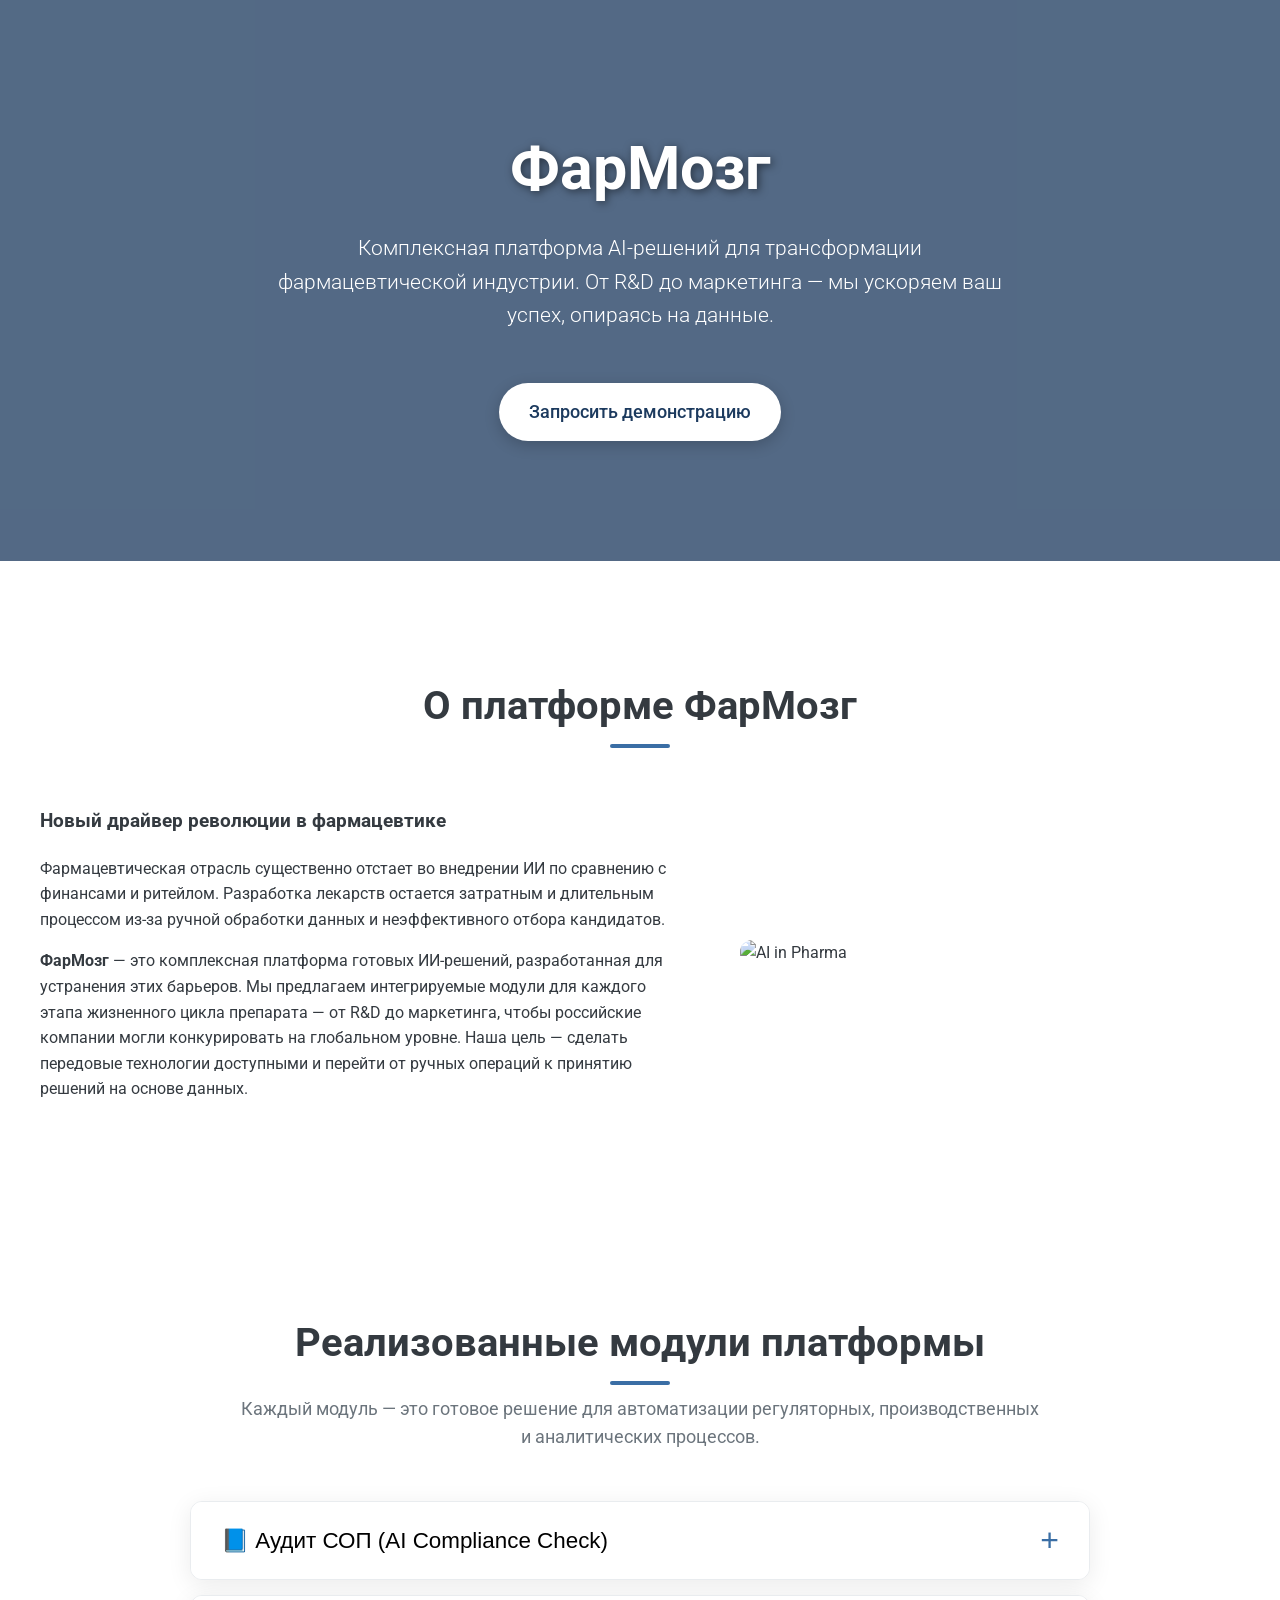
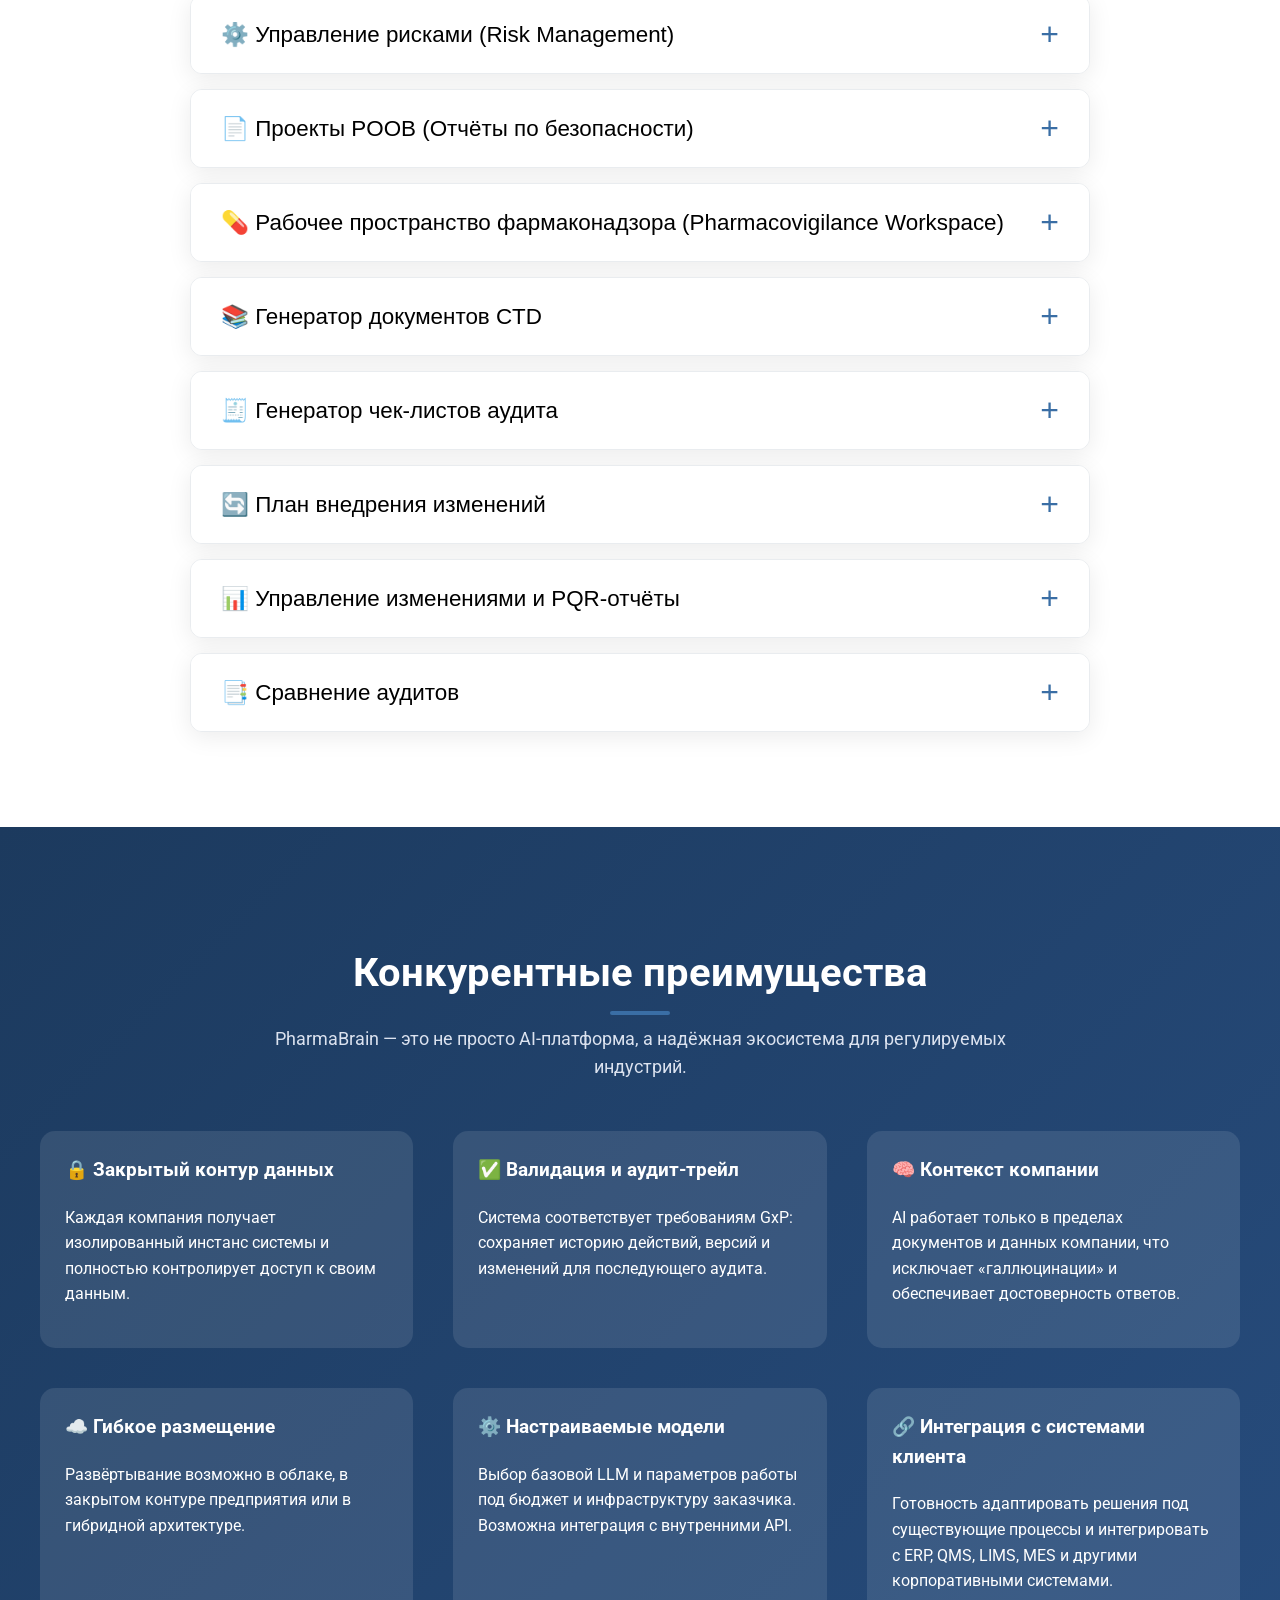
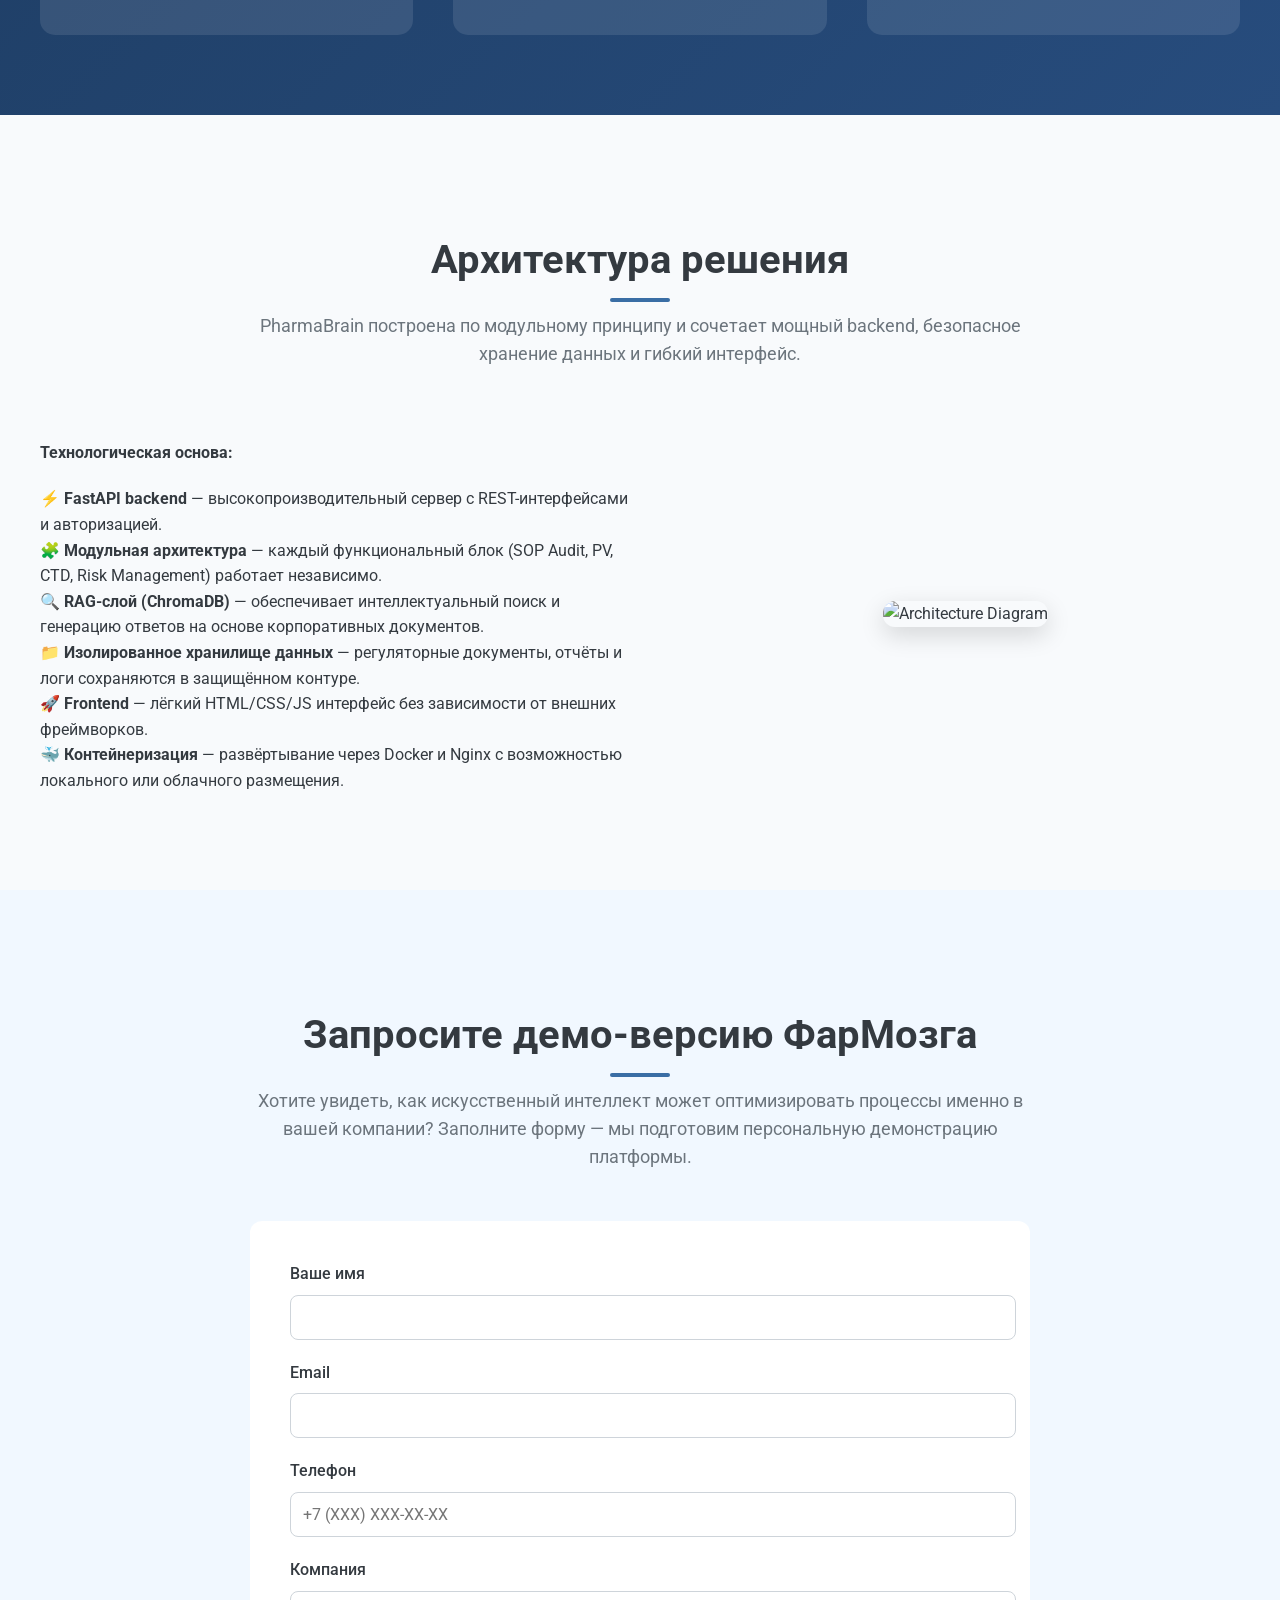
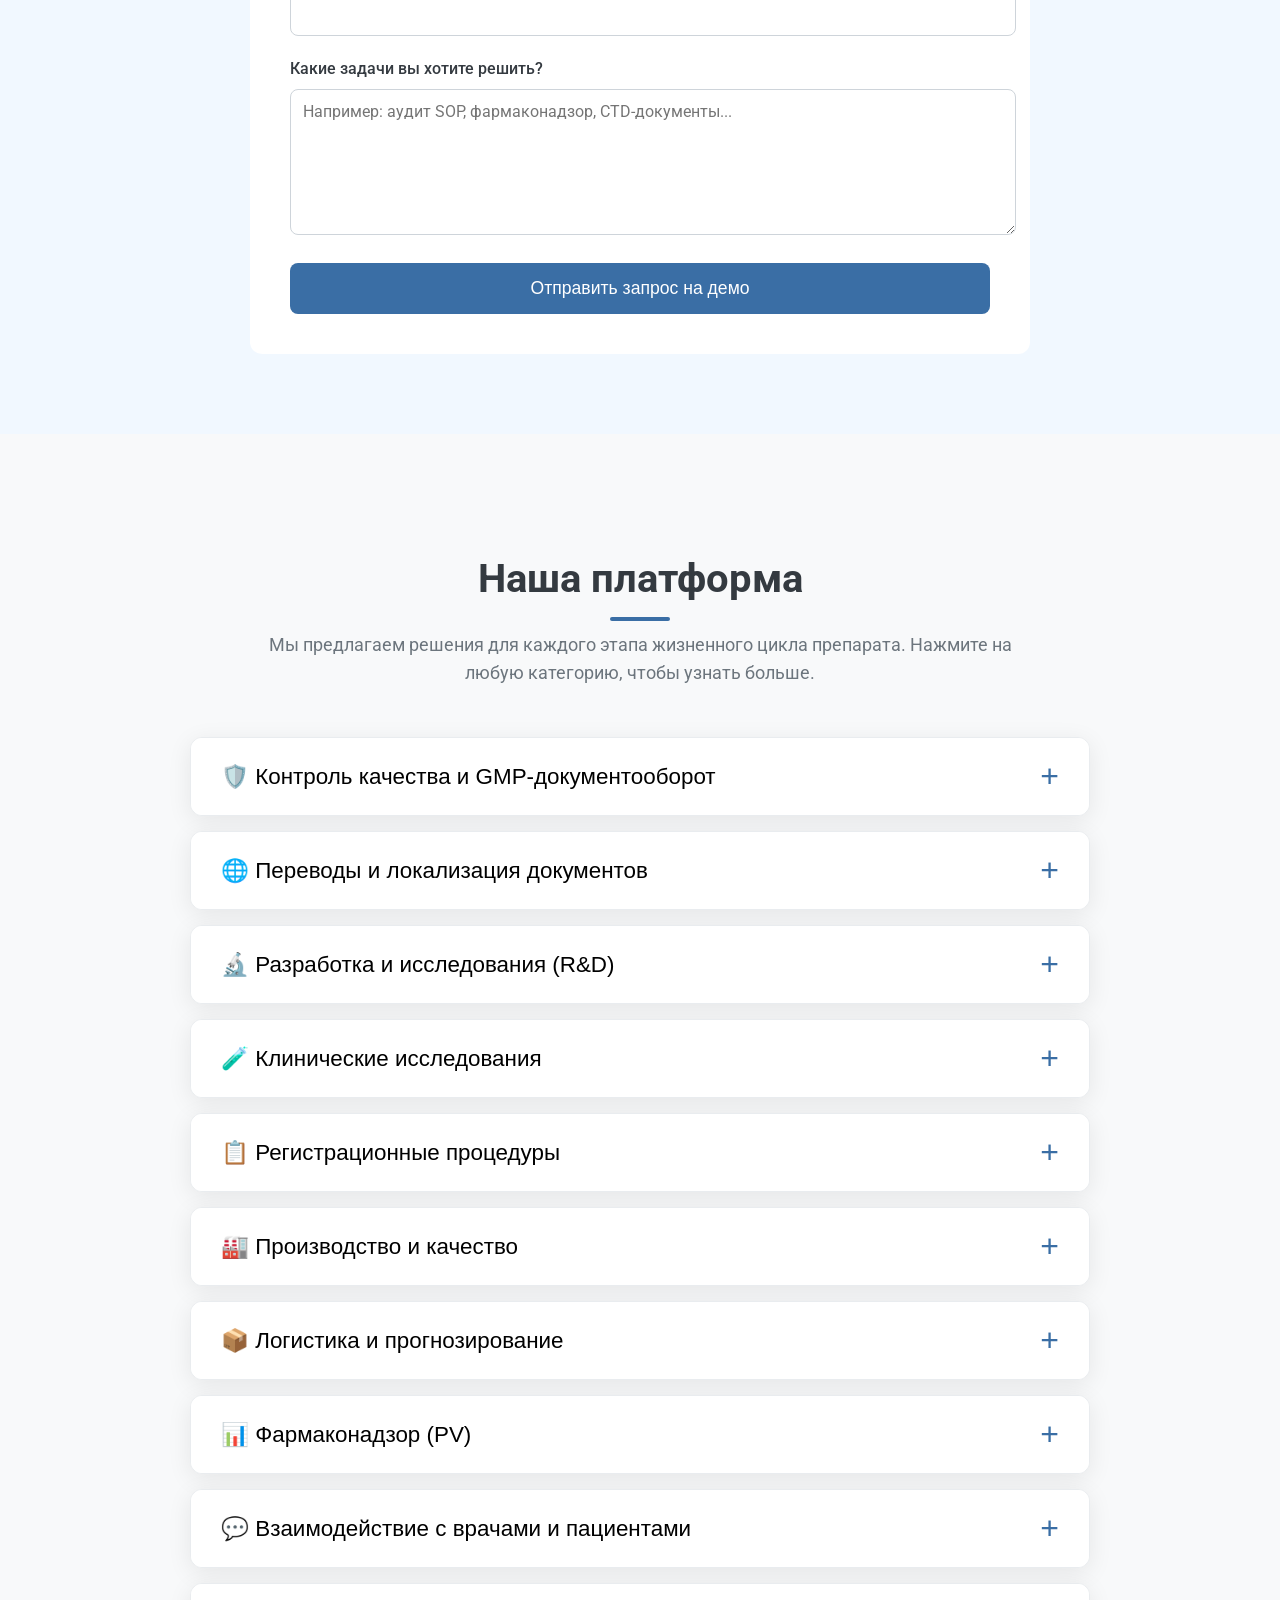
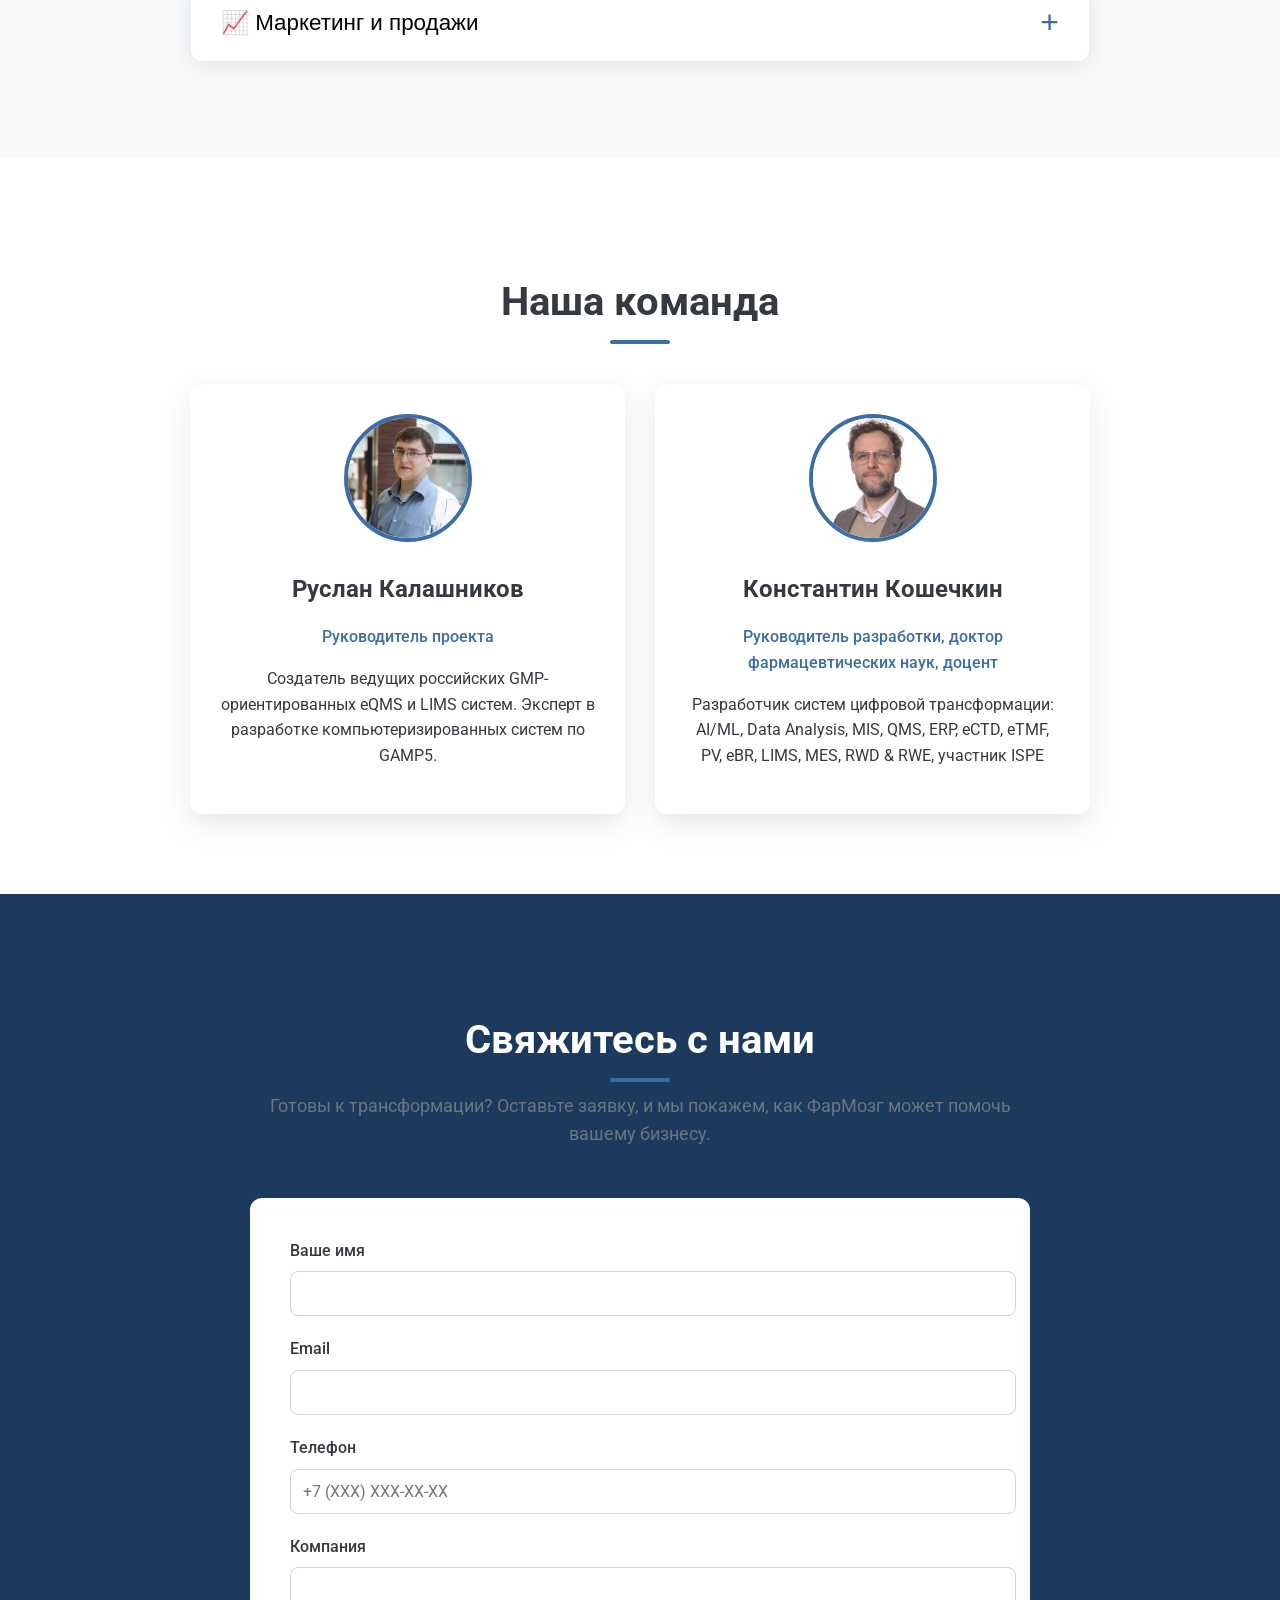
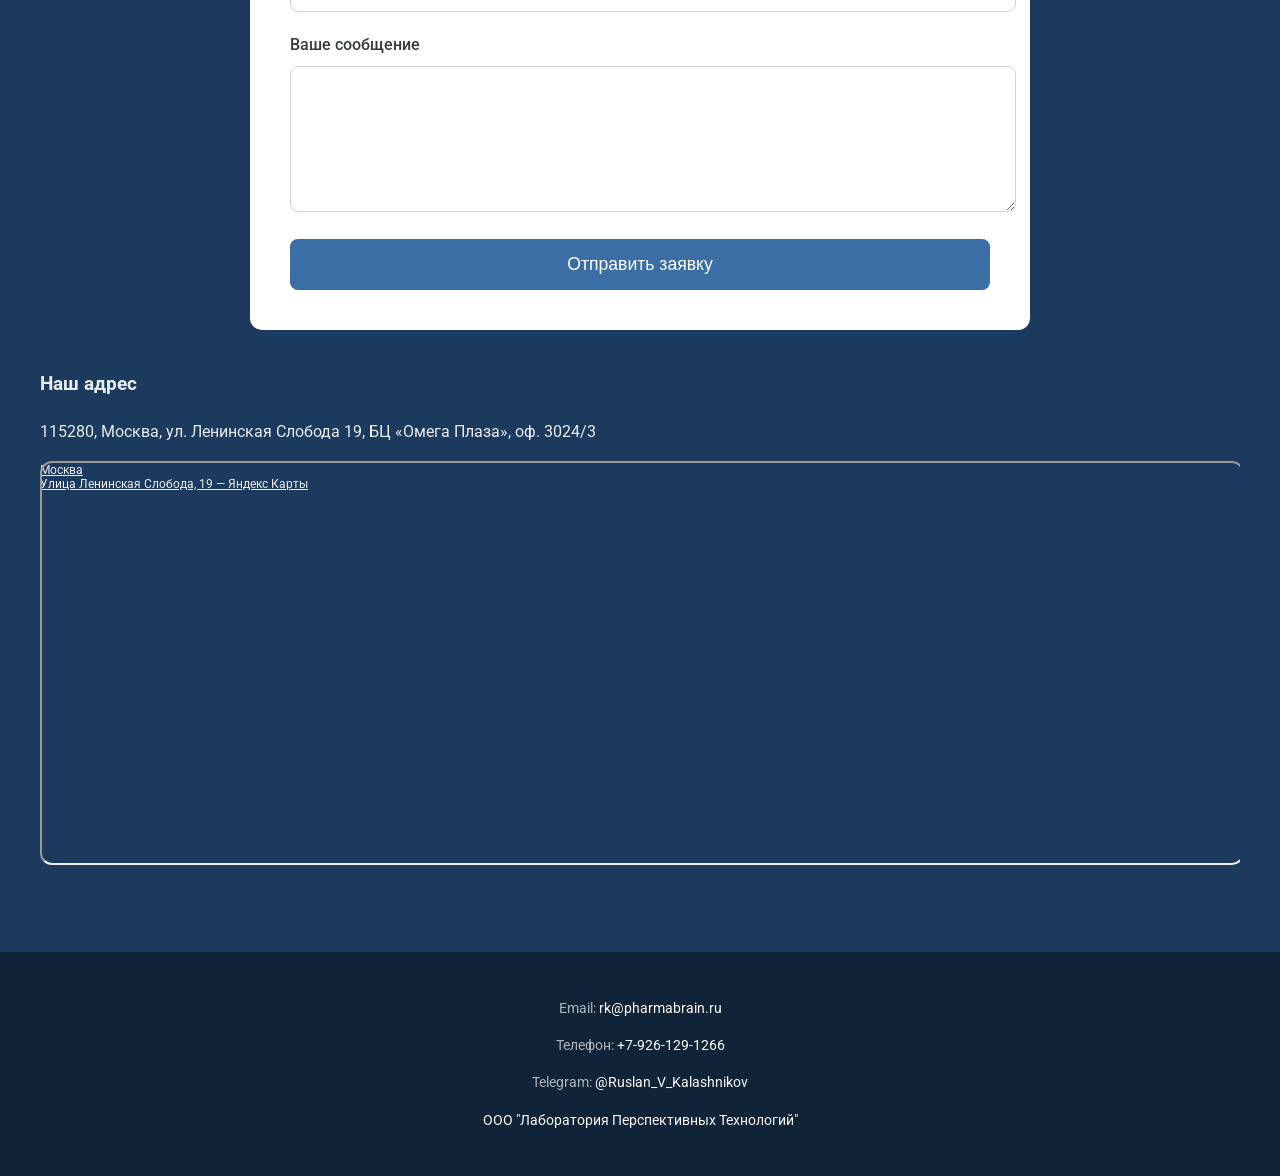
==== index.html @ 7c8906a0 "feedback form fix" ====
<!DOCTYPE html>
<html lang="ru">
<head>
    <meta charset="UTF-8" />
    <meta name="viewport" content="width=device-width, initial-scale=1.0"/>
    <title>ФарМозг — AI-решения для фармацевтической индустрии</title>
    <style>
        @import url('https://fonts.googleapis.com/css2?family=Roboto:wght@300;400;500;700&display=swap');

        :root {
            --primary-color: #1c3a5e;
            --secondary-color: #3a6ea5;
            --light-bg: #f8f9fa;
            --dark-text: #343a40;
            --light-text: #6c757d;
        }

        body {
            font-family: 'Roboto', sans-serif;
            margin: 0;
            padding: 0;
            background-color: var(--light-bg);
            color: var(--dark-text);
            line-height: 1.6;
        }

        .container {
            max-width: 1200px;
            margin: 0 auto;
            padding: 0 20px;
        }

        /* Header & Parallax Hero Section */
        .hero {
            position: relative;
            color: white;
            padding: 120px 20px;
            text-align: center;
            background-image: url('https://randomtrees.com/blog/wp-content/uploads/2023/12/Ai-in-pharma--1600x900.jpg');
            background-attachment: fixed;
            background-position: center;
            background-repeat: no-repeat;
            background-size: cover;
            z-index: 1;
        }
        
        .hero::before {
            content: '';
            position: absolute;
            top: 0;
            left: 0;
            right: 0;
            bottom: 0;
            background: rgba(28, 58, 94, 0.75); /* Dark blue overlay */
            z-index: -1;
        }

        .hero h1 {
            margin: 0;
            font-size: 3.8rem;
            font-weight: 700;
            text-shadow: 2px 2px 8px rgba(0,0,0,0.5);
        }

        .hero p {
            font-size: 1.3rem;
            margin-top: 15px;
            max-width: 750px;
            margin-left: auto;
            margin-right: auto;
            font-weight: 300;
        }

        .cta-button {
            display: inline-block;
            margin-top: 30px;
            padding: 15px 30px;
            background-color: #ffffff;
            color: var(--primary-color);
            border-radius: 50px;
            text-decoration: none;
            font-size: 1.1rem;
            font-weight: 500;
            transition: all 0.3s ease;
            box-shadow: 0 4px 15px rgba(0,0,0,0.2);
        }

        .cta-button:hover {
            background-color: #f1f1f1;
            transform: translateY(-3px);
            box-shadow: 0 6px 20px rgba(0,0,0,0.25);
        }

        /* Section Styles */
        .section {
            padding: 80px 0;
            text-align: center;
        }
        
        .section-light {
            background-color: #ffffff;
        }

        .section h2 {
            font-size: 2.5rem;
            margin-bottom: 50px;
            font-weight: 700;
            position: relative;
            display: inline-block;
        }
        
        .section h2::after {
            content: '';
            position: absolute;
            bottom: -10px;
            left: 50%;
            transform: translateX(-50%);
            width: 60px;
            height: 4px;
            background-color: var(--secondary-color);
            border-radius: 2px;
        }
        
        .section p.subtitle {
            font-size: 1.1rem;
            color: var(--light-text);
            max-width: 800px;
            margin: -30px auto 50px;
        }

        /* About Section */
        .about-content {
            display: flex;
            align-items: center;
            gap: 50px;
            text-align: left;
        }
        .about-text {
            flex: 1;
        }
        .about-image {
            flex: 1;
            max-width: 500px;
        }
        .about-image img {
            width: 100%;
            border-radius: 12px;
        }

        /* Accordion Styles */
        .accordion-container {
            max-width: 900px;
            margin: 0 auto;
            text-align: left;
        }

        .accordion-item {
            background: white;
            border-radius: 12px;
            margin-bottom: 15px;
            box-shadow: 0 5px 25px rgba(0,0,0,0.08);
            overflow: hidden;
            border: 1px solid #e9ecef;
        }
        
        .accordion-button {
            background: white;
            border: none;
            width: 100%;
            text-align: left;
            padding: 20px 30px;
            font-size: 1.4rem;
            font-weight: 500;
            cursor: pointer;
            display: flex;
            justify-content: space-between;
            align-items: center;
            transition: background-color 0.3s;
        }
        
        .accordion-button:hover, .accordion-button.active {
            background-color: #f1f8ff;
        }
        
        .accordion-button::after {
            content: '+';
            font-size: 2rem;
            color: var(--secondary-color);
            transition: transform 0.3s ease;
        }
        
        .accordion-button.active::after {
            transform: rotate(45deg);
        }

        .accordion-content {
            max-height: 0;
            overflow: hidden;
            transition: max-height 0.4s ease-out, padding 0.4s ease-out;
            padding: 0 30px;
        }
        
        .content-inner {
            padding-bottom: 30px;
            border-top: 1px solid #e9ecef;
        }
        
        .content-inner h4 {
            font-size: 1.2rem;
            color: var(--primary-color);
            margin-top: 1.5em;
            margin-bottom: 0.5em;
            border-left: 3px solid var(--secondary-color);
            padding-left: 10px;
        }
        
        .content-inner ul {
            list-style-type: none;
            padding-left: 15px;
        }
        
        .content-inner li {
            position: relative;
            padding-left: 25px;
            margin-bottom: 8px;
        }
        
        .content-inner li::before {
            content: '✓';
            position: absolute;
            left: 0;
            color: #28a745;
            font-weight: bold;
        }

        /* Team Section */
        .team-card {
            max-width: 400px;
            margin: 0 auto;
            background: white;
            padding: 30px;
            border-radius: 12px;
            box-shadow: 0 10px 30px rgba(0,0,0,0.1);
        }
        .team-card img {
            width: 120px;
            height: 120px;
            border-radius: 50%;
            object-fit: cover;
            margin-bottom: 20px;
            border: 4px solid var(--secondary-color);
        }
        .team-card h3 {
            margin: 0 0 5px;
            font-size: 1.5rem;
        }
        .team-card .title {
            color: var(--secondary-color);
            font-weight: 500;
            margin-bottom: 15px;
        }

        /* Contact Section */
        #contact {
            background-color: var(--primary-color);
            color: #e9ecef;
        }
        #contact h2 {
            color: white;
        }
        .contact-form {
            max-width: 700px;
            margin: 0 auto;
            background: #ffffff;
            padding: 40px;
            border-radius: 12px;
            text-align: left;
            color: var(--dark-text);
        }
        .form-group {
            margin-bottom: 20px;
        }
        .form-group label {
            display: block;
            margin-bottom: 8px;
            font-weight: 500;
        }
        .form-group input, .form-group textarea {
            width: 100%;
            padding: 12px;
            border-radius: 8px;
            border: 1px solid #ced4da;
            font-family: 'Roboto', sans-serif;
            font-size: 1rem;
        }
        .form-group textarea {
            resize: vertical;
            min-height: 120px;
        }
        .submit-button {
            width: 100%;
            padding: 15px;
            background-color: var(--secondary-color);
            color: white;
            border: none;
            border-radius: 8px;
            font-size: 1.1rem;
            font-weight: 500;
            cursor: pointer;
            transition: background-color 0.3s;
        }
        .submit-button:hover {
            background-color: var(--primary-color);
        }
        .form-message {
            padding: 15px;
            margin-bottom: 20px;
            border-radius: 8px;
            text-align: center;
            font-weight: 500;
        }
        .form-message.success {
            background-color: #d4edda;
            color: #155724;
            border: 1px solid #c3e6cb;
        }
        .form-message.error {
            background-color: #f8d7da;
            color: #721c24;
            border: 1px solid #f5c6cb;
        }

        /* Footer */
        footer {
            text-align: center;
            padding: 30px 20px;
            background-color: #112337;
            color: #adb5bd;
            font-size: 0.9rem;
        }
        footer a {
            color: #f8f9fa;
            text-decoration: none;
        }
        footer a:hover {
            text-decoration: underline;
        }
        .team-grid {
            display: grid;
            grid-template-columns: repeat(auto-fit, minmax(300px, 1fr));
            gap: 30px;
            max-width: 900px;
            margin: 0 auto;
        }
        @media (max-width: 768px) {
        /* Styles for tablets and mobile devices */
        .hero {
            background-attachment: scroll; /* Disable parallax on mobile for better performance */
            padding: 80px 20px;
        }
    
        .hero h1 {
            font-size: 2.5rem; /* Reduce font size for smaller screens */
        }
    
        .hero p {
            font-size: 1.1rem;
        }
    
        .section {
            padding: 50px 0; /* Reduce section padding */
        }
    
        .section h2 {
            font-size: 2rem; /* Reduce heading size */
        }
    
        .about-content {
            flex-direction: column; /* Stack the text and image vertically */
            gap: 30px;
        }
    
        .about-image {
            max-width: 100%; /* Make image full-width on mobile */
        }
    
        .accordion-button {
            font-size: 1.2rem; /* Reduce accordion button font size */
            padding: 15px 20px;
        }
    
        .accordion-content {
            padding: 0 20px;
        }
    
        .content-inner {
            padding-bottom: 20px;
        }
    
        .team-grid {
            grid-template-columns: 1fr; /* Display team cards in a single column */
        }
    }
    
    @media (max-width: 480px) {
        /* Further adjustments for smaller phones */
        body {
            font-size: 16px;
        }
    
        .hero h1 {
            font-size: 2rem;
        }
        
        .cta-button {
            font-size: 1rem;
            padding: 12px 24px;
        }
    }
    </style>
    <link rel="icon" href="https://pharmabrain.ru/PharmAI/static/logo.png" type="image/png">
</head>
<body>

<header class="hero">
    <div class="container">
        <h1>ФарМозг</h1>
        <p>Комплексная платформа AI-решений для трансформации фармацевтической индустрии. От R&D до маркетинга — мы ускоряем ваш успех, опираясь на данные.</p>
        <a href="#contact" class="cta-button">Запросить демонстрацию</a>
    </div>
</header>

<main>

    <section id="about" class="section section-light">
        <div class="container">
            <h2>О платформе ФарМозг</h2>
            <div class="about-content">
                <div class="about-text">
                    <h3>Новый драйвер революции в фармацевтике</h3>
                    <p>Фармацевтическая отрасль существенно отстает во внедрении ИИ по сравнению с финансами и ритейлом. Разработка лекарств остается затратным и длительным процессом из-за ручной обработки данных и неэффективного отбора кандидатов.</p>
                    <p><strong>ФарМозг</strong> — это комплексная платформа готовых ИИ-решений, разработанная для устранения этих барьеров. Мы предлагаем интегрируемые модули для каждого этапа жизненного цикла препарата — от R&D до маркетинга, чтобы российские компании могли конкурировать на глобальном уровне. Наша цель — сделать передовые технологии доступными и перейти от ручных операций к принятию решений на основе данных.</p>
                </div>
                <div class="about-image">
                    <img src="https://img.freepik.com/free-photo/glowing-blue-sphere-held-by-human-hand-in-blurry-field-generative-ai_188544-12457.jpg" alt="AI in Pharma">
                </div>
            </div>
        </div>
    </section>

    <section id="modules" class="section section-light">
      <div class="container">
        <h2>Реализованные модули платформы</h2>
        <p class="subtitle">Каждый модуль — это готовое решение для автоматизации регуляторных, производственных и аналитических процессов.</p>
    
        <div class="accordion-container">
    
          <div class="accordion-item">
            <button class="accordion-button">📘 Аудит СОП (AI Compliance Check)</button>
            <div class="accordion-content">
              <div class="content-inner">
                <p><strong>Назначение:</strong> интеллектуальный аудит процедур (SOP) на соответствие GMP или ISO. Модуль объединяет анализ регуляторных документов, загрузку доказательств и уточняющие вопросы аудитора.</p>
                <h4>Основные возможности:</h4>
                <ul>
                  <li>Анализ вопросов с расшифровкой аббревиатур и определением юрисдикции.</li>
                  <li>Поиск контекста по векторным embeddings и формирование ответов с цитированием документов.</li>
                  <li>Работа с комбинированными запросами (вопрос + загруженный отчёт).</li>
                </ul>
                <p><strong>Применение:</strong> подготовка к инспекциям, внутренние аудиты, верификация изменений SOP.</p>
              </div>
            </div>
          </div>
    
          <div class="accordion-item">
            <button class="accordion-button">⚙️ Управление рисками (Risk Management)</button>
            <div class="accordion-content">
              <div class="content-inner">
                <p><strong>Назначение:</strong> модуль для проведения FMEA и других сессий оценки рисков с AI-рекомендациями и экспортом отчётов.</p>
                <h4>Основные возможности:</h4>
                <ul>
                  <li>Создание и ведение реестров рисков с оценками S, P, D и автоматическим расчётом RPN.</li>
                  <li>Генерация новых рисков и предложений по минимизации с помощью LLM.</li>
                  <li>Совместная работа и анализ истории изменений.</li>
                </ul>
                <p><strong>Применение:</strong> производственные и технологические риски, аудит CAPA, контроль изменений.</p>
              </div>
            </div>
          </div>
    
          <div class="accordion-item">
            <button class="accordion-button">📄 Проекты POOB (Отчёты по безопасности)</button>
            <div class="accordion-content">
              <div class="content-inner">
                <p><strong>Назначение:</strong> автоматизация подготовки PSUR и других периодических отчётов по безопасности.</p>
                <h4>Основные возможности:</h4>
                <ul>
                  <li>Хранение метаданных проекта и документов разных периодов.</li>
                  <li>AI-генерация разделов отчёта на основе загруженных материалов.</li>
                  <li>Экспорт в DOCX или PDF с проверкой полноты данных.</li>
                </ul>
                <p><strong>Применение:</strong> фармаконадзор, аналитика сигналов безопасности, подготовка PSUR/DSUR.</p>
              </div>
            </div>
          </div>
    
          <div class="accordion-item">
            <button class="accordion-button">💊 Рабочее пространство фармаконадзора (Pharmacovigilance Workspace)</button>
            <div class="accordion-content">
              <div class="content-inner">
                <p><strong>Назначение:</strong> централизованная работа с PV-документами, шаблонными анализами и поисковыми запросами.</p>
                <ul>
                  <li>Классификация загруженных файлов (ICSR, PSUR, RMP, SOP и др.).</li>
                  <li>Шаблоны для извлечения новых сигналов и анализа серьёзных НЯ.</li>
                  <li>Агрегация статистики и ведение архива доказательств.</li>
                </ul>
                <p><strong>Применение:</strong> автоматизация PV-аналитики и формирование регуляторных отчётов.</p>
              </div>
            </div>
          </div>
    
          <div class="accordion-item">
            <button class="accordion-button">📚 Генератор документов CTD</button>
            <div class="accordion-content">
              <div class="content-inner">
                <p><strong>Назначение:</strong> ускоренное создание отдельных документов CTD (например, модуля 2.5 или 2.7) с поддержкой AI-валидации.</p>
                <ul>
                  <li>Генерация структуры и разделов с сохранением истории версий.</li>
                  <li>Проверка полноты и согласованности текста.</li>
                  <li>Экспорт DOCX/ZIP и повторное использование наработок.</li>
                </ul>
                <p><strong>Применение:</strong> регистрационные досье, ответы на запросы регуляторов.</p>
              </div>
            </div>
          </div>
    
          <div class="accordion-item">
            <button class="accordion-button">🧾 Генератор чек-листов аудита</button>
            <div class="accordion-content">
              <div class="content-inner">
                <p><strong>Назначение:</strong> автоматическое формирование контрольных списков аудита на основе стандартов GMP/ISO и особенностей площадки.</p>
                <ul>
                  <li>Выбор глубины проверки — базовая, детальная, риск-ориентированная.</li>
                  <li>Группировка пунктов по направлениям (QMS, оборудование, отклонения).</li>
                </ul>
                <p><strong>Применение:</strong> внутренние и внешние аудиты, квалификация поставщиков.</p>
              </div>
            </div>
          </div>
    
          <div class="accordion-item">
            <button class="accordion-button">🔄 План внедрения изменений</button>
            <div class="accordion-content">
              <div class="content-inner">
                <p><strong>Назначение:</strong> генерация детализированных планов внедрения утверждённых изменений (формы 02/04).</p>
                <ul>
                  <li>Формирование структуры задач, сроков и ответственных.</li>
                  <li>Интерактивное редактирование и экспорт в DOCX/PDF.</li>
                  <li>AI-ответы на вопросы по плану и контексту изменений.</li>
                </ul>
                <p><strong>Применение:</strong> CAPA-планы, проекты tech-transfer, регуляторные изменения.</p>
              </div>
            </div>
          </div>
    
          <div class="accordion-item">
            <button class="accordion-button">📊 Управление изменениями и PQR-отчёты</button>
            <div class="accordion-content">
              <div class="content-inner">
                <p><strong>Назначение:</strong> управление проектами PQR и контроль изменений с генерацией разделов отчёта на основе аналитики.</p>
                <ul>
                  <li>Автоматический сбор и индексирование доказательств (CAPA, отклонения, тренды).</li>
                  <li>AI-создание текстов разделов и анализ KPI.</li>
                  <li>Экспорт итогового отчёта в DOCX или PDF.</li>
                </ul>
                <p><strong>Применение:</strong> ежегодные обзоры качества продукции, аудит изменений.</p>
              </div>
            </div>
          </div>
    
          <div class="accordion-item">
            <button class="accordion-button">📑 Сравнение аудитов</button>
            <div class="accordion-content">
              <div class="content-inner">
                <p><strong>Назначение:</strong> модуль для сравнения двух отчётов аудита и выделения улучшений, регрессий и неизменных областей.</p>
                <ul>
                  <li>Поддержка форматов PDF, DOCX, TXT.</li>
                  <li>Автоматический анализ отличий и формирование краткого отчёта.</li>
                </ul>
                <p><strong>Применение:</strong> оценка эффективности CAPA и подготовка к последующим проверкам.</p>
              </div>
            </div>
          </div>
    
        </div>
      </div>
    </section>

    <!-- Конкурентные преимущества -->
    <section id="advantages" class="section" style="background: linear-gradient(135deg, #1c3a5e 0%, #274c7d 100%); color: #fff; text-align: center;">
      <div class="container">
        <h2 style="color: #fff;">Конкурентные преимущества</h2>
        <p class="subtitle" style="color: #dbe2ef;">PharmaBrain — это не просто AI-платформа, а надёжная экосистема для регулируемых индустрий.</p>
    
        <div style="display: grid; grid-template-columns: repeat(auto-fit, minmax(280px, 1fr)); gap: 40px; margin-top: 50px; text-align: left;">
          
          <div style="background: rgba(255,255,255,0.1); padding: 25px; border-radius: 15px;">
            <h3 style="margin-top:0;">🔒 Закрытый контур данных</h3>
            <p>Каждая компания получает изолированный инстанс системы и полностью контролирует доступ к своим данным.</p>
          </div>
    
          <div style="background: rgba(255,255,255,0.1); padding: 25px; border-radius: 15px;">
            <h3 style="margin-top:0;">✅ Валидация и аудит-трейл</h3>
            <p>Система соответствует требованиям GxP: сохраняет историю действий, версий и изменений для последующего аудита.</p>
          </div>
    
          <div style="background: rgba(255,255,255,0.1); padding: 25px; border-radius: 15px;">
            <h3 style="margin-top:0;">🧠 Контекст компании</h3>
            <p>AI работает только в пределах документов и данных компании, что исключает «галлюцинации» и обеспечивает достоверность ответов.</p>
          </div>
    
          <div style="background: rgba(255,255,255,0.1); padding: 25px; border-radius: 15px;">
            <h3 style="margin-top:0;">☁️ Гибкое размещение</h3>
            <p>Развёртывание возможно в облаке, в закрытом контуре предприятия или в гибридной архитектуре.</p>
          </div>
    
          <div style="background: rgba(255,255,255,0.1); padding: 25px; border-radius: 15px;">
            <h3 style="margin-top:0;">⚙️ Настраиваемые модели</h3>
            <p>Выбор базовой LLM и параметров работы под бюджет и инфраструктуру заказчика. Возможна интеграция с внутренними API.</p>
          </div>
    
          <div style="background: rgba(255,255,255,0.1); padding: 25px; border-radius: 15px;">
            <h3 style="margin-top:0;">🔗 Интеграция с системами клиента</h3>
            <p>Готовность адаптировать решения под существующие процессы и интегрировать с ERP, QMS, LIMS, MES и другими корпоративными системами.</p>
          </div>
        </div>
      </div>
    </section>
    
    <!-- Архитектура решения -->
    <section id="architecture" class="section section-light" style="background-color:#f8fafc;">
      <div class="container">
        <h2>Архитектура решения</h2>
        <p class="subtitle">PharmaBrain построена по модульному принципу и сочетает мощный backend, безопасное хранение данных и гибкий интерфейс.</p>
    
        <div style="display:flex; flex-wrap:wrap; align-items:center; justify-content:center; gap:50px; margin-top:40px;">
          
          <div style="flex:1 1 450px; text-align:left;">
            <h4>Технологическая основа:</h4>
            <ul style="list-style:none; padding-left:0;">
              <li>⚡ <strong>FastAPI backend</strong> — высокопроизводительный сервер с REST-интерфейсами и авторизацией.</li>
              <li>🧩 <strong>Модульная архитектура</strong> — каждый функциональный блок (SOP Audit, PV, CTD, Risk Management) работает независимо.</li>
              <li>🔍 <strong>RAG-слой (ChromaDB)</strong> — обеспечивает интеллектуальный поиск и генерацию ответов на основе корпоративных документов.</li>
              <li>📁 <strong>Изолированное хранилище данных</strong> — регуляторные документы, отчёты и логи сохраняются в защищённом контуре.</li>
              <li>🚀 <strong>Frontend</strong> — лёгкий HTML/CSS/JS интерфейс без зависимости от внешних фреймворков.</li>
              <li>🐳 <strong>Контейнеризация</strong> — развёртывание через Docker и Nginx с возможностью локального или облачного размещения.</li>
            </ul>
          </div>
    
          <div style="flex:1 1 400px; text-align:center;">
            <img src="https://cdn-icons-png.flaticon.com/512/9401/9401924.png" alt="Architecture Diagram" style="max-width:100%; border-radius:12px; box-shadow:0 8px 25px rgba(0,0,0,0.15);">
          </div>
    
        </div>
      </div>
    </section>


    
    <section id="demo" class="section" style="background-color:#f1f8ff;">
      <div class="container">
        <h2>Запросите демо-версию ФарМозга</h2>
        <p class="subtitle">Хотите увидеть, как искусственный интеллект может оптимизировать процессы именно в вашей компании?  
        Заполните форму — мы подготовим персональную демонстрацию платформы.</p>
    
        <div class="contact-form" style="max-width:700px; margin:0 auto;">
          <form id="demoForm">
            <div class="form-group">
              <label for="demo-name">Ваше имя</label>
              <input type="text" id="demo-name" name="name" required>
            </div>
            <div class="form-group">
              <label for="demo-email">Email</label>
              <input type="email" id="demo-email" name="email" required>
            </div>
            <div class="form-group">
              <label for="demo-phone">Телефон</label>
              <input type="tel" id="demo-phone" name="phone" placeholder="+7 (XXX) XXX-XX-XX" required>
            </div>
            <div class="form-group">
              <label for="demo-company">Компания</label>
              <input type="text" id="demo-company" name="company">
            </div>
            <div class="form-group">
              <label for="demo-interest">Какие задачи вы хотите решить?</label>
              <textarea id="demo-interest" name="interest" placeholder="Например: аудит SOP, фармаконадзор, CTD-документы..." required></textarea>
            </div>
            <button type="submit" class="submit-button" style="width:100%;">Отправить запрос на демо</button>
          </form>
        </div>
      </div>
    </section>
    
    <section id="solutions" class="section">
        <div class="container">
            <h2>Наша платформа</h2>
            <p class="subtitle">Мы предлагаем решения для каждого этапа жизненного цикла препарата. Нажмите на любую категорию, чтобы узнать больше.</p>
            <div class="accordion-container">
                
                <div class="accordion-item">
                    <button class="accordion-button">🛡️ Контроль качества и GMP-документооборот</button>
                    <div class="accordion-content">
                        <div class="content-inner">
                            <p><strong>Суть проблемы:</strong> Анализ документов QMS, выявление несоответствий между процедурами, бизнес-процессами и регуляторными требованиями.</p>
                            <h4>Эффекты:</h4>
                            <ul>
                                <li>Снижение риска регуляторных несоответствий на 70-80%.</li>
                                <li>Ускорение адаптации к изменениям законодательства в 2-3 раза.</li>
                                <li>Сокращение времени на мониторинг регуляторной среды на 90%.</li>
                                <li>Снижение затрат на консалтинг по регуляторным вопросам на 30-50%.</li>
                            </ul>
                            <h4>Решение PharmaBrain:</h4>
                            <ul>
                                <li>Глубокий AI-анализ всех документов Системы управления качеством (SOP, регламенты, инструкции).</li>
                                <li>Автоматическое выявление несоответствий с требованиями ЕАЭС, Минздрава, ICH, GMP.</li>
                                <li>Формирование рекомендаций по обновлению внутренних процедур для обеспечения полного соответствия.</li>
                            </ul>
                        </div>
                    </div>
                </div>

                <div class="accordion-item">
                    <button class="accordion-button">🌐 Переводы и локализация документов</button>
                    <div class="accordion-content">
                        <div class="content-inner">
                            <p><strong>Суть проблемы:</strong> Необходимость точного и согласованного перевода инструкций, протоколов, научных публикаций и маркетинговых материалов с верификацией медицинской терминологии.</p>
                            <h4>Эффекты:</h4>
                            <ul>
                                <li>Сокращение времени подготовки протокола на 60–70% (с 3 месяцев до 3–4 недель).</li>
                                <li>Снижение количества замечаний от регуляторов на 30–40%.</li>
                                <li>Повышение согласованности между документами до 90%.</li>
                                <li>Ускорение начала КИ на 1–2 месяца.</li>
                            </ul>
                            <h4>Функциональные возможности:</h4>
                            <ul>
                                <li>Перевод и выравнивание текстов на нескольких языках (RU-EN–DE–FR–CN) с помощью LLM, обученных на медицинских текстах.</li>
                                <li>Интеграция с терминологическими базами для обеспечения единообразия терминологии.</li>
                                <li>Инструменты NLP для автоматической проверки качества перевода и упрощения работы редакторов.</li>
                            </ul>
                        </div>
                    </div>
                </div>
                
                <div class="accordion-item">
                    <button class="accordion-button">🔬 Разработка и исследования (R&D)</button>
                    <div class="accordion-content">
                        <div class="content-inner">
                            <p>Системы для идентификации новых мишеней, оптимизации структуры соединений и отбора кандидатов.</p>
                            <h4>Эффекты:</h4>
                            <ul>
                                <li>Сокращение времени на preclinical target ID на 30–50%.</li>
                                <li>Увеличение вероятности успеха в клинической фазе на 15–20%.</li>
                                <li>Экономия до $10–40 млн за счёт отказа от неэффективных мишеней и кандидатов.</li>
                                <li>Снижение доли неудач на стадии IND/Phase I на 25–35%.</li>
                            </ul>
                            <h4>Функциональные возможности:</h4>
                            <ul>
                                <li>Анализ "омиксных" данных (геномика, протеомика) и построение молекулярных сетей.</li>
                                <li>Построение QSAR-моделей для прогноза активности, токсичности и ADMET-профиля.</li>
                                <li>Многоцелевая оптимизация кандидатов по эффективности, безопасности и стоимости.</li>
                            </ul>
                        </div>
                    </div>
                </div>

                <div class="accordion-item">
                    <button class="accordion-button">🧪 Клинические исследования</button>
                    <div class="accordion-content">
                        <div class="content-inner">
                             <p>Комплекс решений для адаптивного дизайна КИ, автоматизации разработки протоколов и ускорения набора пациентов.</p>
                            <h4>Эффекты:</h4>
                            <ul>
                                <li>Сокращение продолжительности исследований до 30–40%.</li>
                                <li>Снижение затрат на КИ на 15–25%.</li>
                                <li>Сокращение времени подготовки протокола с 3 месяцев до 3–4 недель (на 60-70%).</li>
                                <li>Ускорение набора пациентов на 40–60%.</li>
                            </ul>
                            <h4>Функциональные возможности:</h4>
                            <ul>
                                <li>Генерация байесовских адаптивных дизайнов и симуляция миллионов сценариев.</li>
                                <li>Автоматическая генерация протоколов на основе шаблонов с верификацией по ICH, GCP.</li>
                                <li>Извлечение релевантных данных из неструктурированных ЭМК с помощью NLP для поиска пациентов.</li>
                                <li>Анализ радиологических и гистологических изображений для прогнозирования исходов.</li>
                            </ul>
                        </div>
                    </div>
                </div>

                <div class="accordion-item">
                    <button class="accordion-button">📋 Регистрационные процедуры</button>
                    <div class="accordion-content">
                        <div class="content-inner">
                            <p>AI-системы для автоматизации подготовки регистрационного досье и управления соответствием регуляторным требованиям.</p>
                            <h4>Эффекты:</h4>
                            <ul>
                                <li>Сокращение времени подготовки модулей 2–3 на 50–70%.</li>
                                <li>Ускорение подачи в регуляторные органы на срок до 3 месяцев.</li>
                                <li>Снижение затрат на ручной мониторинг регуляторных изменений до 70%.</li>
                                <li>Повышение скорости реакции на регуляторные изменения в 3–5 раз.</li>
                            </ul>
                            <h4>Функциональные возможности:</h4>
                            <ul>
                                <li>Автоматическая генерация модулей CTD/eCTD с использованием NLP и генеративных моделей.</li>
                                <li>Семантический поиск и извлечение данных из неструктурированных отчетов.</li>
                                <li>Мониторинг глобальных изменений в требованиях FDA, EMA, MHRA и др. с автоматической оценкой влияния.</li>
                            </ul>
                        </div>
                    </div>
                </div>
                
                 <div class="accordion-item">
                    <button class="accordion-button">🏭 Производство и качество</button>
                    <div class="accordion-content">
                        <div class="content-inner">
                             <p>Инструменты для PAT-контроля, предиктивного обслуживания оборудования и автоматизации визуального контроля качества.</p>
                            <h4>Эффекты:</h4>
                            <ul>
                                <li>Снижение незапланированных простоев оборудования на 30–50%.</li>
                                <li>Снижение вероятности отклонений (OOS) на 30–60%.</li>
                                <li>Повышение точности выявления дефектов до >99.5% с помощью компьютерного зрения.</li>
                                <li>Сокращение времени на аудит GMP-документации до 60%.</li>
                            </ul>
                            <h4>Функциональные возможности:</h4>
                            <ul>
                                <li>Мониторинг критических параметров качества (CPP) в реальном времени.</li>
                                <li>Прогнозирование вероятности отказа оборудования (Remaining Useful Life) с помощью ML-моделей.</li>
                                <li>Автоматическое выявление дефектов упаковки, таблеток и маркировки на производственной линии.</li>
                            </ul>
                        </div>
                    </div>
                </div>

                <div class="accordion-item">
                    <button class="accordion-button">📦 Логистика и прогнозирование</button>
                    <div class="accordion-content">
                        <div class="content-inner">
                             <p>Системы для прогнозирования спроса, управления запасами и оптимизации рисков в цепочке поставок, включая холодовую цепь.</p>
                            <h4>Эффекты:</h4>
                            <ul>
                                <li>Повышение точности прогнозов спроса до >90%.</li>
                                <li>Снижение избыточных запасов на 20–40% и риска дефицита на 50-70%.</li>
                                <li>Снижение рисков сбоев поставок на 40–60%.</li>
                                <li>Уменьшение потерь продукции в холодовой цепи до 90%.</li>
                            </ul>
                            <h4>Функциональные возможности:</h4>
                            <ul>
                                <li>Прогнозирование спроса с учетом сезонности, эпидемиологических данных и рыночных трендов.</li>
                                <li>AI-анализ поставщиков, логистики и внешних рисков (погода, геополитика).</li>
                                <li>Мониторинг температуры в реальном времени с IoT-датчиков и прогнозирование отклонений.</li>
                            </ul>
                        </div>
                    </div>
                </div>

                <div class="accordion-item">
                    <button class="accordion-button">📊 Фармаконадзор (PV)</button>
                    <div class="accordion-content">
                        <div class="content-inner">
                            <p><strong>Суть проблемы:</strong> Ручная обработка сообщений о нежелательных реакциях, компиляция отчетов PSUR/DSUR и отслеживание сигналов безопасности.</p>
                            <h4>Решение ФарМозг:</h4>
                            <p>AI-система анализирует тексты регуляторных документов и гайдлайнов со всего мира, автоматически выявляя изменения и новые сигналы безопасности для своевременного обновления процедур.</p>
                            <h4>Функциональные возможности:</h4>
                            <ul>
                                <li>Автоматическое извлечение информации о нежелательных явлениях (НЯ) из неструктурированных текстов.</li>
                                <li>Обнаружение необычных паттернов и частоты НЯ для выявления новых сигналов безопасности.</li>
                                <li>Автоматизированная генерация входных данных для отчетов PSUR/DSUR.</li>
                            </ul>
                        </div>
                    </div>
                </div>

                <div class="accordion-item">
                    <button class="accordion-button">💬 Взаимодействие с врачами и пациентами</button>
                    <div class="accordion-content">
                        <div class="content-inner">
                            <p><strong>Суть проблемы:</strong> Обработка стандартных вопросов через колл-центры, подготовка ответов на медицинские запросы и анализ обратной связи без автоматизации.</p>
                            <h4>Решение ФарМозг:</h4>
                            <p>Система использует передовые методы NLP для взаимодействия через защищенные каналы, что становится основой для автоматизации коммуникаций.</p>
                            <h4>Функциональные возможности:</h4>
                            <ul>
                                <li>Виртуальные ассистенты и чат-боты на основе LLM для ответов на запросы из одобренной базы знаний.</li>
                                <li>NLP для автоматической категоризации и анализа тональности обратной связи от пациентов и врачей.</li>
                                <li>Структурированное хранилище медицинской информации для быстрых и точных ответов.</li>
                            </ul>
                        </div>
                    </div>
                </div>
                
                <div class="accordion-item">
                    <button class="accordion-button">📈 Маркетинг и продажи</button>
                    <div class="accordion-content">
                        <div class="content-inner">
                             <p>Инструменты для персонализации взаимодействия с клиентами, анализа рынка и оптимизации ценообразования.</p>
                            <h4>Эффекты:</h4>
                            <ul>
                                <li>Снижение нагрузки на колл-центры на 40–65% с помощью чат-ботов.</li>
                                <li>Повышение ROI коммерческих кампаний на 35–60%.</li>
                                <li>Рост выручки за счёт AI-оптимизации цен на 5–15%.</li>
                                <li>Ускорение анализа конкурентов на 70–90%.</li>
                            </ul>
                            <h4>Функциональные возможности:</h4>
                            <ul>
                                <li>AI-чат-боты для 24/7 взаимодействия с пациентами и врачами.</li>
                                <li>Персонализация контента и email-кампаний на основе поведения пользователя.</li>
                                <li>AI-сегментация клиентов (врачи, клиники, аптеки) для таргетинга.</li>
                                <li>Моделирование ценовых сценариев с прогнозом влияния на выручку и маржу.</li>
                            </ul>
                        </div>
                    </div>
                </div>
            </div>
        </div>
    </section>

<section id="team" class="section section-light">
    <div class="container">
        <h2>Наша команда</h2>
        <div class="team-grid">
            <div class="team-card">
                <img src="1517584992362.jpeg" alt="Фото Руслана Калашникова">
                <h3>Руслан Калашников</h3>
                <p class="title">Руководитель проекта</p>
                <p class="description">Создатель ведущих российских GMP-ориентированных eQMS и LIMS систем. Эксперт в разработке компьютеризированных систем по GAMP5.</p>
            </div>
            <div class="team-card">
                <img src="1743798159307.jpeg" alt="Фото Константина Кошечкина">
                <h3>Константин Кошечкин</h3>
                <p class="title">Руководитель разработки, доктор фармацевтических наук, доцент</p>
                <p class="description">Разработчик систем цифровой трансформации: AI/ML, Data Analysis, MIS, QMS, ERP, eCTD, eTMF, PV, eBR, LIMS, MES, RWD & RWE, участник ISPE</p>
            </div>

        </div>
    </div>
</section>

    <section id="contact" class="section">
        <div class="container">
            <h2>Свяжитесь с нами</h2>
            <p class="subtitle">Готовы к трансформации? Оставьте заявку, и мы покажем, как ФарМозг может помочь вашему бизнесу.</p>
            <div class="contact-form">
                <form id="contactForm">
                <div class="form-group">
                    <label for="name">Ваше имя</label>
                    <input type="text" id="name" name="name" required>
                </div>
                <div class="form-group">
                    <label for="email">Email</label>
                    <input type="email" id="email" name="email" required>
                </div>
                <div class="form-group">
                    <label for="phone">Телефон</label>
                    <input type="tel" id="phone" name="phone" placeholder="+7 (XXX) XXX-XX-XX" required>
                </div>
                <div class="form-group">
                    <label for="company">Компания</label>
                    <input type="text" id="company" name="company">
                </div>
                <div class="form-group">
                    <label for="message">Ваше сообщение</label>
                    <textarea id="message" name="interest" required></textarea>
                </div>
                <button type="submit" class="submit-button">Отправить заявку</button>
                </form>
            </div>
            <div style="margin-top:40px; text-align:left;">
            <h3>Наш адрес</h3>
            <p>115280, Москва, ул. Ленинская Слобода 19, БЦ «Омега Плаза», оф. 3024/3</p>
            <div style="position:relative;overflow:hidden;">
                <a href="https://yandex.com/maps/213/moscow/?utm_medium=mapframe&utm_source=maps" style="color:#eee;font-size:12px;position:absolute;top:0px;">Москва</a>
                <a href="https://yandex.com/maps/213/moscow/house/ulitsa_leninskaya_sloboda_19/Z04YcAJiQUcFQFtvfXtxeX9jZw==/?indoorLevel=1&ll=37.652823%2C55.708303&utm_medium=mapframe&utm_source=maps&z=17.21" style="color:#eee;font-size:12px;position:absolute;top:14px;">Улица Ленинская Слобода, 19 — Яндекс Карты</a>
                <iframe src="https://yandex.com/map-widget/v1/?indoorLevel=1&ll=37.652823%2C55.708303&mode=whatshere&whatshere%5Bpoint%5D=37.653653%2C55.708803&whatshere%5Bzoom%5D=17&z=17.21" width="100%" height="400" frameborder="1" allowfullscreen="true" style="position:relative; border-radius:12px;"></iframe>
            </div>
            </div>
        </div>
    </section>
</main>

<footer>
    <div class="container">
    <p>Email: <a href="mailto:rk@pharmabrain.ru">rk@pharmabrain.ru</a></p>
    <p>Телефон: <a href="tel:+79261291266">+7-926-129-1266</a></p>
    <p>Telegram: <a href="https://t.me/Ruslan_V_Kalashnikov" target="_blank">@Ruslan_V_Kalashnikov</a></p>
    <p><a href="https://lpt.digital/" target="_blank">ООО "Лаборатория Перспективных Технологий"</a></p>
    </div>
</footer>

<script>
    document.addEventListener('DOMContentLoaded', function () {
        const accordionButtons = document.querySelectorAll('.accordion-button');

        accordionButtons.forEach(button => {
            button.addEventListener('click', () => {
                const content = button.nextElementSibling;
                
                button.classList.toggle('active');

                if (button.classList.contains('active')) {
                    content.style.maxHeight = content.scrollHeight + 'px';
                    content.style.padding = '0 30px'; 
                } else {
                    content.style.maxHeight = null;
                }
            });
        });

        // Обработчик формы демо
        document.getElementById('demoForm').addEventListener('submit', async (e) => {
            e.preventDefault();
            const formData = new FormData(e.target);
            const response = await fetch('https://pharmabrain.ru/PharmAI/api/contact', {
                method: 'POST',
                headers: { 'Content-Type': 'application/json' },
                body: JSON.stringify({
                    name: formData.get('name'),
                    email: formData.get('email'),
                    phone: formData.get('phone'),
                    company: formData.get('company') || null,
                    interest: formData.get('interest')
                })
            });
            const result = await response.json();
            alert(result.success ? result.message : result.error);
        });

        // Обработчик контактной формы
        document.getElementById('contactForm').addEventListener('submit', async (e) => {
            e.preventDefault();
            const formData = new FormData(e.target);
            const response = await fetch('https://pharmabrain.ru/PharmAI/api/contact', {
                method: 'POST',
                headers: { 'Content-Type': 'application/json' },
                body: JSON.stringify({
                    name: formData.get('name'),
                    email: formData.get('email'),
                    phone: formData.get('phone'),
                    company: formData.get('company') || null,
                    interest: formData.get('interest')
                })
            });
            const result = await response.json();
            alert(result.success ? result.message : result.error);
        });
    });
</script>

</body>
</html>
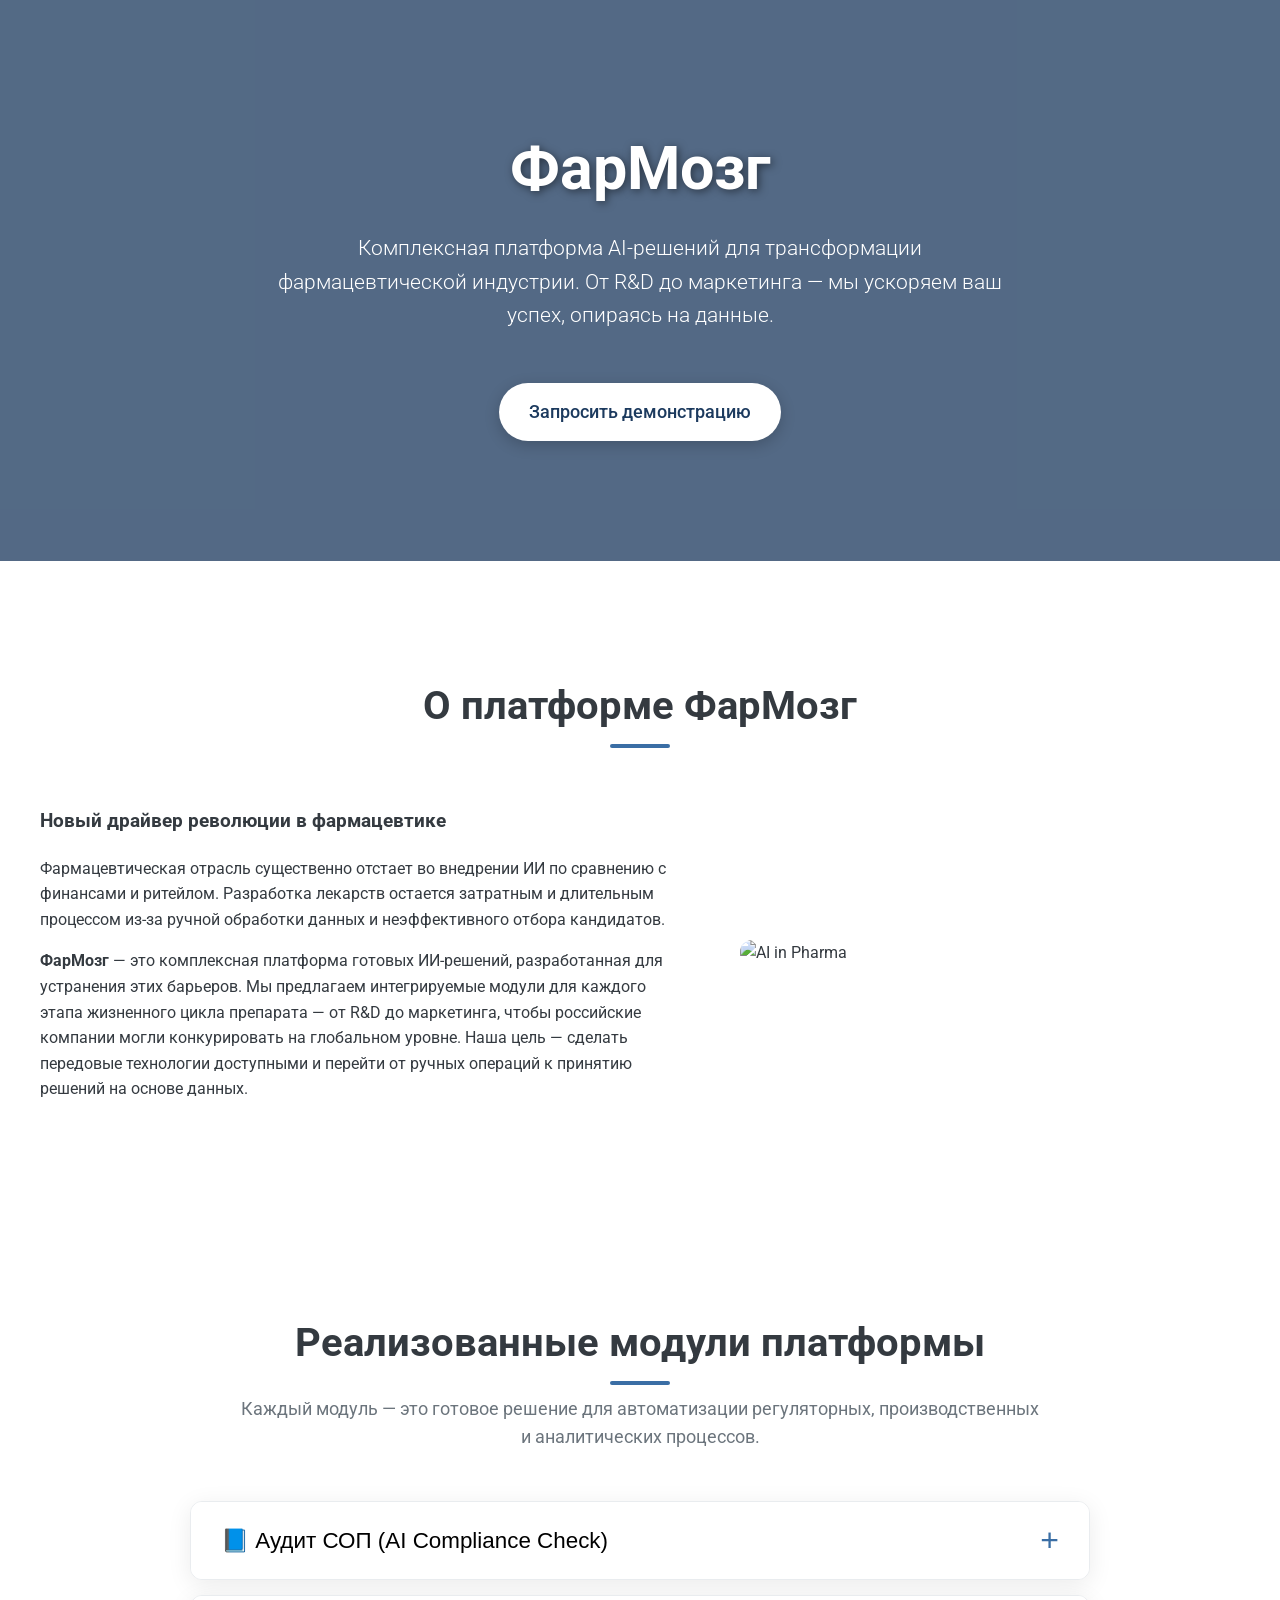
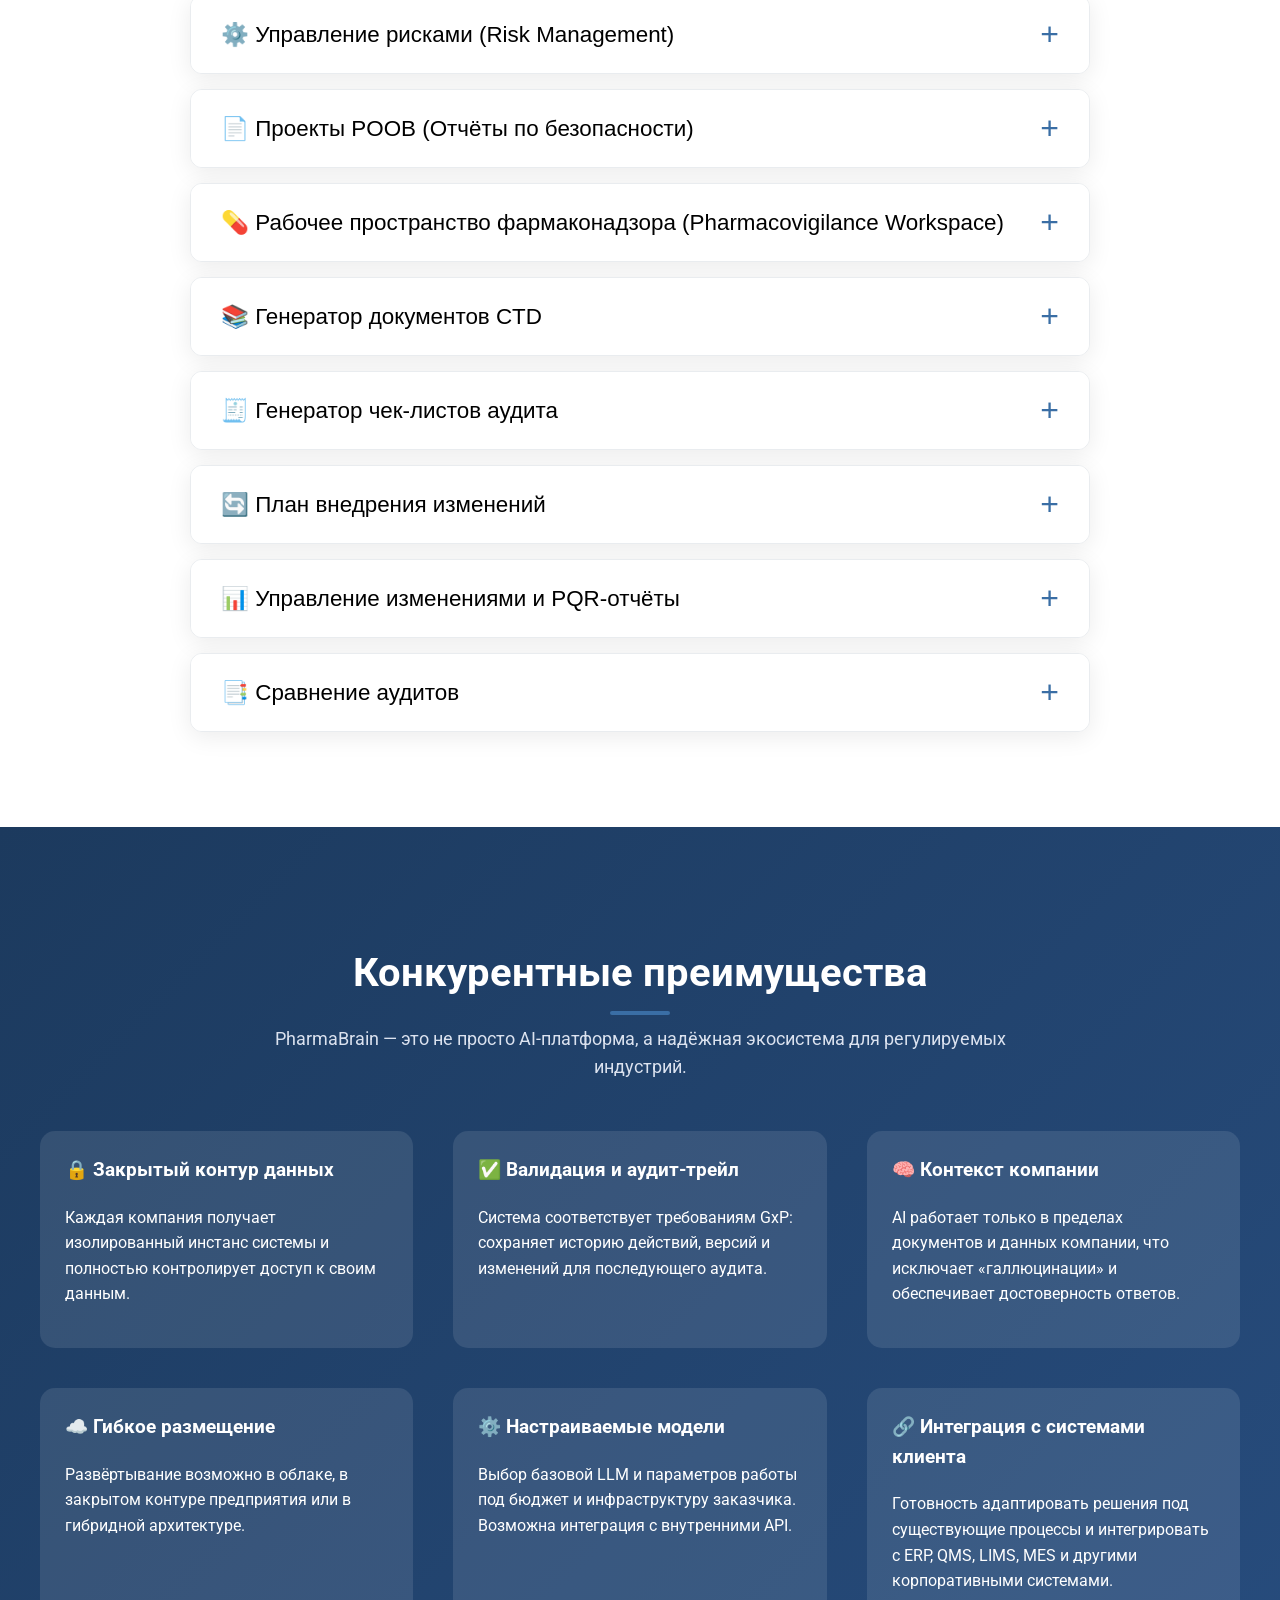
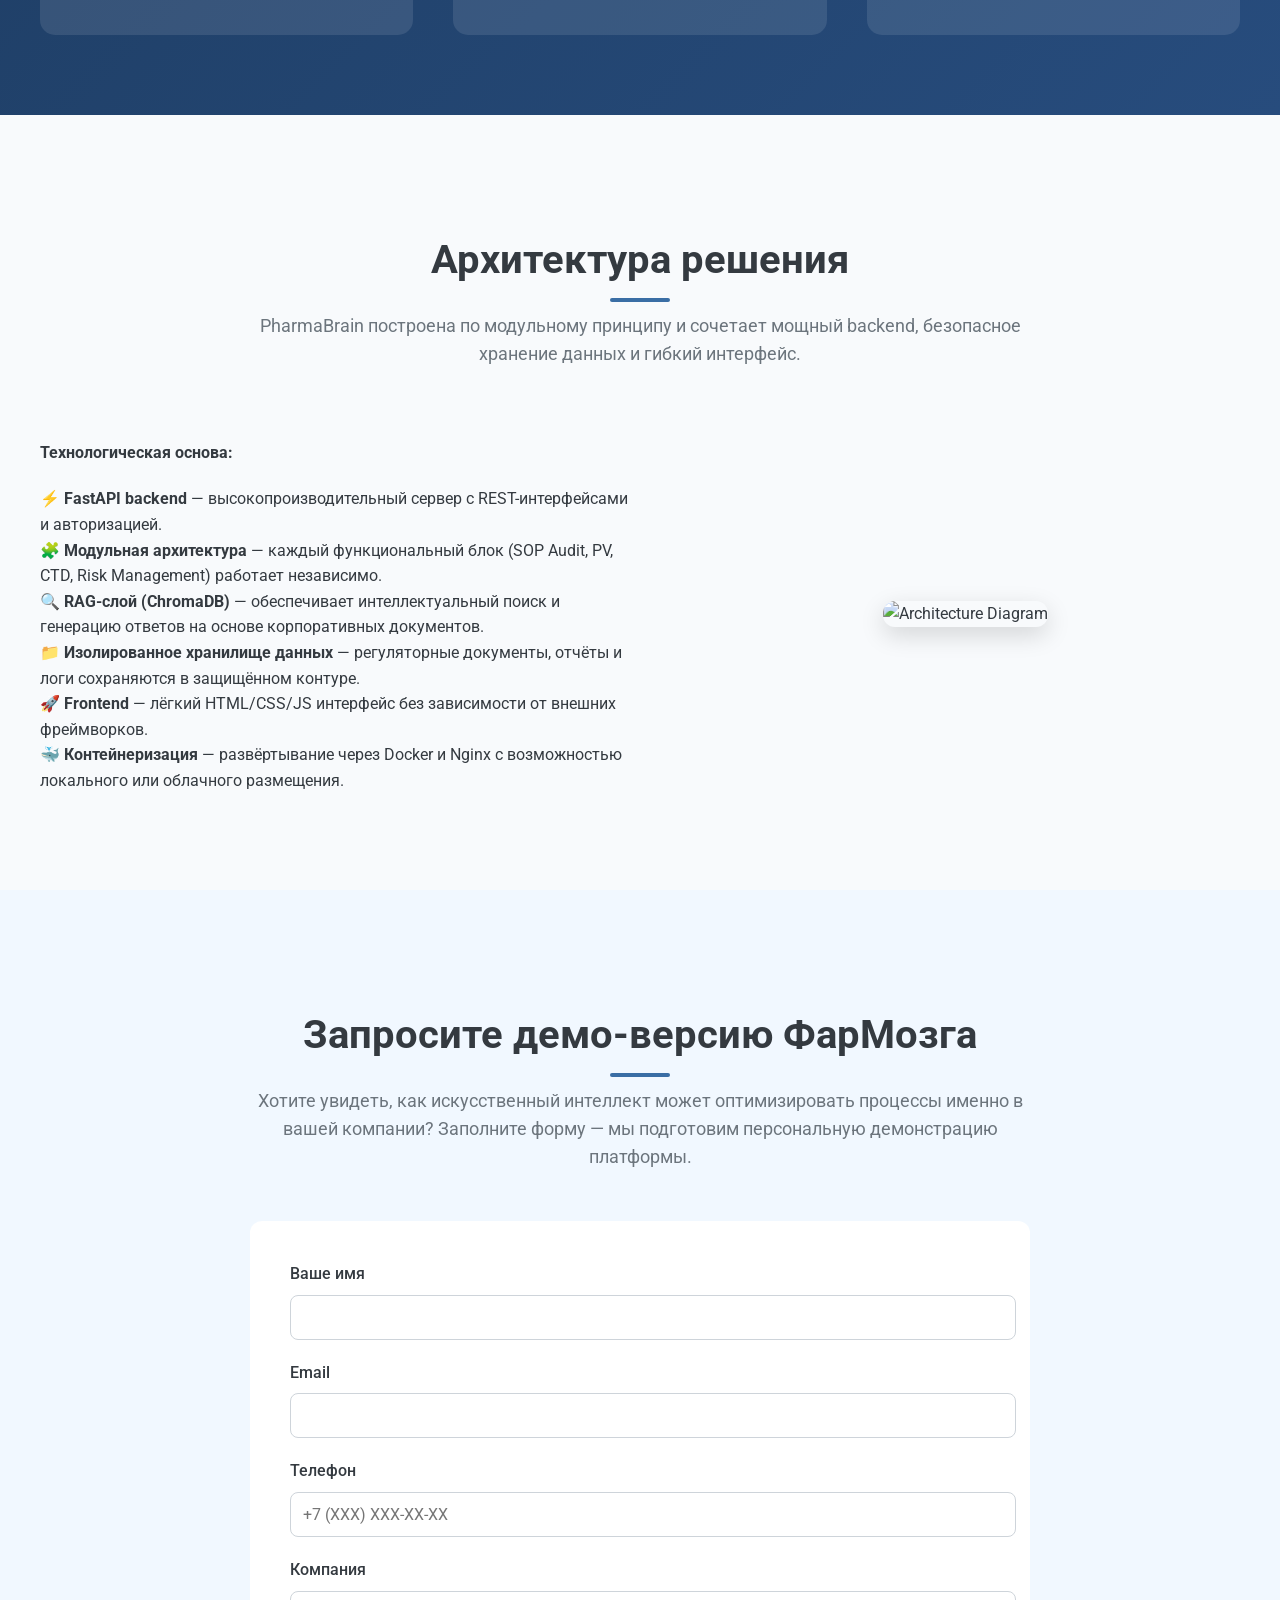
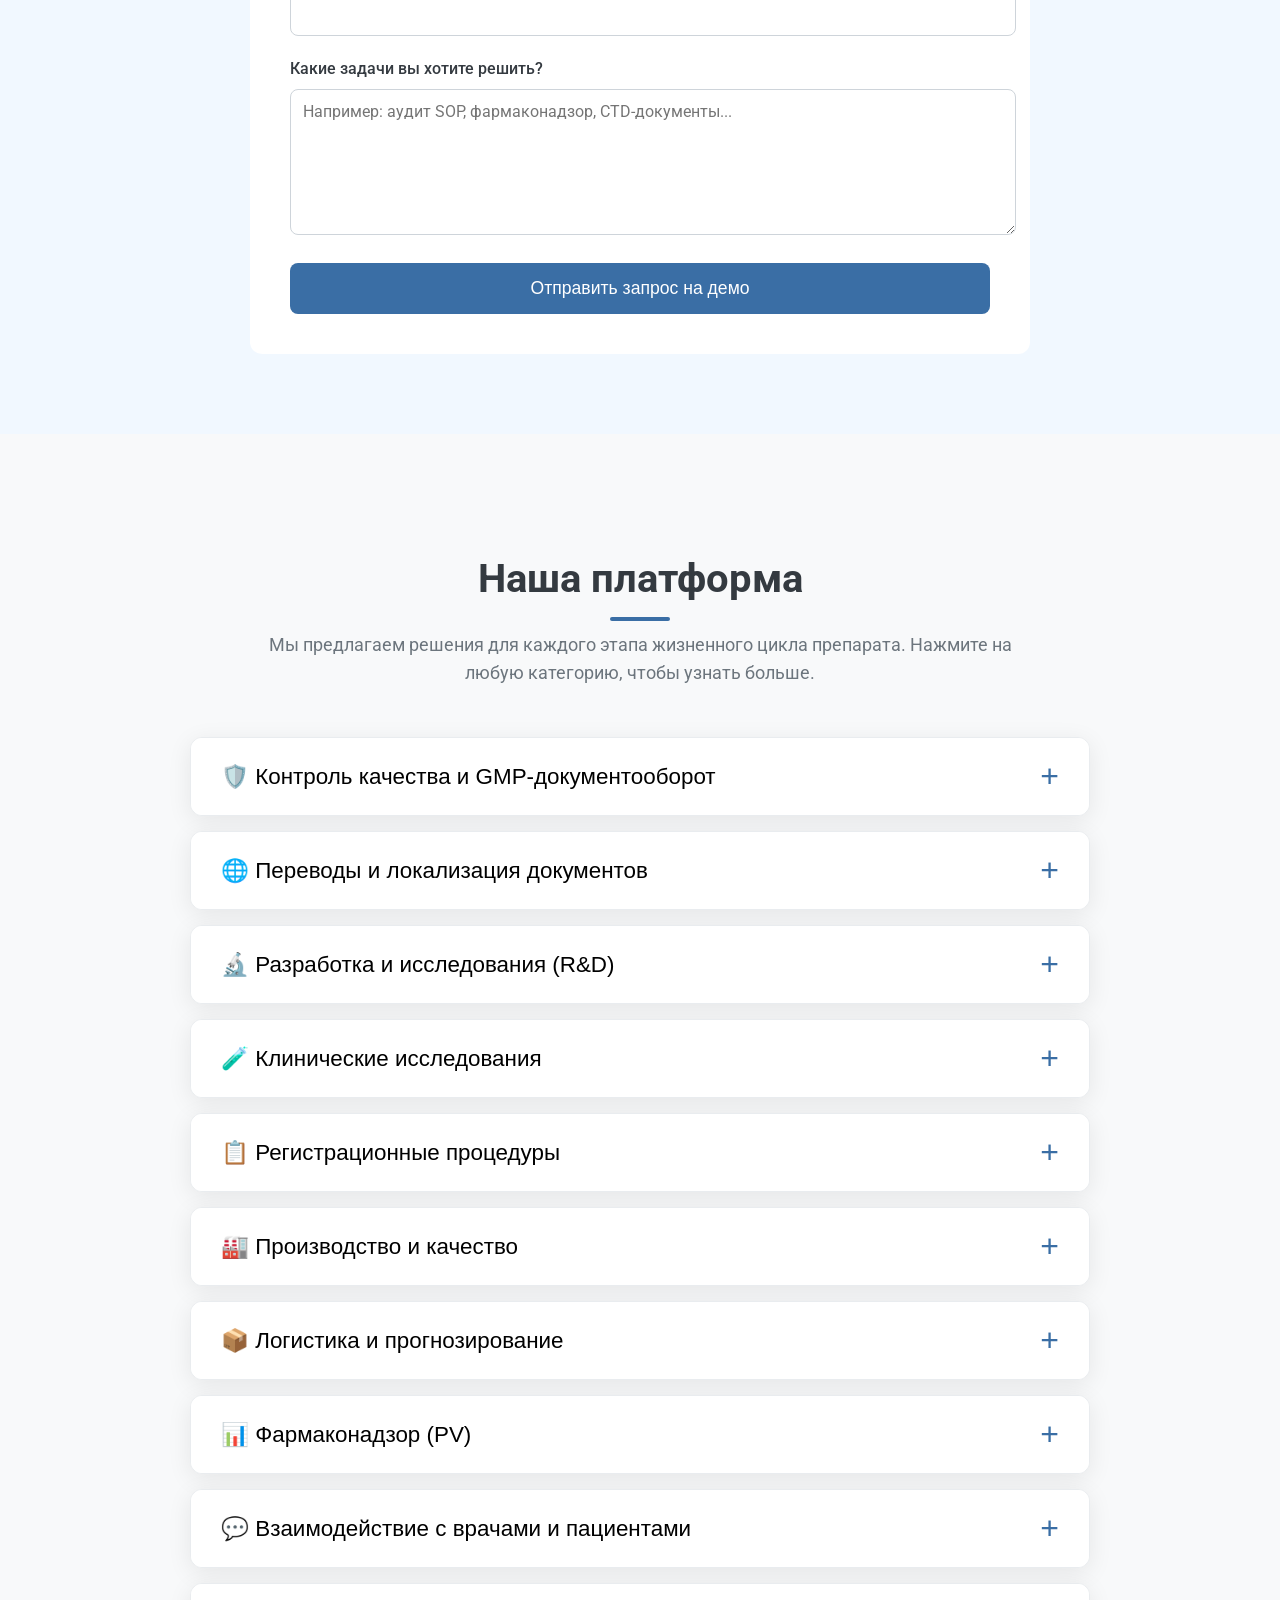
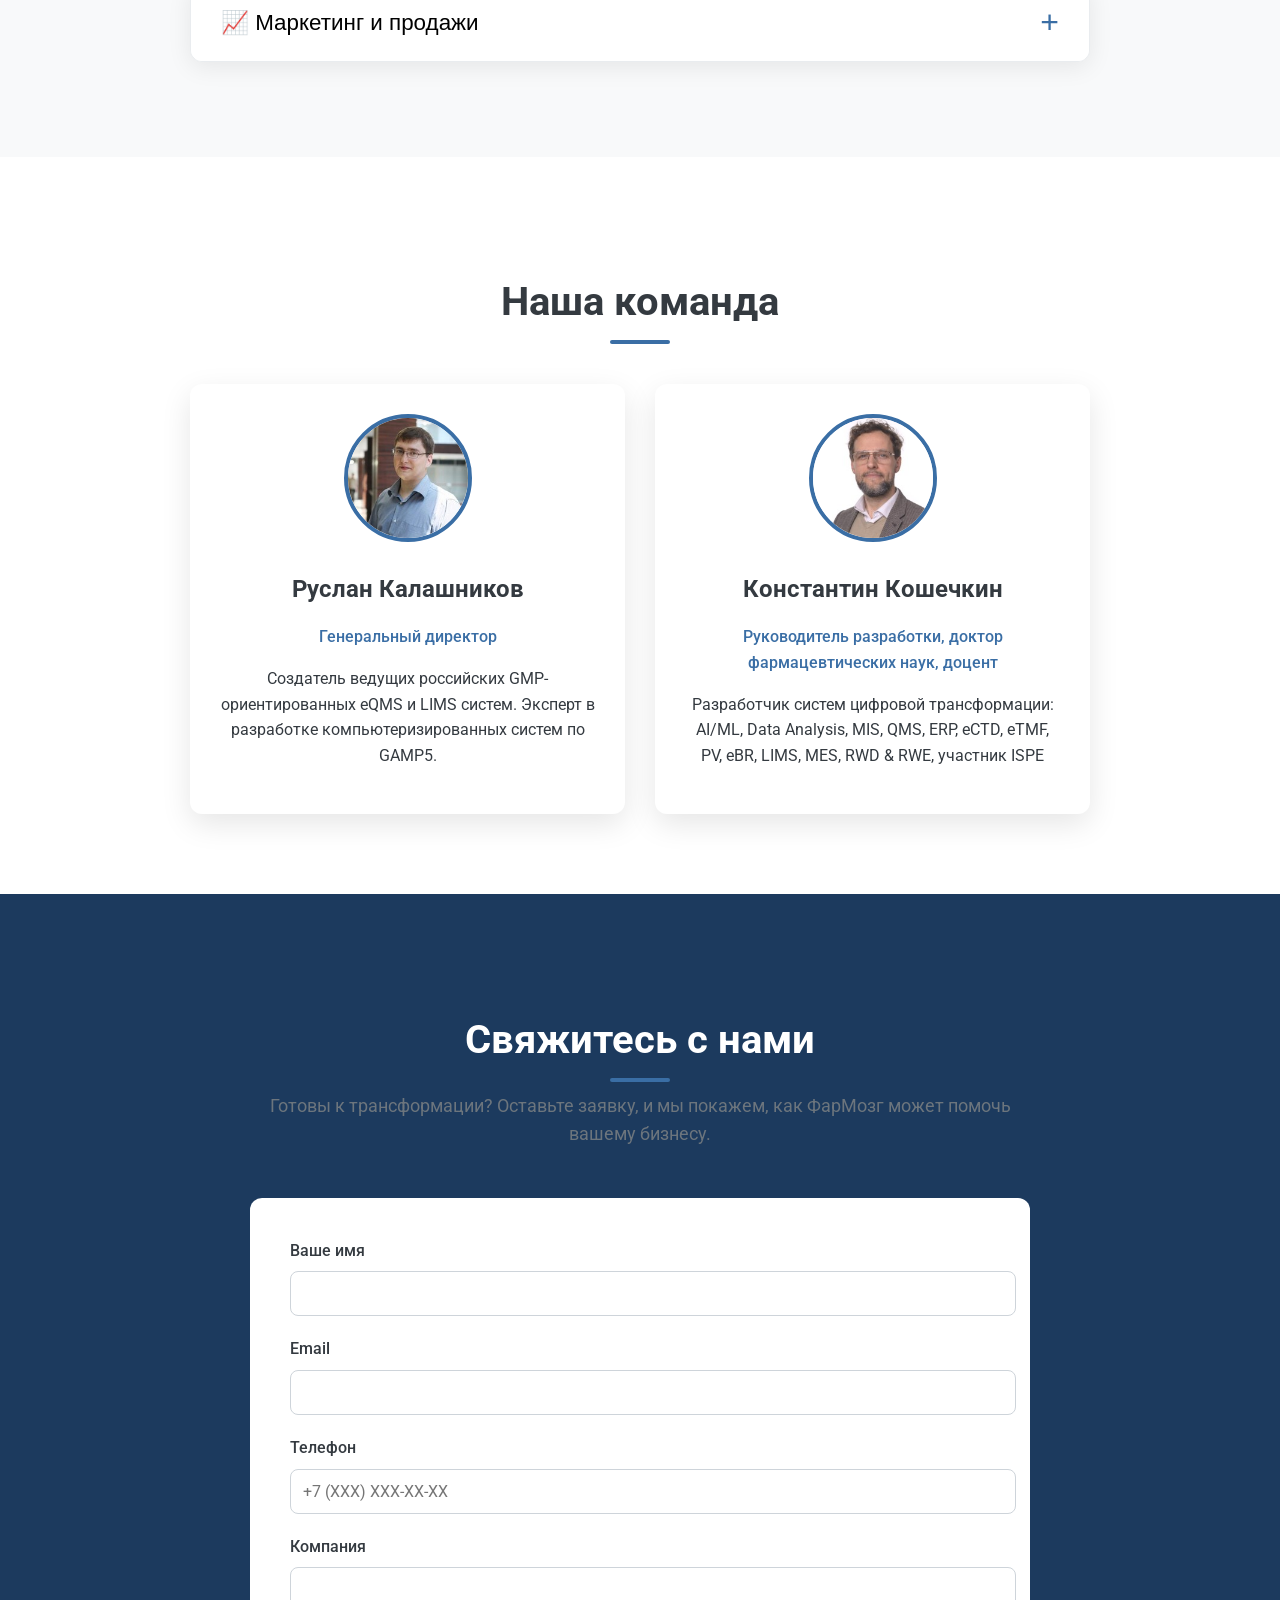
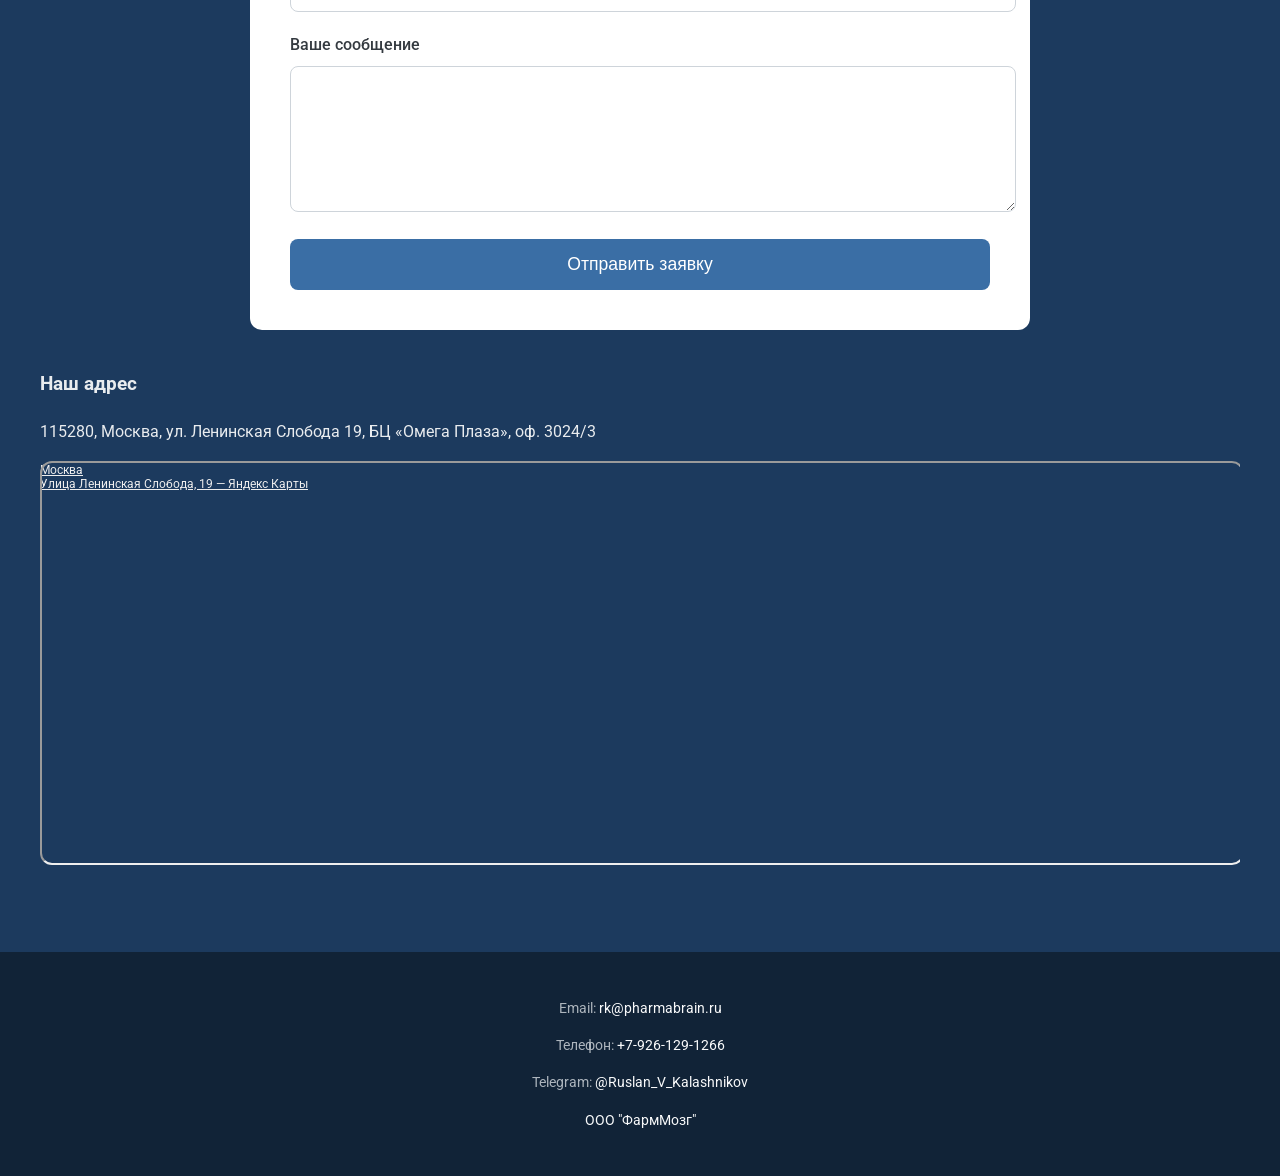
==== commit 30de9960: "company name update" ====
--- a/index.html
+++ b/index.html
@@ -928,7 +928,7 @@
             <div class="team-card">
                 <img src="1517584992362.jpeg" alt="Фото Руслана Калашникова">
                 <h3>Руслан Калашников</h3>
-                <p class="title">Руководитель проекта</p>
+                <p class="title">Генеральный директор</p>
                 <p class="description">Создатель ведущих российских GMP-ориентированных eQMS и LIMS систем. Эксперт в разработке компьютеризированных систем по GAMP5.</p>
             </div>
             <div class="team-card">
@@ -989,7 +989,7 @@
     <p>Email: <a href="mailto:rk@pharmabrain.ru">rk@pharmabrain.ru</a></p>
     <p>Телефон: <a href="tel:+79261291266">+7-926-129-1266</a></p>
     <p>Telegram: <a href="https://t.me/Ruslan_V_Kalashnikov" target="_blank">@Ruslan_V_Kalashnikov</a></p>
-    <p><a href="https://lpt.digital/" target="_blank">ООО "Лаборатория Перспективных Технологий"</a></p>
+    <p><a href="https://lpt.digital/" target="_blank">ООО "ФармМозг"</a></p>
     </div>
 </footer>
 
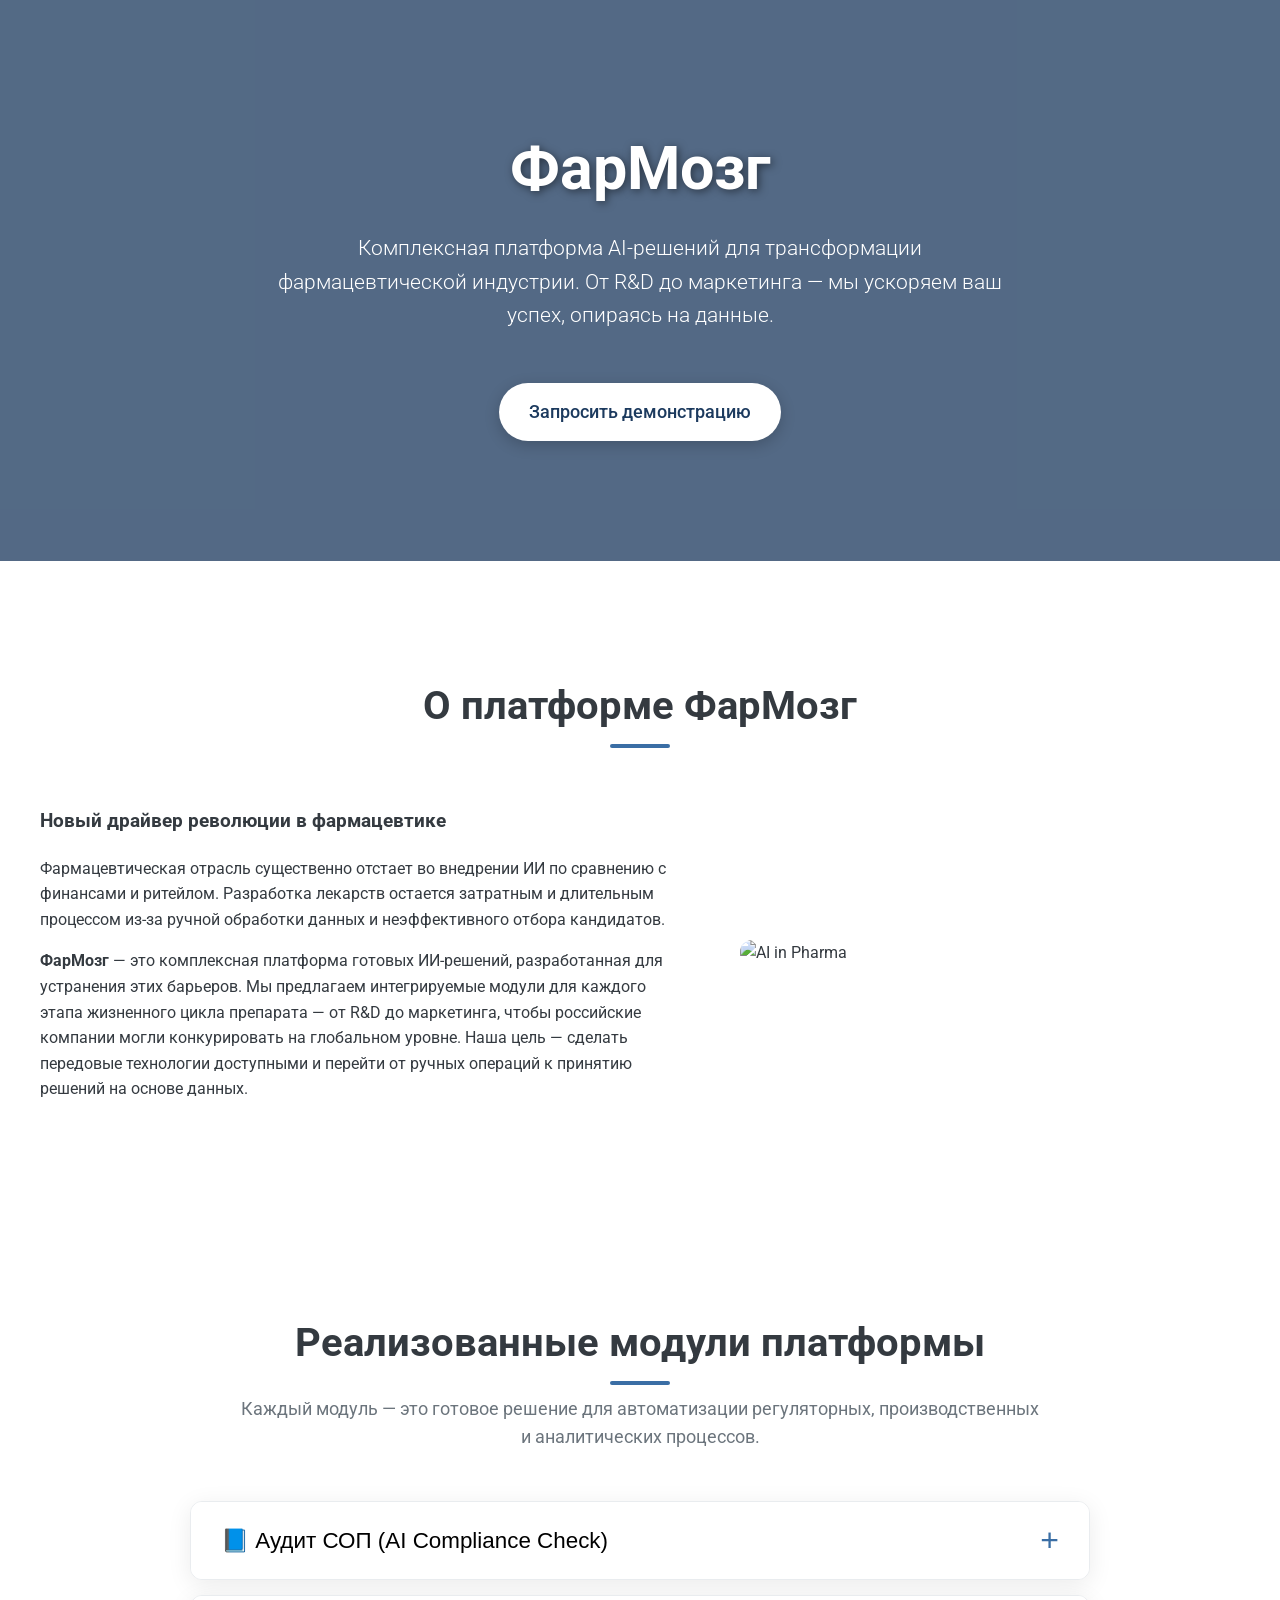
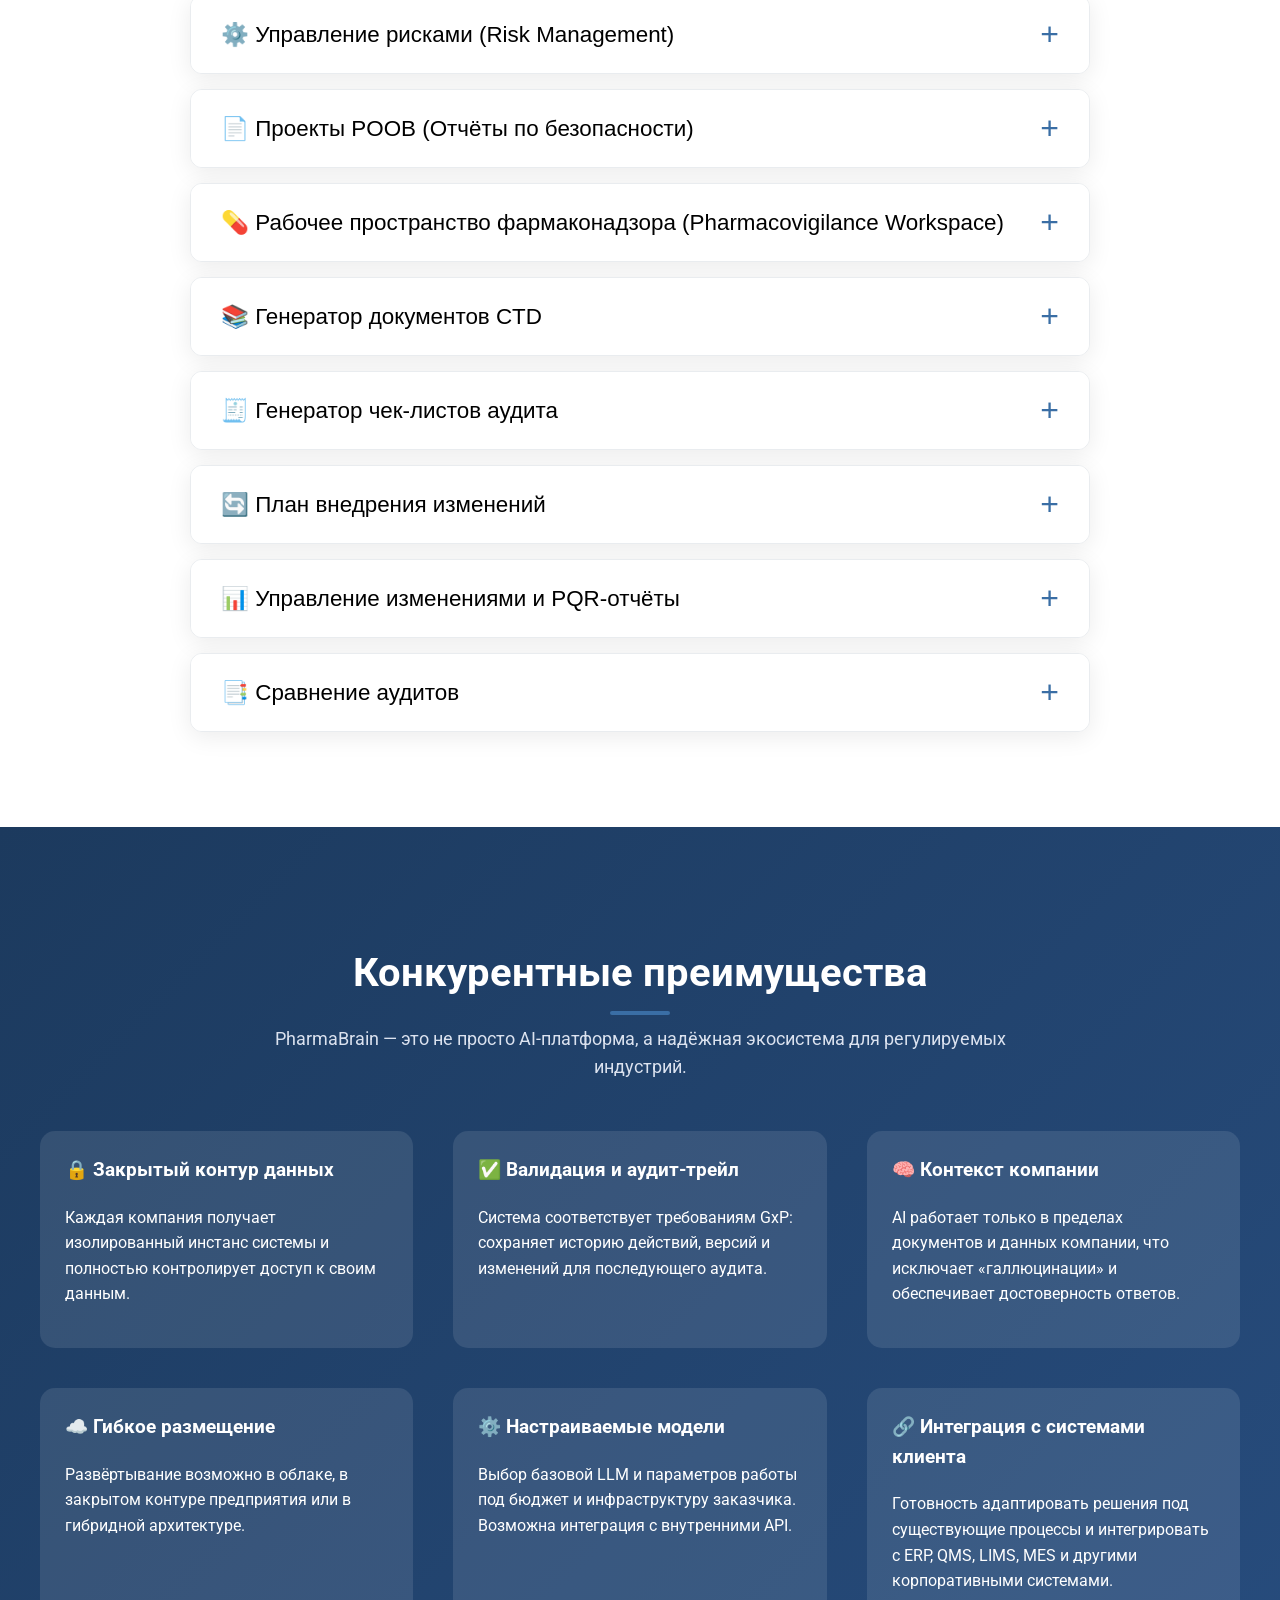
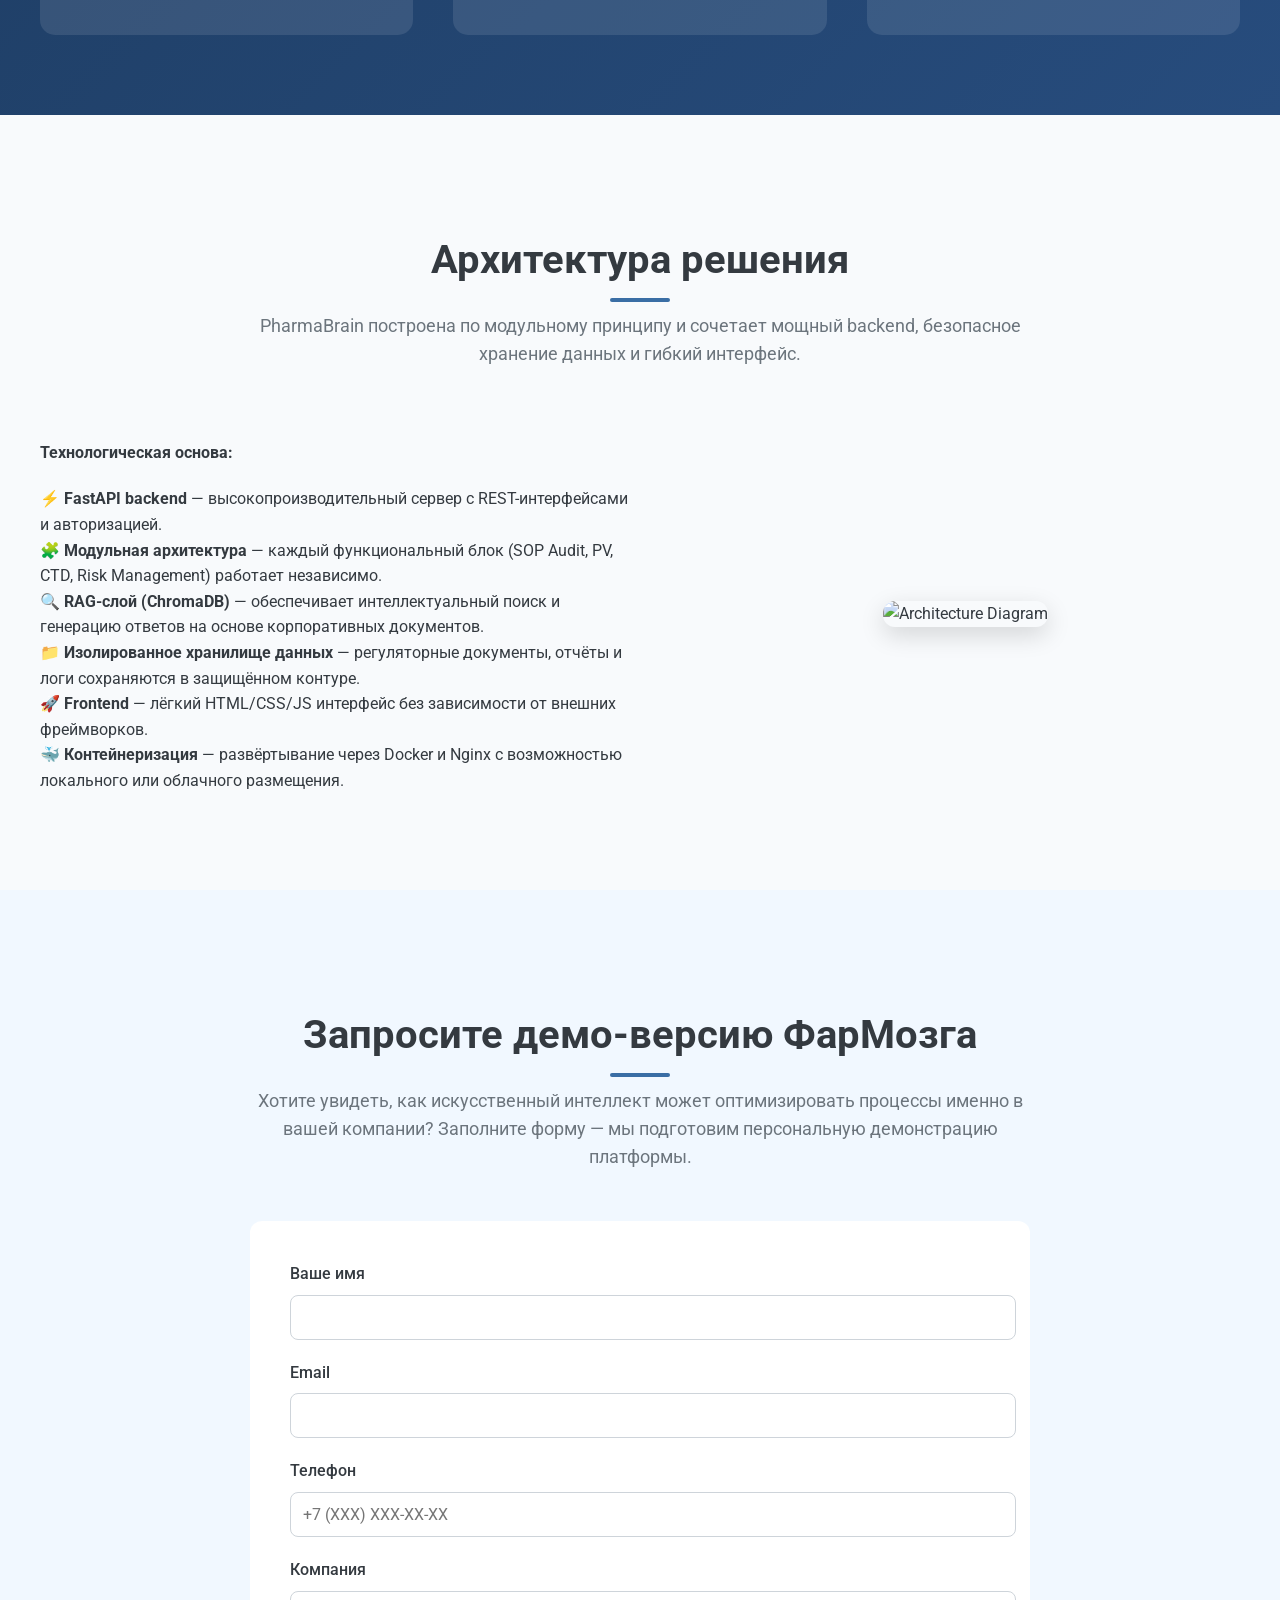
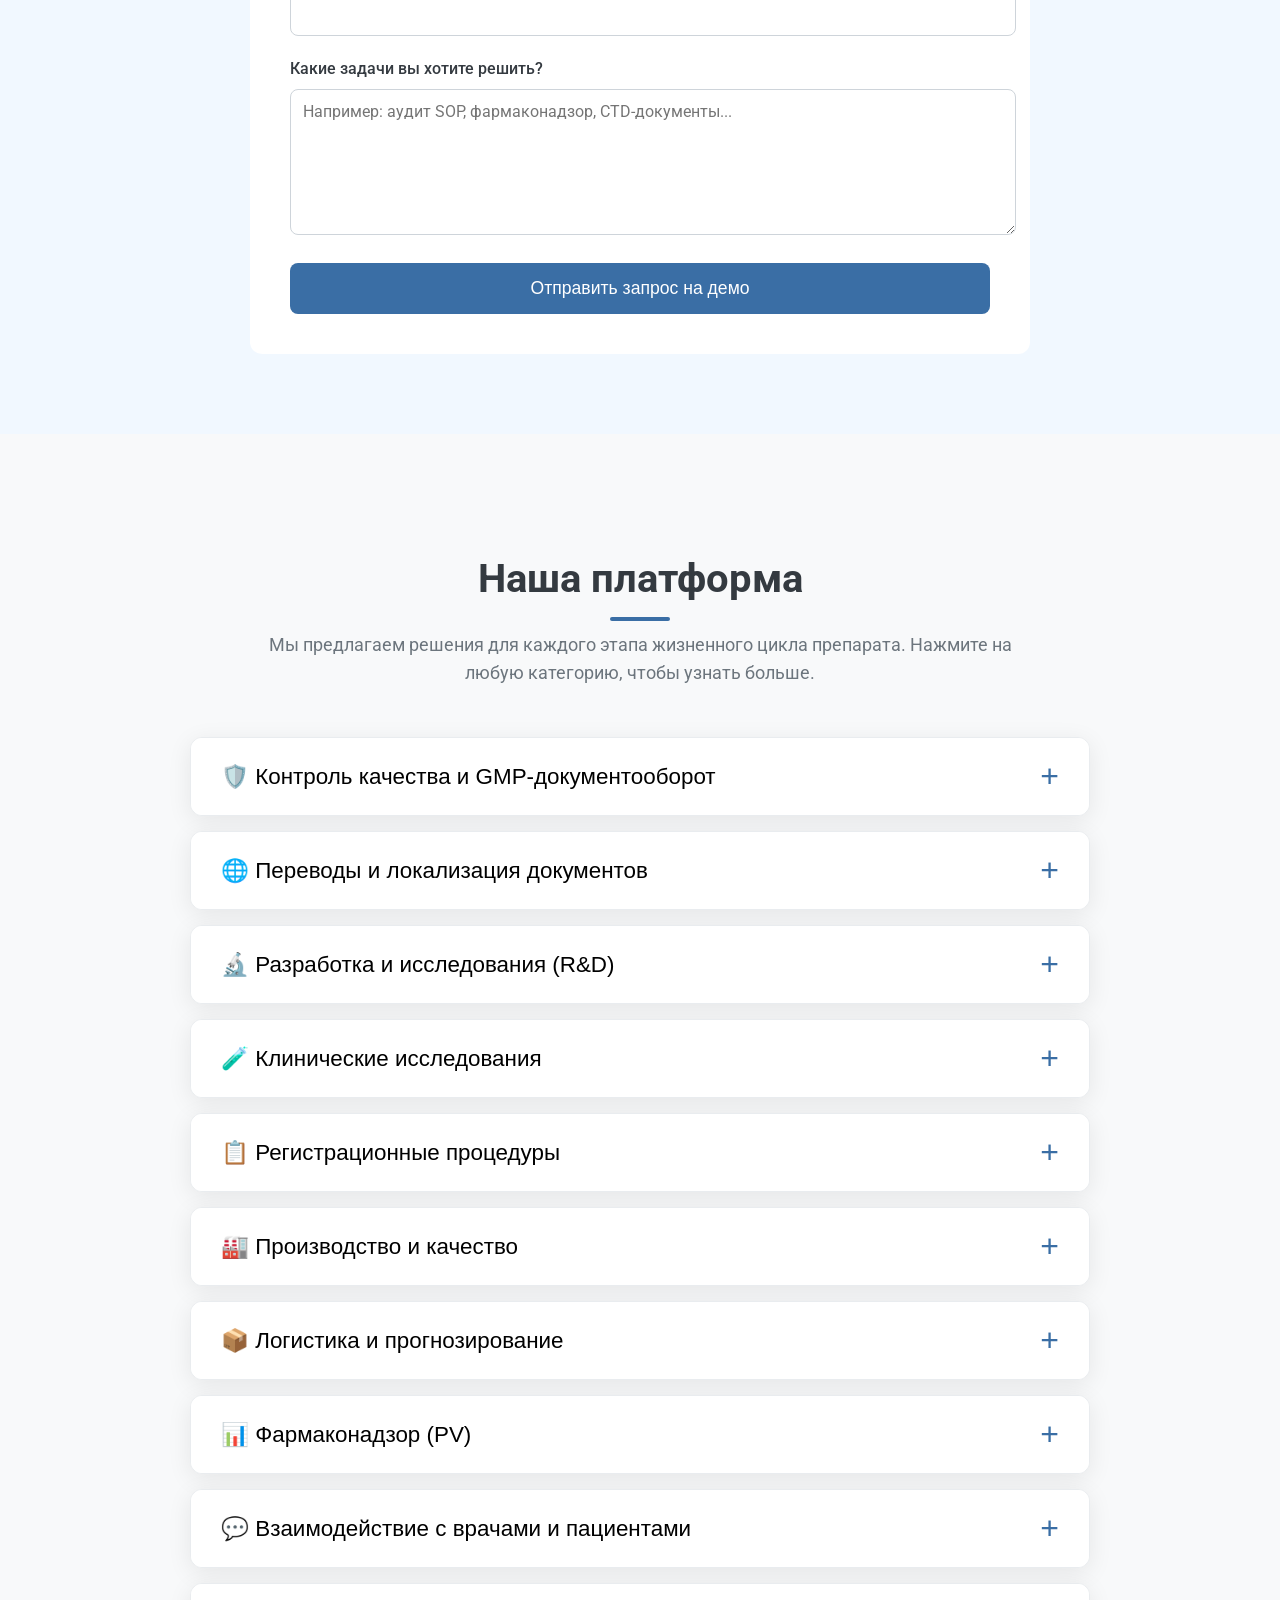
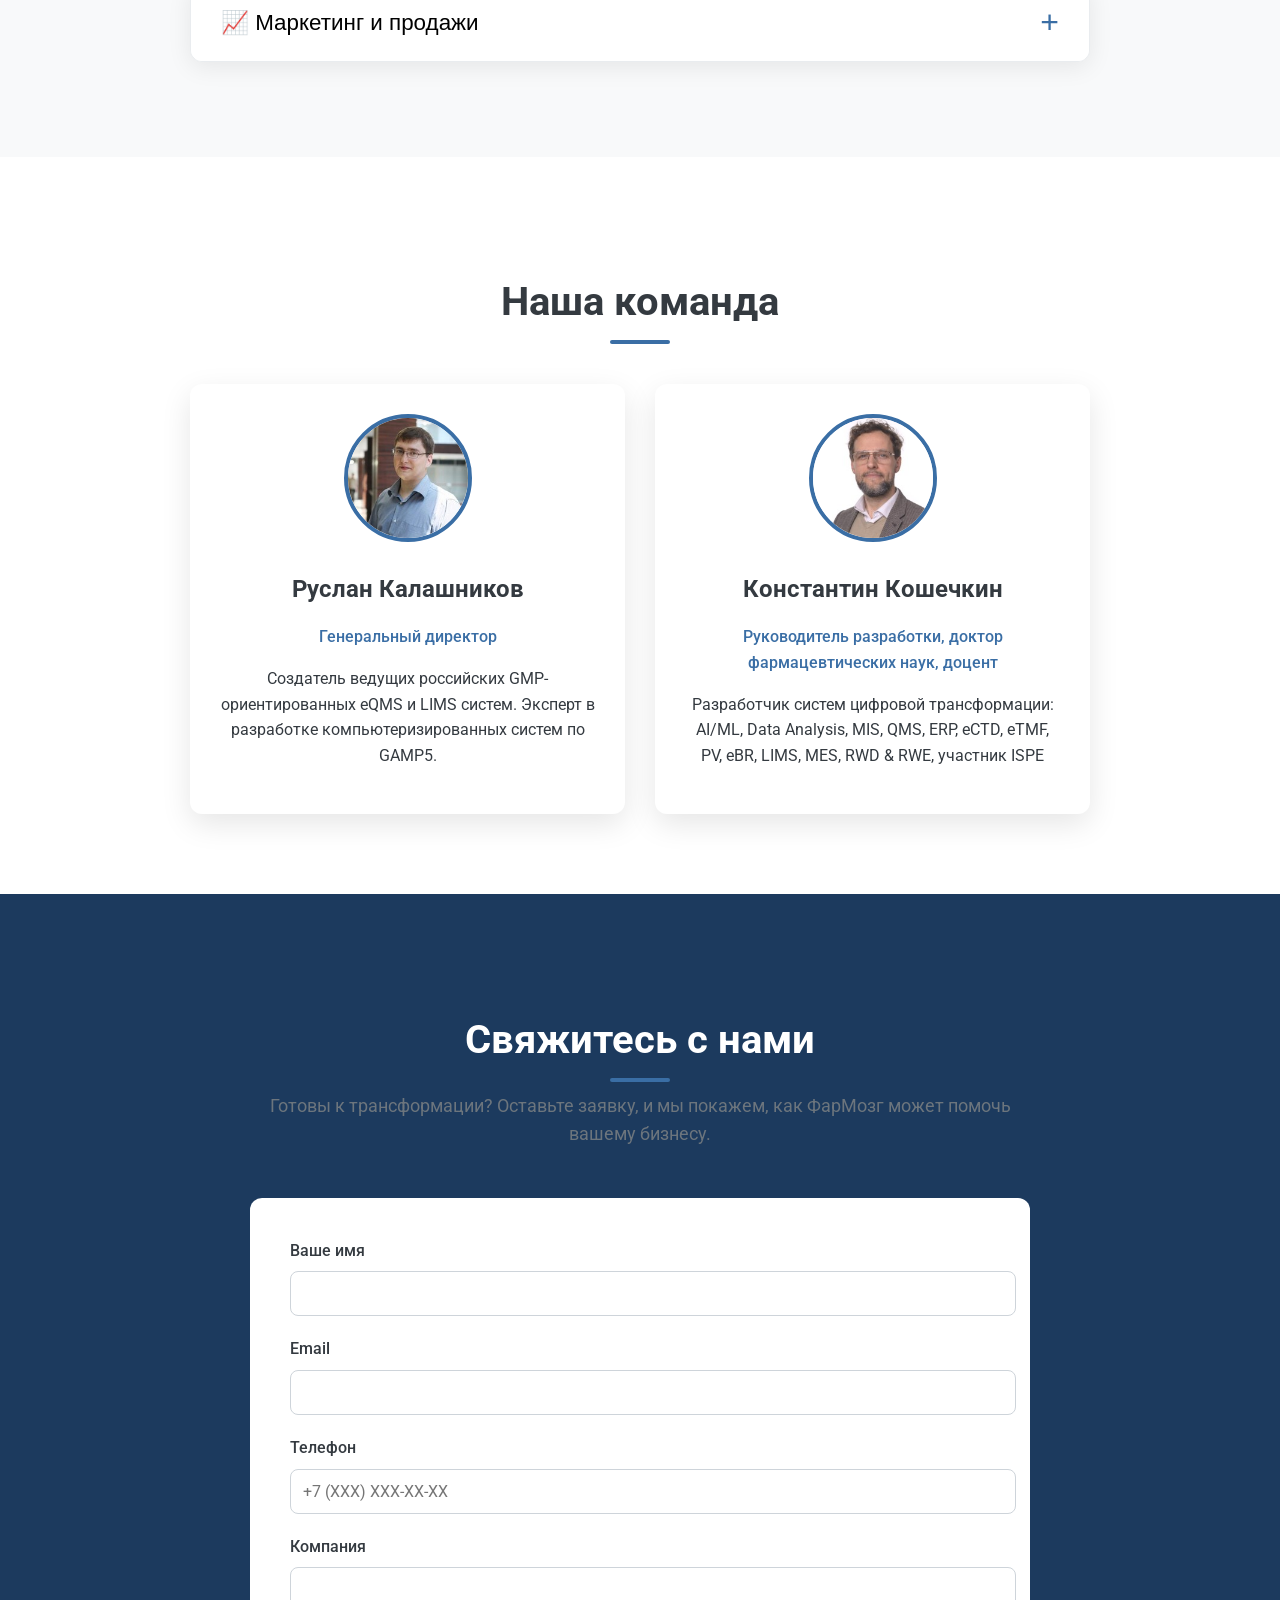
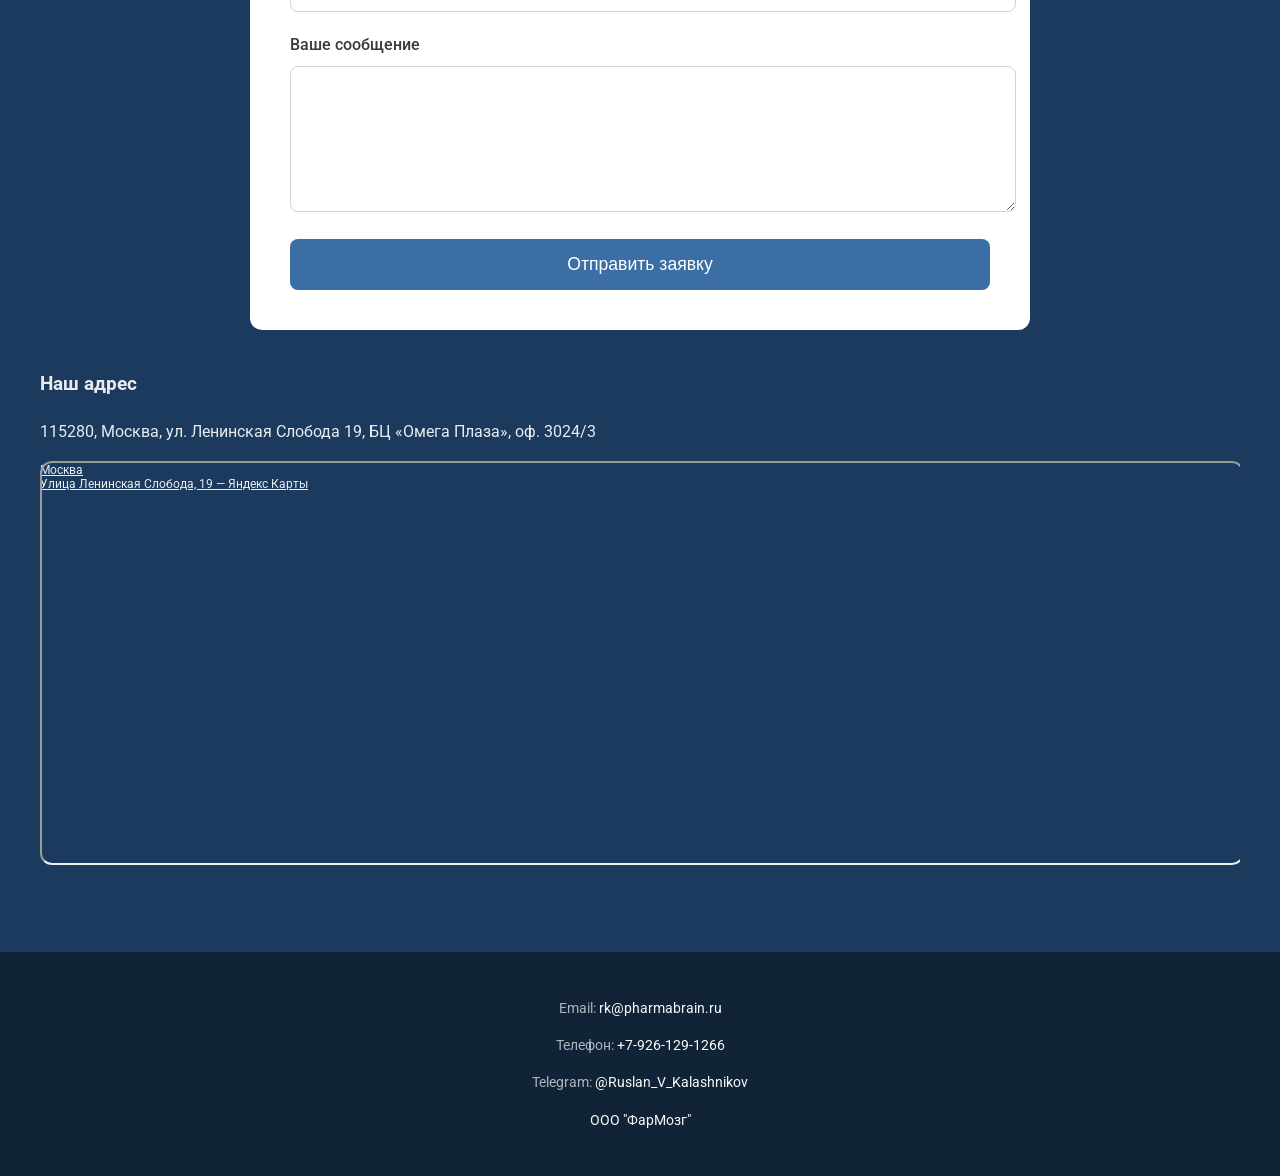
==== commit 33057900: "company name update2" ====
--- a/index.html
+++ b/index.html
@@ -989,7 +989,7 @@
     <p>Email: <a href="mailto:rk@pharmabrain.ru">rk@pharmabrain.ru</a></p>
     <p>Телефон: <a href="tel:+79261291266">+7-926-129-1266</a></p>
     <p>Telegram: <a href="https://t.me/Ruslan_V_Kalashnikov" target="_blank">@Ruslan_V_Kalashnikov</a></p>
-    <p><a href="https://lpt.digital/" target="_blank">ООО "ФармМозг"</a></p>
+    <p><a href="https://lpt.digital/" target="_blank">ООО "ФарМозг"</a></p>
     </div>
 </footer>
 
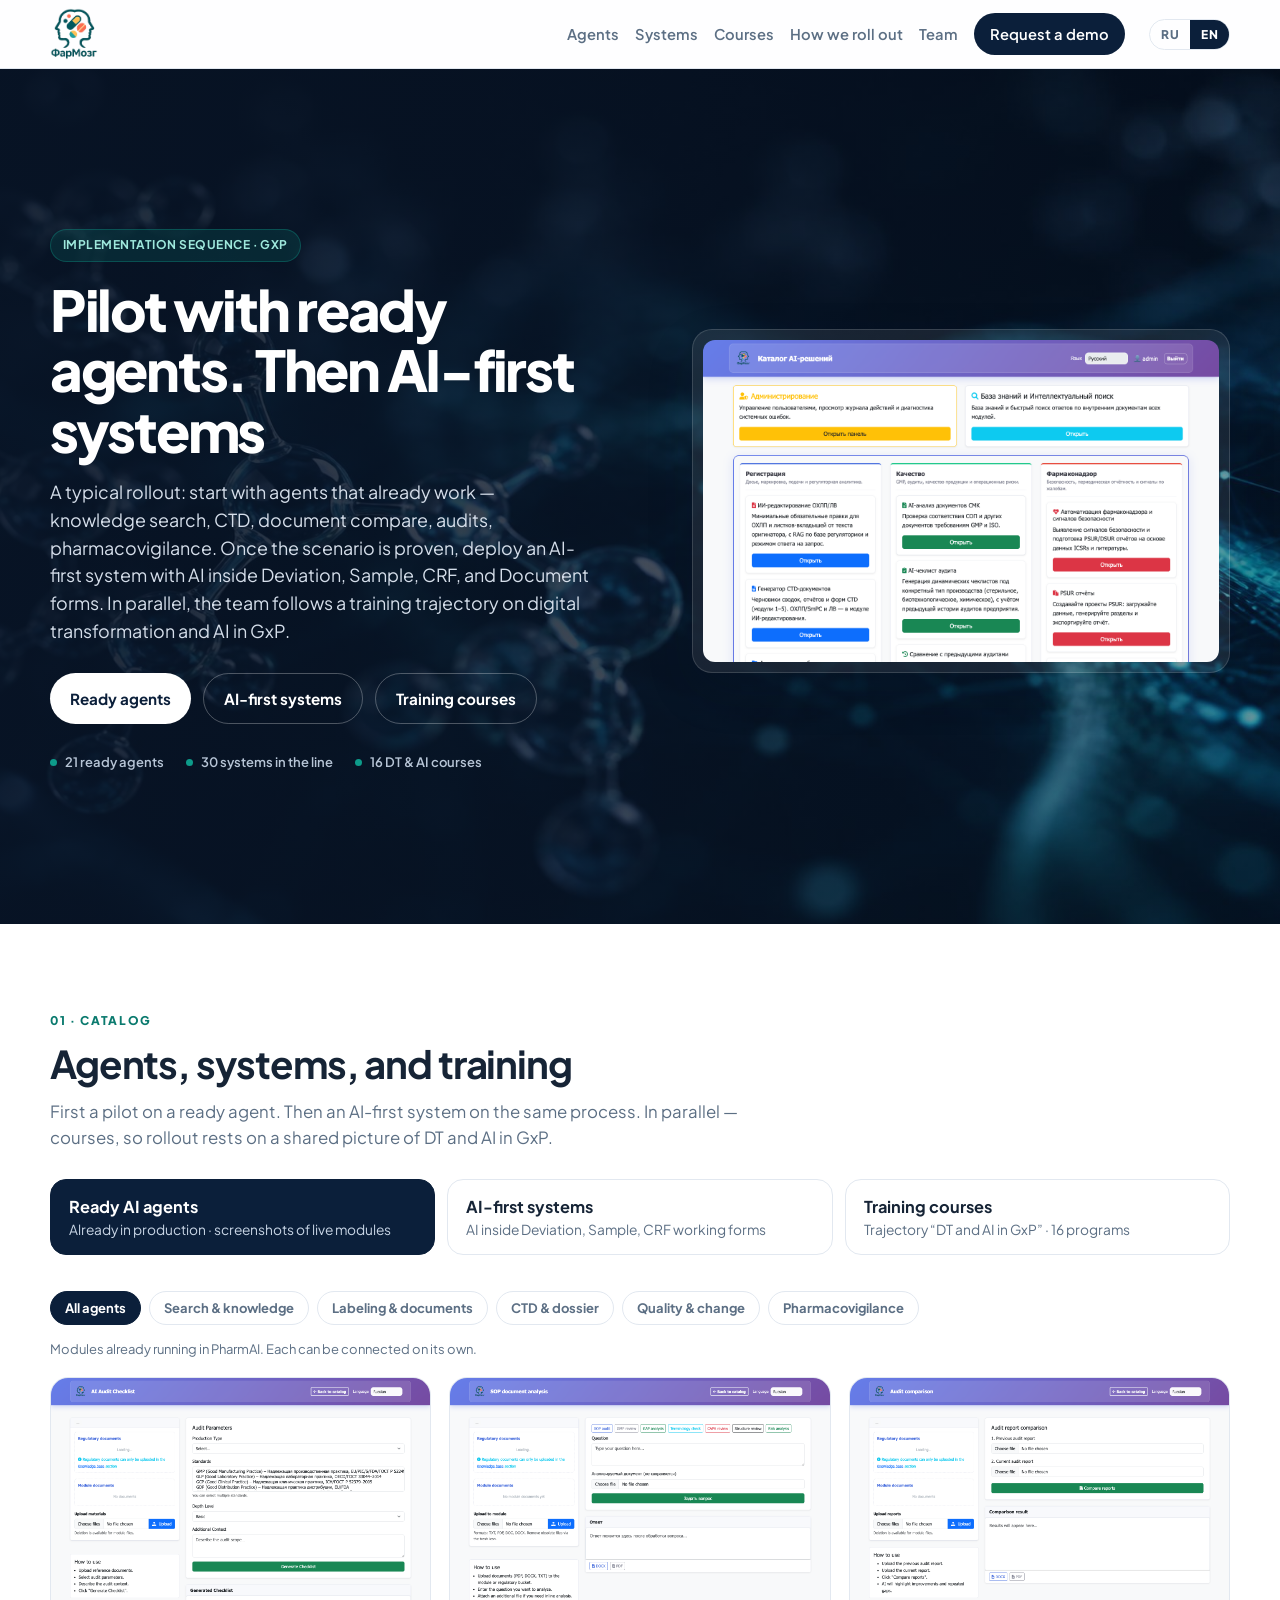
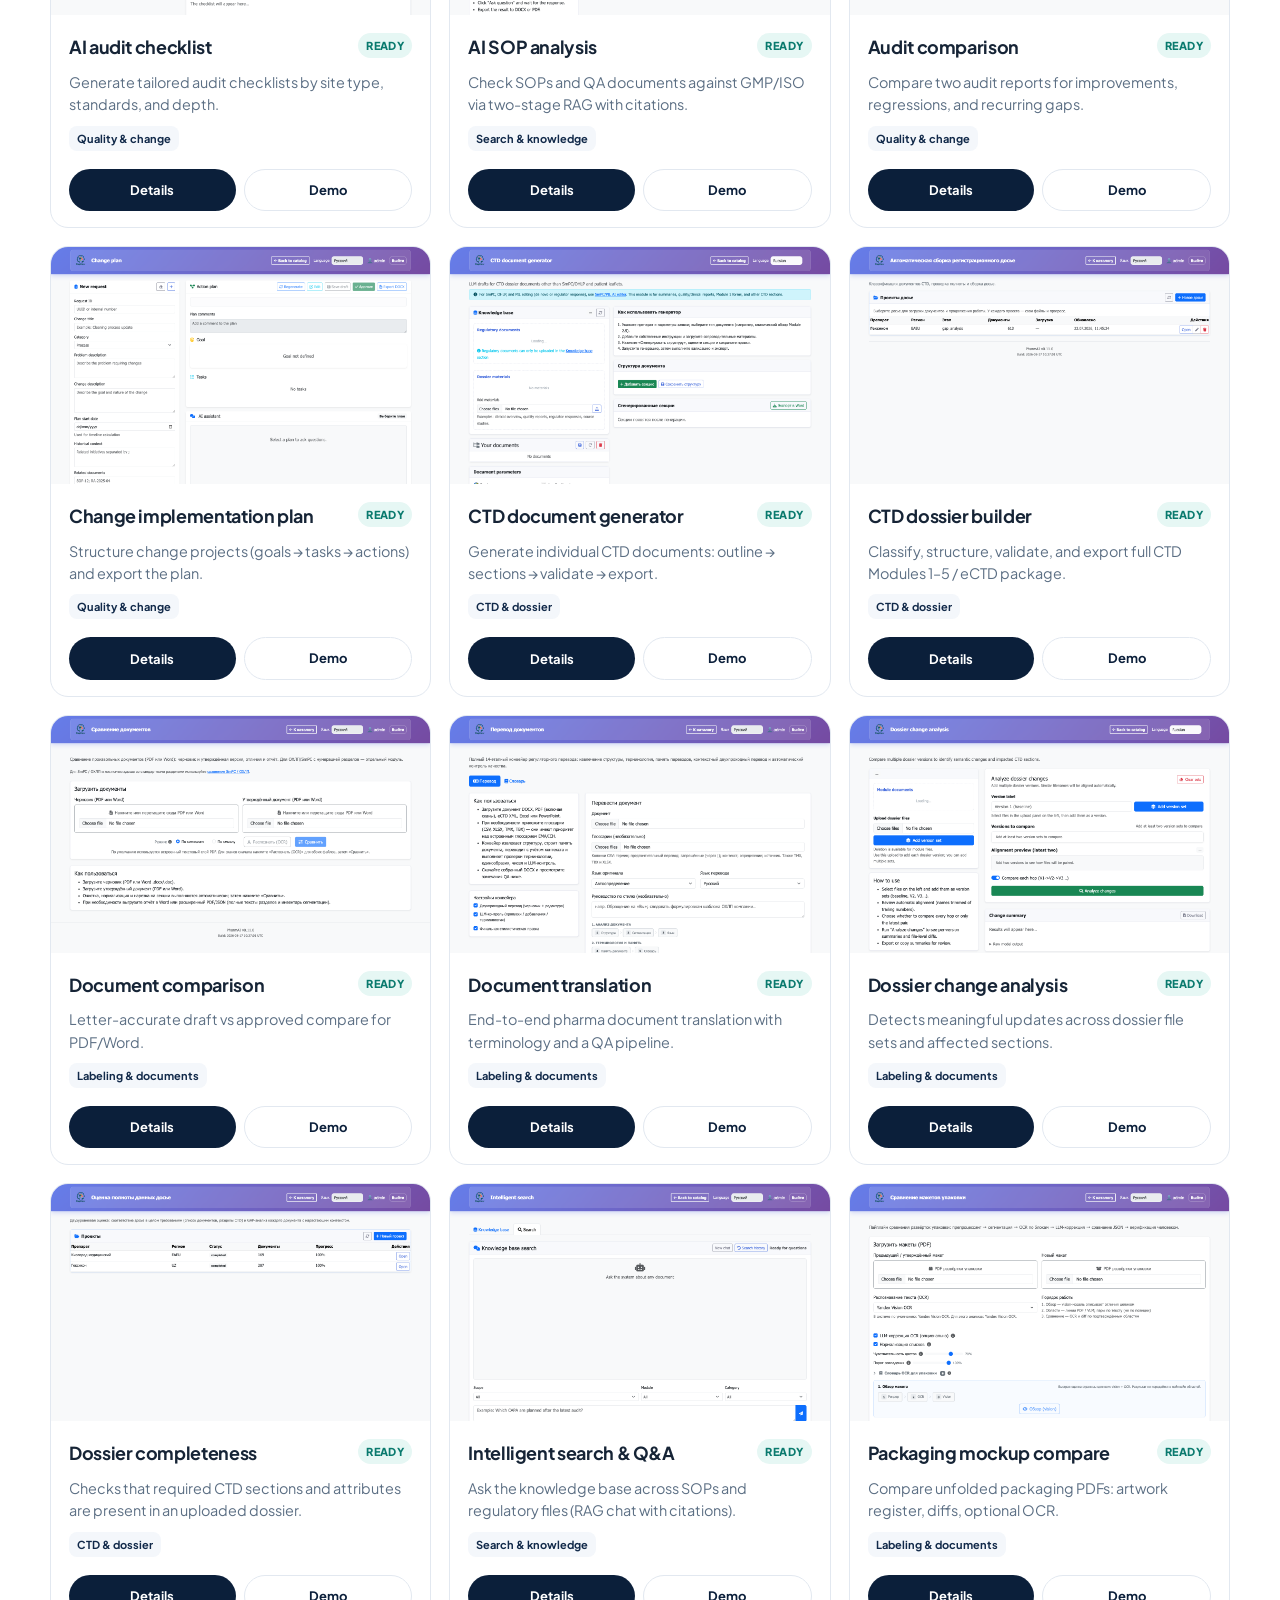
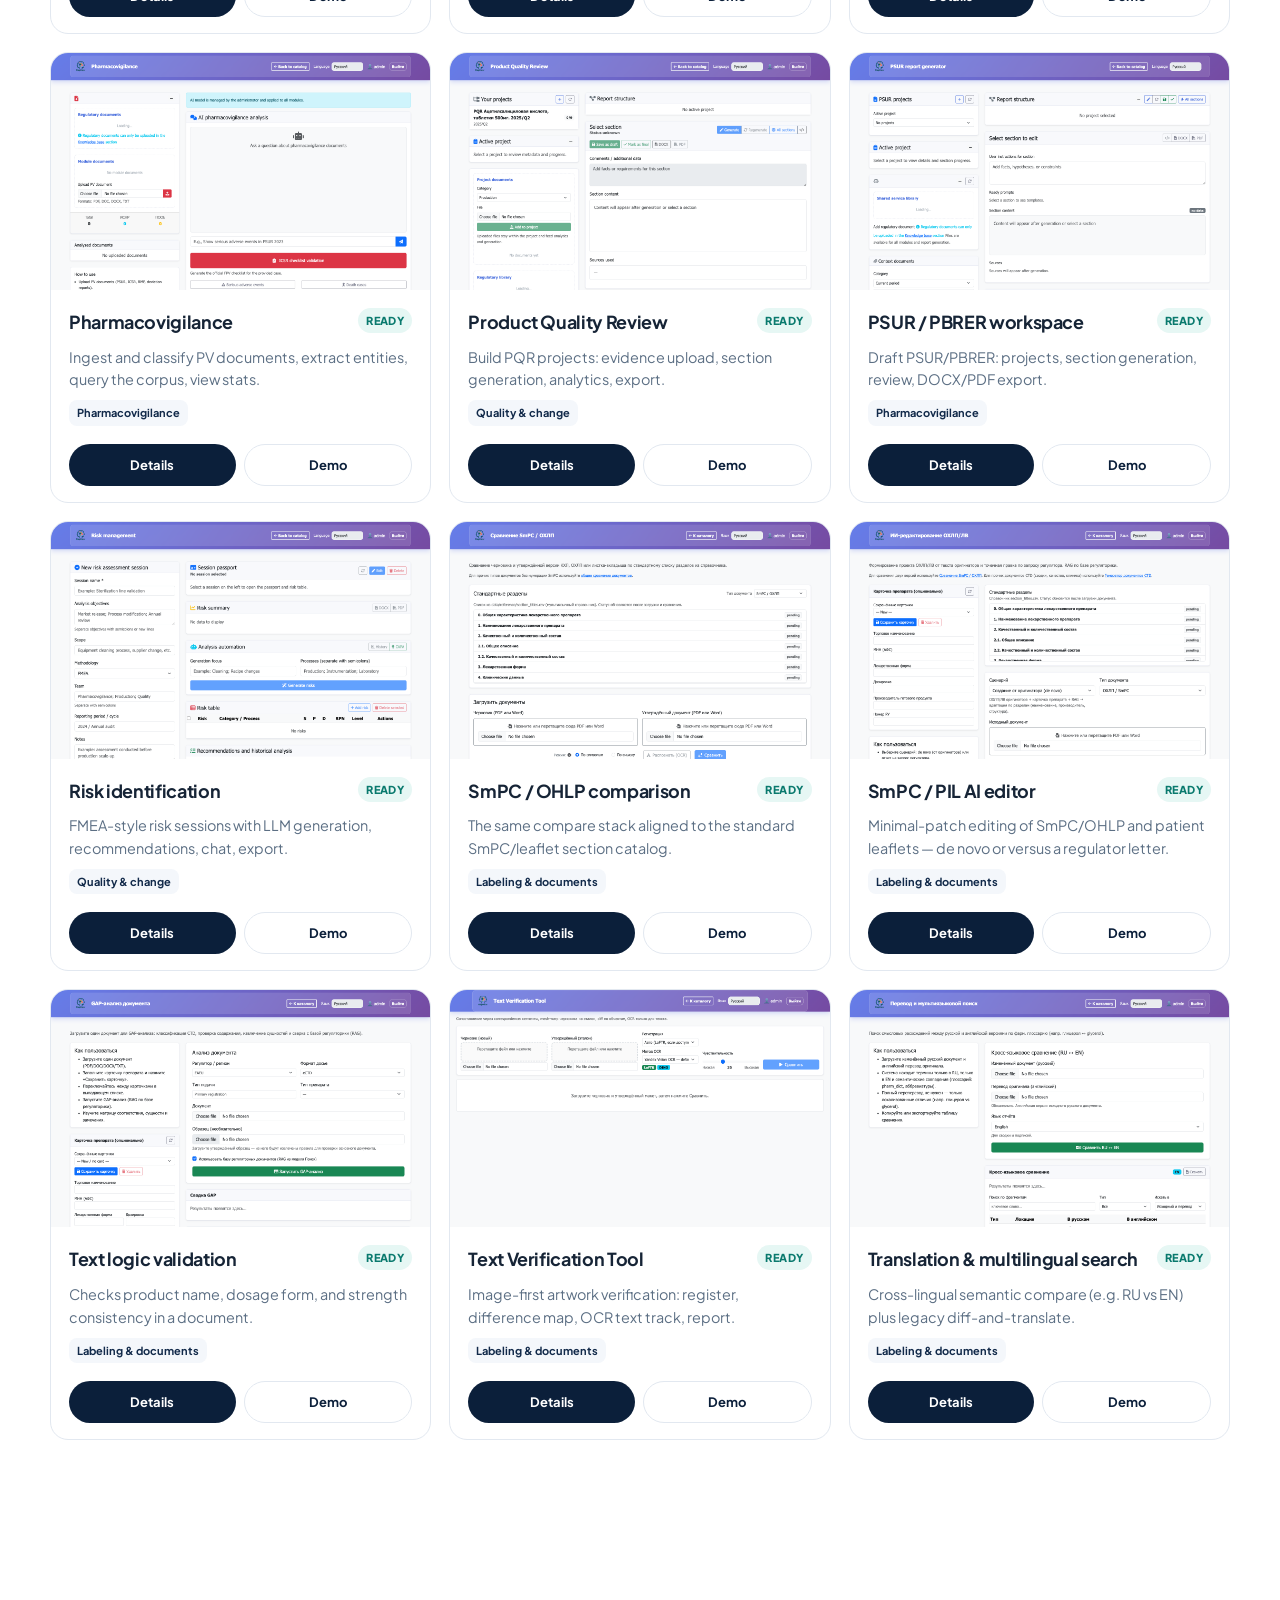
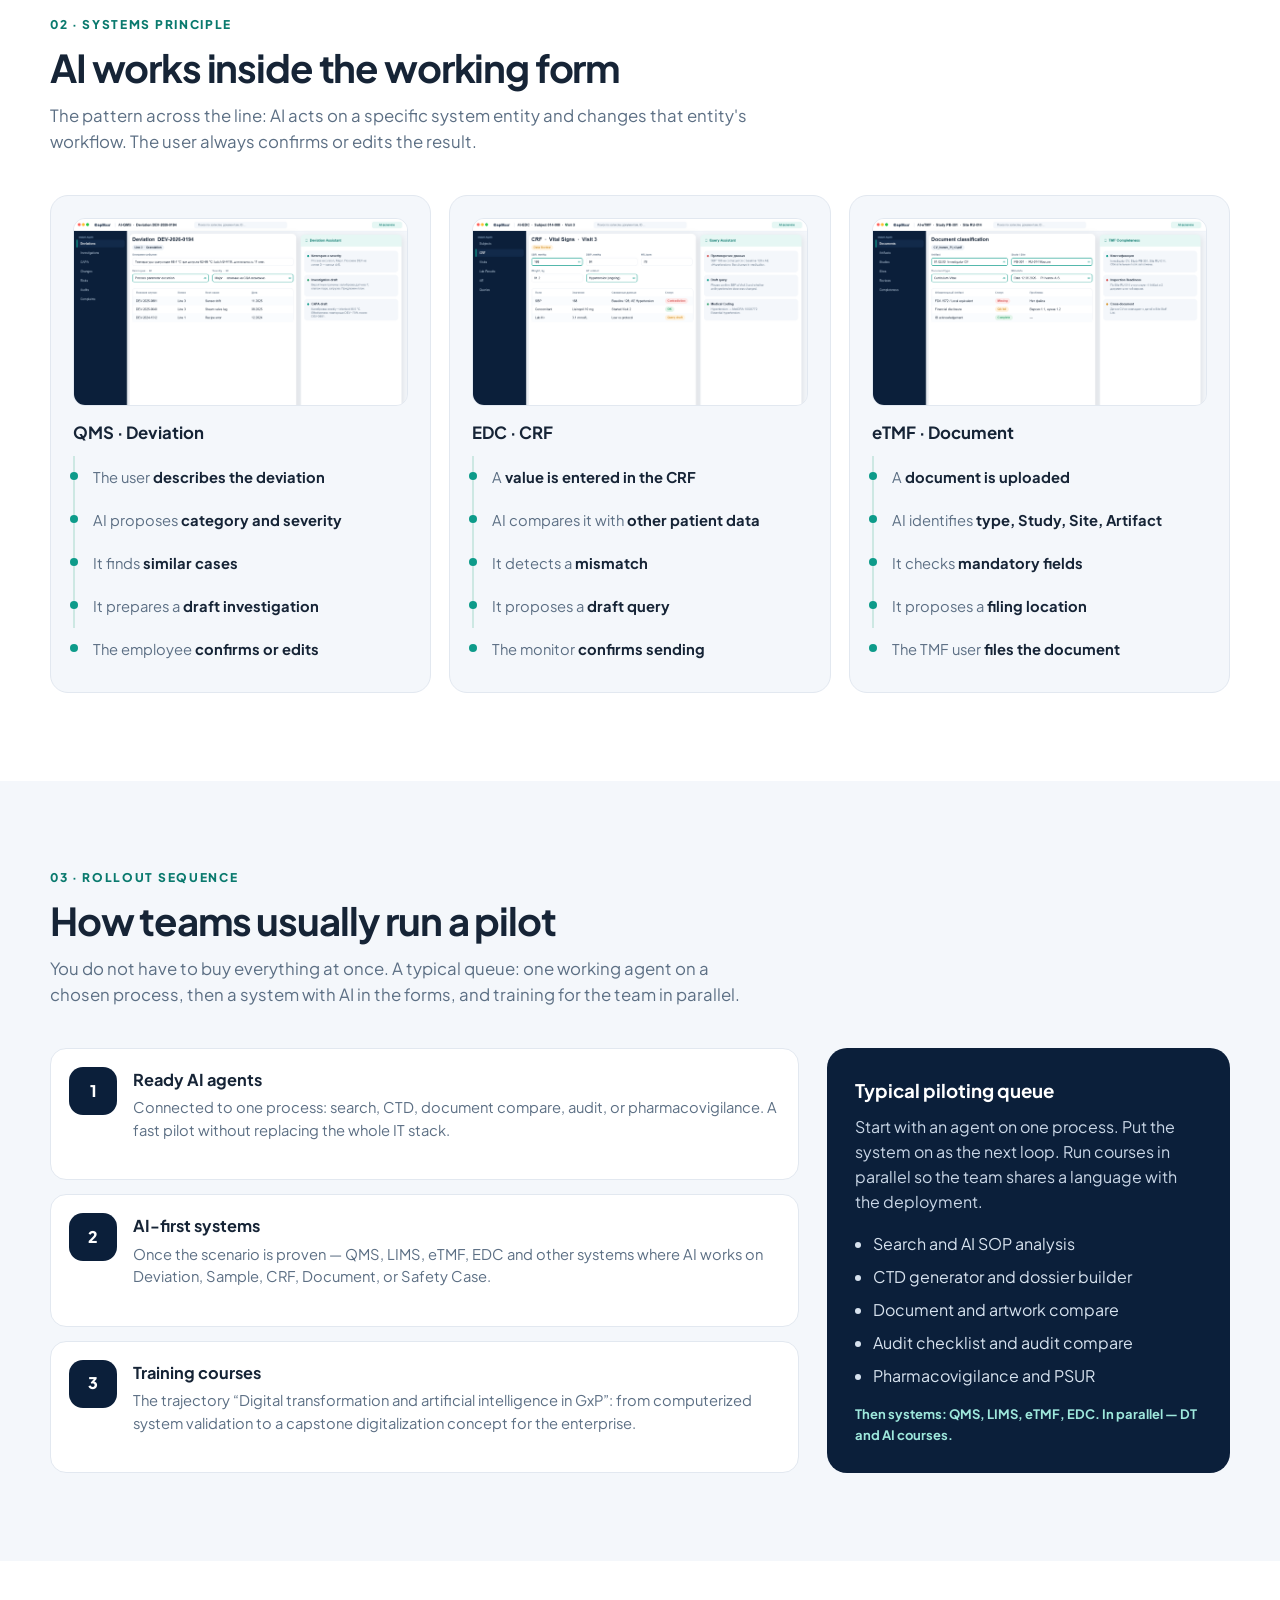
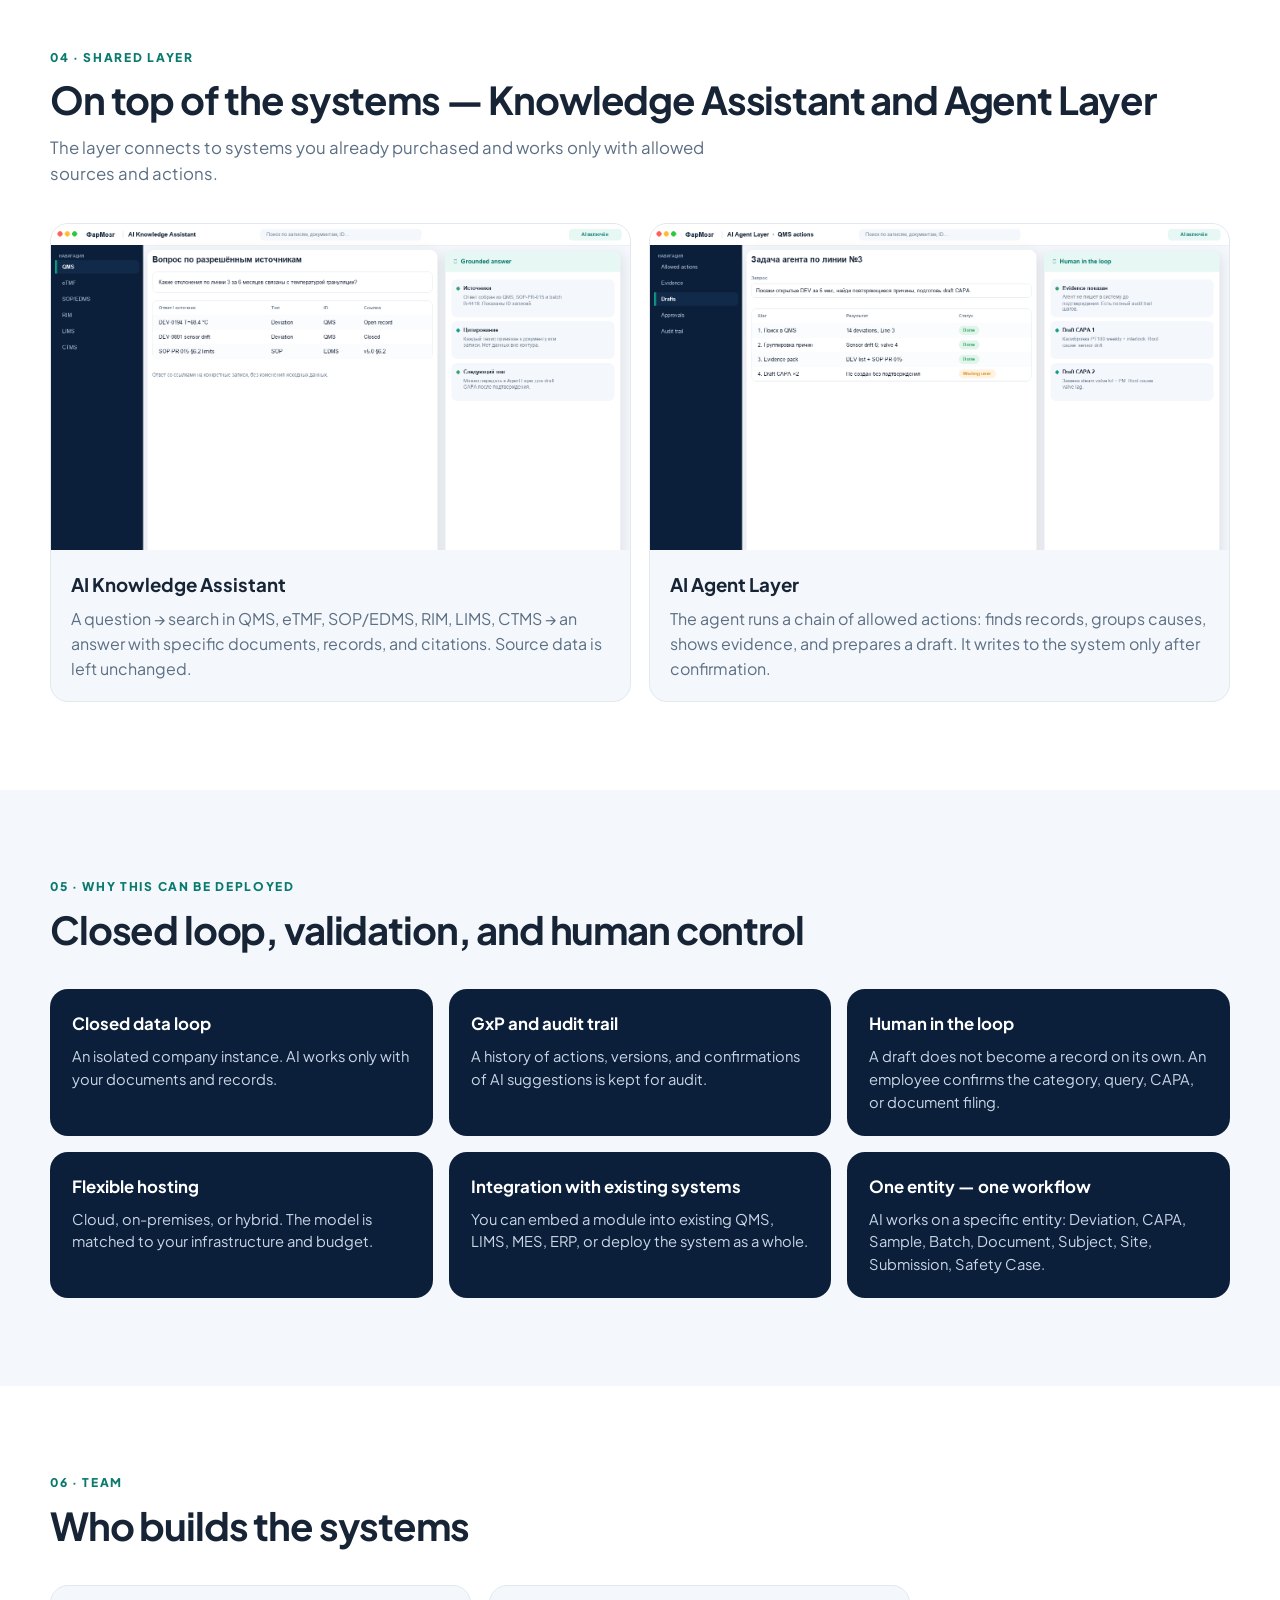
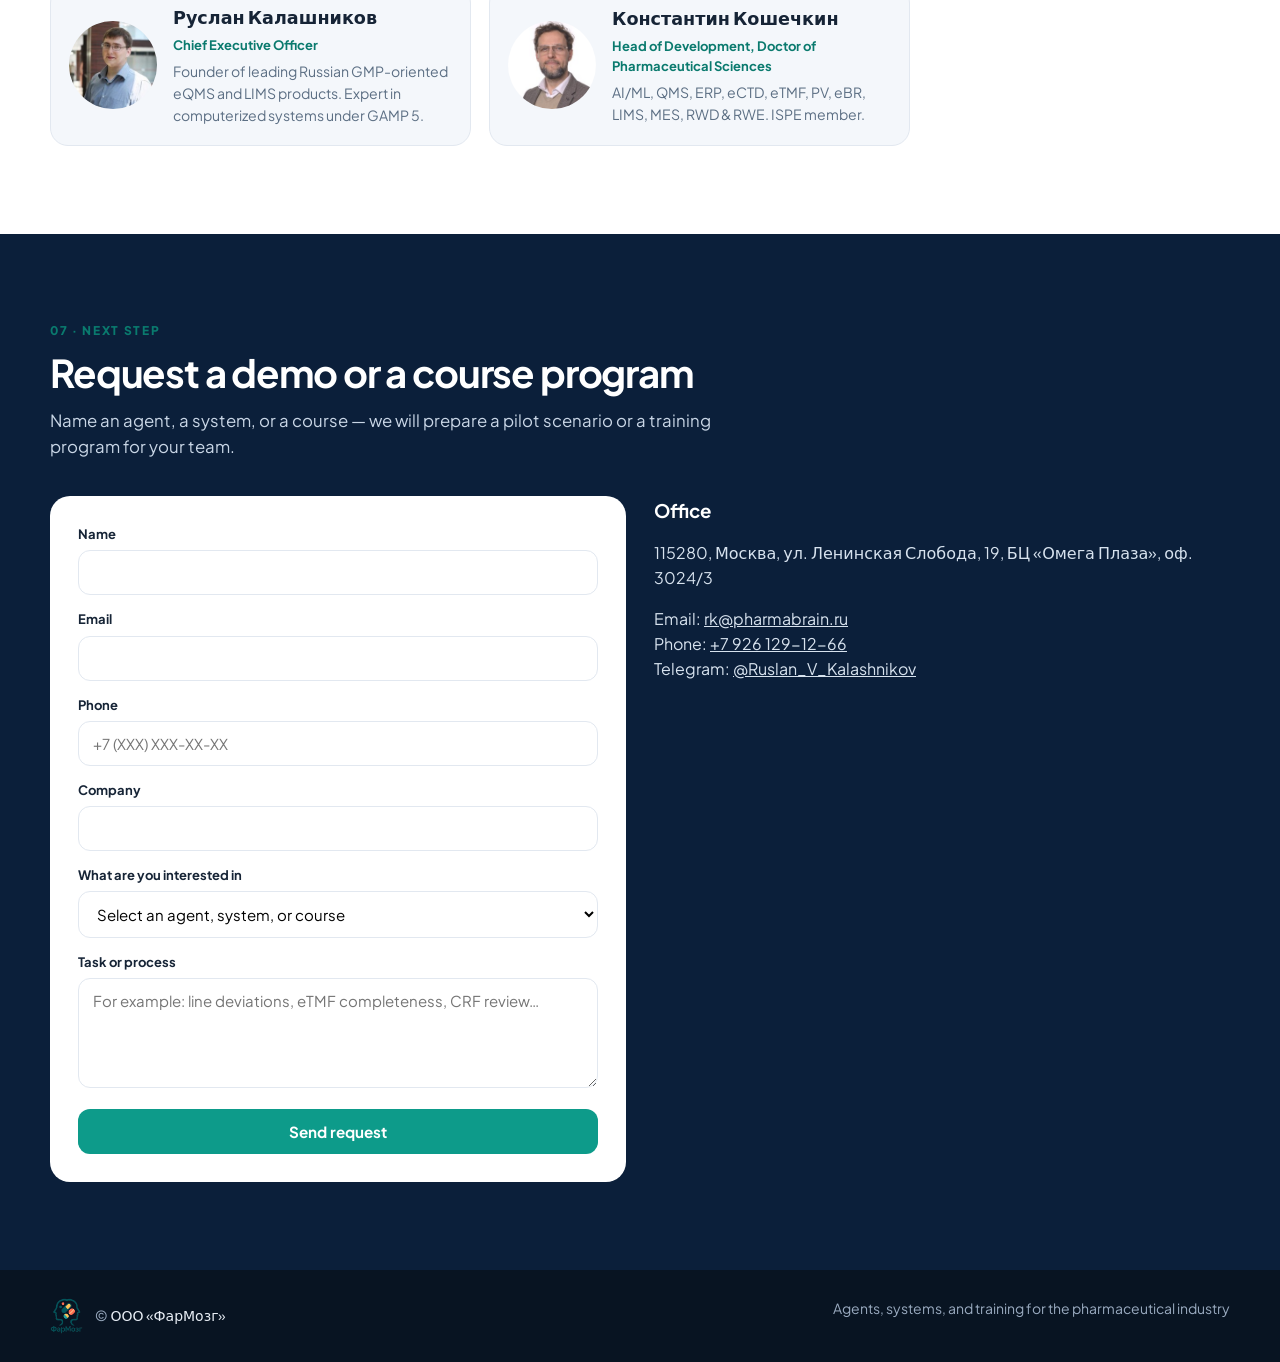
==== commit 71592f22: "AI-first" ====
--- a/index.html
+++ b/index.html
@@ -3,1054 +3,1021 @@
 <head>
     <meta charset="UTF-8" />
     <meta name="viewport" content="width=device-width, initial-scale=1.0"/>
-    <title>ФарМозг — AI-решения для фармацевтической индустрии</title>
+    <title>ФарМозг — AI-агенты, AI-first системы и обучение для фармацевтики</title>
+    <meta name="description" content="Готовые AI-агенты, AI-first системы и учебная траектория «Цифровая трансформация и ИИ в GxP»."/>
+    <link rel="icon" href="images/favicon.png" type="image/png">
+    <link rel="preconnect" href="https://fonts.googleapis.com">
+    <link rel="preconnect" href="https://fonts.gstatic.com" crossorigin>
+    <link href="https://fonts.googleapis.com/css2?family=Plus+Jakarta+Sans:wght@400;500;600;700;800&display=swap" rel="stylesheet">
     <style>
-        @import url('https://fonts.googleapis.com/css2?family=Roboto:wght@300;400;500;700&display=swap');
-
         :root {
-            --primary-color: #1c3a5e;
-            --secondary-color: #3a6ea5;
-            --light-bg: #f8f9fa;
-            --dark-text: #343a40;
-            --light-text: #6c757d;
-        }
-
+            --navy: #0b1f3a;
+            --navy-2: #122a4a;
+            --teal: #0d9b8a;
+            --teal-2: #0a7a6e;
+            --teal-s: #e6f7f4;
+            --bg: #f4f7fb;
+            --card: #ffffff;
+            --text: #162436;
+            --muted: #5c6f84;
+            --line: #e2e8f0;
+            --amber: #c9841a;
+            --red: #c44b4b;
+            --shadow: 0 18px 50px rgba(11, 31, 58, 0.12);
+            --radius: 18px;
+        }
+        * { box-sizing: border-box; }
+        html { scroll-behavior: smooth; }
         body {
-            font-family: 'Roboto', sans-serif;
             margin: 0;
-            padding: 0;
-            background-color: var(--light-bg);
-            color: var(--dark-text);
-            line-height: 1.6;
-        }
-
-        .container {
-            max-width: 1200px;
-            margin: 0 auto;
-            padding: 0 20px;
-        }
-
-        /* Header & Parallax Hero Section */
+            font-family: "Plus Jakarta Sans", system-ui, sans-serif;
+            color: var(--text);
+            background: var(--bg);
+            line-height: 1.55;
+        }
+        a { color: inherit; }
+        img { max-width: 100%; display: block; }
+        button, input, select, textarea { font-family: inherit; }
+        .container { width: min(1180px, calc(100% - 40px)); margin: 0 auto; }
+
+        /* Nav */
+        .nav {
+            position: sticky; top: 0; z-index: 50;
+            backdrop-filter: blur(16px);
+            background: rgba(255,255,255,0.86);
+            border-bottom: 1px solid var(--line);
+        }
+        .nav-inner {
+            display: flex; align-items: center; justify-content: space-between;
+            height: 68px; gap: 24px;
+        }
+        .logo {
+            display: flex; align-items: center;
+            text-decoration: none;
+        }
+        .logo img {
+            height: 52px; width: auto; display: block;
+        }
+        .nav-links { display: flex; gap: 16px; align-items: center; margin-left: auto; }
+        .nav-links a {
+            text-decoration: none; color: var(--muted); font-size: 0.92rem; font-weight: 600;
+        }
+        .nav-links a:hover { color: var(--navy); }
+        .nav-cta {
+            background: var(--navy); color: #fff !important;
+            padding: 10px 16px; border-radius: 999px;
+        }
+        .nav-tools { display: flex; align-items: center; gap: 10px; }
+        .lang-switch {
+            display: flex; border: 1px solid var(--line); border-radius: 999px; overflow: hidden;
+        }
+        .lang-switch button {
+            border: 0; background: transparent; padding: 7px 11px;
+            font-weight: 800; font-size: 12px; letter-spacing: .04em;
+            color: var(--muted); cursor: pointer;
+        }
+        .lang-switch button.active { background: var(--navy); color: #fff; }
+        .menu-btn {
+            display: none; background: none; border: 1px solid var(--line);
+            border-radius: 10px; padding: 8px 10px; cursor: pointer;
+        }
+
+        /* Buttons */
+        .btn {
+            display: inline-flex; align-items: center; justify-content: center; gap: 8px;
+            padding: 13px 20px; border-radius: 999px; text-decoration: none;
+            font-weight: 700; font-size: 0.95rem; border: 0; cursor: pointer;
+            transition: transform .15s ease, background .15s ease;
+        }
+        .btn:hover { transform: translateY(-1px); }
+        .btn-primary { background: #fff; color: var(--navy); }
+        .btn-navy { background: var(--navy); color: #fff; }
+        .btn-teal { background: var(--teal); color: #fff; }
+        .btn-ghost { background: transparent; color: #fff; border: 1px solid rgba(255,255,255,.28); }
+        .btn-line { background: #fff; color: var(--navy); border: 1px solid var(--line); }
+
+        /* Hero */
         .hero {
-            position: relative;
-            color: white;
-            padding: 120px 20px;
-            text-align: center;
-            background-image: url('https://randomtrees.com/blog/wp-content/uploads/2023/12/Ai-in-pharma--1600x900.jpg');
-            background-attachment: fixed;
-            background-position: center;
-            background-repeat: no-repeat;
-            background-size: cover;
-            z-index: 1;
-        }
-        
+            position: relative; color: #fff; overflow: hidden;
+            background: var(--navy) url("images/hero-bg.jpg") center/cover no-repeat;
+        }
         .hero::before {
-            content: '';
-            position: absolute;
-            top: 0;
-            left: 0;
-            right: 0;
-            bottom: 0;
-            background: rgba(28, 58, 94, 0.75); /* Dark blue overlay */
-            z-index: -1;
-        }
-
+            content: ""; position: absolute; inset: 0;
+            background: linear-gradient(90deg, rgba(8,20,38,.92) 0%, rgba(8,20,38,.78) 48%, rgba(8,20,38,.45) 100%);
+        }
+        .hero-grid {
+            position: relative; z-index: 1;
+            display: grid; grid-template-columns: 1.05fr .95fr; gap: 48px;
+            align-items: center; padding: 72px 0 64px;
+        }
+        .eyebrow {
+            display: inline-flex; align-items: center; gap: 8px;
+            background: rgba(13,155,138,.16); color: #9ee8dc;
+            border: 1px solid rgba(13,155,138,.35);
+            padding: 6px 12px; border-radius: 999px;
+            font-size: 12px; font-weight: 700; letter-spacing: .04em; text-transform: uppercase;
+        }
         .hero h1 {
-            margin: 0;
-            font-size: 3.8rem;
-            font-weight: 700;
-            text-shadow: 2px 2px 8px rgba(0,0,0,0.5);
-        }
-
-        .hero p {
-            font-size: 1.3rem;
-            margin-top: 15px;
-            max-width: 750px;
-            margin-left: auto;
-            margin-right: auto;
-            font-weight: 300;
-        }
-
-        .cta-button {
-            display: inline-block;
-            margin-top: 30px;
-            padding: 15px 30px;
-            background-color: #ffffff;
-            color: var(--primary-color);
-            border-radius: 50px;
-            text-decoration: none;
-            font-size: 1.1rem;
-            font-weight: 500;
-            transition: all 0.3s ease;
-            box-shadow: 0 4px 15px rgba(0,0,0,0.2);
-        }
-
-        .cta-button:hover {
-            background-color: #f1f1f1;
-            transform: translateY(-3px);
-            box-shadow: 0 6px 20px rgba(0,0,0,0.25);
-        }
-
-        /* Section Styles */
-        .section {
-            padding: 80px 0;
-            text-align: center;
-        }
-        
-        .section-light {
-            background-color: #ffffff;
-        }
-
-        .section h2 {
-            font-size: 2.5rem;
-            margin-bottom: 50px;
-            font-weight: 700;
-            position: relative;
-            display: inline-block;
-        }
-        
-        .section h2::after {
-            content: '';
-            position: absolute;
-            bottom: -10px;
-            left: 50%;
-            transform: translateX(-50%);
-            width: 60px;
-            height: 4px;
-            background-color: var(--secondary-color);
-            border-radius: 2px;
-        }
-        
-        .section p.subtitle {
-            font-size: 1.1rem;
-            color: var(--light-text);
-            max-width: 800px;
-            margin: -30px auto 50px;
-        }
-
-        /* About Section */
-        .about-content {
-            display: flex;
-            align-items: center;
-            gap: 50px;
-            text-align: left;
-        }
-        .about-text {
-            flex: 1;
-        }
-        .about-image {
-            flex: 1;
-            max-width: 500px;
-        }
-        .about-image img {
-            width: 100%;
-            border-radius: 12px;
-        }
-
-        /* Accordion Styles */
-        .accordion-container {
-            max-width: 900px;
-            margin: 0 auto;
-            text-align: left;
-        }
-
-        .accordion-item {
-            background: white;
-            border-radius: 12px;
-            margin-bottom: 15px;
-            box-shadow: 0 5px 25px rgba(0,0,0,0.08);
-            overflow: hidden;
-            border: 1px solid #e9ecef;
-        }
-        
-        .accordion-button {
-            background: white;
-            border: none;
-            width: 100%;
-            text-align: left;
-            padding: 20px 30px;
-            font-size: 1.4rem;
-            font-weight: 500;
-            cursor: pointer;
-            display: flex;
-            justify-content: space-between;
-            align-items: center;
-            transition: background-color 0.3s;
-        }
-        
-        .accordion-button:hover, .accordion-button.active {
-            background-color: #f1f8ff;
-        }
-        
-        .accordion-button::after {
-            content: '+';
-            font-size: 2rem;
-            color: var(--secondary-color);
-            transition: transform 0.3s ease;
-        }
-        
-        .accordion-button.active::after {
-            transform: rotate(45deg);
-        }
-
-        .accordion-content {
-            max-height: 0;
-            overflow: hidden;
-            transition: max-height 0.4s ease-out, padding 0.4s ease-out;
-            padding: 0 30px;
-        }
-        
-        .content-inner {
-            padding-bottom: 30px;
-            border-top: 1px solid #e9ecef;
-        }
-        
-        .content-inner h4 {
-            font-size: 1.2rem;
-            color: var(--primary-color);
-            margin-top: 1.5em;
-            margin-bottom: 0.5em;
-            border-left: 3px solid var(--secondary-color);
-            padding-left: 10px;
-        }
-        
-        .content-inner ul {
-            list-style-type: none;
-            padding-left: 15px;
-        }
-        
-        .content-inner li {
-            position: relative;
-            padding-left: 25px;
-            margin-bottom: 8px;
-        }
-        
-        .content-inner li::before {
-            content: '✓';
-            position: absolute;
-            left: 0;
-            color: #28a745;
-            font-weight: bold;
-        }
-
-        /* Team Section */
+            margin: 18px 0 16px; font-size: clamp(2.1rem, 4.4vw, 3.6rem);
+            line-height: 1.08; letter-spacing: -0.04em; font-weight: 800;
+        }
+        .hero-lead { font-size: 1.12rem; color: #d5deea; max-width: 540px; margin: 0 0 28px; }
+        .hero-actions { display: flex; flex-wrap: wrap; gap: 12px; }
+        .hero-meta { display: flex; gap: 22px; margin-top: 28px; color: #b7c5d6; font-size: 13px; font-weight: 600; }
+        .hero-meta span { display: flex; align-items: center; gap: 8px; }
+        .hero-meta span::before { content: ""; width: 7px; height: 7px; border-radius: 50%; background: var(--teal); }
+        .shot-wrap {
+            background: rgba(255,255,255,.08); border: 1px solid rgba(255,255,255,.14);
+            border-radius: 20px; padding: 10px; box-shadow: var(--shadow);
+        }
+        .shot-wrap img { border-radius: 12px; }
+
+        /* Sections */
+        section { padding: 88px 0; }
+        .kicker { color: var(--teal-2); font-weight: 800; font-size: 12px; letter-spacing: .14em; text-transform: uppercase; margin: 0 0 10px; }
+        h2 { font-size: clamp(1.7rem, 3vw, 2.4rem); letter-spacing: -0.03em; margin: 0 0 12px; line-height: 1.2; }
+        .sub { color: var(--muted); font-size: 1.05rem; max-width: 720px; margin: 0; }
+
+        /* Principle */
+        .principle { background: #fff; }
+        .flow-grid { display: grid; grid-template-columns: repeat(3, 1fr); gap: 18px; margin-top: 40px; }
+        .flow-card {
+            border: 1px solid var(--line); border-radius: var(--radius); padding: 22px;
+            background: var(--bg);
+        }
+        .flow-card h3 { margin: 0 0 10px; font-size: 1.05rem; }
+        .flow-card img {
+            width: 100%; border-radius: 12px; margin-bottom: 14px;
+            aspect-ratio: 16/9; object-fit: cover; object-position: top left;
+            border: 1px solid var(--line);
+        }
+        .flow-steps { list-style: none; padding: 0; margin: 0; }
+        .flow-steps li {
+            position: relative; padding: 10px 0 10px 18px;
+            border-left: 2px solid #cde8e3; color: var(--muted); font-size: 0.92rem;
+        }
+        .flow-steps li:last-child { border-left-color: transparent; }
+        .flow-steps li::before {
+            content: ""; position: absolute; left: -5px; top: 16px;
+            width: 8px; height: 8px; border-radius: 50%; background: var(--teal);
+        }
+        .flow-steps strong { color: var(--text); }
+
+        /* Buy */
+        .buy-grid { display: grid; grid-template-columns: 1.3fr .7fr; gap: 28px; margin-top: 40px; }
+        .steps { display: grid; gap: 14px; }
+        .step {
+            display: grid; grid-template-columns: 48px 1fr; gap: 16px;
+            background: #fff; border: 1px solid var(--line); border-radius: 16px; padding: 18px;
+        }
+        .num {
+            width: 48px; height: 48px; border-radius: 14px;
+            background: var(--navy); color: #fff; display: grid; place-items: center;
+            font-weight: 800;
+        }
+        .step h3 { margin: 0 0 4px; font-size: 1.02rem; }
+        .step p { margin: 0; color: var(--muted); font-size: 0.92rem; }
+        .buy-aside {
+            background: var(--navy); color: #fff; border-radius: 20px; padding: 28px;
+        }
+        .buy-aside h3 { margin: 0 0 10px; }
+        .buy-aside p { color: #c9d6e6; margin: 0 0 18px; }
+        .buy-aside ul { margin: 0; padding-left: 18px; color: #d7e2ee; }
+        .buy-aside li { margin: 8px 0; }
+
+        /* Catalog */
+        .filters { display: flex; flex-wrap: wrap; gap: 8px; margin: 36px 0 22px; }
+        .filter {
+            border: 1px solid var(--line); background: #fff; color: var(--muted);
+            border-radius: 999px; padding: 8px 14px; font-weight: 700; font-size: 13px; cursor: pointer;
+        }
+        .filter.active { background: var(--navy); color: #fff; border-color: var(--navy); }
+        .prio-note { color: var(--muted); font-size: 13px; margin: -8px 0 18px; }
+        .offer-tabs { display: grid; grid-template-columns: 1fr 1fr 1fr; gap: 12px; margin: 28px 0 8px; }
+        .offer-tab {
+            text-align: left; border: 1px solid var(--line); background: #fff;
+            border-radius: 16px; padding: 16px 18px; cursor: pointer; color: var(--text);
+        }
+        .offer-tab strong { display: block; font-size: 1.02rem; }
+        .offer-tab span { display: block; margin-top: 4px; color: var(--muted); font-size: 0.86rem; }
+        .offer-tab.active { background: var(--navy); border-color: var(--navy); color: #fff; }
+        .offer-tab.active span { color: #c9d6e6; }
+        .catalog-grid {
+            display: grid; grid-template-columns: repeat(3, 1fr); gap: 18px;
+        }
+        .product-card {
+            background: #fff; border: 1px solid var(--line); border-radius: 18px;
+            overflow: hidden; display: flex; flex-direction: column;
+            transition: transform .18s ease, box-shadow .18s ease;
+        }
+        .product-card:hover { transform: translateY(-3px); box-shadow: var(--shadow); }
+        .product-shot { background: #eaf0f6; aspect-ratio: 16/10; overflow: hidden; }
+        .product-shot img { width: 100%; height: 100%; object-fit: cover; object-position: top left; }
+        .course-shot {
+            height: 100%; display: flex; flex-direction: column; justify-content: flex-end;
+            padding: 18px 18px 16px; color: #fff;
+            background: linear-gradient(145deg, #0b1f3a, #1a4a6e);
+        }
+        .course-shot--basic { background: linear-gradient(145deg, #0b1f3a, #1a4a6e); }
+        .course-shot--intermediate { background: linear-gradient(145deg, #0a5c54, #0d9b8a); }
+        .course-shot--advanced { background: linear-gradient(145deg, #122a4a, #2a5a8a); }
+        .course-shot--expert { background: linear-gradient(145deg, #6a4a10, #c9841a); }
+        .course-shot[hidden], #modalImg[hidden] { display: none !important; }
+        .course-hours { font-size: 1.55rem; font-weight: 800; letter-spacing: -0.03em; }
+        .course-level { margin-top: 4px; font-size: 12px; font-weight: 700; letter-spacing: .08em; text-transform: uppercase; opacity: .88; }
+        .modal-shot .course-shot { min-height: 160px; }
+        .product-body { padding: 18px 18px 16px; display: flex; flex-direction: column; gap: 10px; flex: 1; }
+        .product-top { display: flex; justify-content: space-between; gap: 8px; align-items: flex-start; }
+        .badge {
+            font-size: 11px; font-weight: 800; letter-spacing: .04em; text-transform: uppercase;
+            background: var(--teal-s); color: var(--teal-2); padding: 4px 8px; border-radius: 999px;
+        }
+        .badge.muted { background: var(--bg); color: var(--muted); }
+        .product-body h3 { margin: 0; font-size: 1.12rem; letter-spacing: -0.02em; }
+        .product-body p { margin: 0; color: var(--muted); font-size: 0.9rem; }
+        .tags { display: flex; flex-wrap: wrap; gap: 6px; }
+        .tag { background: var(--bg); color: var(--navy-2); font-size: 11px; font-weight: 700; padding: 4px 8px; border-radius: 8px; }
+        .card-actions { display: flex; gap: 8px; margin-top: auto; padding-top: 8px; }
+        .card-actions .btn { flex: 1; padding: 10px 12px; font-size: 13px; }
+
+        /* Layer */
+        .layer { background: #fff; }
+        .layer-grid { display: grid; grid-template-columns: 1fr 1fr; gap: 18px; margin-top: 36px; }
+        .layer-card { border: 1px solid var(--line); border-radius: 18px; overflow: hidden; background: var(--bg); }
+        .layer-card img { width: 100%; aspect-ratio: 16/9; object-fit: cover; object-position: top; }
+        .layer-copy { padding: 20px; }
+        .layer-copy h3 { margin: 0 0 8px; }
+        .layer-copy p { margin: 0; color: var(--muted); }
+
+        /* Advantages */
+        .adv-grid { display: grid; grid-template-columns: repeat(3, 1fr); gap: 16px; margin-top: 36px; }
+        .adv {
+            background: var(--navy); color: #fff; border-radius: 18px; padding: 22px;
+        }
+        .adv h3 { margin: 0 0 8px; font-size: 1.05rem; }
+        .adv p { margin: 0; color: #c9d6e6; font-size: 0.92rem; }
+
+        /* Team */
+        .team { background: #fff; }
+        .team-grid { display: grid; grid-template-columns: 1fr 1fr; gap: 18px; margin-top: 36px; max-width: 860px; }
         .team-card {
-            max-width: 400px;
-            margin: 0 auto;
-            background: white;
-            padding: 30px;
-            border-radius: 12px;
-            box-shadow: 0 10px 30px rgba(0,0,0,0.1);
-        }
-        .team-card img {
-            width: 120px;
-            height: 120px;
-            border-radius: 50%;
-            object-fit: cover;
-            margin-bottom: 20px;
-            border: 4px solid var(--secondary-color);
-        }
-        .team-card h3 {
-            margin: 0 0 5px;
-            font-size: 1.5rem;
-        }
-        .team-card .title {
-            color: var(--secondary-color);
-            font-weight: 500;
-            margin-bottom: 15px;
-        }
-
-        /* Contact Section */
-        #contact {
-            background-color: var(--primary-color);
-            color: #e9ecef;
-        }
-        #contact h2 {
-            color: white;
-        }
-        .contact-form {
-            max-width: 700px;
-            margin: 0 auto;
-            background: #ffffff;
-            padding: 40px;
-            border-radius: 12px;
-            text-align: left;
-            color: var(--dark-text);
-        }
-        .form-group {
-            margin-bottom: 20px;
-        }
-        .form-group label {
-            display: block;
-            margin-bottom: 8px;
-            font-weight: 500;
-        }
-        .form-group input, .form-group textarea {
-            width: 100%;
-            padding: 12px;
-            border-radius: 8px;
-            border: 1px solid #ced4da;
-            font-family: 'Roboto', sans-serif;
-            font-size: 1rem;
-        }
-        .form-group textarea {
-            resize: vertical;
-            min-height: 120px;
-        }
-        .submit-button {
-            width: 100%;
-            padding: 15px;
-            background-color: var(--secondary-color);
-            color: white;
-            border: none;
-            border-radius: 8px;
-            font-size: 1.1rem;
-            font-weight: 500;
-            cursor: pointer;
-            transition: background-color 0.3s;
-        }
-        .submit-button:hover {
-            background-color: var(--primary-color);
-        }
-        .form-message {
-            padding: 15px;
-            margin-bottom: 20px;
-            border-radius: 8px;
-            text-align: center;
-            font-weight: 500;
-        }
-        .form-message.success {
-            background-color: #d4edda;
-            color: #155724;
-            border: 1px solid #c3e6cb;
-        }
-        .form-message.error {
-            background-color: #f8d7da;
-            color: #721c24;
-            border: 1px solid #f5c6cb;
-        }
-
-        /* Footer */
+            display: grid; grid-template-columns: 88px 1fr; gap: 16px; align-items: center;
+            border: 1px solid var(--line); border-radius: 18px; padding: 18px; background: var(--bg);
+        }
+        .team-card img { width: 88px; height: 88px; border-radius: 50%; object-fit: cover; }
+        .team-card h3 { margin: 0 0 4px; font-size: 1.1rem; }
+        .team-card .role { color: var(--teal-2); font-weight: 700; font-size: 13px; margin: 0 0 6px; }
+        .team-card p { margin: 0; color: var(--muted); font-size: 0.88rem; }
+
+        /* Contact */
+        #contact { background: var(--navy); color: #fff; }
+        #contact .sub { color: #c9d6e6; }
+        .contact-grid { display: grid; grid-template-columns: 1fr 1fr; gap: 28px; margin-top: 36px; }
+        .form {
+            background: #fff; color: var(--text); border-radius: 20px; padding: 28px;
+        }
+        .form-row { margin-bottom: 14px; }
+        label { display: block; font-weight: 700; font-size: 13px; margin-bottom: 6px; }
+        input, select, textarea {
+            width: 100%; padding: 12px 14px; border: 1px solid var(--line); border-radius: 12px;
+            font-size: 15px; background: #fff;
+        }
+        textarea { min-height: 110px; resize: vertical; }
+        .map-card { color: #d7e2ee; }
+        .map-card h3 { margin: 0 0 8px; color: #fff; }
+        iframe { width: 100%; height: 280px; border: 0; border-radius: 16px; margin-top: 12px; }
+
         footer {
-            text-align: center;
-            padding: 30px 20px;
-            background-color: #112337;
-            color: #adb5bd;
-            font-size: 0.9rem;
-        }
-        footer a {
-            color: #f8f9fa;
-            text-decoration: none;
-        }
-        footer a:hover {
-            text-decoration: underline;
-        }
-        .team-grid {
-            display: grid;
-            grid-template-columns: repeat(auto-fit, minmax(300px, 1fr));
-            gap: 30px;
-            max-width: 900px;
-            margin: 0 auto;
-        }
-        @media (max-width: 768px) {
-        /* Styles for tablets and mobile devices */
-        .hero {
-            background-attachment: scroll; /* Disable parallax on mobile for better performance */
-            padding: 80px 20px;
-        }
-    
-        .hero h1 {
-            font-size: 2.5rem; /* Reduce font size for smaller screens */
-        }
-    
-        .hero p {
-            font-size: 1.1rem;
-        }
-    
-        .section {
-            padding: 50px 0; /* Reduce section padding */
-        }
-    
-        .section h2 {
-            font-size: 2rem; /* Reduce heading size */
-        }
-    
-        .about-content {
-            flex-direction: column; /* Stack the text and image vertically */
-            gap: 30px;
-        }
-    
-        .about-image {
-            max-width: 100%; /* Make image full-width on mobile */
-        }
-    
-        .accordion-button {
-            font-size: 1.2rem; /* Reduce accordion button font size */
-            padding: 15px 20px;
-        }
-    
-        .accordion-content {
-            padding: 0 20px;
-        }
-    
-        .content-inner {
-            padding-bottom: 20px;
-        }
-    
-        .team-grid {
-            grid-template-columns: 1fr; /* Display team cards in a single column */
-        }
-    }
-    
-    @media (max-width: 480px) {
-        /* Further adjustments for smaller phones */
-        body {
-            font-size: 16px;
-        }
-    
-        .hero h1 {
-            font-size: 2rem;
-        }
-        
-        .cta-button {
-            font-size: 1rem;
-            padding: 12px 24px;
-        }
-    }
+            background: #081422; color: #9aabc0; padding: 28px 0; font-size: 14px;
+        }
+        footer .container { display: flex; justify-content: space-between; gap: 16px; flex-wrap: wrap; }
+        footer a { color: #e8eef5; text-decoration: none; }
+
+        /* Modal */
+        .modal {
+            position: fixed; inset: 0; z-index: 80; display: none;
+            background: rgba(8,20,38,.55);
+        }
+        .modal.open { display: block; }
+        .modal-panel {
+            position: absolute; right: 0; top: 0; bottom: 0; width: min(640px, 100%);
+            background: #fff; overflow: auto; box-shadow: var(--shadow);
+        }
+        .modal-shot { background: #eaf0f6; }
+        .modal-shot img { width: 100%; }
+        .modal-body { padding: 24px; }
+        .modal-close {
+            position: absolute; top: 14px; right: 14px; z-index: 2;
+            width: 36px; height: 36px; border: 0; border-radius: 50%;
+            background: rgba(255,255,255,.92); cursor: pointer; font-size: 20px;
+        }
+        .ai-list { list-style: none; padding: 0; margin: 12px 0 0; }
+        .ai-list li {
+            padding: 12px 0; border-bottom: 1px solid var(--line); font-size: 0.92rem;
+        }
+        .ai-list strong { display: block; margin-bottom: 2px; }
+        .modal-about {
+            margin-top: 16px; padding: 14px 16px;
+            background: var(--bg); border-radius: 12px; border: 1px solid var(--line);
+        }
+        .modal-about p { margin: 0 0 8px; color: var(--muted); font-size: 0.92rem; }
+        .modal-about p:last-child { margin-bottom: 0; }
+
+        .toast {
+            display: none; margin-top: 12px; padding: 12px; border-radius: 12px; font-weight: 600; text-align: center;
+        }
+        .toast.ok { display: block; background: #d4edda; color: #155724; }
+        .toast.err { display: block; background: #f8d7da; color: #721c24; }
+
+        @media (max-width: 980px) {
+            .hero-grid, .buy-grid, .catalog-grid, .layer-grid, .adv-grid, .contact-grid, .flow-grid, .team-grid {
+                grid-template-columns: 1fr;
+            }
+            .catalog-grid { grid-template-columns: 1fr 1fr; }
+            .nav-links { display: none; }
+            .nav-links { margin-left: 0; }
+            .nav-links.open {
+                display: flex; flex-direction: column; position: absolute; top: 68px; left: 0; right: 0;
+                background: #fff; padding: 16px; border-bottom: 1px solid var(--line); align-items: flex-start;
+            }
+            .menu-btn { display: block; }
+            .hero-grid { padding: 48px 0; }
+            .offer-tabs { grid-template-columns: 1fr; }
+        }
+        @media (max-width: 640px) {
+            .catalog-grid { grid-template-columns: 1fr; }
+            .container { width: min(1180px, calc(100% - 28px)); }
+            section { padding: 64px 0; }
+        }
     </style>
-    <link rel="icon" href="https://pharmabrain.ru/PharmAI/static/logo.png" type="image/png">
 </head>
 <body>
-
-<header class="hero">
-    <div class="container">
-        <h1>ФарМозг</h1>
-        <p>Комплексная платформа AI-решений для трансформации фармацевтической индустрии. От R&D до маркетинга — мы ускоряем ваш успех, опираясь на данные.</p>
-        <a href="#contact" class="cta-button">Запросить демонстрацию</a>
-    </div>
-</header>
-
-<main>
-
-    <section id="about" class="section section-light">
-        <div class="container">
-            <h2>О платформе ФарМозг</h2>
-            <div class="about-content">
-                <div class="about-text">
-                    <h3>Новый драйвер революции в фармацевтике</h3>
-                    <p>Фармацевтическая отрасль существенно отстает во внедрении ИИ по сравнению с финансами и ритейлом. Разработка лекарств остается затратным и длительным процессом из-за ручной обработки данных и неэффективного отбора кандидатов.</p>
-                    <p><strong>ФарМозг</strong> — это комплексная платформа готовых ИИ-решений, разработанная для устранения этих барьеров. Мы предлагаем интегрируемые модули для каждого этапа жизненного цикла препарата — от R&D до маркетинга, чтобы российские компании могли конкурировать на глобальном уровне. Наша цель — сделать передовые технологии доступными и перейти от ручных операций к принятию решений на основе данных.</p>
+    <header class="nav">
+        <div class="container nav-inner">
+            <a class="logo" href="#top"><img src="images/logo.png" alt="ФарМозг"></a>
+            <nav class="nav-links" id="navLinks">
+                <a href="#catalog" data-offer="agents" data-i18n="nav_agents">Агенты</a>
+                <a href="#catalog" data-offer="systems" data-i18n="nav_systems">Системы</a>
+                <a href="#catalog" data-offer="courses" data-i18n="nav_courses">Курсы</a>
+                <a href="#buy" data-i18n="nav_buy">Как внедрять</a>
+                <a href="#team" data-i18n="nav_team">Команда</a>
+                <a class="nav-cta" href="#contact" data-i18n="nav_demo">Запросить демо</a>
+            </nav>
+            <div class="nav-tools">
+                <div class="lang-switch" role="group" aria-label="Language" data-i18n-aria="lang">
+                    <button type="button" data-set-lang="ru" class="active">RU</button>
+                    <button type="button" data-set-lang="en">EN</button>
                 </div>
-                <div class="about-image">
-                    <img src="https://img.freepik.com/free-photo/glowing-blue-sphere-held-by-human-hand-in-blurry-field-generative-ai_188544-12457.jpg" alt="AI in Pharma">
+                <button class="menu-btn" id="menuBtn" data-i18n-aria="menu" aria-label="Меню">☰</button>
+            </div>
+        </div>
+    </header>
+
+    <section class="hero" id="top">
+        <div class="container hero-grid">
+            <div>
+                <div class="eyebrow" data-i18n="hero_eyebrow">Очередь внедрения · GxP</div>
+                <h1 data-i18n="hero_h1">Пилот с готовых агентов. Затем AI-first системы</h1>
+                <p class="hero-lead" data-i18n="hero_lead">Обычный порядок внедрения: начать с агентов, которые уже работают, — поиск по базе знаний, CTD, сравнение документов, аудиты, фармаконадзор. Когда сценарий подтверждён, разворачивать AI-first систему с ИИ внутри рабочих форм Deviation, Sample, CRF и Document. Параллельно команда проходит учебную траекторию по цифровой трансформации и ИИ в GxP.</p>
+                <div class="hero-actions">
+                    <a class="btn btn-primary" href="#catalog" data-offer="agents" data-i18n="hero_cta_catalog">Готовые агенты</a>
+                    <a class="btn btn-ghost" href="#catalog" data-offer="systems" data-i18n="hero_cta_systems">AI-first системы</a>
+                    <a class="btn btn-ghost" href="#catalog" data-offer="courses" data-i18n="hero_cta_courses">Учебные курсы</a>
+                </div>
+                <div class="hero-meta">
+                    <span data-i18n="hero_meta1">21 готовый агент</span>
+                    <span data-i18n="hero_meta2">30 систем в линейке</span>
+                    <span data-i18n="hero_meta3">16 курсов по ЦТ и ИИ</span>
+                </div>
+            </div>
+            <div class="hero-shot">
+                <div class="shot-wrap">
+                    <img src="images/agents/home.png" data-i18n-alt="hero_shot_alt" alt="Каталог готовых AI-агентов PharmAI">
                 </div>
             </div>
         </div>
     </section>
 
-    <section id="modules" class="section section-light">
-      <div class="container">
-        <h2>Реализованные модули платформы</h2>
-        <p class="subtitle">Каждый модуль — это готовое решение для автоматизации регуляторных, производственных и аналитических процессов.</p>
-    
-        <div class="accordion-container">
-    
-          <div class="accordion-item">
-            <button class="accordion-button">📘 Аудит СОП (AI Compliance Check)</button>
-            <div class="accordion-content">
-              <div class="content-inner">
-                <p><strong>Назначение:</strong> интеллектуальный аудит процедур (SOP) на соответствие GMP или ISO. Модуль объединяет анализ регуляторных документов, загрузку доказательств и уточняющие вопросы аудитора.</p>
-                <h4>Основные возможности:</h4>
-                <ul>
-                  <li>Анализ вопросов с расшифровкой аббревиатур и определением юрисдикции.</li>
-                  <li>Поиск контекста по векторным embeddings и формирование ответов с цитированием документов.</li>
-                  <li>Работа с комбинированными запросами (вопрос + загруженный отчёт).</li>
-                </ul>
-                <p><strong>Применение:</strong> подготовка к инспекциям, внутренние аудиты, верификация изменений SOP.</p>
-              </div>
-            </div>
-          </div>
-    
-          <div class="accordion-item">
-            <button class="accordion-button">⚙️ Управление рисками (Risk Management)</button>
-            <div class="accordion-content">
-              <div class="content-inner">
-                <p><strong>Назначение:</strong> модуль для проведения FMEA и других сессий оценки рисков с AI-рекомендациями и экспортом отчётов.</p>
-                <h4>Основные возможности:</h4>
-                <ul>
-                  <li>Создание и ведение реестров рисков с оценками S, P, D и автоматическим расчётом RPN.</li>
-                  <li>Генерация новых рисков и предложений по минимизации с помощью LLM.</li>
-                  <li>Совместная работа и анализ истории изменений.</li>
-                </ul>
-                <p><strong>Применение:</strong> производственные и технологические риски, аудит CAPA, контроль изменений.</p>
-              </div>
-            </div>
-          </div>
-    
-          <div class="accordion-item">
-            <button class="accordion-button">📄 Проекты POOB (Отчёты по безопасности)</button>
-            <div class="accordion-content">
-              <div class="content-inner">
-                <p><strong>Назначение:</strong> автоматизация подготовки PSUR и других периодических отчётов по безопасности.</p>
-                <h4>Основные возможности:</h4>
-                <ul>
-                  <li>Хранение метаданных проекта и документов разных периодов.</li>
-                  <li>AI-генерация разделов отчёта на основе загруженных материалов.</li>
-                  <li>Экспорт в DOCX или PDF с проверкой полноты данных.</li>
-                </ul>
-                <p><strong>Применение:</strong> фармаконадзор, аналитика сигналов безопасности, подготовка PSUR/DSUR.</p>
-              </div>
-            </div>
-          </div>
-    
-          <div class="accordion-item">
-            <button class="accordion-button">💊 Рабочее пространство фармаконадзора (Pharmacovigilance Workspace)</button>
-            <div class="accordion-content">
-              <div class="content-inner">
-                <p><strong>Назначение:</strong> централизованная работа с PV-документами, шаблонными анализами и поисковыми запросами.</p>
-                <ul>
-                  <li>Классификация загруженных файлов (ICSR, PSUR, RMP, SOP и др.).</li>
-                  <li>Шаблоны для извлечения новых сигналов и анализа серьёзных НЯ.</li>
-                  <li>Агрегация статистики и ведение архива доказательств.</li>
-                </ul>
-                <p><strong>Применение:</strong> автоматизация PV-аналитики и формирование регуляторных отчётов.</p>
-              </div>
-            </div>
-          </div>
-    
-          <div class="accordion-item">
-            <button class="accordion-button">📚 Генератор документов CTD</button>
-            <div class="accordion-content">
-              <div class="content-inner">
-                <p><strong>Назначение:</strong> ускоренное создание отдельных документов CTD (например, модуля 2.5 или 2.7) с поддержкой AI-валидации.</p>
-                <ul>
-                  <li>Генерация структуры и разделов с сохранением истории версий.</li>
-                  <li>Проверка полноты и согласованности текста.</li>
-                  <li>Экспорт DOCX/ZIP и повторное использование наработок.</li>
-                </ul>
-                <p><strong>Применение:</strong> регистрационные досье, ответы на запросы регуляторов.</p>
-              </div>
-            </div>
-          </div>
-    
-          <div class="accordion-item">
-            <button class="accordion-button">🧾 Генератор чек-листов аудита</button>
-            <div class="accordion-content">
-              <div class="content-inner">
-                <p><strong>Назначение:</strong> автоматическое формирование контрольных списков аудита на основе стандартов GMP/ISO и особенностей площадки.</p>
-                <ul>
-                  <li>Выбор глубины проверки — базовая, детальная, риск-ориентированная.</li>
-                  <li>Группировка пунктов по направлениям (QMS, оборудование, отклонения).</li>
-                </ul>
-                <p><strong>Применение:</strong> внутренние и внешние аудиты, квалификация поставщиков.</p>
-              </div>
-            </div>
-          </div>
-    
-          <div class="accordion-item">
-            <button class="accordion-button">🔄 План внедрения изменений</button>
-            <div class="accordion-content">
-              <div class="content-inner">
-                <p><strong>Назначение:</strong> генерация детализированных планов внедрения утверждённых изменений (формы 02/04).</p>
-                <ul>
-                  <li>Формирование структуры задач, сроков и ответственных.</li>
-                  <li>Интерактивное редактирование и экспорт в DOCX/PDF.</li>
-                  <li>AI-ответы на вопросы по плану и контексту изменений.</li>
-                </ul>
-                <p><strong>Применение:</strong> CAPA-планы, проекты tech-transfer, регуляторные изменения.</p>
-              </div>
-            </div>
-          </div>
-    
-          <div class="accordion-item">
-            <button class="accordion-button">📊 Управление изменениями и PQR-отчёты</button>
-            <div class="accordion-content">
-              <div class="content-inner">
-                <p><strong>Назначение:</strong> управление проектами PQR и контроль изменений с генерацией разделов отчёта на основе аналитики.</p>
-                <ul>
-                  <li>Автоматический сбор и индексирование доказательств (CAPA, отклонения, тренды).</li>
-                  <li>AI-создание текстов разделов и анализ KPI.</li>
-                  <li>Экспорт итогового отчёта в DOCX или PDF.</li>
-                </ul>
-                <p><strong>Применение:</strong> ежегодные обзоры качества продукции, аудит изменений.</p>
-              </div>
-            </div>
-          </div>
-    
-          <div class="accordion-item">
-            <button class="accordion-button">📑 Сравнение аудитов</button>
-            <div class="accordion-content">
-              <div class="content-inner">
-                <p><strong>Назначение:</strong> модуль для сравнения двух отчётов аудита и выделения улучшений, регрессий и неизменных областей.</p>
-                <ul>
-                  <li>Поддержка форматов PDF, DOCX, TXT.</li>
-                  <li>Автоматический анализ отличий и формирование краткого отчёта.</li>
-                </ul>
-                <p><strong>Применение:</strong> оценка эффективности CAPA и подготовка к последующим проверкам.</p>
-              </div>
-            </div>
-          </div>
-    
-        </div>
-      </div>
-    </section>
-
-    <!-- Конкурентные преимущества -->
-    <section id="advantages" class="section" style="background: linear-gradient(135deg, #1c3a5e 0%, #274c7d 100%); color: #fff; text-align: center;">
-      <div class="container">
-        <h2 style="color: #fff;">Конкурентные преимущества</h2>
-        <p class="subtitle" style="color: #dbe2ef;">PharmaBrain — это не просто AI-платформа, а надёжная экосистема для регулируемых индустрий.</p>
-    
-        <div style="display: grid; grid-template-columns: repeat(auto-fit, minmax(280px, 1fr)); gap: 40px; margin-top: 50px; text-align: left;">
-          
-          <div style="background: rgba(255,255,255,0.1); padding: 25px; border-radius: 15px;">
-            <h3 style="margin-top:0;">🔒 Закрытый контур данных</h3>
-            <p>Каждая компания получает изолированный инстанс системы и полностью контролирует доступ к своим данным.</p>
-          </div>
-    
-          <div style="background: rgba(255,255,255,0.1); padding: 25px; border-radius: 15px;">
-            <h3 style="margin-top:0;">✅ Валидация и аудит-трейл</h3>
-            <p>Система соответствует требованиям GxP: сохраняет историю действий, версий и изменений для последующего аудита.</p>
-          </div>
-    
-          <div style="background: rgba(255,255,255,0.1); padding: 25px; border-radius: 15px;">
-            <h3 style="margin-top:0;">🧠 Контекст компании</h3>
-            <p>AI работает только в пределах документов и данных компании, что исключает «галлюцинации» и обеспечивает достоверность ответов.</p>
-          </div>
-    
-          <div style="background: rgba(255,255,255,0.1); padding: 25px; border-radius: 15px;">
-            <h3 style="margin-top:0;">☁️ Гибкое размещение</h3>
-            <p>Развёртывание возможно в облаке, в закрытом контуре предприятия или в гибридной архитектуре.</p>
-          </div>
-    
-          <div style="background: rgba(255,255,255,0.1); padding: 25px; border-radius: 15px;">
-            <h3 style="margin-top:0;">⚙️ Настраиваемые модели</h3>
-            <p>Выбор базовой LLM и параметров работы под бюджет и инфраструктуру заказчика. Возможна интеграция с внутренними API.</p>
-          </div>
-    
-          <div style="background: rgba(255,255,255,0.1); padding: 25px; border-radius: 15px;">
-            <h3 style="margin-top:0;">🔗 Интеграция с системами клиента</h3>
-            <p>Готовность адаптировать решения под существующие процессы и интегрировать с ERP, QMS, LIMS, MES и другими корпоративными системами.</p>
-          </div>
-        </div>
-      </div>
-    </section>
-    
-    <!-- Архитектура решения -->
-    <section id="architecture" class="section section-light" style="background-color:#f8fafc;">
-      <div class="container">
-        <h2>Архитектура решения</h2>
-        <p class="subtitle">PharmaBrain построена по модульному принципу и сочетает мощный backend, безопасное хранение данных и гибкий интерфейс.</p>
-    
-        <div style="display:flex; flex-wrap:wrap; align-items:center; justify-content:center; gap:50px; margin-top:40px;">
-          
-          <div style="flex:1 1 450px; text-align:left;">
-            <h4>Технологическая основа:</h4>
-            <ul style="list-style:none; padding-left:0;">
-              <li>⚡ <strong>FastAPI backend</strong> — высокопроизводительный сервер с REST-интерфейсами и авторизацией.</li>
-              <li>🧩 <strong>Модульная архитектура</strong> — каждый функциональный блок (SOP Audit, PV, CTD, Risk Management) работает независимо.</li>
-              <li>🔍 <strong>RAG-слой (ChromaDB)</strong> — обеспечивает интеллектуальный поиск и генерацию ответов на основе корпоративных документов.</li>
-              <li>📁 <strong>Изолированное хранилище данных</strong> — регуляторные документы, отчёты и логи сохраняются в защищённом контуре.</li>
-              <li>🚀 <strong>Frontend</strong> — лёгкий HTML/CSS/JS интерфейс без зависимости от внешних фреймворков.</li>
-              <li>🐳 <strong>Контейнеризация</strong> — развёртывание через Docker и Nginx с возможностью локального или облачного размещения.</li>
-            </ul>
-          </div>
-    
-          <div style="flex:1 1 400px; text-align:center;">
-            <img src="https://cdn-icons-png.flaticon.com/512/9401/9401924.png" alt="Architecture Diagram" style="max-width:100%; border-radius:12px; box-shadow:0 8px 25px rgba(0,0,0,0.15);">
-          </div>
-    
-        </div>
-      </div>
-    </section>
-
-
-    
-    <section id="demo" class="section" style="background-color:#f1f8ff;">
-      <div class="container">
-        <h2>Запросите демо-версию ФарМозга</h2>
-        <p class="subtitle">Хотите увидеть, как искусственный интеллект может оптимизировать процессы именно в вашей компании?  
-        Заполните форму — мы подготовим персональную демонстрацию платформы.</p>
-    
-        <div class="contact-form" style="max-width:700px; margin:0 auto;">
-          <form id="demoForm">
-            <div class="form-group">
-              <label for="demo-name">Ваше имя</label>
-              <input type="text" id="demo-name" name="name" required>
-            </div>
-            <div class="form-group">
-              <label for="demo-email">Email</label>
-              <input type="email" id="demo-email" name="email" required>
-            </div>
-            <div class="form-group">
-              <label for="demo-phone">Телефон</label>
-              <input type="tel" id="demo-phone" name="phone" placeholder="+7 (XXX) XXX-XX-XX" required>
-            </div>
-            <div class="form-group">
-              <label for="demo-company">Компания</label>
-              <input type="text" id="demo-company" name="company">
-            </div>
-            <div class="form-group">
-              <label for="demo-interest">Какие задачи вы хотите решить?</label>
-              <textarea id="demo-interest" name="interest" placeholder="Например: аудит SOP, фармаконадзор, CTD-документы..." required></textarea>
-            </div>
-            <button type="submit" class="submit-button" style="width:100%;">Отправить запрос на демо</button>
-          </form>
-        </div>
-      </div>
-    </section>
-    
-    <section id="solutions" class="section">
+    <section id="catalog" class="principle">
         <div class="container">
-            <h2>Наша платформа</h2>
-            <p class="subtitle">Мы предлагаем решения для каждого этапа жизненного цикла препарата. Нажмите на любую категорию, чтобы узнать больше.</p>
-            <div class="accordion-container">
-                
-                <div class="accordion-item">
-                    <button class="accordion-button">🛡️ Контроль качества и GMP-документооборот</button>
-                    <div class="accordion-content">
-                        <div class="content-inner">
-                            <p><strong>Суть проблемы:</strong> Анализ документов QMS, выявление несоответствий между процедурами, бизнес-процессами и регуляторными требованиями.</p>
-                            <h4>Эффекты:</h4>
-                            <ul>
-                                <li>Снижение риска регуляторных несоответствий на 70-80%.</li>
-                                <li>Ускорение адаптации к изменениям законодательства в 2-3 раза.</li>
-                                <li>Сокращение времени на мониторинг регуляторной среды на 90%.</li>
-                                <li>Снижение затрат на консалтинг по регуляторным вопросам на 30-50%.</li>
-                            </ul>
-                            <h4>Решение PharmaBrain:</h4>
-                            <ul>
-                                <li>Глубокий AI-анализ всех документов Системы управления качеством (SOP, регламенты, инструкции).</li>
-                                <li>Автоматическое выявление несоответствий с требованиями ЕАЭС, Минздрава, ICH, GMP.</li>
-                                <li>Формирование рекомендаций по обновлению внутренних процедур для обеспечения полного соответствия.</li>
-                            </ul>
-                        </div>
-                    </div>
-                </div>
-
-                <div class="accordion-item">
-                    <button class="accordion-button">🌐 Переводы и локализация документов</button>
-                    <div class="accordion-content">
-                        <div class="content-inner">
-                            <p><strong>Суть проблемы:</strong> Необходимость точного и согласованного перевода инструкций, протоколов, научных публикаций и маркетинговых материалов с верификацией медицинской терминологии.</p>
-                            <h4>Эффекты:</h4>
-                            <ul>
-                                <li>Сокращение времени подготовки протокола на 60–70% (с 3 месяцев до 3–4 недель).</li>
-                                <li>Снижение количества замечаний от регуляторов на 30–40%.</li>
-                                <li>Повышение согласованности между документами до 90%.</li>
-                                <li>Ускорение начала КИ на 1–2 месяца.</li>
-                            </ul>
-                            <h4>Функциональные возможности:</h4>
-                            <ul>
-                                <li>Перевод и выравнивание текстов на нескольких языках (RU-EN–DE–FR–CN) с помощью LLM, обученных на медицинских текстах.</li>
-                                <li>Интеграция с терминологическими базами для обеспечения единообразия терминологии.</li>
-                                <li>Инструменты NLP для автоматической проверки качества перевода и упрощения работы редакторов.</li>
-                            </ul>
-                        </div>
-                    </div>
-                </div>
-                
-                <div class="accordion-item">
-                    <button class="accordion-button">🔬 Разработка и исследования (R&D)</button>
-                    <div class="accordion-content">
-                        <div class="content-inner">
-                            <p>Системы для идентификации новых мишеней, оптимизации структуры соединений и отбора кандидатов.</p>
-                            <h4>Эффекты:</h4>
-                            <ul>
-                                <li>Сокращение времени на preclinical target ID на 30–50%.</li>
-                                <li>Увеличение вероятности успеха в клинической фазе на 15–20%.</li>
-                                <li>Экономия до $10–40 млн за счёт отказа от неэффективных мишеней и кандидатов.</li>
-                                <li>Снижение доли неудач на стадии IND/Phase I на 25–35%.</li>
-                            </ul>
-                            <h4>Функциональные возможности:</h4>
-                            <ul>
-                                <li>Анализ "омиксных" данных (геномика, протеомика) и построение молекулярных сетей.</li>
-                                <li>Построение QSAR-моделей для прогноза активности, токсичности и ADMET-профиля.</li>
-                                <li>Многоцелевая оптимизация кандидатов по эффективности, безопасности и стоимости.</li>
-                            </ul>
-                        </div>
-                    </div>
-                </div>
-
-                <div class="accordion-item">
-                    <button class="accordion-button">🧪 Клинические исследования</button>
-                    <div class="accordion-content">
-                        <div class="content-inner">
-                             <p>Комплекс решений для адаптивного дизайна КИ, автоматизации разработки протоколов и ускорения набора пациентов.</p>
-                            <h4>Эффекты:</h4>
-                            <ul>
-                                <li>Сокращение продолжительности исследований до 30–40%.</li>
-                                <li>Снижение затрат на КИ на 15–25%.</li>
-                                <li>Сокращение времени подготовки протокола с 3 месяцев до 3–4 недель (на 60-70%).</li>
-                                <li>Ускорение набора пациентов на 40–60%.</li>
-                            </ul>
-                            <h4>Функциональные возможности:</h4>
-                            <ul>
-                                <li>Генерация байесовских адаптивных дизайнов и симуляция миллионов сценариев.</li>
-                                <li>Автоматическая генерация протоколов на основе шаблонов с верификацией по ICH, GCP.</li>
-                                <li>Извлечение релевантных данных из неструктурированных ЭМК с помощью NLP для поиска пациентов.</li>
-                                <li>Анализ радиологических и гистологических изображений для прогнозирования исходов.</li>
-                            </ul>
-                        </div>
-                    </div>
-                </div>
-
-                <div class="accordion-item">
-                    <button class="accordion-button">📋 Регистрационные процедуры</button>
-                    <div class="accordion-content">
-                        <div class="content-inner">
-                            <p>AI-системы для автоматизации подготовки регистрационного досье и управления соответствием регуляторным требованиям.</p>
-                            <h4>Эффекты:</h4>
-                            <ul>
-                                <li>Сокращение времени подготовки модулей 2–3 на 50–70%.</li>
-                                <li>Ускорение подачи в регуляторные органы на срок до 3 месяцев.</li>
-                                <li>Снижение затрат на ручной мониторинг регуляторных изменений до 70%.</li>
-                                <li>Повышение скорости реакции на регуляторные изменения в 3–5 раз.</li>
-                            </ul>
-                            <h4>Функциональные возможности:</h4>
-                            <ul>
-                                <li>Автоматическая генерация модулей CTD/eCTD с использованием NLP и генеративных моделей.</li>
-                                <li>Семантический поиск и извлечение данных из неструктурированных отчетов.</li>
-                                <li>Мониторинг глобальных изменений в требованиях FDA, EMA, MHRA и др. с автоматической оценкой влияния.</li>
-                            </ul>
-                        </div>
-                    </div>
-                </div>
-                
-                 <div class="accordion-item">
-                    <button class="accordion-button">🏭 Производство и качество</button>
-                    <div class="accordion-content">
-                        <div class="content-inner">
-                             <p>Инструменты для PAT-контроля, предиктивного обслуживания оборудования и автоматизации визуального контроля качества.</p>
-                            <h4>Эффекты:</h4>
-                            <ul>
-                                <li>Снижение незапланированных простоев оборудования на 30–50%.</li>
-                                <li>Снижение вероятности отклонений (OOS) на 30–60%.</li>
-                                <li>Повышение точности выявления дефектов до >99.5% с помощью компьютерного зрения.</li>
-                                <li>Сокращение времени на аудит GMP-документации до 60%.</li>
-                            </ul>
-                            <h4>Функциональные возможности:</h4>
-                            <ul>
-                                <li>Мониторинг критических параметров качества (CPP) в реальном времени.</li>
-                                <li>Прогнозирование вероятности отказа оборудования (Remaining Useful Life) с помощью ML-моделей.</li>
-                                <li>Автоматическое выявление дефектов упаковки, таблеток и маркировки на производственной линии.</li>
-                            </ul>
-                        </div>
-                    </div>
-                </div>
-
-                <div class="accordion-item">
-                    <button class="accordion-button">📦 Логистика и прогнозирование</button>
-                    <div class="accordion-content">
-                        <div class="content-inner">
-                             <p>Системы для прогнозирования спроса, управления запасами и оптимизации рисков в цепочке поставок, включая холодовую цепь.</p>
-                            <h4>Эффекты:</h4>
-                            <ul>
-                                <li>Повышение точности прогнозов спроса до >90%.</li>
-                                <li>Снижение избыточных запасов на 20–40% и риска дефицита на 50-70%.</li>
-                                <li>Снижение рисков сбоев поставок на 40–60%.</li>
-                                <li>Уменьшение потерь продукции в холодовой цепи до 90%.</li>
-                            </ul>
-                            <h4>Функциональные возможности:</h4>
-                            <ul>
-                                <li>Прогнозирование спроса с учетом сезонности, эпидемиологических данных и рыночных трендов.</li>
-                                <li>AI-анализ поставщиков, логистики и внешних рисков (погода, геополитика).</li>
-                                <li>Мониторинг температуры в реальном времени с IoT-датчиков и прогнозирование отклонений.</li>
-                            </ul>
-                        </div>
-                    </div>
-                </div>
-
-                <div class="accordion-item">
-                    <button class="accordion-button">📊 Фармаконадзор (PV)</button>
-                    <div class="accordion-content">
-                        <div class="content-inner">
-                            <p><strong>Суть проблемы:</strong> Ручная обработка сообщений о нежелательных реакциях, компиляция отчетов PSUR/DSUR и отслеживание сигналов безопасности.</p>
-                            <h4>Решение ФарМозг:</h4>
-                            <p>AI-система анализирует тексты регуляторных документов и гайдлайнов со всего мира, автоматически выявляя изменения и новые сигналы безопасности для своевременного обновления процедур.</p>
-                            <h4>Функциональные возможности:</h4>
-                            <ul>
-                                <li>Автоматическое извлечение информации о нежелательных явлениях (НЯ) из неструктурированных текстов.</li>
-                                <li>Обнаружение необычных паттернов и частоты НЯ для выявления новых сигналов безопасности.</li>
-                                <li>Автоматизированная генерация входных данных для отчетов PSUR/DSUR.</li>
-                            </ul>
-                        </div>
-                    </div>
-                </div>
-
-                <div class="accordion-item">
-                    <button class="accordion-button">💬 Взаимодействие с врачами и пациентами</button>
-                    <div class="accordion-content">
-                        <div class="content-inner">
-                            <p><strong>Суть проблемы:</strong> Обработка стандартных вопросов через колл-центры, подготовка ответов на медицинские запросы и анализ обратной связи без автоматизации.</p>
-                            <h4>Решение ФарМозг:</h4>
-                            <p>Система использует передовые методы NLP для взаимодействия через защищенные каналы, что становится основой для автоматизации коммуникаций.</p>
-                            <h4>Функциональные возможности:</h4>
-                            <ul>
-                                <li>Виртуальные ассистенты и чат-боты на основе LLM для ответов на запросы из одобренной базы знаний.</li>
-                                <li>NLP для автоматической категоризации и анализа тональности обратной связи от пациентов и врачей.</li>
-                                <li>Структурированное хранилище медицинской информации для быстрых и точных ответов.</li>
-                            </ul>
-                        </div>
-                    </div>
-                </div>
-                
-                <div class="accordion-item">
-                    <button class="accordion-button">📈 Маркетинг и продажи</button>
-                    <div class="accordion-content">
-                        <div class="content-inner">
-                             <p>Инструменты для персонализации взаимодействия с клиентами, анализа рынка и оптимизации ценообразования.</p>
-                            <h4>Эффекты:</h4>
-                            <ul>
-                                <li>Снижение нагрузки на колл-центры на 40–65% с помощью чат-ботов.</li>
-                                <li>Повышение ROI коммерческих кампаний на 35–60%.</li>
-                                <li>Рост выручки за счёт AI-оптимизации цен на 5–15%.</li>
-                                <li>Ускорение анализа конкурентов на 70–90%.</li>
-                            </ul>
-                            <h4>Функциональные возможности:</h4>
-                            <ul>
-                                <li>AI-чат-боты для 24/7 взаимодействия с пациентами и врачами.</li>
-                                <li>Персонализация контента и email-кампаний на основе поведения пользователя.</li>
-                                <li>AI-сегментация клиентов (врачи, клиники, аптеки) для таргетинга.</li>
-                                <li>Моделирование ценовых сценариев с прогнозом влияния на выручку и маржу.</li>
-                            </ul>
-                        </div>
-                    </div>
-                </div>
-            </div>
+            <p class="kicker" data-i18n="catalog_kicker">01 · Каталог</p>
+            <h2 data-i18n="catalog_h2">Агенты, системы и обучение</h2>
+            <p class="sub" data-i18n="catalog_sub">Сначала пилот на готовом агенте. Затем AI-first система на том же процессе. Параллельно — курсы, чтобы внедрение опиралось на общую картину ЦТ и ИИ в GxP.</p>
+            <div class="offer-tabs" id="offerTabs">
+                <button type="button" class="offer-tab active" data-offer="agents">
+                    <strong data-i18n="offer_agents">Готовые AI-агенты</strong>
+                    <span data-i18n="offer_agents_hint">Уже в эксплуатации · скриншоты рабочих модулей</span>
+                </button>
+                <button type="button" class="offer-tab" data-offer="systems">
+                    <strong data-i18n="offer_systems">AI-first системы</strong>
+                    <span data-i18n="offer_systems_hint">ИИ внутри рабочих форм Deviation, Sample, CRF</span>
+                </button>
+                <button type="button" class="offer-tab" data-offer="courses">
+                    <strong data-i18n="offer_courses">Учебные курсы</strong>
+                    <span data-i18n="offer_courses_hint">Траектория «ЦТ и ИИ в GxP» · 16 программ</span>
+                </button>
+            </div>
+            <div class="filters" id="filters"></div>
+            <p class="prio-note" id="prioNote">Модули, которые уже работают в PharmAI. Можно подключить по отдельности.</p>
+            <div class="catalog-grid" id="catalogGrid"></div>
         </div>
     </section>
 
-<section id="team" class="section section-light">
-    <div class="container">
-        <h2>Наша команда</h2>
-        <div class="team-grid">
-            <div class="team-card">
-                <img src="1517584992362.jpeg" alt="Фото Руслана Калашникова">
-                <h3>Руслан Калашников</h3>
-                <p class="title">Генеральный директор</p>
-                <p class="description">Создатель ведущих российских GMP-ориентированных eQMS и LIMS систем. Эксперт в разработке компьютеризированных систем по GAMP5.</p>
-            </div>
-            <div class="team-card">
-                <img src="1743798159307.jpeg" alt="Фото Константина Кошечкина">
-                <h3>Константин Кошечкин</h3>
-                <p class="title">Руководитель разработки, доктор фармацевтических наук, доцент</p>
-                <p class="description">Разработчик систем цифровой трансформации: AI/ML, Data Analysis, MIS, QMS, ERP, eCTD, eTMF, PV, eBR, LIMS, MES, RWD & RWE, участник ISPE</p>
-            </div>
-
+    <section class="principle" id="principle">
+        <div class="container">
+            <p class="kicker" data-i18n="principle_kicker">01 · Принцип</p>
+            <h2 data-i18n="principle_h2">ИИ работает внутри рабочей формы</h2>
+            <p class="sub" data-i18n="principle_sub">Общий паттерн линейки: ИИ работает с конкретной сущностью системы и меняет её workflow. Пользователь всегда подтверждает или изменяет результат.</p>
+            <div class="flow-grid">
+                <article class="flow-card">
+                    <img src="images/products/qms.png" data-i18n-alt="flow1_alt" alt="Форма Deviation в AI-QMS" loading="lazy">
+                    <h3>QMS · Deviation</h3>
+                    <ol class="flow-steps">
+                        <li data-i18n-html="flow1_1">Пользователь <strong>описывает отклонение</strong></li>
+                        <li data-i18n-html="flow1_2">AI определяет <strong>категорию и severity</strong></li>
+                        <li data-i18n-html="flow1_3">Ищет <strong>похожие случаи</strong></li>
+                        <li data-i18n-html="flow1_4">Формирует <strong>draft investigation</strong></li>
+                        <li data-i18n-html="flow1_5">Сотрудник <strong>подтверждает или меняет</strong></li>
+                    </ol>
+                </article>
+                <article class="flow-card">
+                    <img src="images/products/edc.png" data-i18n-alt="flow2_alt" alt="Форма CRF в AI-EDC" loading="lazy">
+                    <h3>EDC · CRF</h3>
+                    <ol class="flow-steps">
+                        <li data-i18n-html="flow2_1">Вводится <strong>значение в CRF</strong></li>
+                        <li data-i18n-html="flow2_2">AI сравнивает его с <strong>другими данными пациента</strong></li>
+                        <li data-i18n-html="flow2_3">Обнаруживает <strong>несоответствие</strong></li>
+                        <li data-i18n-html="flow2_4">Предлагает <strong>draft query</strong></li>
+                        <li data-i18n-html="flow2_5">Монитор <strong>подтверждает отправку</strong></li>
+                    </ol>
+                </article>
+                <article class="flow-card">
+                    <img src="images/products/etmf.png" data-i18n-alt="flow3_alt" alt="Классификация документа в AI-eTMF" loading="lazy">
+                    <h3>eTMF · Document</h3>
+                    <ol class="flow-steps">
+                        <li data-i18n-html="flow3_1">Загружается <strong>документ</strong></li>
+                        <li data-i18n-html="flow3_2">AI определяет <strong>тип, Study, Site, Artifact</strong></li>
+                        <li data-i18n-html="flow3_3">Проверяет <strong>обязательные поля</strong></li>
+                        <li data-i18n-html="flow3_4">Предлагает <strong>место хранения</strong></li>
+                        <li data-i18n-html="flow3_5">Документовед <strong>размещает файл</strong></li>
+                    </ol>
+                </article>
+            </div>
+        </div>
+    </section>
+
+    <section id="buy">
+        <div class="container">
+            <p class="kicker" data-i18n="buy_kicker">03 · Очередь внедрения</p>
+            <h2 data-i18n="buy_h2">Как обычно выстраивают пилот</h2>
+            <p class="sub" data-i18n="buy_sub">Не обязательно брать всё сразу. Типичная очередь: один рабочий агент на выбранном процессе, затем система с ИИ в формах, параллельно — обучение команды.</p>
+            <div class="buy-grid">
+                <div class="steps">
+                    <div class="step">
+                        <div class="num">1</div>
+                        <div>
+                            <h3 data-i18n="buy_s1_h">Готовые AI-агенты</h3>
+                            <p data-i18n="buy_s1_p">Подключаются к одному процессу: поиск, CTD, сравнение документов, аудит или фармаконадзор. Быстрый пилот без замены всей ИТ-линейки.</p>
+                        </div>
+                    </div>
+                    <div class="step">
+                        <div class="num">2</div>
+                        <div>
+                            <h3 data-i18n="buy_s2_h">AI-first системы</h3>
+                            <p data-i18n="buy_s2_p">Когда сценарий подтверждён — QMS, LIMS, eTMF, EDC и другие системы, где ИИ ведёт Deviation, Sample, CRF, Document или Safety Case.</p>
+                        </div>
+                    </div>
+                    <div class="step">
+                        <div class="num">3</div>
+                        <div>
+                            <h3 data-i18n="buy_s3_h">Учебные курсы</h3>
+                            <p data-i18n="buy_s3_p">Траектория «Цифровая трансформация и искусственный интеллект в GxP»: от валидации компьютеризированных систем до итогового проекта цифровизации предприятия.</p>
+                        </div>
+                    </div>
+                </div>
+                <aside class="buy-aside">
+                    <h3 data-i18n="buy_aside_h">Типичная очередь пилотирования</h3>
+                    <p data-i18n="buy_aside_p">Начинают с агента на одном процессе. Систему ставят следующим контуром. Курсы идут параллельно, чтобы команда говорила на одном языке с внедрением.</p>
+                    <ul>
+                        <li data-i18n="buy_aside_1">Поиск и AI-анализ СОП</li>
+                        <li data-i18n="buy_aside_2">CTD-генератор и сборка досье</li>
+                        <li data-i18n="buy_aside_3">Сравнение документов и макетов</li>
+                        <li data-i18n="buy_aside_4">Чеклист и сравнение аудитов</li>
+                        <li data-i18n="buy_aside_5">Фармаконадзор и PSUR</li>
+                    </ul>
+                    <p data-i18n="buy_aside_next" style="margin-top:16px; margin-bottom:0; color:#9ee8dc; font-size:13px; font-weight:700;">Затем системы: QMS, LIMS, eTMF, EDC. Параллельно — курсы по ЦТ и ИИ.</p>
+                </aside>
+            </div>
+        </div>
+    </section>
+
+    <section class="layer" id="layer">
+        <div class="container">
+            <p class="kicker" data-i18n="layer_kicker">04 · Общий слой</p>
+            <h2 data-i18n="layer_h2">Поверх систем — Knowledge Assistant и Agent Layer</h2>
+            <p class="sub" data-i18n="layer_sub">Слой подключается к уже купленным системам и работает только с разрешёнными источниками и действиями.</p>
+            <div class="layer-grid">
+                <article class="layer-card">
+                    <img src="images/products/knowledge.png" data-i18n-alt="layer_ka_alt" alt="AI Knowledge Assistant со ссылками на записи QMS и SOP">
+                    <div class="layer-copy">
+                        <h3>AI Knowledge Assistant</h3>
+                        <p data-i18n="layer_ka_p">Вопрос → поиск в QMS, eTMF, SOP/EDMS, RIM, LIMS, CTMS → ответ с конкретными документами, записями и ссылками. Исходные данные не изменяются.</p>
+                    </div>
+                </article>
+                <article class="layer-card">
+                    <img src="images/products/agent.png" data-i18n-alt="layer_ag_alt" alt="AI Agent Layer: шаги поиска отклонений и draft CAPA до подтверждения">
+                    <div class="layer-copy">
+                        <h3>AI Agent Layer</h3>
+                        <p data-i18n="layer_ag_p">Агент выполняет цепочку разрешённых действий: находит записи, группирует причины, показывает evidence и готовит draft. Запись в систему — только после подтверждения.</p>
+                    </div>
+                </article>
+            </div>
+        </div>
+    </section>
+
+    <section id="advantages">
+        <div class="container">
+            <p class="kicker" data-i18n="adv_kicker">05 · Почему это можно внедрять</p>
+            <h2 data-i18n="adv_h2">Контур, валидация и контроль человека</h2>
+            <div class="adv-grid">
+                <article class="adv">
+                    <h3 data-i18n="adv1_h">Закрытый контур данных</h3>
+                    <p data-i18n="adv1_p">Изолированный инстанс компании. ИИ работает только с вашими документами и записями.</p>
+                </article>
+                <article class="adv">
+                    <h3 data-i18n="adv2_h">GxP и audit trail</h3>
+                    <p data-i18n="adv2_p">История действий, версий и подтверждений AI-предложений сохраняется для аудита.</p>
+                </article>
+                <article class="adv">
+                    <h3 data-i18n="adv3_h">Human in the loop</h3>
+                    <p data-i18n="adv3_p">Draft не становится записью сам. Сотрудник подтверждает категорию, query, CAPA или размещение документа.</p>
+                </article>
+                <article class="adv">
+                    <h3 data-i18n="adv4_h">Гибкое размещение</h3>
+                    <p data-i18n="adv4_p">Облако, контур предприятия или гибрид. Модель подбирается под инфраструктуру и бюджет.</p>
+                </article>
+                <article class="adv">
+                    <h3 data-i18n="adv5_h">Интеграция с действующими системами</h3>
+                    <p data-i18n="adv5_p">Можно встроить модуль в существующие QMS, LIMS, MES, ERP или поставить систему целиком.</p>
+                </article>
+                <article class="adv">
+                    <h3 data-i18n="adv6_h">Одна сущность — один workflow</h3>
+                    <p data-i18n="adv6_p">ИИ ведёт конкретную сущность: Deviation, CAPA, Sample, Batch, Document, Subject, Site, Submission, Safety Case.</p>
+                </article>
+            </div>
+        </div>
+    </section>
+
+    <section class="team" id="team">
+        <div class="container">
+            <p class="kicker" data-i18n="team_kicker">06 · Команда</p>
+            <h2 data-i18n="team_h2">Кто делает системы</h2>
+            <div class="team-grid">
+                <article class="team-card">
+                    <img src="1517584992362.jpeg" alt="Руслан Калашников">
+                    <div>
+                        <h3>Руслан Калашников</h3>
+                        <p class="role" data-i18n="team1_role">Генеральный директор</p>
+                        <p data-i18n="team1_bio">Создатель ведущих российских GMP-ориентированных eQMS и LIMS. Эксперт по компьютеризированным системам по GAMP 5.</p>
+                    </div>
+                </article>
+                <article class="team-card">
+                    <img src="1743798159307.jpeg" alt="Константин Кошечкин">
+                    <div>
+                        <h3>Константин Кошечкин</h3>
+                        <p class="role" data-i18n="team2_role">Руководитель разработки, доктор фармацевтических наук</p>
+                        <p data-i18n="team2_bio">AI/ML, QMS, ERP, eCTD, eTMF, PV, eBR, LIMS, MES, RWD & RWE. Участник ISPE.</p>
+                    </div>
+                </article>
+            </div>
+        </div>
+    </section>
+
+    <section id="contact">
+        <div class="container">
+            <p class="kicker" data-i18n="contact_kicker">07 · Следующий шаг</p>
+            <h2 data-i18n="contact_h2">Запросите демонстрацию или программу курса</h2>
+            <p class="sub" data-i18n="contact_sub">Укажите агент, систему или курс — подготовим сценарий пилота или учебную программу под вашу команду.</p>
+            <div class="contact-grid">
+                <form class="form" id="contactForm">
+                    <div class="form-row">
+                        <label for="name" data-i18n="form_name">Имя</label>
+                        <input id="name" name="name" required>
+                    </div>
+                    <div class="form-row">
+                        <label for="email" data-i18n="form_email">Email</label>
+                        <input id="email" name="email" type="email" required>
+                    </div>
+                    <div class="form-row">
+                        <label for="phone" data-i18n="form_phone">Телефон</label>
+                        <input id="phone" name="phone" type="tel" placeholder="+7 (XXX) XXX-XX-XX" required>
+                    </div>
+                    <div class="form-row">
+                        <label for="company" data-i18n="form_company">Компания</label>
+                        <input id="company" name="company">
+                    </div>
+                    <div class="form-row">
+                        <label for="product" data-i18n="form_product">Что интересует</label>
+                        <select id="product" name="product">
+                            <option value="" data-i18n="form_product_ph">Выберите агент, систему или курс</option>
+                        </select>
+                    </div>
+                    <div class="form-row">
+                        <label for="message" data-i18n="form_message">Задача или процесс</label>
+                        <textarea id="message" name="interest" data-i18n-placeholder="form_placeholder" placeholder="Например: отклонения на линии, completeness eTMF, проверка анкет пациентов…" required></textarea>
+                    </div>
+                    <button class="btn btn-teal" type="submit" style="width:100%; border-radius:12px;" data-i18n="form_submit">Отправить запрос</button>
+                    <div class="toast" id="formToast"></div>
+                </form>
+                <div class="map-card">
+                    <h3 data-i18n="office">Офис</h3>
+                    <p>115280, Москва, ул. Ленинская Слобода, 19, БЦ «Омега Плаза», оф. 3024/3</p>
+                    <p>Email: <a href="mailto:rk@pharmabrain.ru">rk@pharmabrain.ru</a><br>
+                    <span data-i18n="phone_label">Телефон</span>: <a href="tel:+79261291266">+7 926 129-12-66</a><br>
+                    Telegram: <a href="https://t.me/Ruslan_V_Kalashnikov" target="_blank" rel="noopener">@Ruslan_V_Kalashnikov</a></p>
+                    <iframe data-i18n-title="map_title" title="Карта офиса ФарМозг" src="https://yandex.com/map-widget/v1/?indoorLevel=1&ll=37.652823%2C55.708303&mode=whatshere&whatshere%5Bpoint%5D=37.653653%2C55.708803&whatshere%5Bzoom%5D=17&z=17.21"></iframe>
+                </div>
+            </div>
+        </div>
+    </section>
+
+    <footer>
+        <div class="container">
+            <div style="display:flex; align-items:center; gap:12px;">
+                <img src="images/logo.png" alt="ФарМозг" style="height:36px; width:auto;">
+                <span>© <a href="https://lpt.digital/" target="_blank" rel="noopener">ООО «ФарМозг»</a></span>
+            </div>
+            <div data-i18n="footer_tag">Агенты, системы и обучение для фармацевтической отрасли</div>
+        </div>
+    </footer>
+
+    <div class="modal" id="modal" role="dialog" aria-modal="true">
+        <div class="modal-panel">
+            <button class="modal-close" id="modalClose" data-i18n-aria="modal_close" aria-label="Закрыть">×</button>
+            <div class="modal-shot" id="modalShot">
+                <img id="modalImg" alt="">
+                <div class="course-shot" id="modalCourseShot" hidden></div>
+            </div>
+            <div class="modal-body">
+                <p class="kicker" id="modalCat"></p>
+                <h2 id="modalTitle"></h2>
+                <p class="sub" id="modalPitch"></p>
+                <div class="modal-about" id="modalAbout" hidden></div>
+                <h3 style="margin:22px 0 8px; font-size:1rem;" id="modalFormsTitle" data-i18n="modal_forms">Основные формы</h3>
+                <div class="tags" id="modalForms"></div>
+                <h3 style="margin:22px 0 8px; font-size:1rem;" id="modalAiTitle" data-i18n="modal_ai">AI-функции в workflow</h3>
+                <ul class="ai-list" id="modalAi"></ul>
+                <div class="card-actions" style="margin-top:22px;">
+                    <a class="btn btn-navy" id="modalCta" href="#contact" data-i18n="modal_cta">Запросить демо этой системы</a>
+                </div>
+            </div>
         </div>
     </div>
-</section>
-
-    <section id="contact" class="section">
-        <div class="container">
-            <h2>Свяжитесь с нами</h2>
-            <p class="subtitle">Готовы к трансформации? Оставьте заявку, и мы покажем, как ФарМозг может помочь вашему бизнесу.</p>
-            <div class="contact-form">
-                <form id="contactForm">
-                <div class="form-group">
-                    <label for="name">Ваше имя</label>
-                    <input type="text" id="name" name="name" required>
-                </div>
-                <div class="form-group">
-                    <label for="email">Email</label>
-                    <input type="email" id="email" name="email" required>
-                </div>
-                <div class="form-group">
-                    <label for="phone">Телефон</label>
-                    <input type="tel" id="phone" name="phone" placeholder="+7 (XXX) XXX-XX-XX" required>
-                </div>
-                <div class="form-group">
-                    <label for="company">Компания</label>
-                    <input type="text" id="company" name="company">
-                </div>
-                <div class="form-group">
-                    <label for="message">Ваше сообщение</label>
-                    <textarea id="message" name="interest" required></textarea>
-                </div>
-                <button type="submit" class="submit-button">Отправить заявку</button>
-                </form>
-            </div>
-            <div style="margin-top:40px; text-align:left;">
-            <h3>Наш адрес</h3>
-            <p>115280, Москва, ул. Ленинская Слобода 19, БЦ «Омега Плаза», оф. 3024/3</p>
-            <div style="position:relative;overflow:hidden;">
-                <a href="https://yandex.com/maps/213/moscow/?utm_medium=mapframe&utm_source=maps" style="color:#eee;font-size:12px;position:absolute;top:0px;">Москва</a>
-                <a href="https://yandex.com/maps/213/moscow/house/ulitsa_leninskaya_sloboda_19/Z04YcAJiQUcFQFtvfXtxeX9jZw==/?indoorLevel=1&ll=37.652823%2C55.708303&utm_medium=mapframe&utm_source=maps&z=17.21" style="color:#eee;font-size:12px;position:absolute;top:14px;">Улица Ленинская Слобода, 19 — Яндекс Карты</a>
-                <iframe src="https://yandex.com/map-widget/v1/?indoorLevel=1&ll=37.652823%2C55.708303&mode=whatshere&whatshere%5Bpoint%5D=37.653653%2C55.708803&whatshere%5Bzoom%5D=17&z=17.21" width="100%" height="400" frameborder="1" allowfullscreen="true" style="position:relative; border-radius:12px;"></iframe>
-            </div>
-            </div>
-        </div>
-    </section>
-</main>
-
-<footer>
-    <div class="container">
-    <p>Email: <a href="mailto:rk@pharmabrain.ru">rk@pharmabrain.ru</a></p>
-    <p>Телефон: <a href="tel:+79261291266">+7-926-129-1266</a></p>
-    <p>Telegram: <a href="https://t.me/Ruslan_V_Kalashnikov" target="_blank">@Ruslan_V_Kalashnikov</a></p>
-    <p><a href="https://lpt.digital/" target="_blank">ООО "ФарМозг"</a></p>
-    </div>
-</footer>
-
-<script>
-    document.addEventListener('DOMContentLoaded', function () {
-        const accordionButtons = document.querySelectorAll('.accordion-button');
-
-        accordionButtons.forEach(button => {
-            button.addEventListener('click', () => {
-                const content = button.nextElementSibling;
-                
-                button.classList.toggle('active');
-
-                if (button.classList.contains('active')) {
-                    content.style.maxHeight = content.scrollHeight + 'px';
-                    content.style.padding = '0 30px'; 
-                } else {
-                    content.style.maxHeight = null;
-                }
+
+    <script src="i18n.js"></script>
+    <script>
+        const CAT_IDS = ["all","discovery","clinical","regulatory","pv","quality","mfg","supply","commercial","layer"];
+        const AGENT_CAT_IDS = ["all","knowledge","labeling","ctd","quality","pv"];
+        const COURSE_CAT_IDS = ["all","basic","intermediate","advanced","expert"];
+        const OFFERS = ["agents","systems","courses"];
+        const grid = document.getElementById("catalogGrid");
+        const filters = document.getElementById("filters");
+        const prioNote = document.getElementById("prioNote");
+        const productSelect = document.getElementById("product");
+        const modal = document.getElementById("modal");
+        let lang = "ru";
+        let offer = "agents";
+        let activeCat = "all";
+        let openItem = null;
+
+        const t = (key, vars) => {
+            let s = (I18N[lang] && I18N[lang][key]) || I18N.ru[key] || key;
+            if (vars) Object.entries(vars).forEach(([k, v]) => { s = s.replace("{" + k + "}", v); });
+            return s;
+        };
+        const itemName = (p) => loc(p.name, lang);
+        const findItem = (kind, id) => {
+            const list = kind === "agent" ? AGENTS : kind === "course" ? COURSES : PRODUCTS;
+            return list.find(x => x.id === id);
+        };
+
+        function applyStatic() {
+            document.documentElement.lang = lang;
+            document.title = t("title");
+            const meta = document.querySelector('meta[name="description"]');
+            if (meta) meta.setAttribute("content", t("description"));
+            document.querySelectorAll("[data-i18n]").forEach(el => { el.textContent = t(el.dataset.i18n); });
+            document.querySelectorAll("[data-i18n-html]").forEach(el => { el.innerHTML = t(el.dataset.i18nHtml); });
+            document.querySelectorAll("[data-i18n-placeholder]").forEach(el => { el.placeholder = t(el.dataset.i18nPlaceholder); });
+            document.querySelectorAll("[data-i18n-alt]").forEach(el => { el.alt = t(el.dataset.i18nAlt); });
+            document.querySelectorAll("[data-i18n-aria]").forEach(el => { el.setAttribute("aria-label", t(el.dataset.i18nAria)); });
+            document.querySelectorAll("[data-i18n-title]").forEach(el => { el.setAttribute("title", t(el.dataset.i18nTitle)); });
+            document.querySelectorAll("[data-set-lang]").forEach(btn => {
+                btn.classList.toggle("active", btn.dataset.setLang === lang);
+            });
+            document.querySelectorAll(".offer-tab").forEach(btn => {
+                btn.classList.toggle("active", btn.dataset.offer === offer);
+            });
+        }
+
+        function rebuildFilters() {
+            const ids = offer === "agents" ? AGENT_CAT_IDS : offer === "courses" ? COURSE_CAT_IDS : CAT_IDS;
+            const prefix = offer === "agents" ? "agent_cat_" : offer === "courses" ? "course_cat_" : "cat_";
+            filters.innerHTML = "";
+            ids.forEach(id => {
+                const b = document.createElement("button");
+                b.className = "filter" + (id === activeCat ? " active" : "");
+                b.textContent = t(prefix + id);
+                b.onclick = () => {
+                    activeCat = id;
+                    [...filters.children].forEach(el => el.classList.toggle("active", el === b));
+                    renderCatalog();
+                };
+                filters.appendChild(b);
+            });
+        }
+
+        function addGroup(label, items) {
+            const g = document.createElement("optgroup");
+            g.label = label;
+            items.forEach(p => {
+                const o = document.createElement("option");
+                o.value = itemName(p);
+                o.textContent = p.priority ? t("select_prio", { name: itemName(p), n: p.priority }) : itemName(p);
+                g.appendChild(o);
+            });
+            productSelect.appendChild(g);
+        }
+
+        function rebuildProductSelect() {
+            const prev = productSelect.value;
+            productSelect.innerHTML = "";
+            const placeholder = document.createElement("option");
+            placeholder.value = "";
+            placeholder.textContent = t("form_product_ph");
+            productSelect.appendChild(placeholder);
+            AGENT_CAT_IDS.filter(id => id !== "all").forEach(id => {
+                addGroup(t("agent_cat_" + id), AGENTS.filter(p => p.cat === id));
+            });
+            CAT_IDS.filter(id => id !== "all").forEach(id => {
+                addGroup(t("cat_" + id), PRODUCTS.filter(p => p.cat === id));
+            });
+            COURSE_CAT_IDS.filter(id => id !== "all").forEach(id => {
+                addGroup(t("course_cat_" + id), COURSES.filter(p => p.cat === id));
+            });
+            const other = document.createElement("option");
+            other.value = t("select_other");
+            other.textContent = t("select_other");
+            productSelect.appendChild(other);
+            const names = [...productSelect.options].map(o => o.value);
+            productSelect.value = names.includes(prev) ? prev : "";
+        }
+
+        function renderCatalog() {
+            const locale = lang === "ru" ? "ru" : "en";
+            if (offer === "agents") {
+                const items = AGENTS.filter(p => activeCat === "all" || p.cat === activeCat)
+                    .sort((a, b) => itemName(a).localeCompare(itemName(b), locale));
+                prioNote.textContent = t("catalog_agents_note");
+                grid.innerHTML = items.map(p => {
+                    const name = itemName(p);
+                    return `
+                    <article class="product-card">
+                        <div class="product-shot">
+                            <img src="images/agents/${p.img}" alt="${t("img_ui", { name })}" loading="lazy">
+                        </div>
+                        <div class="product-body">
+                            <div class="product-top">
+                                <h3>${name}</h3>
+                                <span class="badge">${t("ready")}</span>
+                            </div>
+                            <p>${loc(p.pitch, lang)}</p>
+                            <div class="tags"><span class="tag">${t("agent_cat_" + p.cat)}</span></div>
+                            <div class="card-actions">
+                                <button class="btn btn-navy" data-open-kind="agent" data-open="${p.id}">${t("more")}</button>
+                                <a class="btn btn-line" href="#contact" data-pick="${name}">${t("demo")}</a>
+                            </div>
+                        </div>
+                    </article>`;
+                }).join("");
+                return;
+            }
+            if (offer === "courses") {
+                const items = COURSES.filter(p => activeCat === "all" || p.cat === activeCat);
+                prioNote.textContent = t("catalog_courses_note");
+                grid.innerHTML = items.map(p => {
+                    const name = itemName(p);
+                    return `
+                    <article class="product-card">
+                        <div class="product-shot">
+                            <div class="course-shot course-shot--${p.cat}">
+                                <span class="course-hours">${t("hours", { n: p.hours })}</span>
+                                <span class="course-level">${t("course_cat_" + p.cat)}</span>
+                            </div>
+                        </div>
+                        <div class="product-body">
+                            <div class="product-top">
+                                <h3>${name}</h3>
+                                <span class="badge">${t("course_cat_" + p.cat)}</span>
+                            </div>
+                            <p>${loc(p.pitch, lang)}</p>
+                            <div class="tags">${(p.topics || []).slice(0,4).map(f => `<span class="tag">${f}</span>`).join("")}</div>
+                            <div class="card-actions">
+                                <button class="btn btn-navy" data-open-kind="course" data-open="${p.id}">${t("more")}</button>
+                                <a class="btn btn-line" href="#contact" data-pick="${name}">${t("course_request")}</a>
+                            </div>
+                        </div>
+                    </article>`;
+                }).join("");
+                return;
+            }
+            const items = PRODUCTS.filter(p => activeCat === "all" || p.cat === activeCat)
+                .sort((a, b) => {
+                    const ap = a.priority || 99, bp = b.priority || 99;
+                    if (ap !== bp) return ap - bp;
+                    return itemName(a).localeCompare(itemName(b), locale);
+                });
+            const prioCount = items.filter(p => p.priority).length;
+            prioNote.textContent = activeCat === "all"
+                ? t("catalog_systems_note")
+                : prioCount
+                    ? t("prio_section_some", { n: items.length, p: prioCount })
+                    : t("prio_section", { n: items.length });
+            grid.innerHTML = items.map(p => {
+                const name = itemName(p);
+                const badge = p.priority
+                    ? `<span class="badge">${t("priority", { n: p.priority })}</span>`
+                    : `<span class="badge muted">${t("cat_" + p.cat)}</span>`;
+                return `
+                <article class="product-card">
+                    <div class="product-shot">
+                        <img src="images/products/${p.img}" alt="${t("img_ui", { name })}" loading="lazy">
+                    </div>
+                    <div class="product-body">
+                        <div class="product-top">
+                            <h3>${name}</h3>
+                            ${badge}
+                        </div>
+                        <p>${loc(p.pitch, lang)}</p>
+                        <div class="tags">${p.forms.slice(0,4).map(f => `<span class="tag">${f}</span>`).join("")}</div>
+                        <div class="card-actions">
+                            <button class="btn btn-navy" data-open-kind="system" data-open="${p.id}">${t("more")}</button>
+                            <a class="btn btn-line" href="#contact" data-pick="${name}">${t("demo")}</a>
+                        </div>
+                    </div>
+                </article>`;
+            }).join("");
+        }
+
+        function setOffer(next) {
+            offer = OFFERS.includes(next) ? next : "agents";
+            activeCat = "all";
+            document.querySelectorAll(".offer-tab").forEach(btn => {
+                btn.classList.toggle("active", btn.dataset.offer === offer);
+            });
+            rebuildFilters();
+            renderCatalog();
+        }
+
+        function setModalShot(kind, p, name) {
+            const img = document.getElementById("modalImg");
+            const courseShot = document.getElementById("modalCourseShot");
+            if (kind === "course") {
+                img.hidden = true;
+                img.removeAttribute("src");
+                courseShot.hidden = false;
+                courseShot.className = "course-shot course-shot--" + p.cat;
+                courseShot.innerHTML = `<span class="course-hours">${t("hours", { n: p.hours })}</span><span class="course-level">${t("course_cat_" + p.cat)}</span>`;
+                return;
+            }
+            courseShot.hidden = true;
+            courseShot.innerHTML = "";
+            img.hidden = false;
+            const folder = kind === "agent" ? "agents" : "products";
+            img.src = "images/" + folder + "/" + p.img;
+            img.alt = t("img_illustration", { name });
+        }
+
+        function openProduct(kind, id) {
+            const p = findItem(kind, id);
+            if (!p) return;
+            openItem = { kind, id };
+            const name = itemName(p);
+            setModalShot(kind, p, name);
+            const catKey = kind === "agent" ? "agent_cat_" + p.cat : kind === "course" ? "course_cat_" + p.cat : "cat_" + p.cat;
+            document.getElementById("modalCat").textContent = p.priority
+                ? t("prio_cat", { cat: t(catKey), n: p.priority })
+                : kind === "course"
+                    ? t(catKey) + " · " + t("hours", { n: p.hours })
+                    : t(catKey);
+            document.getElementById("modalTitle").textContent = name + " — " + loc(p.full, lang);
+            document.getElementById("modalPitch").textContent = loc(p.pitch, lang);
+            const about = document.getElementById("modalAbout");
+            if (p.about) {
+                about.innerHTML = loc(p.about, lang);
+                about.hidden = false;
+            } else {
+                about.innerHTML = "";
+                about.hidden = true;
+            }
+            const tags = kind === "course" ? (p.topics || []) : (Array.isArray(p.forms) ? p.forms : []);
+            const hasForms = tags.length > 0;
+            const hasAi = Array.isArray(p.ai) && p.ai.length;
+            document.getElementById("modalFormsTitle").textContent = kind === "course" ? t("course_topics") : t("modal_forms");
+            document.getElementById("modalFormsTitle").hidden = !hasForms;
+            document.getElementById("modalForms").hidden = !hasForms;
+            document.getElementById("modalForms").innerHTML = hasForms ? tags.map(f => `<span class="tag">${f}</span>`).join("") : "";
+            document.getElementById("modalAiTitle").hidden = !hasAi;
+            document.getElementById("modalAi").hidden = !hasAi;
+            document.getElementById("modalAi").innerHTML = hasAi ? p.ai.map(a => `<li><strong>${a.t}</strong>${loc(a.d, lang)}</li>`).join("") : "";
+            const cta = document.getElementById("modalCta");
+            cta.textContent = kind === "course" ? t("modal_cta_course") : t("modal_cta");
+            cta.onclick = () => pickProduct(name);
+            modal.classList.add("open");
+            document.body.style.overflow = "hidden";
+        }
+        function closeModal() {
+            modal.classList.remove("open");
+            document.body.style.overflow = "";
+            openItem = null;
+        }
+        function pickProduct(name) {
+            productSelect.value = name;
+            closeModal();
+        }
+
+        function setLang(next) {
+            lang = next === "en" ? "en" : "ru";
+            localStorage.setItem("farmozg-lang", lang);
+            const url = new URL(location.href);
+            if (lang === "ru") url.searchParams.delete("lang");
+            else url.searchParams.set("lang", lang);
+            history.replaceState(null, "", url.pathname + url.search + url.hash);
+            applyStatic();
+            rebuildFilters();
+            rebuildProductSelect();
+            renderCatalog();
+            if (openItem && modal.classList.contains("open")) openProduct(openItem.kind, openItem.id);
+        }
+
+        document.querySelectorAll("[data-set-lang]").forEach(btn => {
+            btn.addEventListener("click", () => setLang(btn.dataset.setLang));
+        });
+        document.querySelectorAll("[data-offer]").forEach(el => {
+            el.addEventListener("click", () => {
+                const next = el.dataset.offer;
+                if (!next) return;
+                setOffer(next);
+                document.getElementById("navLinks").classList.remove("open");
             });
         });
-
-        // Обработчик формы демо
-        document.getElementById('demoForm').addEventListener('submit', async (e) => {
+        grid.addEventListener("click", e => {
+            const open = e.target.closest("[data-open]");
+            if (open) openProduct(open.dataset.openKind || "system", open.dataset.open);
+            const pick = e.target.closest("[data-pick]");
+            if (pick) pickProduct(pick.dataset.pick);
+        });
+        document.getElementById("modalClose").onclick = closeModal;
+        modal.addEventListener("click", e => { if (e.target === modal) closeModal(); });
+        document.addEventListener("keydown", e => { if (e.key === "Escape") closeModal(); });
+        document.getElementById("menuBtn").onclick = () => {
+            document.getElementById("navLinks").classList.toggle("open");
+        };
+        document.getElementById("navLinks").querySelectorAll("a").forEach(a => {
+            a.addEventListener("click", () => document.getElementById("navLinks").classList.remove("open"));
+        });
+
+        document.getElementById("contactForm").addEventListener("submit", async (e) => {
             e.preventDefault();
-            const formData = new FormData(e.target);
-            const response = await fetch('https://pharmabrain.ru/PharmAI/api/contact', {
-                method: 'POST',
-                headers: { 'Content-Type': 'application/json' },
-                body: JSON.stringify({
-                    name: formData.get('name'),
-                    email: formData.get('email'),
-                    phone: formData.get('phone'),
-                    company: formData.get('company') || null,
-                    interest: formData.get('interest')
-                })
-            });
-            const result = await response.json();
-            alert(result.success ? result.message : result.error);
+            const form = e.target;
+            const toast = document.getElementById("formToast");
+            const product = form.product.value;
+            const interest = [product && (t("product_prefix") + product), form.interest.value].filter(Boolean).join("\n");
+            try {
+                const response = await fetch("https://pharmabrain.ru/PharmAI/api/contact", {
+                    method: "POST",
+                    headers: { "Content-Type": "application/json" },
+                    body: JSON.stringify({
+                        name: form.name.value,
+                        email: form.email.value,
+                        phone: form.phone.value,
+                        company: form.company.value || null,
+                        interest
+                    })
+                });
+                const result = await response.json();
+                toast.className = "toast " + (result.success ? "ok" : "err");
+                toast.textContent = result.success ? result.message : (result.error || t("form_fail"));
+                if (result.success) form.reset();
+            } catch (err) {
+                toast.className = "toast err";
+                toast.textContent = t("form_fail_mail");
+            }
         });
 
-        // Обработчик контактной формы
-        document.getElementById('contactForm').addEventListener('submit', async (e) => {
-            e.preventDefault();
-            const formData = new FormData(e.target);
-            const response = await fetch('https://pharmabrain.ru/PharmAI/api/contact', {
-                method: 'POST',
-                headers: { 'Content-Type': 'application/json' },
-                body: JSON.stringify({
-                    name: formData.get('name'),
-                    email: formData.get('email'),
-                    phone: formData.get('phone'),
-                    company: formData.get('company') || null,
-                    interest: formData.get('interest')
-                })
-            });
-            const result = await response.json();
-            alert(result.success ? result.message : result.error);
-        });
-    });
-</script>
-
+        const params = new URLSearchParams(location.search);
+        const initial = params.get("lang") || localStorage.getItem("farmozg-lang") || (navigator.language && navigator.language.toLowerCase().startsWith("en") ? "en" : "ru");
+        setLang(initial);
+    </script>
 </body>
 </html>
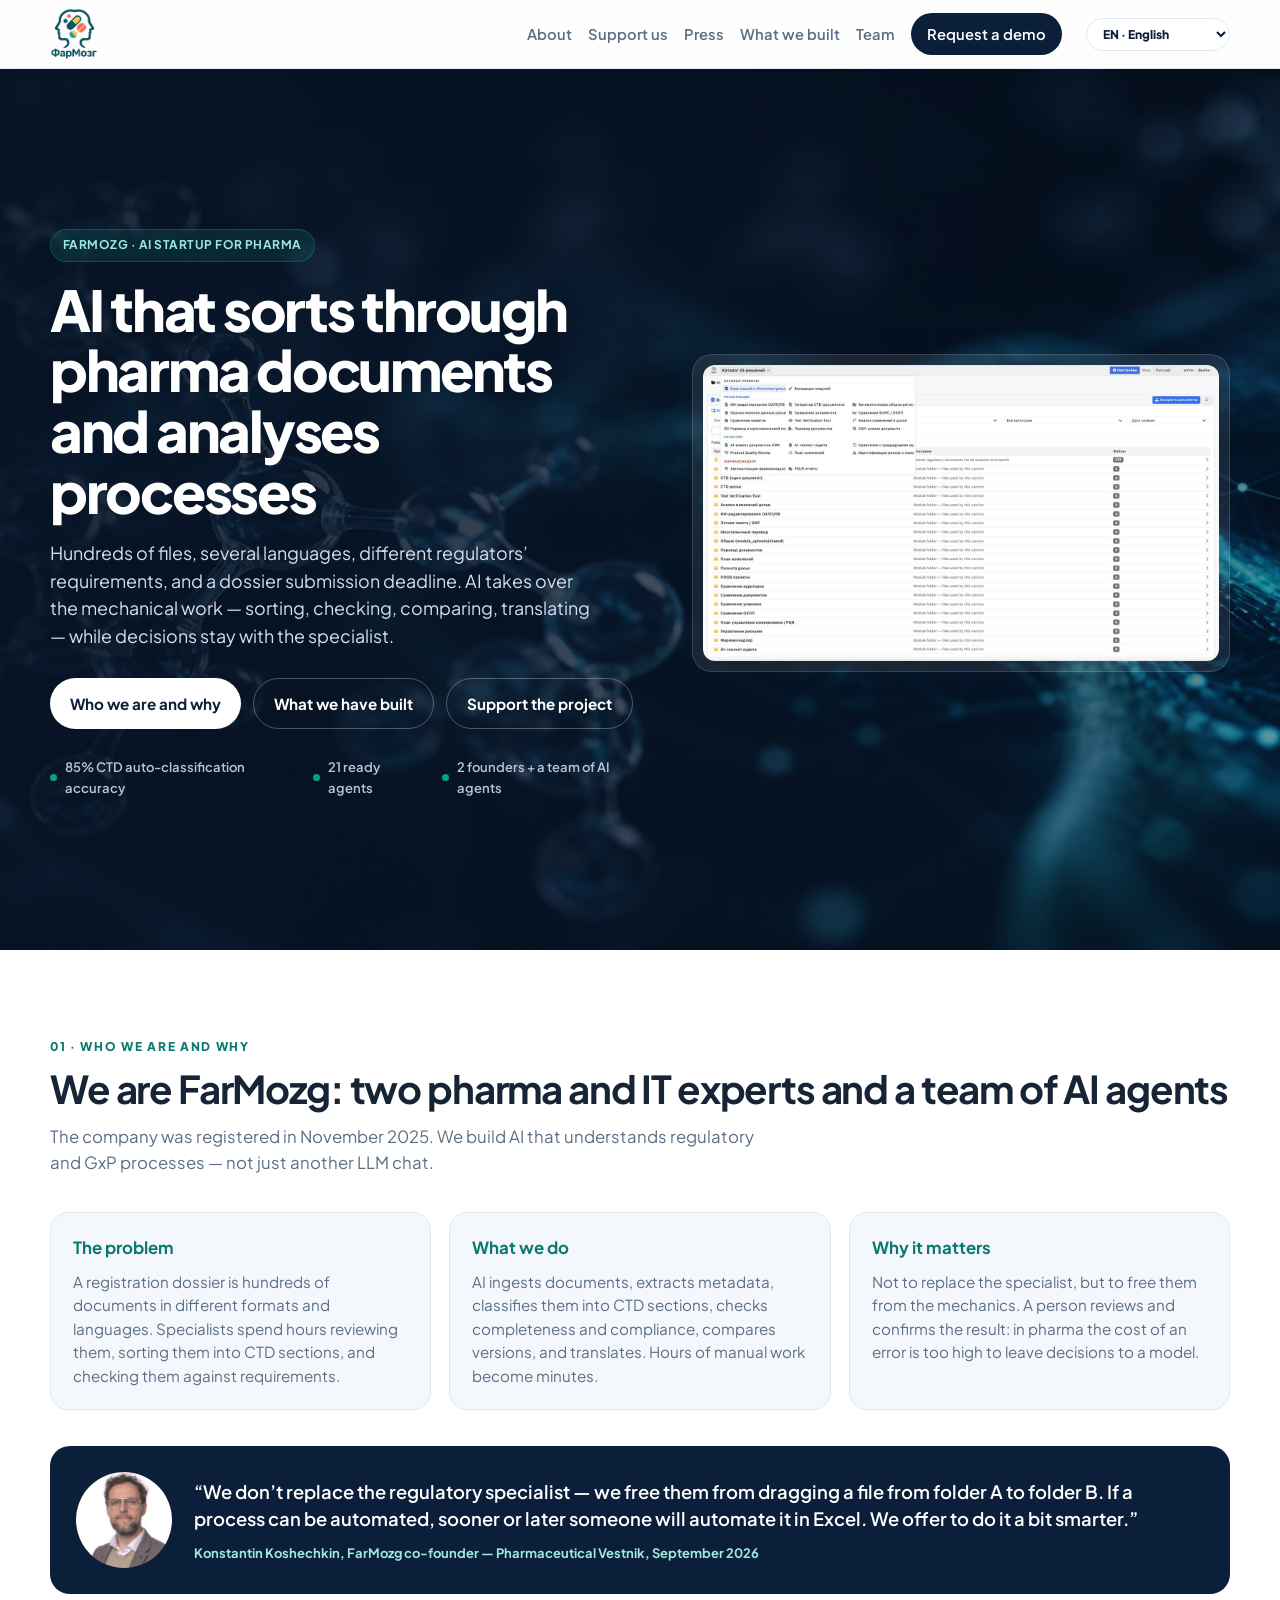
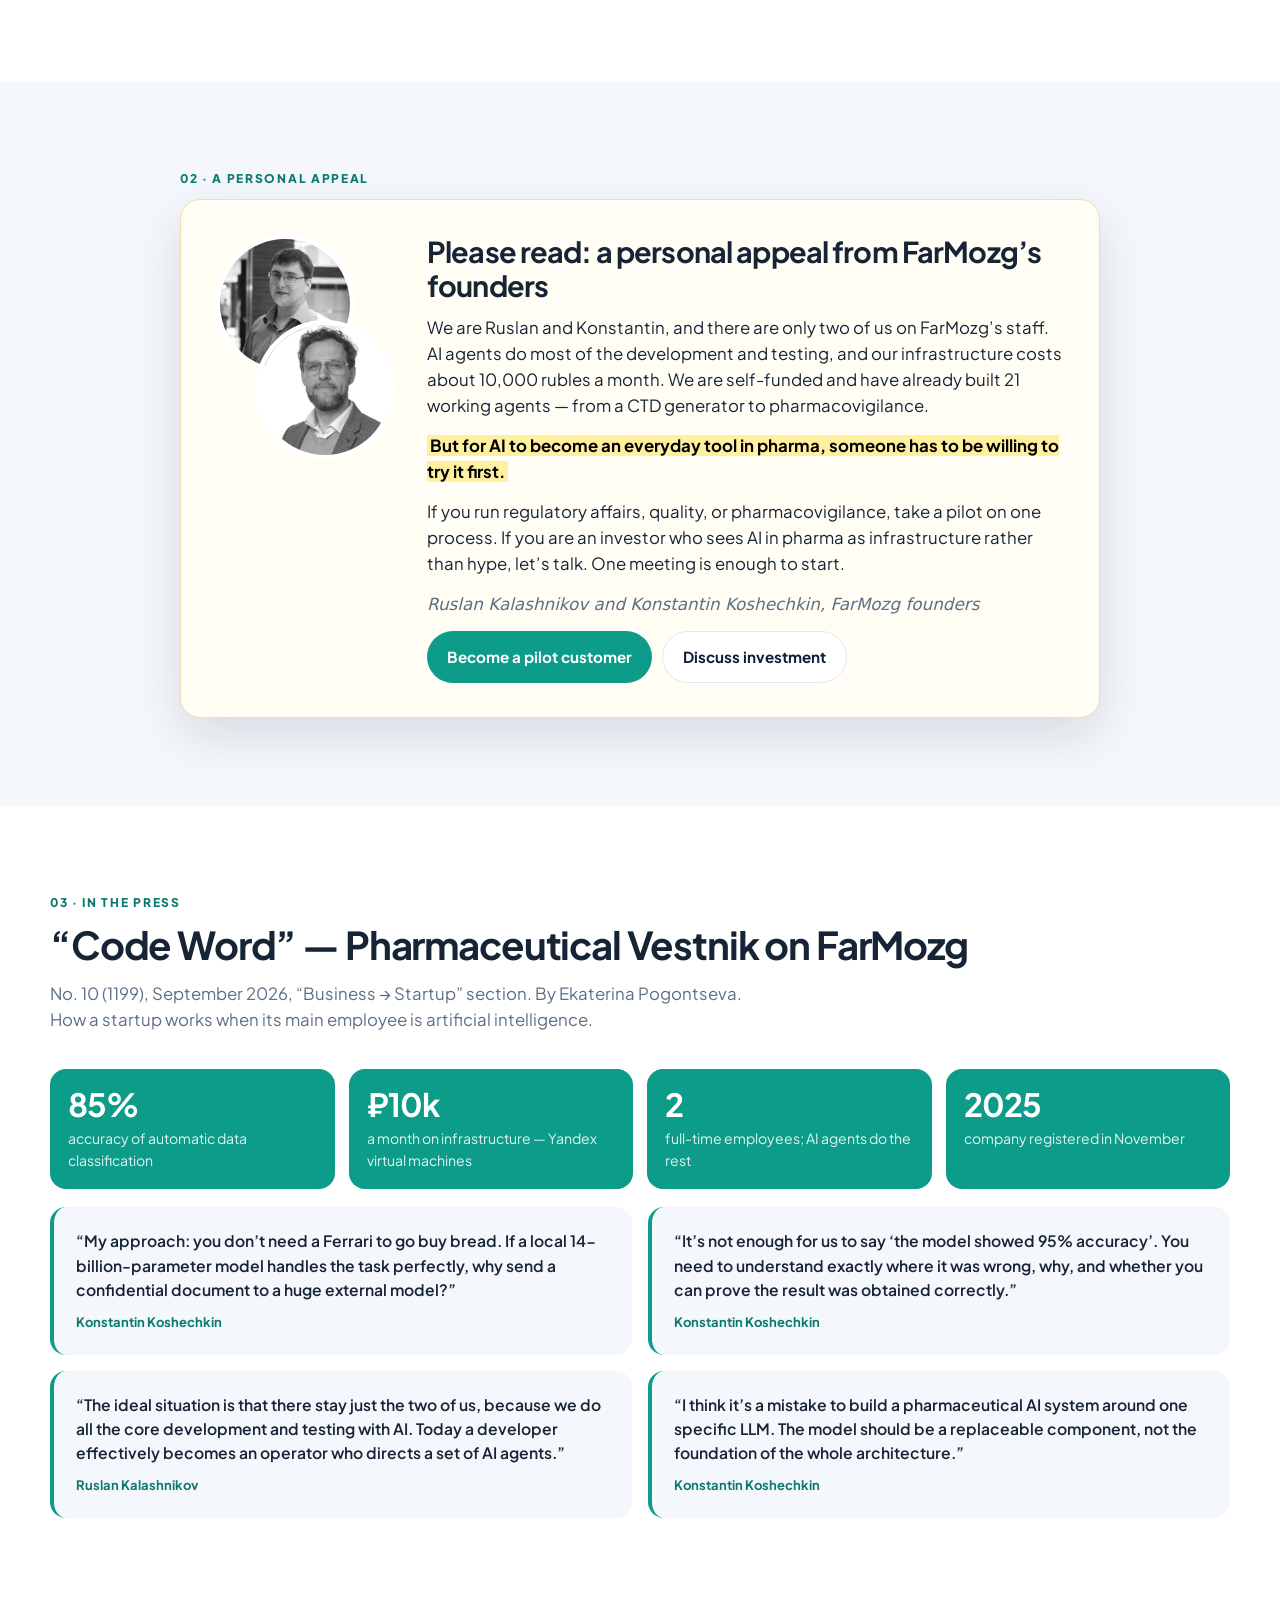
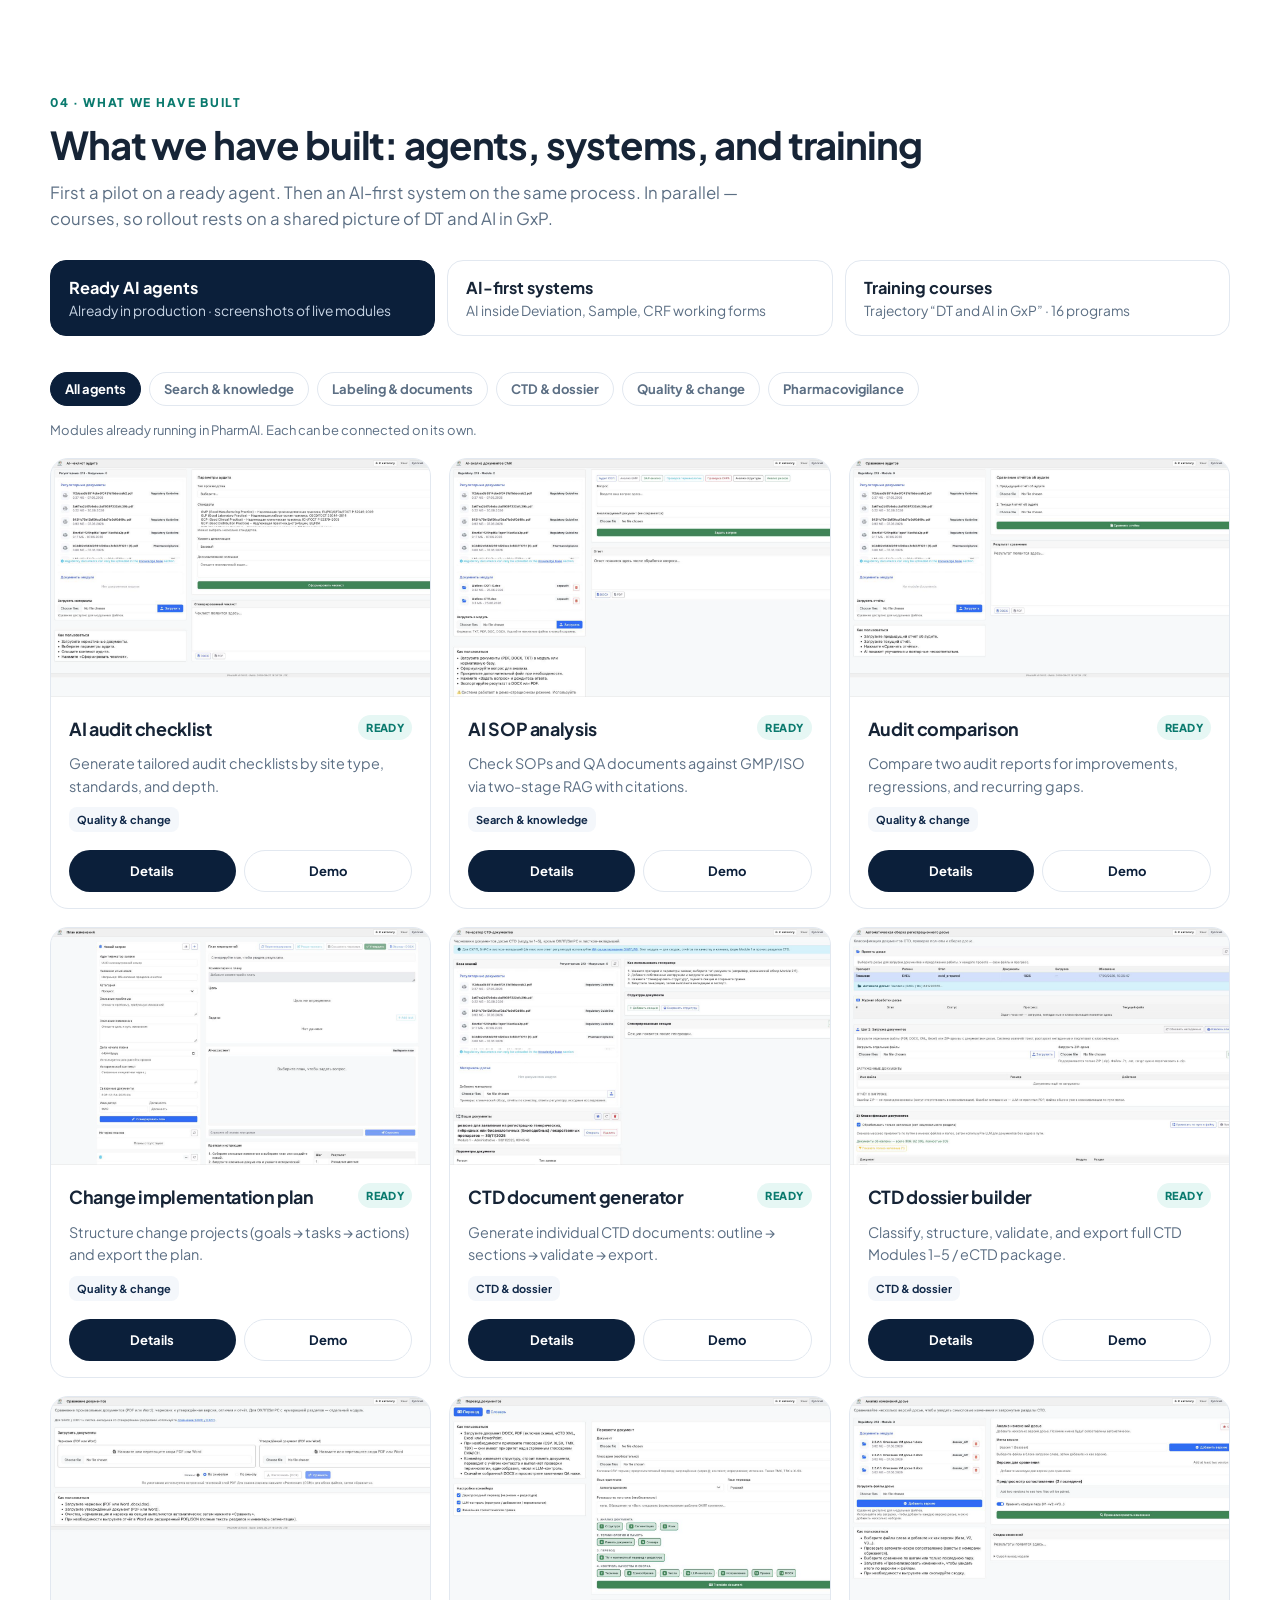
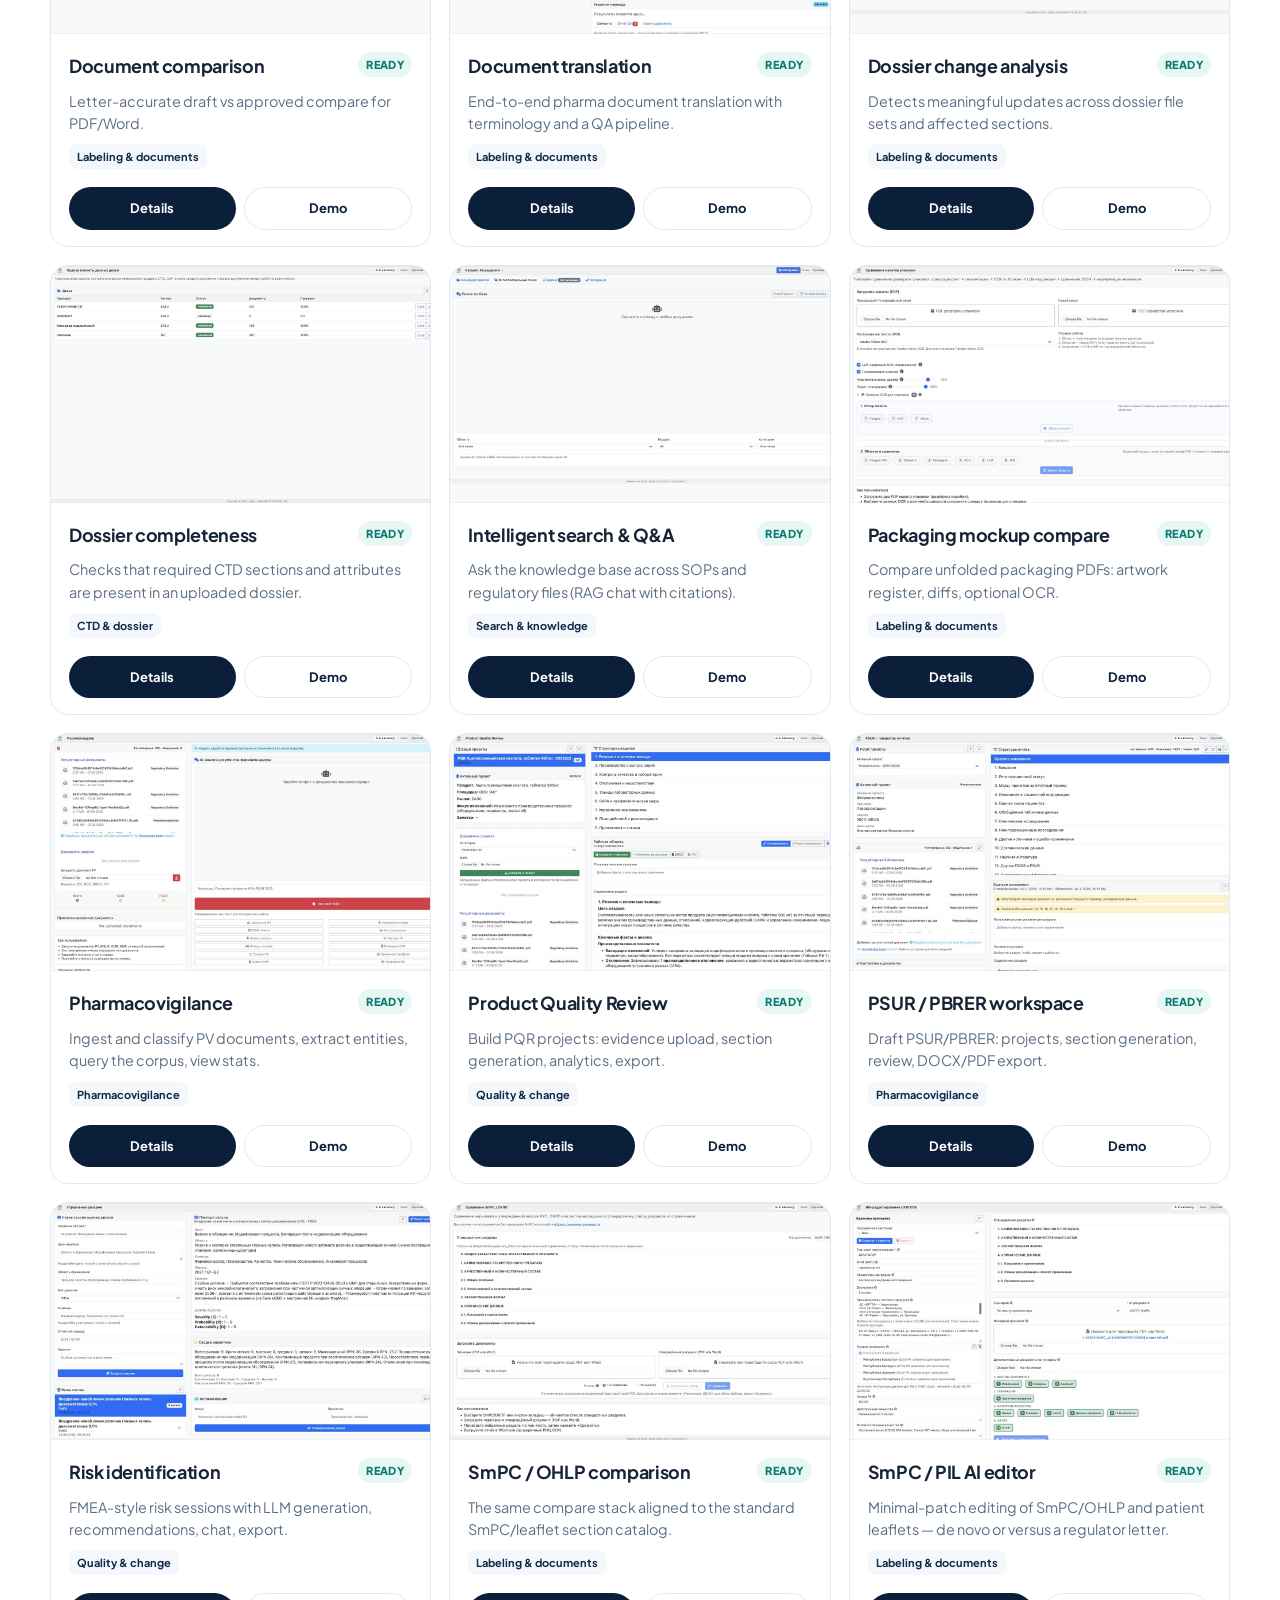
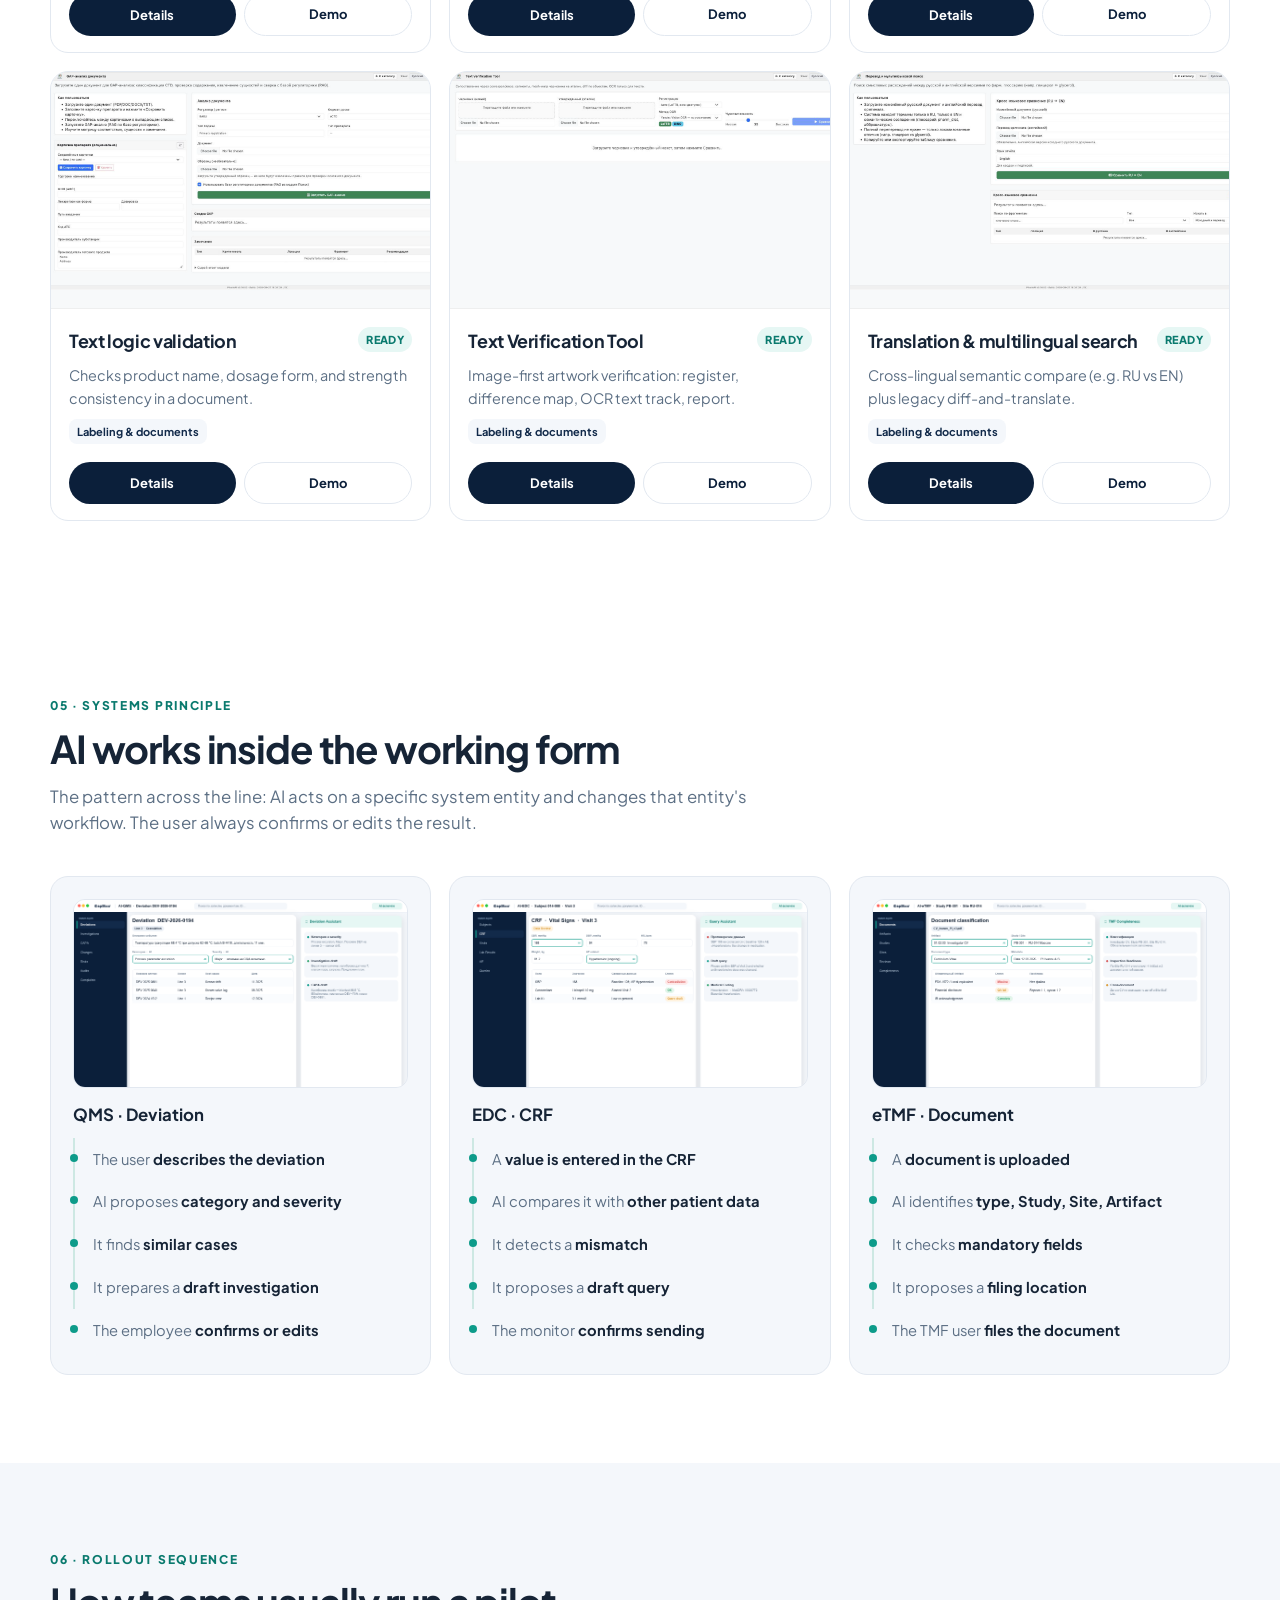
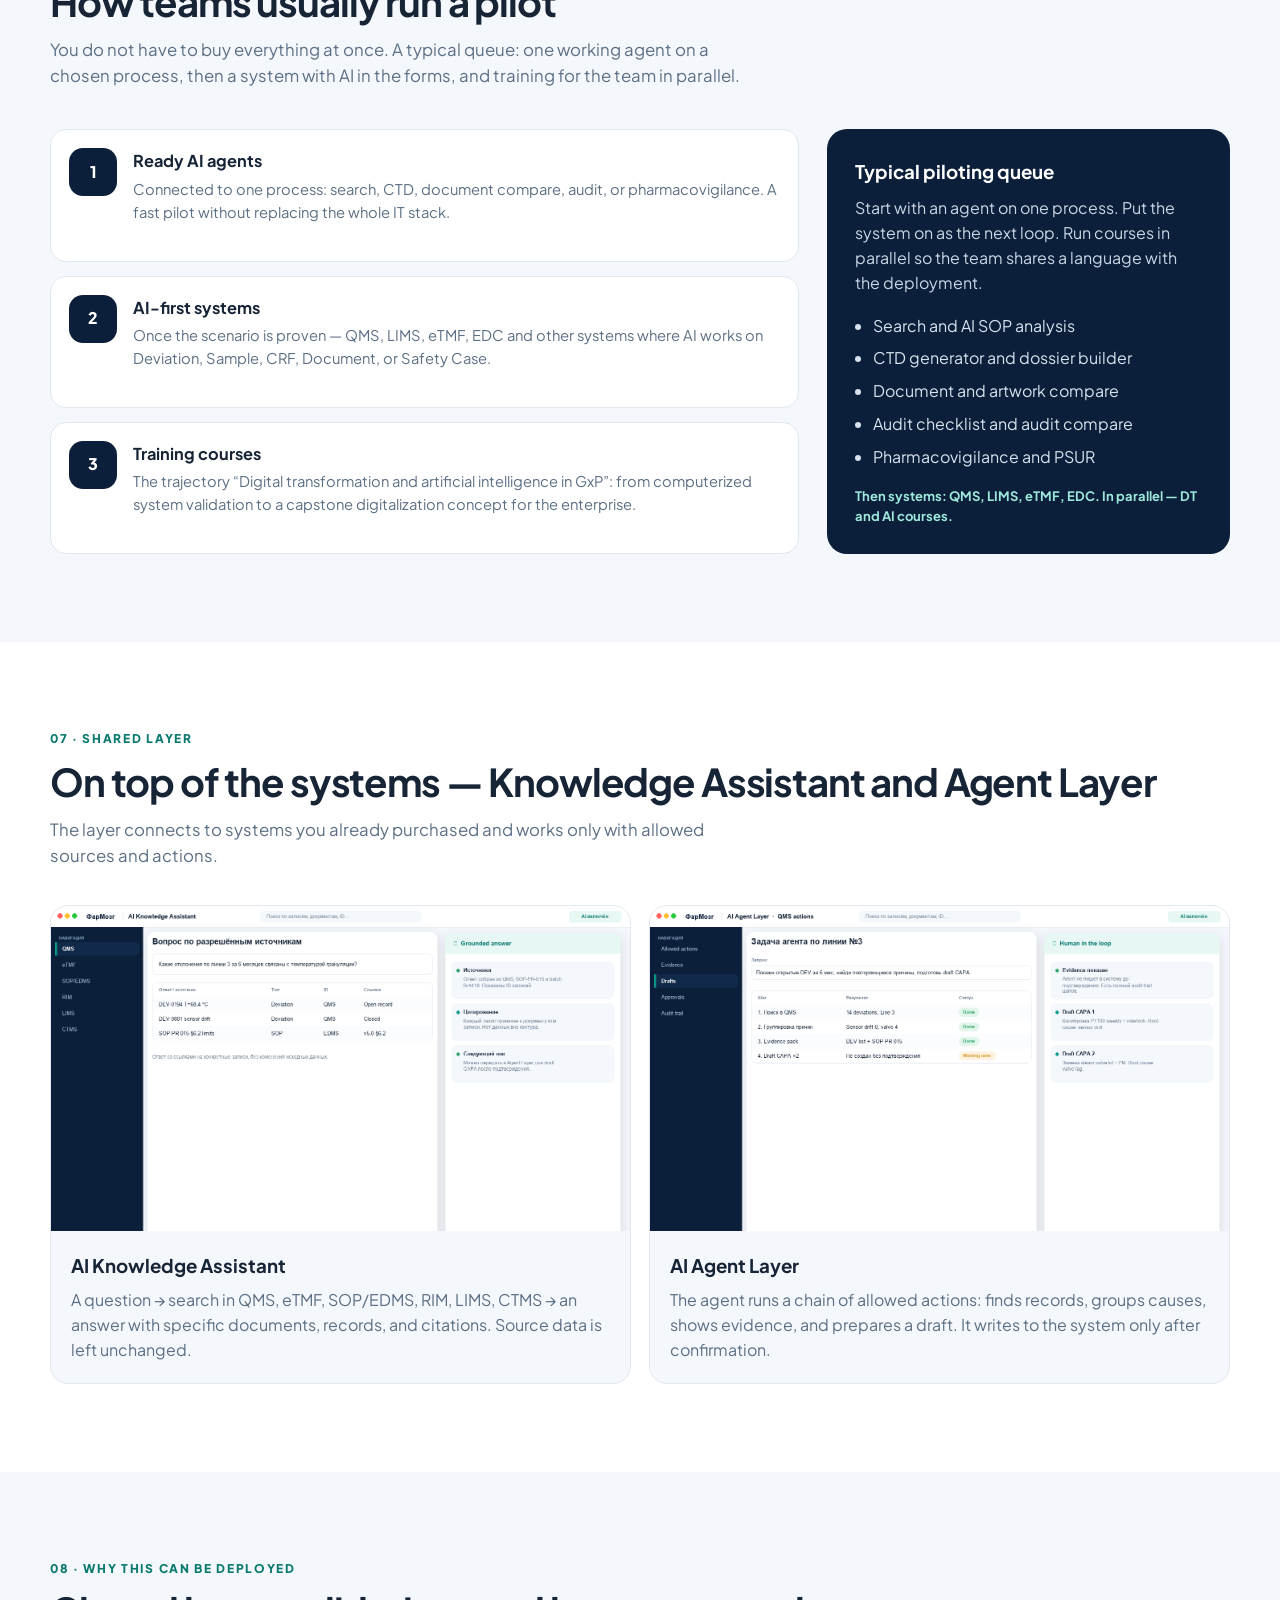
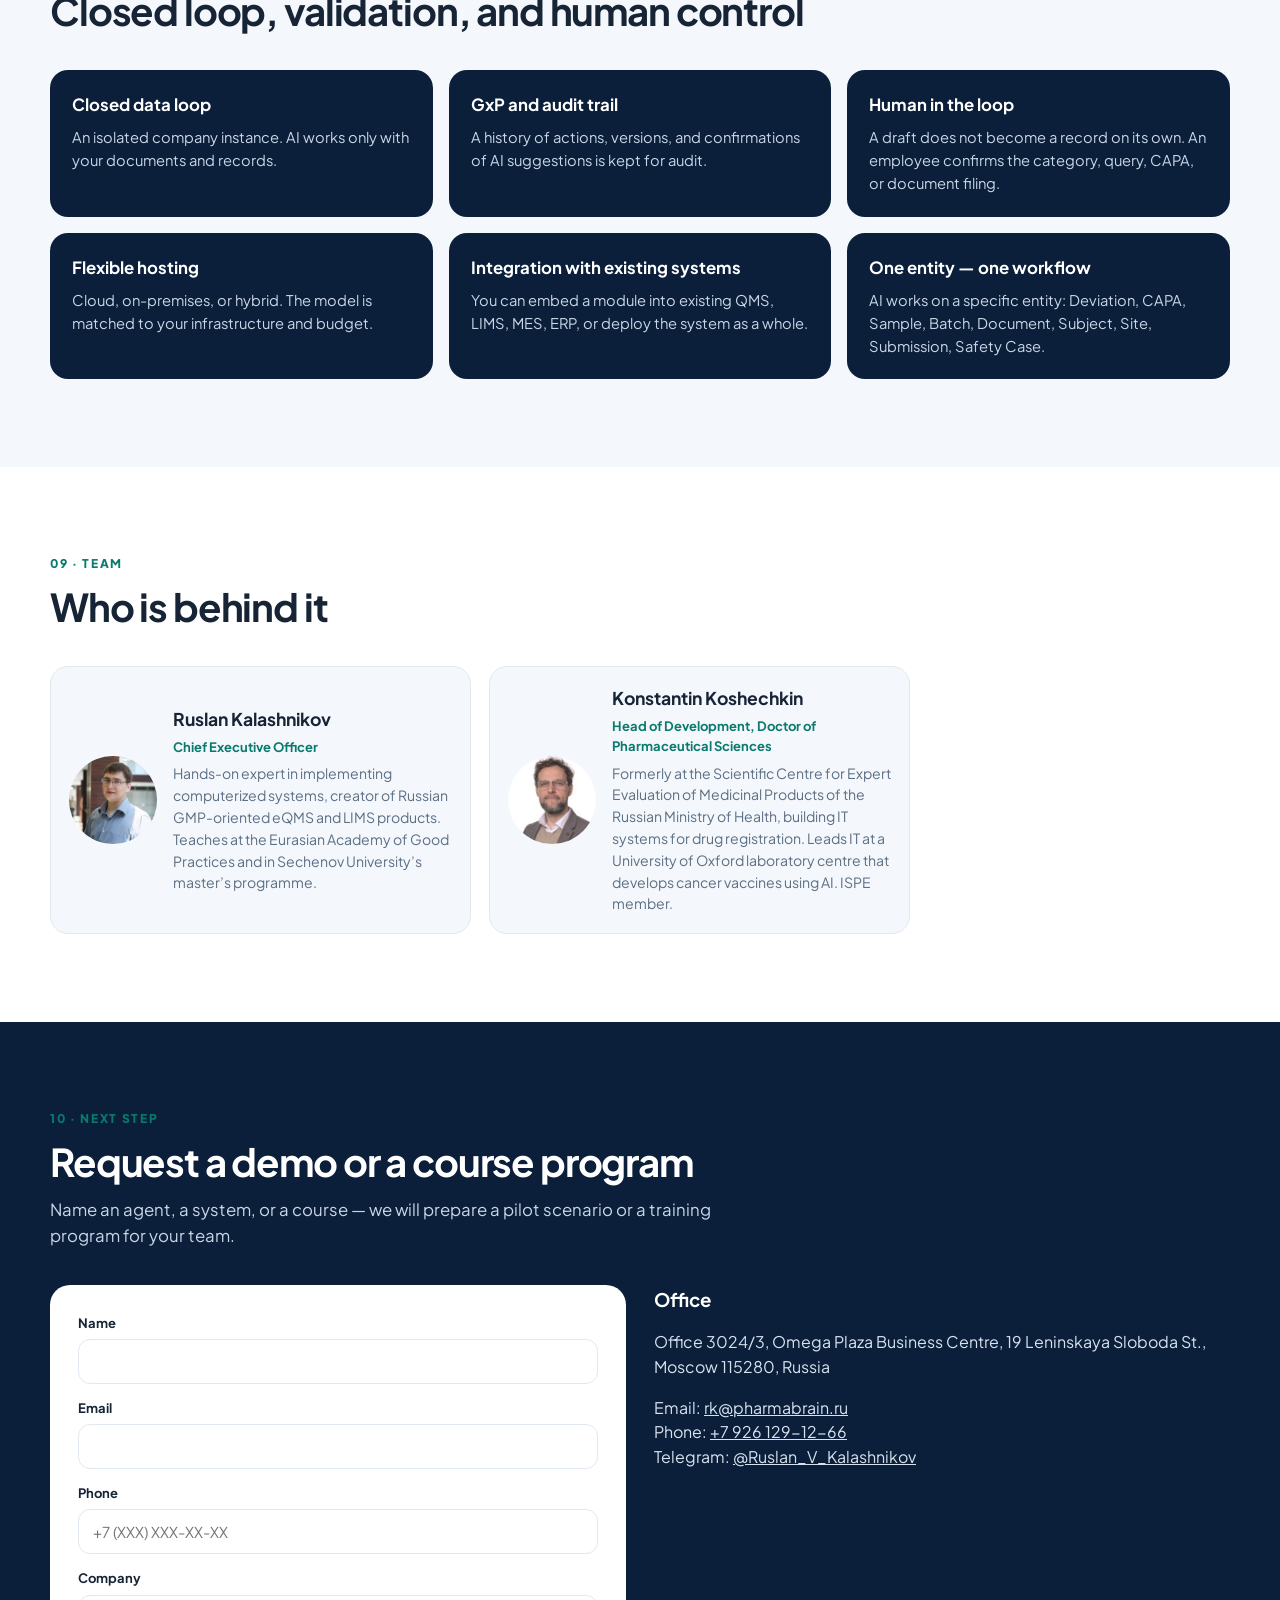
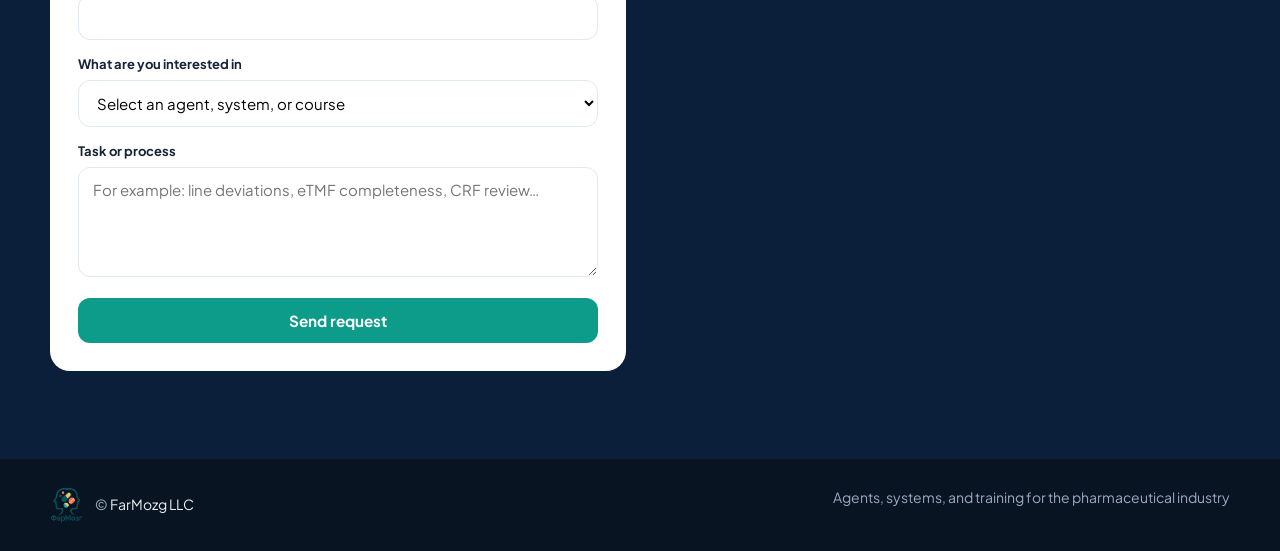
==== commit 680436f6: "translations" ====
--- a/index.html
+++ b/index.html
@@ -68,19 +68,37 @@
             padding: 10px 16px; border-radius: 999px;
         }
         .nav-tools { display: flex; align-items: center; gap: 10px; }
-        .lang-switch {
-            display: flex; border: 1px solid var(--line); border-radius: 999px; overflow: hidden;
-        }
-        .lang-switch button {
-            border: 0; background: transparent; padding: 7px 11px;
-            font-weight: 800; font-size: 12px; letter-spacing: .04em;
-            color: var(--muted); cursor: pointer;
-        }
-        .lang-switch button.active { background: var(--navy); color: #fff; }
+        .lang-select {
+            width: auto; padding: 7px 28px 7px 12px; border: 1px solid var(--line); border-radius: 999px;
+            font-weight: 800; font-size: 12px; color: var(--navy); background-color: #fff; cursor: pointer;
+        }
         .menu-btn {
             display: none; background: none; border: 1px solid var(--line);
             border-radius: 10px; padding: 8px 10px; cursor: pointer;
         }
+
+        /* Scripts without Plus Jakarta Sans glyphs */
+        :lang(zh) body { font-family: "Plus Jakarta Sans", "PingFang SC", "Microsoft YaHei", "Noto Sans SC", sans-serif; }
+        :lang(ar) body { font-family: "Plus Jakarta Sans", "Geeza Pro", Tahoma, "Noto Sans Arabic", sans-serif; }
+        :lang(hi) body { font-family: "Plus Jakarta Sans", "Kohinoor Devanagari", Mangal, "Noto Sans Devanagari", sans-serif; }
+        html:lang(zh) h1, html:lang(zh) h2, html:lang(ar) h1, html:lang(ar) h2, html:lang(hi) h1, html:lang(hi) h2 { letter-spacing: 0; line-height: 1.3; }
+        html:lang(zh) .kicker, html:lang(ar) .kicker, html:lang(hi) .kicker { letter-spacing: .02em; }
+        html:lang(hi) h1, html:lang(hi) h2, html:lang(hi) h3 { line-height: 1.45; }
+
+        /* Right-to-left (Arabic) */
+        [dir="rtl"] .hero::before { background: linear-gradient(270deg, rgba(8,20,38,.92) 0%, rgba(8,20,38,.78) 48%, rgba(8,20,38,.45) 100%); }
+        [dir="rtl"] .nav-links { margin-left: 0; margin-right: auto; }
+        [dir="rtl"] .flow-steps li { padding: 10px 18px 10px 0; border-left: 0; border-right: 2px solid #cde8e3; }
+        [dir="rtl"] .flow-steps li:last-child { border-right-color: transparent; }
+        [dir="rtl"] .flow-steps li::before { left: auto; right: -5px; }
+        [dir="rtl"] .press-quote { border-left: 0; border-right: 4px solid var(--teal); }
+        [dir="rtl"] .appeal-faces img:first-child { left: auto; right: 0; }
+        [dir="rtl"] .appeal-faces img:last-child { left: auto; right: 40px; }
+        [dir="rtl"] .offer-tab { text-align: right; }
+        [dir="rtl"] .buy-aside ul { padding-left: 0; padding-right: 18px; }
+        [dir="rtl"] .modal-panel { right: auto; left: 0; }
+        [dir="rtl"] .modal-close { right: auto; left: 14px; }
+        [dir="rtl"] .lang-select { padding: 7px 12px 7px 28px; }
 
         /* Buttons */
         .btn {
@@ -137,6 +155,50 @@
         .kicker { color: var(--teal-2); font-weight: 800; font-size: 12px; letter-spacing: .14em; text-transform: uppercase; margin: 0 0 10px; }
         h2 { font-size: clamp(1.7rem, 3vw, 2.4rem); letter-spacing: -0.03em; margin: 0 0 12px; line-height: 1.2; }
         .sub { color: var(--muted); font-size: 1.05rem; max-width: 720px; margin: 0; }
+
+        /* Why */
+        .why { background: #fff; }
+        .why-grid { display: grid; grid-template-columns: repeat(3, 1fr); gap: 18px; margin-top: 36px; }
+        .why-card { border: 1px solid var(--line); border-radius: var(--radius); padding: 22px; background: var(--bg); }
+        .why-card h3 { margin: 0 0 8px; font-size: 1.05rem; color: var(--teal-2); }
+        .why-card p { margin: 0; color: var(--muted); font-size: 0.95rem; }
+        .why-quote {
+            display: grid; grid-template-columns: 96px 1fr; gap: 22px; align-items: center;
+            margin: 36px 0 0; padding: 26px; border-radius: 20px; background: var(--navy); color: #fff;
+        }
+        .why-quote img { width: 96px; height: 96px; border-radius: 50%; object-fit: cover; }
+        .why-quote blockquote { margin: 0 0 10px; font-size: 1.15rem; font-weight: 600; line-height: 1.5; }
+        .why-quote figcaption { color: #9ee8dc; font-size: 13px; font-weight: 700; }
+
+        /* Appeal (Wikipedia-style founders' letter) */
+        .appeal .container { width: min(920px, calc(100% - 40px)); }
+        .appeal-card {
+            display: grid; grid-template-columns: 180px 1fr; gap: 32px; align-items: start; background: #fffdf4; border: 1px solid #eadfb8;
+            border-radius: 20px; padding: 34px; box-shadow: var(--shadow);
+        }
+        .appeal-faces { position: relative; height: 230px; }
+        .appeal-faces img {
+            position: absolute; width: 140px; height: 140px; border-radius: 50%; object-fit: cover;
+            border: 5px solid #fffdf4; filter: grayscale(1) contrast(1.05);
+        }
+        .appeal-faces img:first-child { top: 0; left: 0; }
+        .appeal-faces img:last-child { top: 86px; left: 40px; }
+        .appeal-text h2 { font-size: clamp(1.35rem, 2.4vw, 1.8rem); }
+        .appeal-text p { margin: 0 0 14px; font-size: 1.05rem; }
+        .appeal-text mark { background: #fff0a0; padding: 0 3px; font-weight: 700; }
+        .appeal-sign { font-style: italic; color: var(--muted); }
+        .appeal-actions { display: flex; flex-wrap: wrap; gap: 10px; margin-top: 8px; }
+
+        /* Press */
+        .press { background: #fff; }
+        .press-stats { display: grid; grid-template-columns: repeat(4, 1fr); gap: 14px; margin-top: 36px; }
+        .press-stat { background: var(--teal); color: #fff; border-radius: 16px; padding: 18px; }
+        .press-stat strong { display: block; font-size: 2rem; letter-spacing: -0.03em; line-height: 1.1; }
+        .press-stat span { display: block; margin-top: 6px; font-size: 0.88rem; color: #e0f6f2; }
+        .press-quotes { display: grid; grid-template-columns: 1fr 1fr; gap: 16px; margin-top: 18px; }
+        .press-quote { margin: 0; padding: 22px; background: var(--bg); border-radius: 16px; border-left: 4px solid var(--teal); }
+        .press-quote blockquote { margin: 0 0 10px; font-size: 0.98rem; font-weight: 600; }
+        .press-quote figcaption { color: var(--teal-2); font-size: 13px; font-weight: 700; }
 
         /* Principle */
         .principle { background: #fff; }
@@ -330,7 +392,7 @@
         .toast.err { display: block; background: #f8d7da; color: #721c24; }
 
         @media (max-width: 980px) {
-            .hero-grid, .buy-grid, .catalog-grid, .layer-grid, .adv-grid, .contact-grid, .flow-grid, .team-grid {
+            .hero-grid, .buy-grid, .catalog-grid, .layer-grid, .adv-grid, .contact-grid, .flow-grid, .team-grid, .why-grid, .press-quotes, .appeal-card {
                 grid-template-columns: 1fr;
             }
             .catalog-grid { grid-template-columns: 1fr 1fr; }
@@ -343,11 +405,16 @@
             .menu-btn { display: block; }
             .hero-grid { padding: 48px 0; }
             .offer-tabs { grid-template-columns: 1fr; }
+            .press-stats { grid-template-columns: 1fr 1fr; }
+            .appeal-faces { height: 150px; }
+            .appeal-faces img:last-child { top: 0; left: 110px; }
         }
         @media (max-width: 640px) {
             .catalog-grid { grid-template-columns: 1fr; }
             .container { width: min(1180px, calc(100% - 28px)); }
             section { padding: 64px 0; }
+            .why-quote { grid-template-columns: 1fr; }
+            .appeal-card { padding: 22px; }
         }
     </style>
 </head>
@@ -356,18 +423,22 @@
         <div class="container nav-inner">
             <a class="logo" href="#top"><img src="images/logo.png" alt="ФарМозг"></a>
             <nav class="nav-links" id="navLinks">
-                <a href="#catalog" data-offer="agents" data-i18n="nav_agents">Агенты</a>
-                <a href="#catalog" data-offer="systems" data-i18n="nav_systems">Системы</a>
-                <a href="#catalog" data-offer="courses" data-i18n="nav_courses">Курсы</a>
-                <a href="#buy" data-i18n="nav_buy">Как внедрять</a>
+                <a href="#why" data-i18n="nav_about">О нас</a>
+                <a href="#appeal" data-i18n="nav_appeal">Поддержать</a>
+                <a href="#press" data-i18n="nav_press">Пресса</a>
+                <a href="#catalog" data-offer="agents" data-i18n="nav_done">Что сделано</a>
                 <a href="#team" data-i18n="nav_team">Команда</a>
                 <a class="nav-cta" href="#contact" data-i18n="nav_demo">Запросить демо</a>
             </nav>
             <div class="nav-tools">
-                <div class="lang-switch" role="group" aria-label="Language" data-i18n-aria="lang">
-                    <button type="button" data-set-lang="ru" class="active">RU</button>
-                    <button type="button" data-set-lang="en">EN</button>
-                </div>
+                <select class="lang-select" id="langSelect" aria-label="Language" data-i18n-aria="lang">
+                    <option value="ru">RU · Русский</option>
+                    <option value="en">EN · English</option>
+                    <option value="zh">中文</option>
+                    <option value="ar">العربية</option>
+                    <option value="tr">TR · Türkçe</option>
+                    <option value="hi">हिन्दी</option>
+                </select>
                 <button class="menu-btn" id="menuBtn" data-i18n-aria="menu" aria-label="Меню">☰</button>
             </div>
         </div>
@@ -376,24 +447,108 @@
     <section class="hero" id="top">
         <div class="container hero-grid">
             <div>
-                <div class="eyebrow" data-i18n="hero_eyebrow">Очередь внедрения · GxP</div>
-                <h1 data-i18n="hero_h1">Пилот с готовых агентов. Затем AI-first системы</h1>
-                <p class="hero-lead" data-i18n="hero_lead">Обычный порядок внедрения: начать с агентов, которые уже работают, — поиск по базе знаний, CTD, сравнение документов, аудиты, фармаконадзор. Когда сценарий подтверждён, разворачивать AI-first систему с ИИ внутри рабочих форм Deviation, Sample, CRF и Document. Параллельно команда проходит учебную траекторию по цифровой трансформации и ИИ в GxP.</p>
+                <div class="eyebrow" data-i18n="hero_eyebrow">ФарМозг · ИИ-стартап для фармы</div>
+                <h1 data-i18n="hero_h1">ИИ, который разбирает фармдокументы и анализирует процессы</h1>
+                <p class="hero-lead" data-i18n="hero_lead">Сотни файлов, несколько языков, требования разных регуляторов и дедлайн подачи досье. ИИ берёт на себя механическую работу — сортировку, проверку, сравнение, перевод, — а решения остаются за специалистом.</p>
                 <div class="hero-actions">
-                    <a class="btn btn-primary" href="#catalog" data-offer="agents" data-i18n="hero_cta_catalog">Готовые агенты</a>
-                    <a class="btn btn-ghost" href="#catalog" data-offer="systems" data-i18n="hero_cta_systems">AI-first системы</a>
-                    <a class="btn btn-ghost" href="#catalog" data-offer="courses" data-i18n="hero_cta_courses">Учебные курсы</a>
+                    <a class="btn btn-primary" href="#why" data-i18n="hero_cta_about">Кто мы и зачем</a>
+                    <a class="btn btn-ghost" href="#catalog" data-offer="agents" data-i18n="hero_cta_catalog">Что уже сделали</a>
+                    <a class="btn btn-ghost" href="#appeal" data-i18n="hero_cta_appeal">Поддержать проект</a>
                 </div>
                 <div class="hero-meta">
-                    <span data-i18n="hero_meta1">21 готовый агент</span>
-                    <span data-i18n="hero_meta2">30 систем в линейке</span>
-                    <span data-i18n="hero_meta3">16 курсов по ЦТ и ИИ</span>
+                    <span data-i18n="hero_meta1">85% точность автоклассификации CTD</span>
+                    <span data-i18n="hero_meta2">21 готовый агент</span>
+                    <span data-i18n="hero_meta3">2 основателя + команда ИИ-агентов</span>
                 </div>
             </div>
             <div class="hero-shot">
                 <div class="shot-wrap">
                     <img src="images/agents/home.png" data-i18n-alt="hero_shot_alt" alt="Каталог готовых AI-агентов PharmAI">
                 </div>
+            </div>
+        </div>
+    </section>
+
+    <section class="why" id="why">
+        <div class="container">
+            <p class="kicker" data-i18n="why_kicker">01 · Кто мы и зачем</p>
+            <h2 data-i18n="why_h2">Мы — ФарМозг: два эксперта фармы и ИТ и команда ИИ-агентов</h2>
+            <p class="sub" data-i18n="why_sub">Компания зарегистрирована в ноябре 2025 года. Мы делаем ИИ, который понимает регуляторные и GxP-процессы, — а не ещё один чат с LLM.</p>
+            <div class="why-grid">
+                <article class="why-card">
+                    <h3 data-i18n="why1_h">Проблема</h3>
+                    <p data-i18n="why1_p">Регистрационное досье — это сотни документов в разных форматах и на разных языках. Специалисты тратят часы, чтобы просмотреть их, разложить по разделам CTD и сверить с требованиями.</p>
+                </article>
+                <article class="why-card">
+                    <h3 data-i18n="why2_h">Что мы делаем</h3>
+                    <p data-i18n="why2_p">ИИ загружает документы, извлекает метаданные, классифицирует по разделам CTD, проверяет комплектность и соответствие требованиям, сравнивает версии и переводит. Часы ручной работы превращаются в минуты.</p>
+                </article>
+                <article class="why-card">
+                    <h3 data-i18n="why3_h">Зачем это нужно</h3>
+                    <p data-i18n="why3_p">Не заменить специалиста, а освободить его от механики. Человек проверяет и подтверждает результат: в фарме цена ошибки слишком высока, чтобы отдавать решения модели.</p>
+                </article>
+            </div>
+            <figure class="why-quote">
+                <img src="1743798159307.jpeg" data-i18n-alt="team2_name" alt="Константин Кошечкин">
+                <div>
+                    <blockquote data-i18n="why_quote">«Мы не заменяем специалиста по регуляторным вопросам — мы освобождаем его от перетаскивания файла из папки А в папку Б. Если процесс можно автоматизировать, рано или поздно кто-нибудь обязательно автоматизирует его в Excel. Мы же предлагаем сделать это чуть умнее».</blockquote>
+                    <figcaption data-i18n="why_quote_by">Константин Кошечкин, сооснователь ФарМозга — «Фармацевтический вестник», сентябрь 2026</figcaption>
+                </div>
+            </figure>
+        </div>
+    </section>
+
+    <section class="appeal" id="appeal">
+        <div class="container">
+            <p class="kicker" data-i18n="appeal_kicker">02 · Личное обращение</p>
+            <article class="appeal-card">
+                <div class="appeal-faces">
+                    <img src="1517584992362.jpeg" data-i18n-alt="team1_name" alt="Руслан Калашников">
+                    <img src="1743798159307.jpeg" data-i18n-alt="team2_name" alt="Константин Кошечкин">
+                </div>
+                <div class="appeal-text">
+                    <h2 data-i18n="appeal_h2">Пожалуйста, прочтите: личное обращение основателей ФарМозга</h2>
+                    <p data-i18n="appeal_p1">Мы — Руслан и Константин, и в штате ФарМозга нас всего двое. Основную разработку и тестирование ведут ИИ-агенты, а инфраструктура обходится примерно в 10 тысяч рублей в месяц. Мы развиваемся на собственные средства и уже сделали 21 рабочего агента — от CTD-генератора до фармаконадзора.</p>
+                    <p data-i18n-html="appeal_p2"><mark>Но чтобы ИИ стал обычным рабочим инструментом фармы, нужны те, кто готов попробовать первым.</mark></p>
+                    <p data-i18n="appeal_p3">Если вы отвечаете за регуляторику, качество или фармаконадзор, возьмите пилот на одном процессе. Если вы инвестор и считаете, что ИИ в фарме — это инфраструктура, а не хайп, давайте поговорим. Для начала хватит одной встречи.</p>
+                    <p class="appeal-sign" data-i18n="appeal_sign">Руслан Калашников и Константин Кошечкин, основатели ФарМозга</p>
+                    <div class="appeal-actions">
+                        <a class="btn btn-teal" href="#contact" data-i18n="appeal_cta_pilot">Стать пилотным заказчиком</a>
+                        <a class="btn btn-line" href="#contact" data-i18n="appeal_cta_invest">Обсудить инвестиции</a>
+                    </div>
+                </div>
+            </article>
+        </div>
+    </section>
+
+    <section class="press" id="press">
+        <div class="container">
+            <p class="kicker" data-i18n="press_kicker">03 · О нас пишут</p>
+            <h2 data-i18n="press_h2">«Кодовое слово» — «Фармацевтический вестник» о ФарМозге</h2>
+            <p class="sub" data-i18n="press_sub">№ 10 (1199), сентябрь 2026, рубрика «Бизнес → Стартап». Текст: Екатерина Погонцева. Как работает стартап, где основной сотрудник — искусственный интеллект.</p>
+            <div class="press-stats">
+                <div class="press-stat"><strong>85%</strong><span data-i18n="press_stat1">точность автоматической классификации данных</span></div>
+                <div class="press-stat"><strong data-i18n="press_stat2_v">10 тыс. ₽</strong><span data-i18n="press_stat2">в месяц на инфраструктуру — виртуальные машины «Яндекса»</span></div>
+                <div class="press-stat"><strong>2</strong><span data-i18n="press_stat3">штатных сотрудника, остальное делают ИИ-агенты</span></div>
+                <div class="press-stat"><strong data-i18n="press_stat4_v">2025</strong><span data-i18n="press_stat4">компания зарегистрирована в ноябре</span></div>
+            </div>
+            <div class="press-quotes">
+                <figure class="press-quote">
+                    <blockquote data-i18n="press_q1">«Мой подход: не нужен Ferrari, чтобы ездить за хлебом. Если задачу прекрасно решает локальная модель на 14 млрд параметров, зачем отправлять конфиденциальный документ в огромную внешнюю модель?»</blockquote>
+                    <figcaption data-i18n="press_q1_by">Константин Кошечкин</figcaption>
+                </figure>
+                <figure class="press-quote">
+                    <blockquote data-i18n="press_q2">«Нам недостаточно сказать: „Модель показала точность 95%“. Нужно понимать, где именно она ошиблась, почему она ошиблась и можно ли доказать, что результат был получен корректно».</blockquote>
+                    <figcaption data-i18n="press_q2_by">Константин Кошечкин</figcaption>
+                </figure>
+                <figure class="press-quote">
+                    <blockquote data-i18n="press_q3">«Идеальная ситуация — когда нас так и останется двое, потому что всю основную разработку и тестирование мы ведём с помощью ИИ. Фактически разработчик сегодня превращается в оператора, который руководит комплексом ИИ-агентов».</blockquote>
+                    <figcaption data-i18n="press_q3_by">Руслан Калашников</figcaption>
+                </figure>
+                <figure class="press-quote">
+                    <blockquote data-i18n="press_q4">«Я считаю ошибкой строить фармацевтическую ИИ-систему вокруг одной конкретной LLM. Модель должна быть сменным компонентом, а не фундаментом всей архитектуры».</blockquote>
+                    <figcaption data-i18n="press_q4_by">Константин Кошечкин</figcaption>
+                </figure>
             </div>
         </div>
     </section>
@@ -574,19 +729,19 @@
             <h2 data-i18n="team_h2">Кто делает системы</h2>
             <div class="team-grid">
                 <article class="team-card">
-                    <img src="1517584992362.jpeg" alt="Руслан Калашников">
+                    <img src="1517584992362.jpeg" data-i18n-alt="team1_name" alt="Руслан Калашников">
                     <div>
-                        <h3>Руслан Калашников</h3>
+                        <h3 data-i18n="team1_name">Руслан Калашников</h3>
                         <p class="role" data-i18n="team1_role">Генеральный директор</p>
-                        <p data-i18n="team1_bio">Создатель ведущих российских GMP-ориентированных eQMS и LIMS. Эксперт по компьютеризированным системам по GAMP 5.</p>
+                        <p data-i18n="team1_bio">Практикующий эксперт по внедрению компьютеризированных систем, создатель российских GMP-ориентированных eQMS и LIMS. Преподаёт в Евразийской академии надлежащих практик и в магистратуре Сеченовского университета.</p>
                     </div>
                 </article>
                 <article class="team-card">
-                    <img src="1743798159307.jpeg" alt="Константин Кошечкин">
+                    <img src="1743798159307.jpeg" data-i18n-alt="team2_name" alt="Константин Кошечкин">
                     <div>
-                        <h3>Константин Кошечкин</h3>
+                        <h3 data-i18n="team2_name">Константин Кошечкин</h3>
                         <p class="role" data-i18n="team2_role">Руководитель разработки, доктор фармацевтических наук</p>
-                        <p data-i18n="team2_bio">AI/ML, QMS, ERP, eCTD, eTMF, PV, eBR, LIMS, MES, RWD & RWE. Участник ISPE.</p>
+                        <p data-i18n="team2_bio">В прошлом — сотрудник Научного центра экспертизы средств медицинского применения Минздрава России, разрабатывал ИТ-системы для регистрации лекарств. Руководит ИТ-направлением в лабораторном центре Оксфордского университета, где с помощью ИИ разрабатывают онковакцины. Участник ISPE.</p>
                     </div>
                 </article>
             </div>
@@ -631,7 +786,7 @@
                 </form>
                 <div class="map-card">
                     <h3 data-i18n="office">Офис</h3>
-                    <p>115280, Москва, ул. Ленинская Слобода, 19, БЦ «Омега Плаза», оф. 3024/3</p>
+                    <p data-i18n="office_address">115280, Москва, ул. Ленинская Слобода, 19, БЦ «Омега Плаза», оф. 3024/3</p>
                     <p>Email: <a href="mailto:rk@pharmabrain.ru">rk@pharmabrain.ru</a><br>
                     <span data-i18n="phone_label">Телефон</span>: <a href="tel:+79261291266">+7 926 129-12-66</a><br>
                     Telegram: <a href="https://t.me/Ruslan_V_Kalashnikov" target="_blank" rel="noopener">@Ruslan_V_Kalashnikov</a></p>
@@ -644,8 +799,8 @@
     <footer>
         <div class="container">
             <div style="display:flex; align-items:center; gap:12px;">
-                <img src="images/logo.png" alt="ФарМозг" style="height:36px; width:auto;">
-                <span>© <a href="https://lpt.digital/" target="_blank" rel="noopener">ООО «ФарМозг»</a></span>
+                <img src="images/logo.png" data-i18n-alt="brand" alt="ФарМозг" style="height:36px; width:auto;">
+                <span>© <a href="https://lpt.digital/" target="_blank" rel="noopener" data-i18n="footer_company">ООО «ФарМозг»</a></span>
             </div>
             <div data-i18n="footer_tag">Агенты, системы и обучение для фармацевтической отрасли</div>
         </div>
@@ -674,12 +829,18 @@
         </div>
     </div>
 
-    <script src="i18n.js"></script>
+    <script src="i18n.js?v=2"></script>
+    <script src="i18n.zh.js?v=2"></script>
+    <script src="i18n.ar.js?v=2"></script>
+    <script src="i18n.tr.js?v=2"></script>
+    <script src="i18n.hi.js?v=2"></script>
     <script>
         const CAT_IDS = ["all","discovery","clinical","regulatory","pv","quality","mfg","supply","commercial","layer"];
         const AGENT_CAT_IDS = ["all","knowledge","labeling","ctd","quality","pv"];
         const COURSE_CAT_IDS = ["all","basic","intermediate","advanced","expert"];
         const OFFERS = ["agents","systems","courses"];
+        const LANGS = ["ru","en","zh","ar","tr","hi"];
+        const RTL_LANGS = ["ar"];
         const grid = document.getElementById("catalogGrid");
         const filters = document.getElementById("filters");
         const prioNote = document.getElementById("prioNote");
@@ -691,7 +852,7 @@
         let openItem = null;
 
         const t = (key, vars) => {
-            let s = (I18N[lang] && I18N[lang][key]) || I18N.ru[key] || key;
+            let s = (I18N[lang] && I18N[lang][key]) || (lang !== "ru" && I18N.en[key]) || I18N.ru[key] || key;
             if (vars) Object.entries(vars).forEach(([k, v]) => { s = s.replace("{" + k + "}", v); });
             return s;
         };
@@ -703,6 +864,7 @@
 
         function applyStatic() {
             document.documentElement.lang = lang;
+            document.documentElement.dir = RTL_LANGS.includes(lang) ? "rtl" : "ltr";
             document.title = t("title");
             const meta = document.querySelector('meta[name="description"]');
             if (meta) meta.setAttribute("content", t("description"));
@@ -712,9 +874,7 @@
             document.querySelectorAll("[data-i18n-alt]").forEach(el => { el.alt = t(el.dataset.i18nAlt); });
             document.querySelectorAll("[data-i18n-aria]").forEach(el => { el.setAttribute("aria-label", t(el.dataset.i18nAria)); });
             document.querySelectorAll("[data-i18n-title]").forEach(el => { el.setAttribute("title", t(el.dataset.i18nTitle)); });
-            document.querySelectorAll("[data-set-lang]").forEach(btn => {
-                btn.classList.toggle("active", btn.dataset.setLang === lang);
-            });
+            document.getElementById("langSelect").value = lang;
             document.querySelectorAll(".offer-tab").forEach(btn => {
                 btn.classList.toggle("active", btn.dataset.offer === offer);
             });
@@ -774,7 +934,7 @@
         }
 
         function renderCatalog() {
-            const locale = lang === "ru" ? "ru" : "en";
+            const locale = lang;
             if (offer === "agents") {
                 const items = AGENTS.filter(p => activeCat === "all" || p.cat === activeCat)
                     .sort((a, b) => itemName(a).localeCompare(itemName(b), locale));
@@ -845,7 +1005,9 @@
                     : t("prio_section", { n: items.length });
             grid.innerHTML = items.map(p => {
                 const name = itemName(p);
-                const badge = p.priority
+                const badge = p.live
+                    ? `<span class="badge">${t("live")}</span>`
+                    : p.priority
                     ? `<span class="badge">${t("priority", { n: p.priority })}</span>`
                     : `<span class="badge muted">${t("cat_" + p.cat)}</span>`;
                 return `
@@ -927,6 +1089,7 @@
             document.getElementById("modalFormsTitle").hidden = !hasForms;
             document.getElementById("modalForms").hidden = !hasForms;
             document.getElementById("modalForms").innerHTML = hasForms ? tags.map(f => `<span class="tag">${f}</span>`).join("") : "";
+            document.getElementById("modalAiTitle").textContent = p.featuresTitle ? loc(p.featuresTitle, lang) : t("modal_ai");
             document.getElementById("modalAiTitle").hidden = !hasAi;
             document.getElementById("modalAi").hidden = !hasAi;
             document.getElementById("modalAi").innerHTML = hasAi ? p.ai.map(a => `<li><strong>${a.t}</strong>${loc(a.d, lang)}</li>`).join("") : "";
@@ -947,8 +1110,8 @@
         }
 
         function setLang(next) {
-            lang = next === "en" ? "en" : "ru";
-            localStorage.setItem("farmozg-lang", lang);
+            lang = LANGS.includes(next) ? next : "ru";
+            try { localStorage.setItem("farmozg-lang", lang); } catch (e) {}
             const url = new URL(location.href);
             if (lang === "ru") url.searchParams.delete("lang");
             else url.searchParams.set("lang", lang);
@@ -960,9 +1123,7 @@
             if (openItem && modal.classList.contains("open")) openProduct(openItem.kind, openItem.id);
         }
 
-        document.querySelectorAll("[data-set-lang]").forEach(btn => {
-            btn.addEventListener("click", () => setLang(btn.dataset.setLang));
-        });
+        document.getElementById("langSelect").addEventListener("change", e => setLang(e.target.value));
         document.querySelectorAll("[data-offer]").forEach(el => {
             el.addEventListener("click", () => {
                 const next = el.dataset.offer;
@@ -1016,7 +1177,10 @@
         });
 
         const params = new URLSearchParams(location.search);
-        const initial = params.get("lang") || localStorage.getItem("farmozg-lang") || (navigator.language && navigator.language.toLowerCase().startsWith("en") ? "en" : "ru");
+        const browserLang = (navigator.language || "").toLowerCase().slice(0, 2);
+        let savedLang = null;
+        try { savedLang = localStorage.getItem("farmozg-lang"); } catch (e) {}
+        const initial = params.get("lang") || savedLang || (LANGS.includes(browserLang) ? browserLang : "ru");
         setLang(initial);
     </script>
 </body>
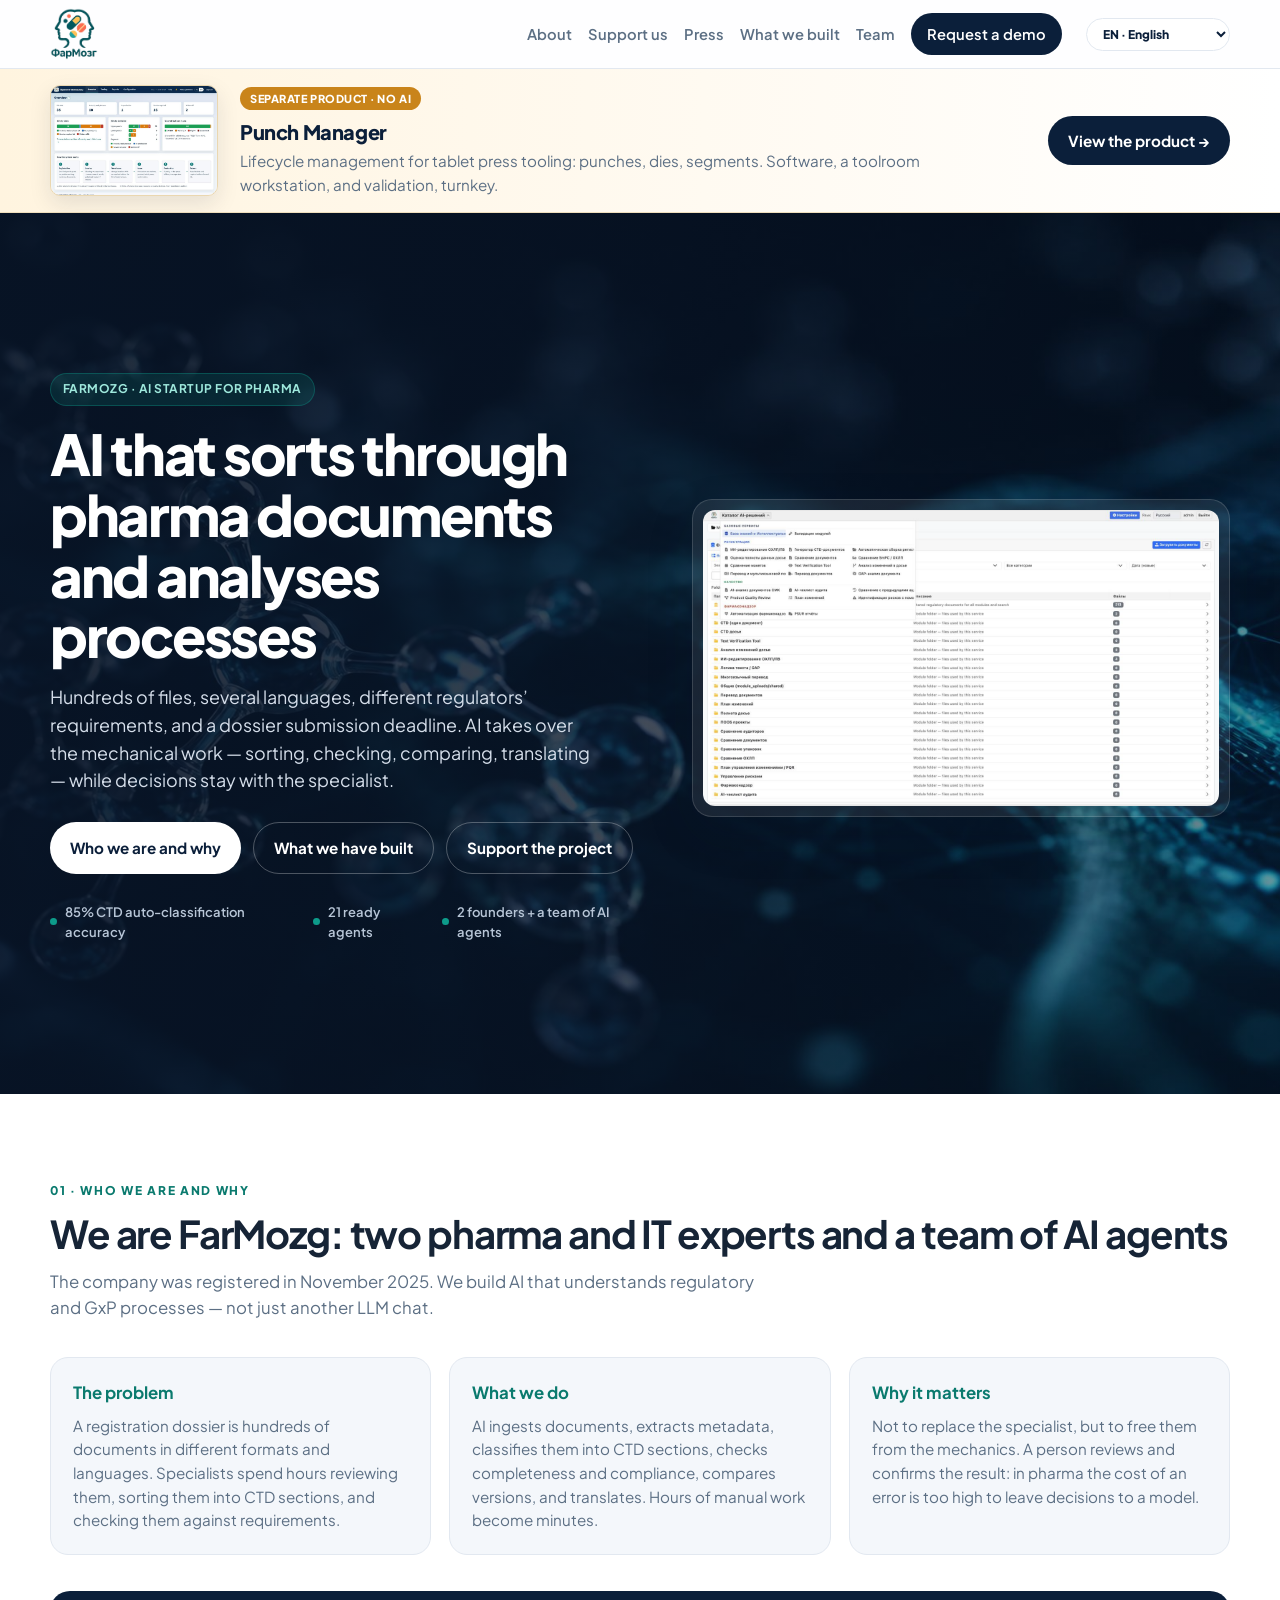
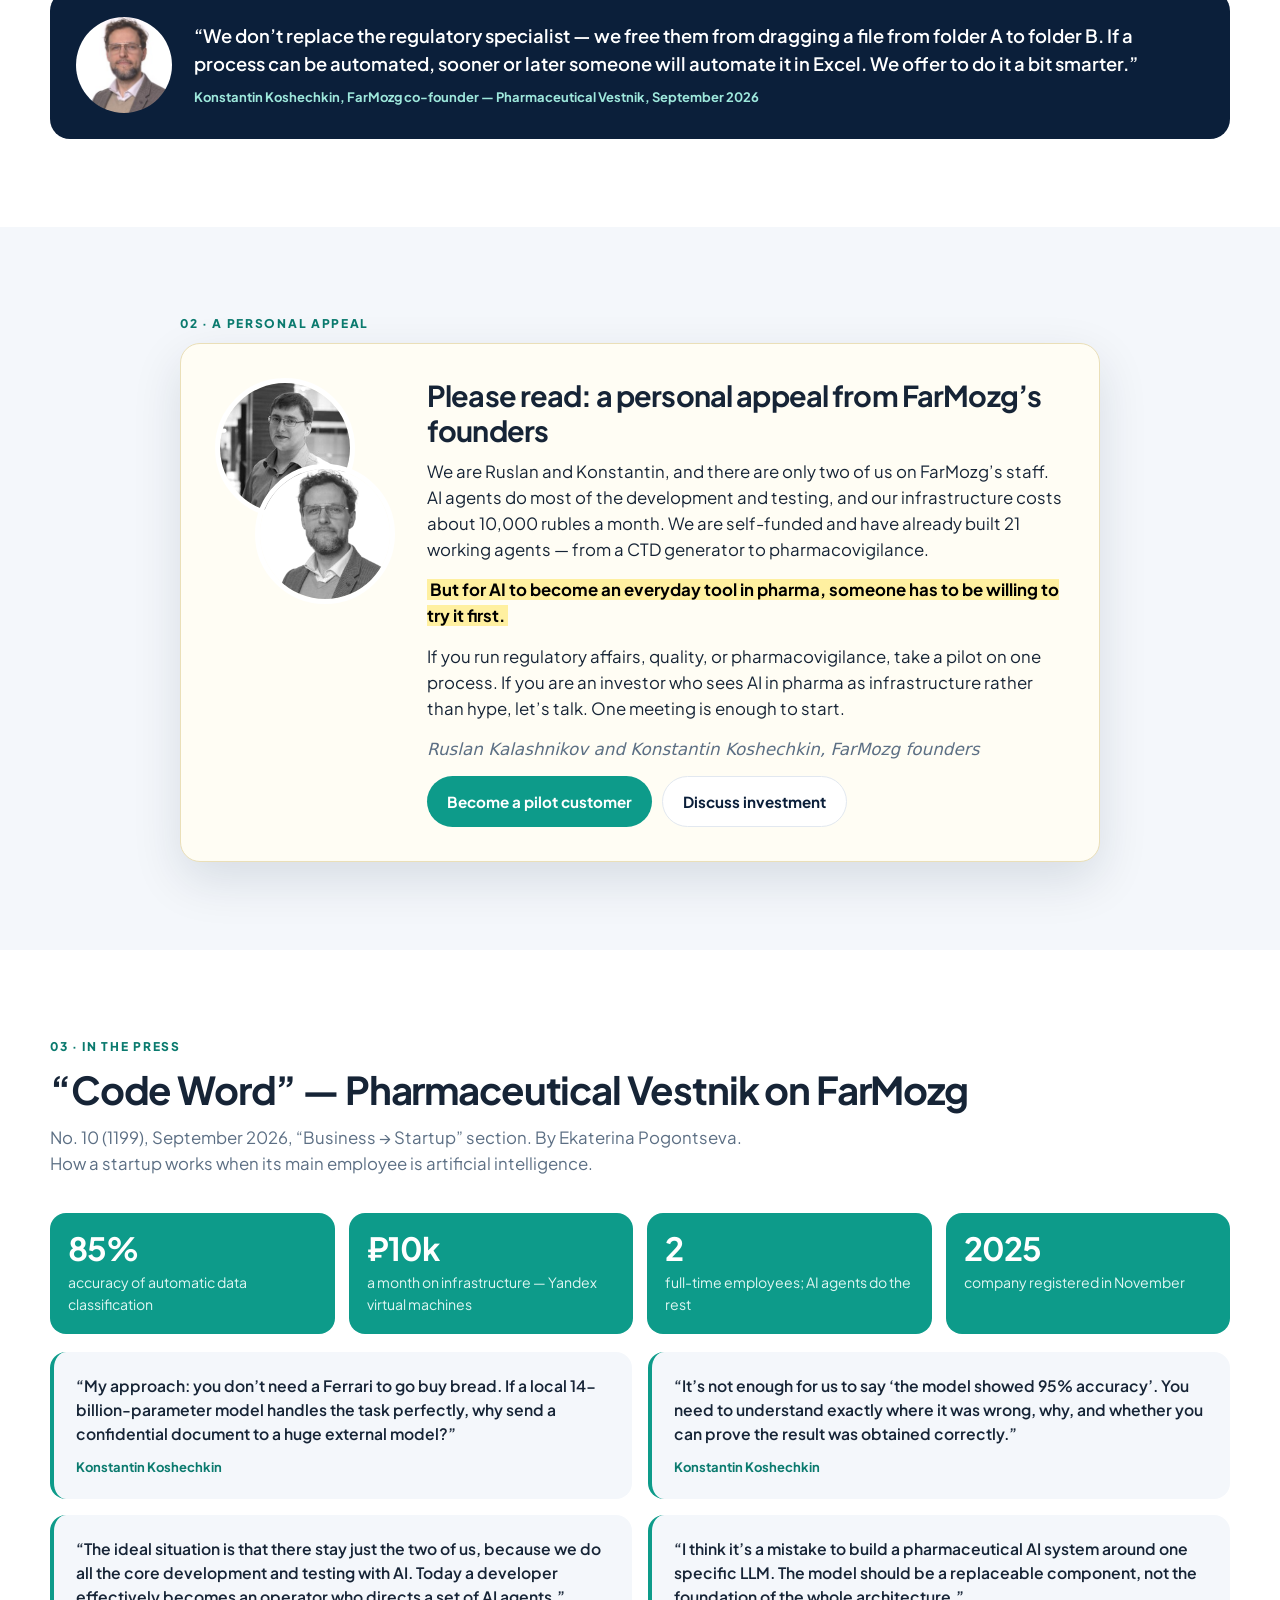
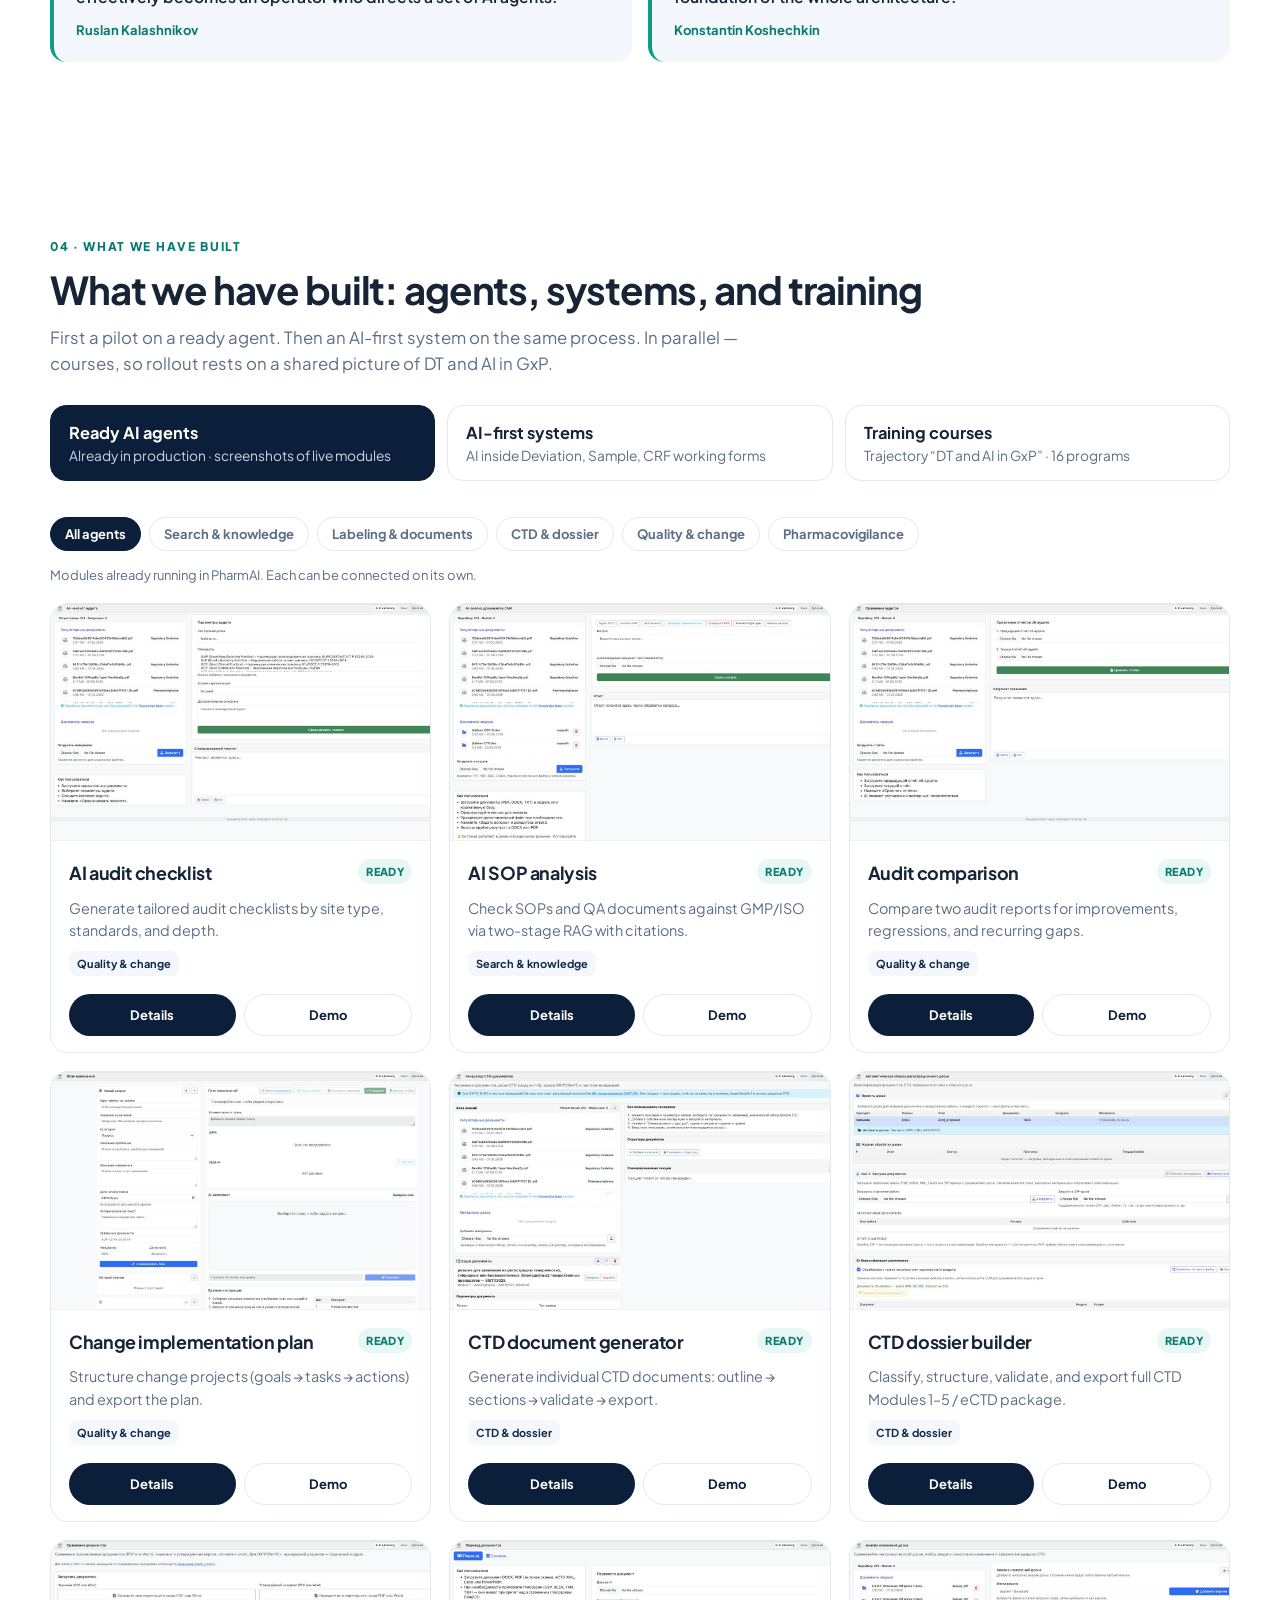
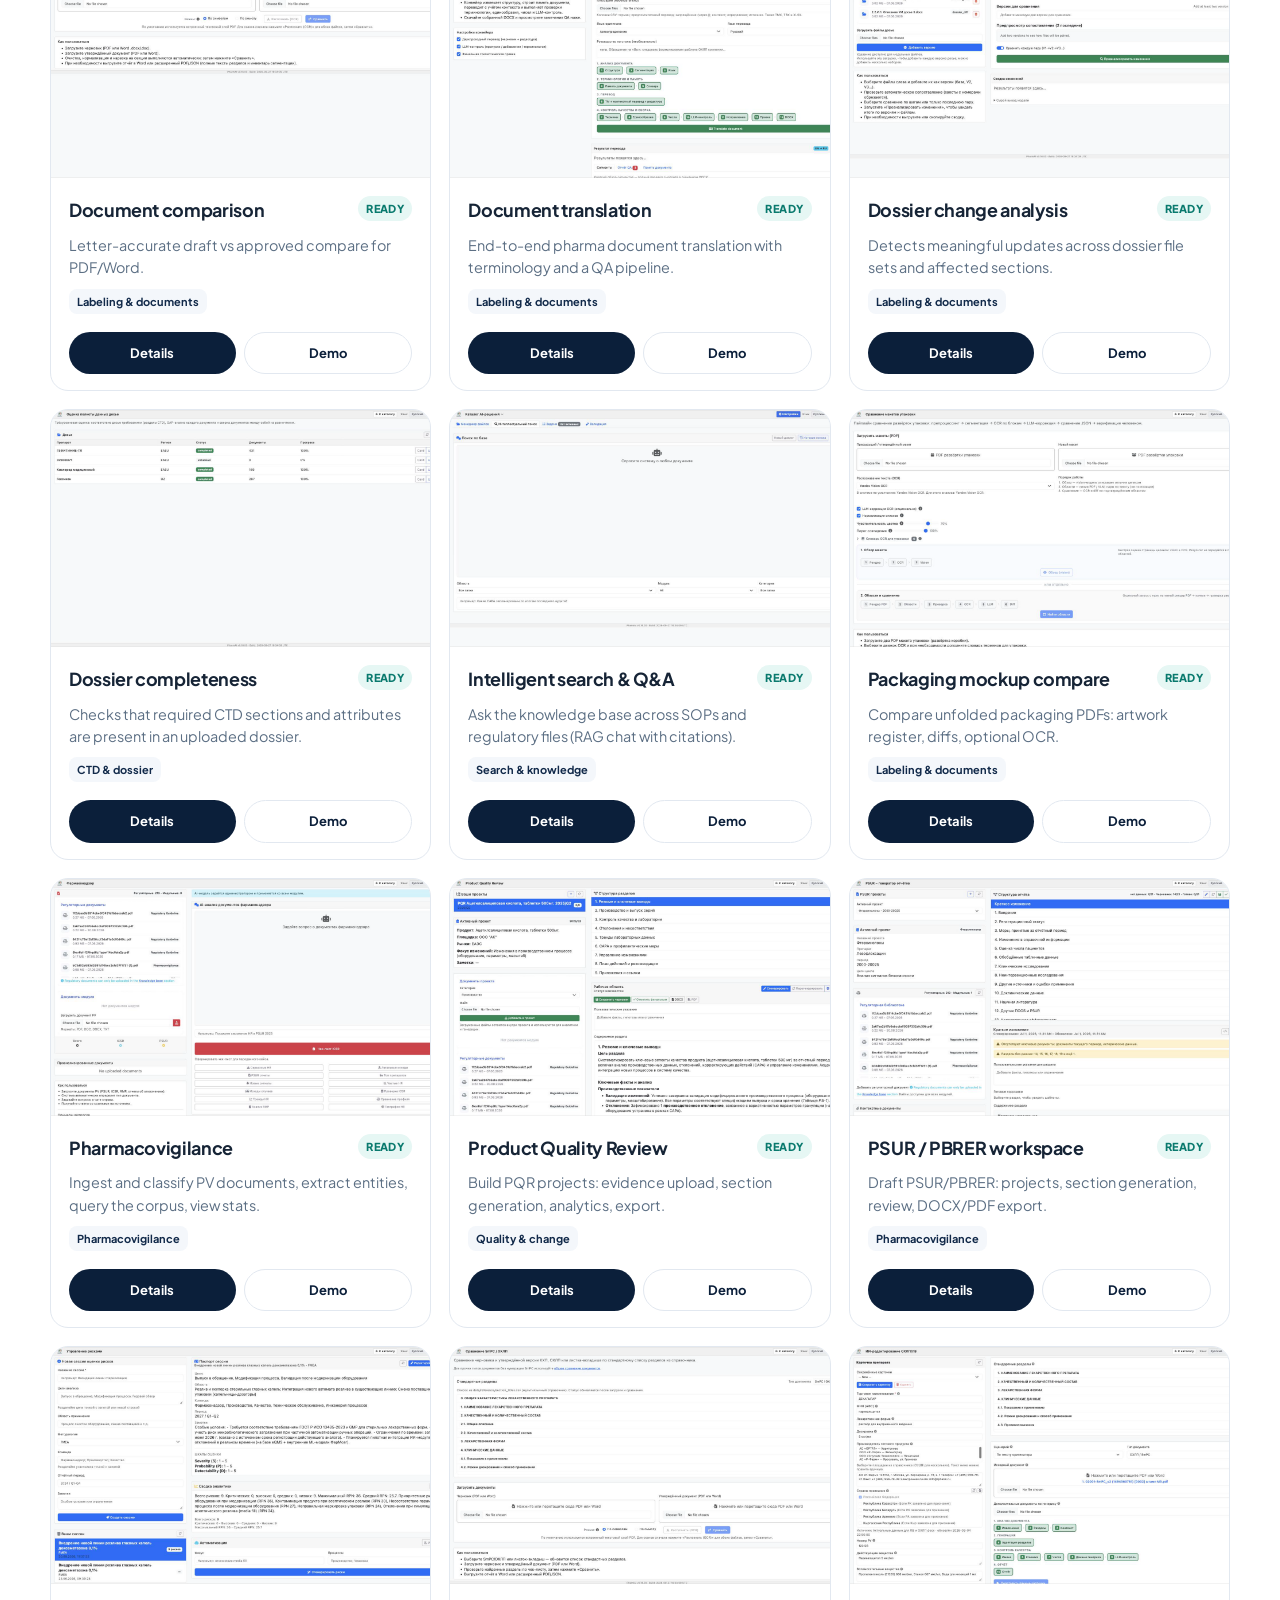
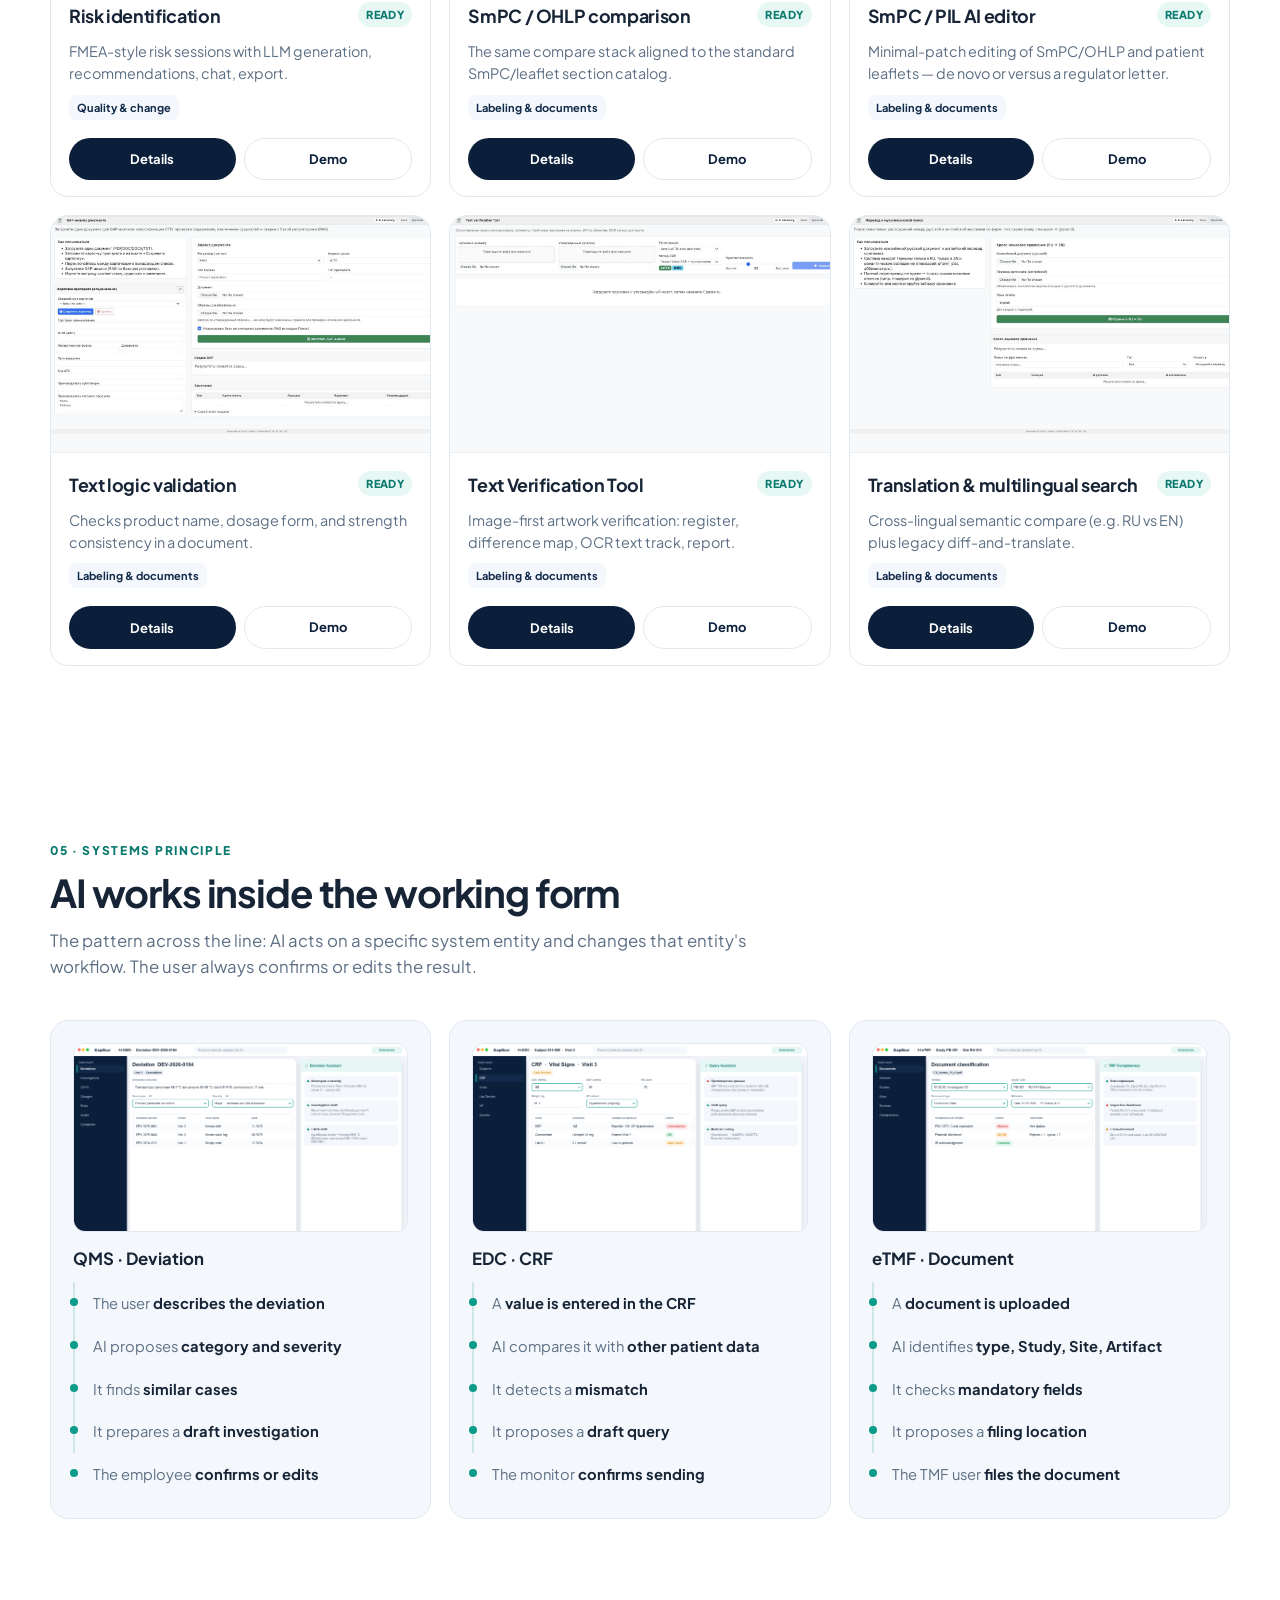
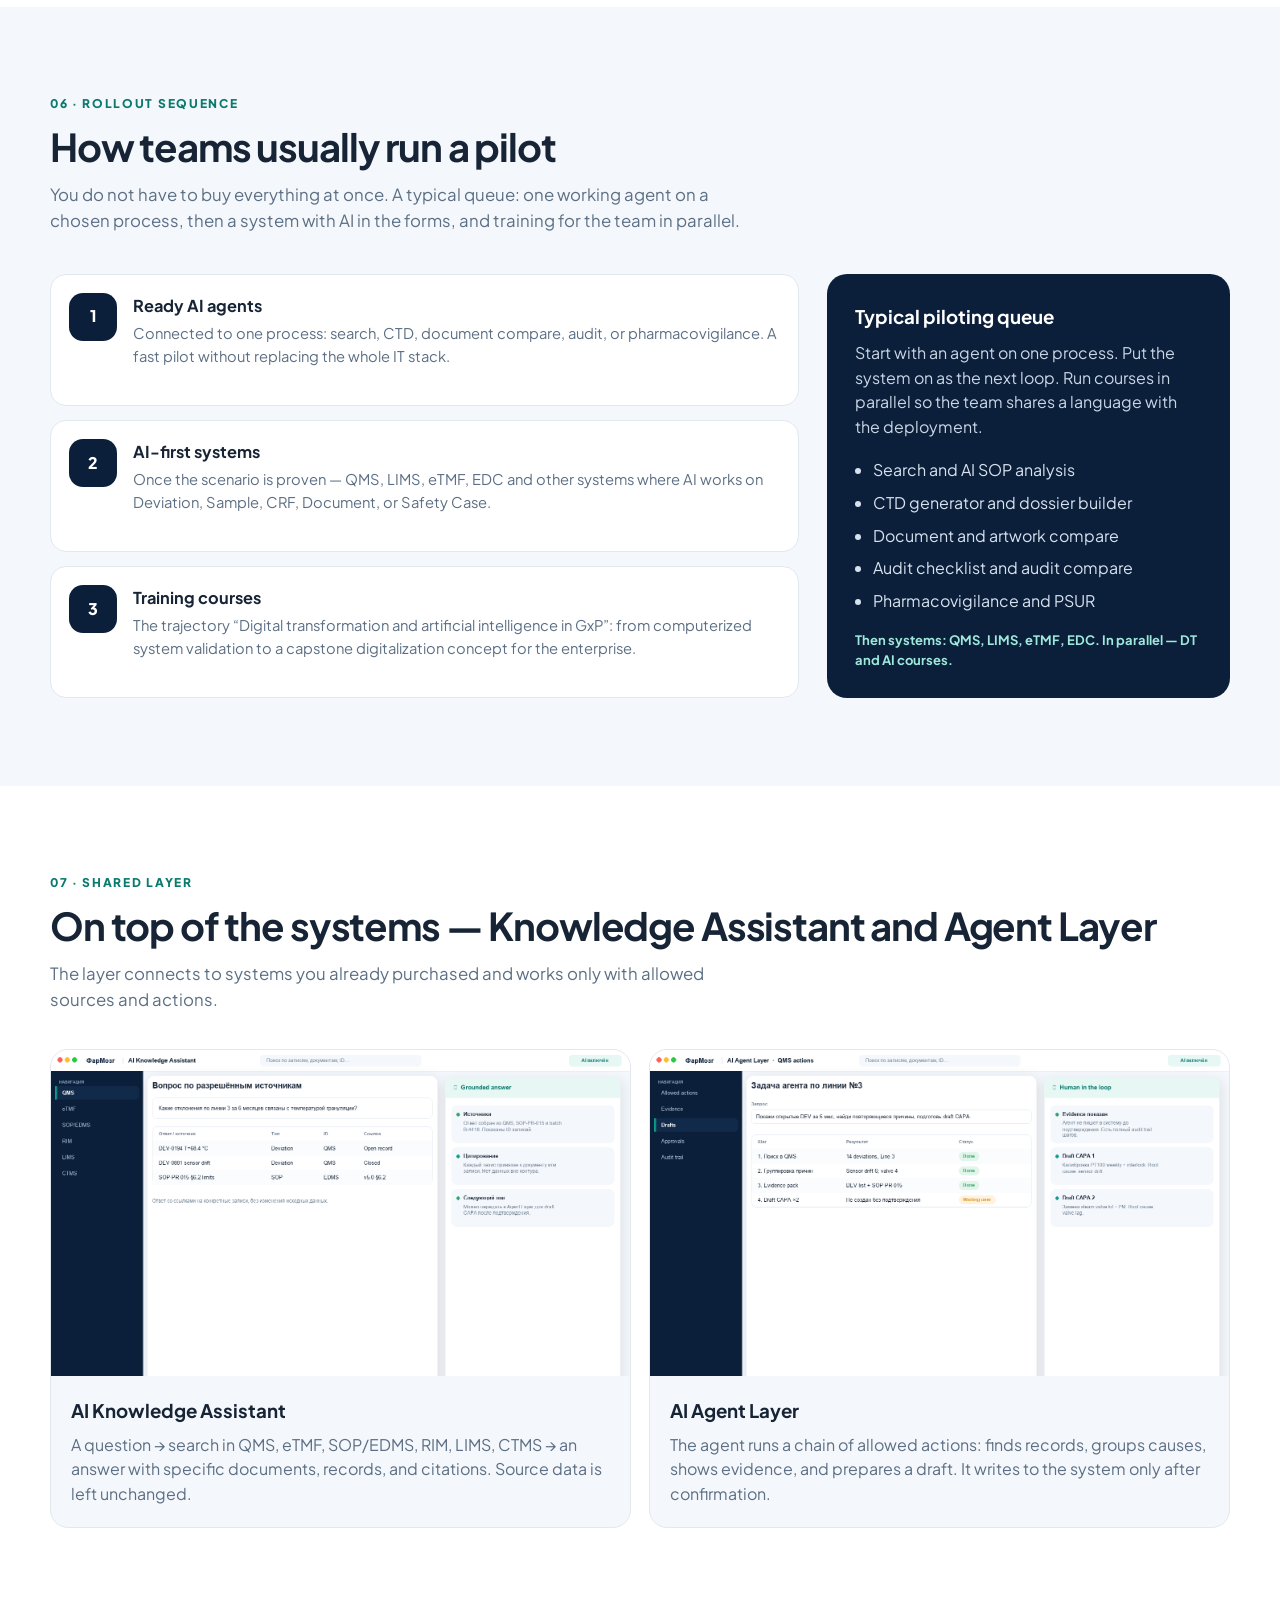
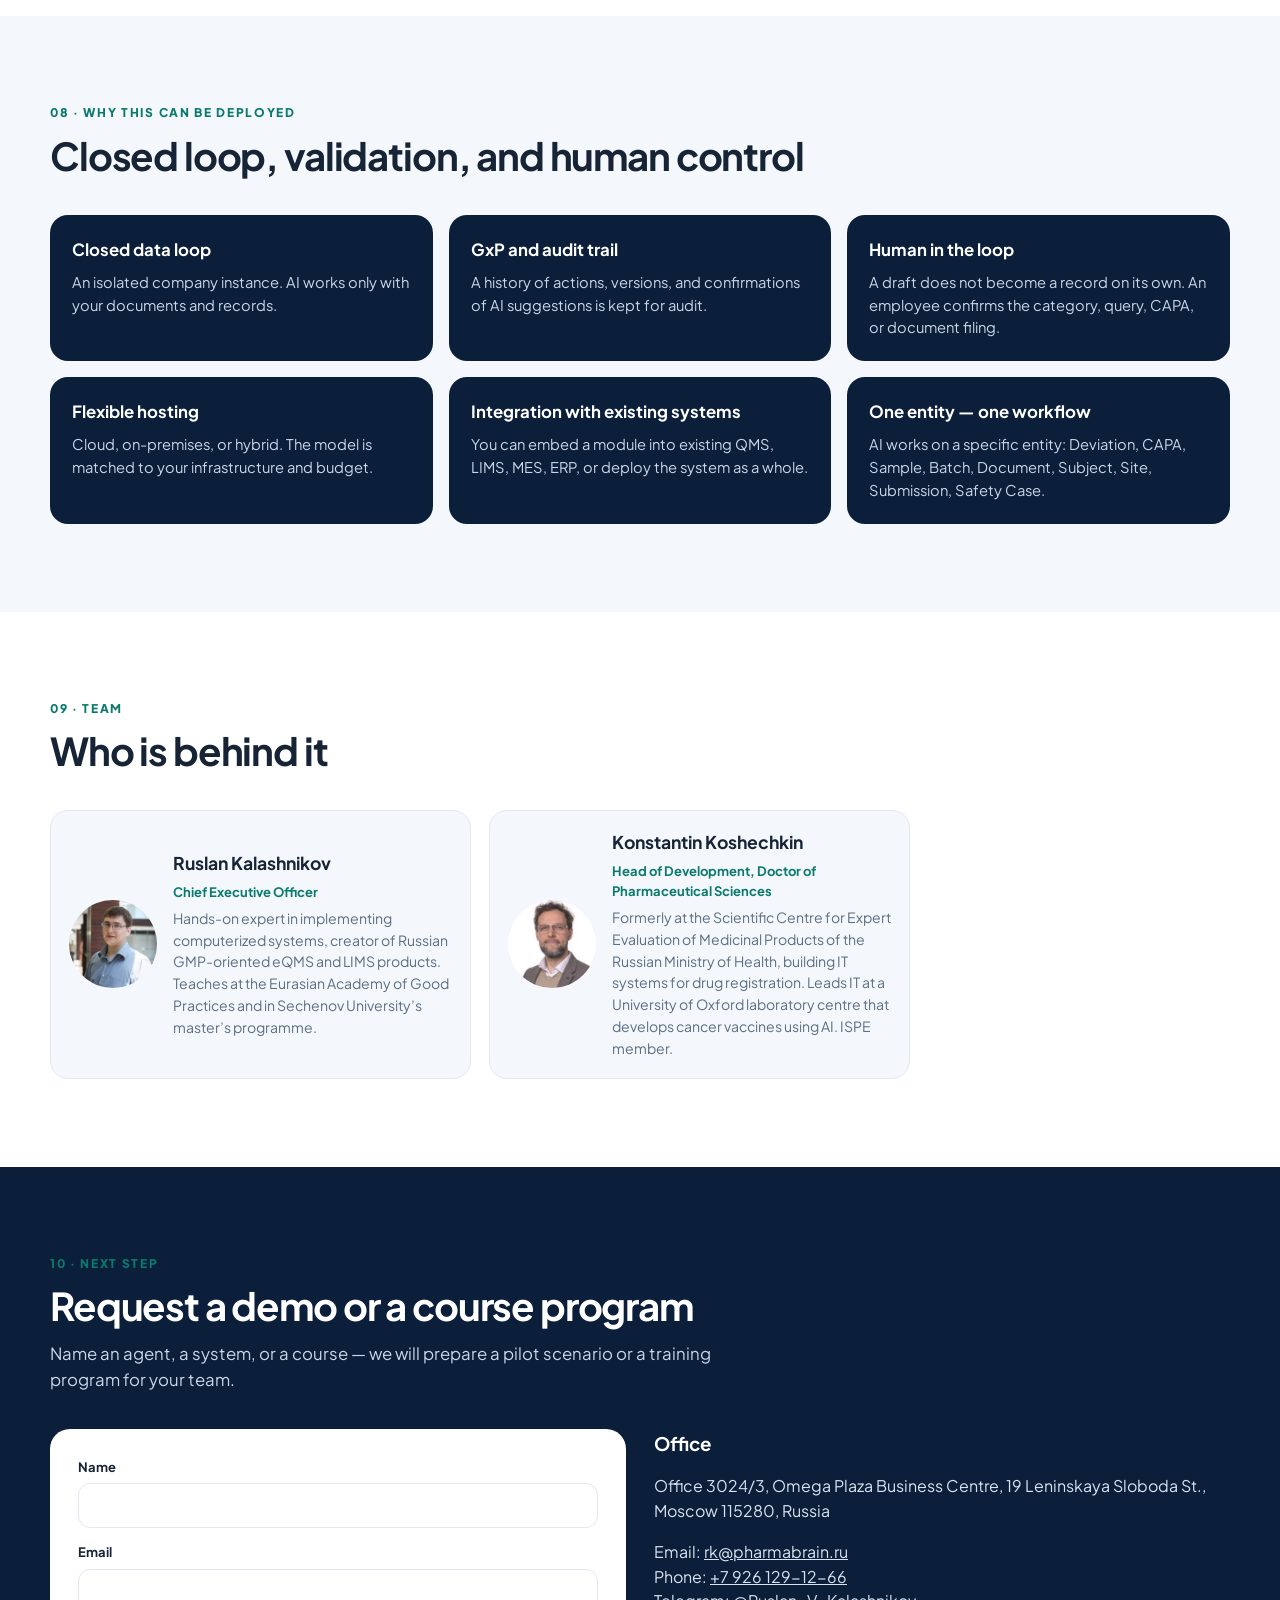
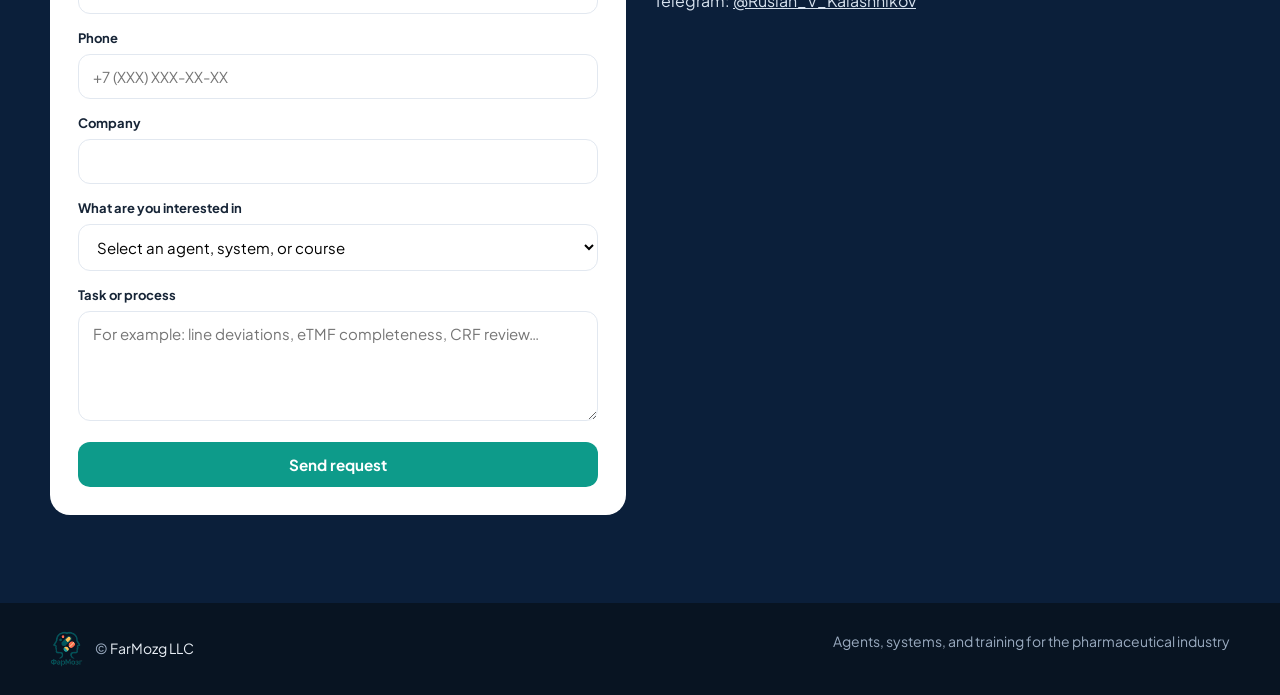
==== commit ead6c1ce: "minor press updates" ====
--- a/index.html
+++ b/index.html
@@ -114,6 +114,23 @@
         .btn-ghost { background: transparent; color: #fff; border: 1px solid rgba(255,255,255,.28); }
         .btn-line { background: #fff; color: var(--navy); border: 1px solid var(--line); }
 
+        /* Separate-product banner (Пуансон-менеджер, not AI) */
+        .product-banner {
+            background: linear-gradient(90deg, #fff4df 0%, #fffaf1 55%, #fff 100%);
+            border-bottom: 1px solid #f0dfbd;
+        }
+        [dir="rtl"] .product-banner { background: linear-gradient(270deg, #fff4df 0%, #fffaf1 55%, #fff 100%); }
+        .pb-inner { display: grid; grid-template-columns: auto 1fr auto; align-items: center; gap: 22px; padding: 16px 0; }
+        .pb-shot { display: block; width: 168px; border-radius: 10px; overflow: hidden; border: 1px solid #ead7b0; box-shadow: 0 8px 22px rgba(11,31,58,.10); }
+        .pb-shot img { width: 100%; height: auto; aspect-ratio: 1189/783; object-fit: cover; object-position: top left; }
+        .pb-tag {
+            display: inline-block; background: var(--amber); color: #fff; border-radius: 999px;
+            padding: 3px 10px; font-size: 11px; font-weight: 800; letter-spacing: .05em; text-transform: uppercase;
+        }
+        .pb-name { display: block; margin: 6px 0 2px; font-size: 1.25rem; font-weight: 800; letter-spacing: -0.02em; color: var(--navy); }
+        .pb-copy p { margin: 0; color: var(--muted); font-size: 0.95rem; max-width: 720px; }
+        .pb-cta { white-space: nowrap; }
+
         /* Hero */
         .hero {
             position: relative; color: #fff; overflow: hidden;
@@ -284,7 +301,7 @@
         .course-shot--intermediate { background: linear-gradient(145deg, #0a5c54, #0d9b8a); }
         .course-shot--advanced { background: linear-gradient(145deg, #122a4a, #2a5a8a); }
         .course-shot--expert { background: linear-gradient(145deg, #6a4a10, #c9841a); }
-        .course-shot[hidden], #modalImg[hidden] { display: none !important; }
+        .course-shot[hidden], #modalImg[hidden], #modalPage[hidden] { display: none !important; }
         .course-hours { font-size: 1.55rem; font-weight: 800; letter-spacing: -0.03em; }
         .course-level { margin-top: 4px; font-size: 12px; font-weight: 700; letter-spacing: .08em; text-transform: uppercase; opacity: .88; }
         .modal-shot .course-shot { min-height: 160px; }
@@ -408,6 +425,8 @@
             .press-stats { grid-template-columns: 1fr 1fr; }
             .appeal-faces { height: 150px; }
             .appeal-faces img:last-child { top: 0; left: 110px; }
+            .pb-inner { grid-template-columns: auto 1fr; }
+            .pb-cta { grid-column: 1 / -1; justify-self: start; }
         }
         @media (max-width: 640px) {
             .catalog-grid { grid-template-columns: 1fr; }
@@ -415,6 +434,8 @@
             section { padding: 64px 0; }
             .why-quote { grid-template-columns: 1fr; }
             .appeal-card { padding: 22px; }
+            .pb-inner { grid-template-columns: 1fr; gap: 12px; }
+            .pb-shot { display: none; }
         }
     </style>
 </head>
@@ -444,6 +465,18 @@
         </div>
     </header>
 
+    <aside class="product-banner" aria-labelledby="tbName">
+        <div class="container pb-inner">
+            <a class="pb-shot tb-link" href="tooling.html" tabindex="-1"><img id="tbShot" src="images/tms/dashboard.ru.jpg" width="1189" height="783" data-i18n-alt="tb_alt" alt="Главный экран Пуансон-менеджера"></a>
+            <div class="pb-copy">
+                <span class="pb-tag" data-i18n="tb_tag">Отдельный продукт · без ИИ</span>
+                <strong class="pb-name" id="tbName" data-i18n="tb_name">Пуансон-менеджер</strong>
+                <p data-i18n="tb_text">Учёт и обслуживание инструмента таблеточных прессов: пуансоны, матрицы, сегменты. ПО, рабочее место инструментальщика и валидация под ключ.</p>
+            </div>
+            <a class="btn btn-navy pb-cta tb-link" href="tooling.html" data-i18n="tb_cta">Страница продукта →</a>
+        </div>
+    </aside>
+
     <section class="hero" id="top">
         <div class="container hero-grid">
             <div>
@@ -824,16 +857,17 @@
                 <ul class="ai-list" id="modalAi"></ul>
                 <div class="card-actions" style="margin-top:22px;">
                     <a class="btn btn-navy" id="modalCta" href="#contact" data-i18n="modal_cta">Запросить демо этой системы</a>
+                    <a class="btn btn-line" id="modalPage" href="#" hidden data-i18n="modal_page">Страница продукта →</a>
                 </div>
             </div>
         </div>
     </div>
 
-    <script src="i18n.js?v=2"></script>
-    <script src="i18n.zh.js?v=2"></script>
-    <script src="i18n.ar.js?v=2"></script>
-    <script src="i18n.tr.js?v=2"></script>
-    <script src="i18n.hi.js?v=2"></script>
+    <script src="i18n.js?v=4"></script>
+    <script src="i18n.zh.js?v=4"></script>
+    <script src="i18n.ar.js?v=4"></script>
+    <script src="i18n.tr.js?v=4"></script>
+    <script src="i18n.hi.js?v=4"></script>
     <script>
         const CAT_IDS = ["all","discovery","clinical","regulatory","pv","quality","mfg","supply","commercial","layer"];
         const AGENT_CAT_IDS = ["all","knowledge","labeling","ctd","quality","pv"];
@@ -869,6 +903,8 @@
             const meta = document.querySelector('meta[name="description"]');
             if (meta) meta.setAttribute("content", t("description"));
             document.querySelectorAll("[data-i18n]").forEach(el => { el.textContent = t(el.dataset.i18n); });
+            document.querySelectorAll(".tb-link").forEach(a => { a.href = "tooling.html" + (lang === "ru" ? "" : "?lang=" + lang); });
+            document.getElementById("tbShot").src = "images/tms/dashboard." + (lang === "ru" ? "ru" : "en") + ".jpg";
             document.querySelectorAll("[data-i18n-html]").forEach(el => { el.innerHTML = t(el.dataset.i18nHtml); });
             document.querySelectorAll("[data-i18n-placeholder]").forEach(el => { el.placeholder = t(el.dataset.i18nPlaceholder); });
             document.querySelectorAll("[data-i18n-alt]").forEach(el => { el.alt = t(el.dataset.i18nAlt); });
@@ -1096,6 +1132,9 @@
             const cta = document.getElementById("modalCta");
             cta.textContent = kind === "course" ? t("modal_cta_course") : t("modal_cta");
             cta.onclick = () => pickProduct(name);
+            const page = document.getElementById("modalPage");
+            page.hidden = !p.page;
+            if (p.page) page.href = p.page + (lang === "ru" ? "" : "?lang=" + lang);
             modal.classList.add("open");
             document.body.style.overflow = "hidden";
         }
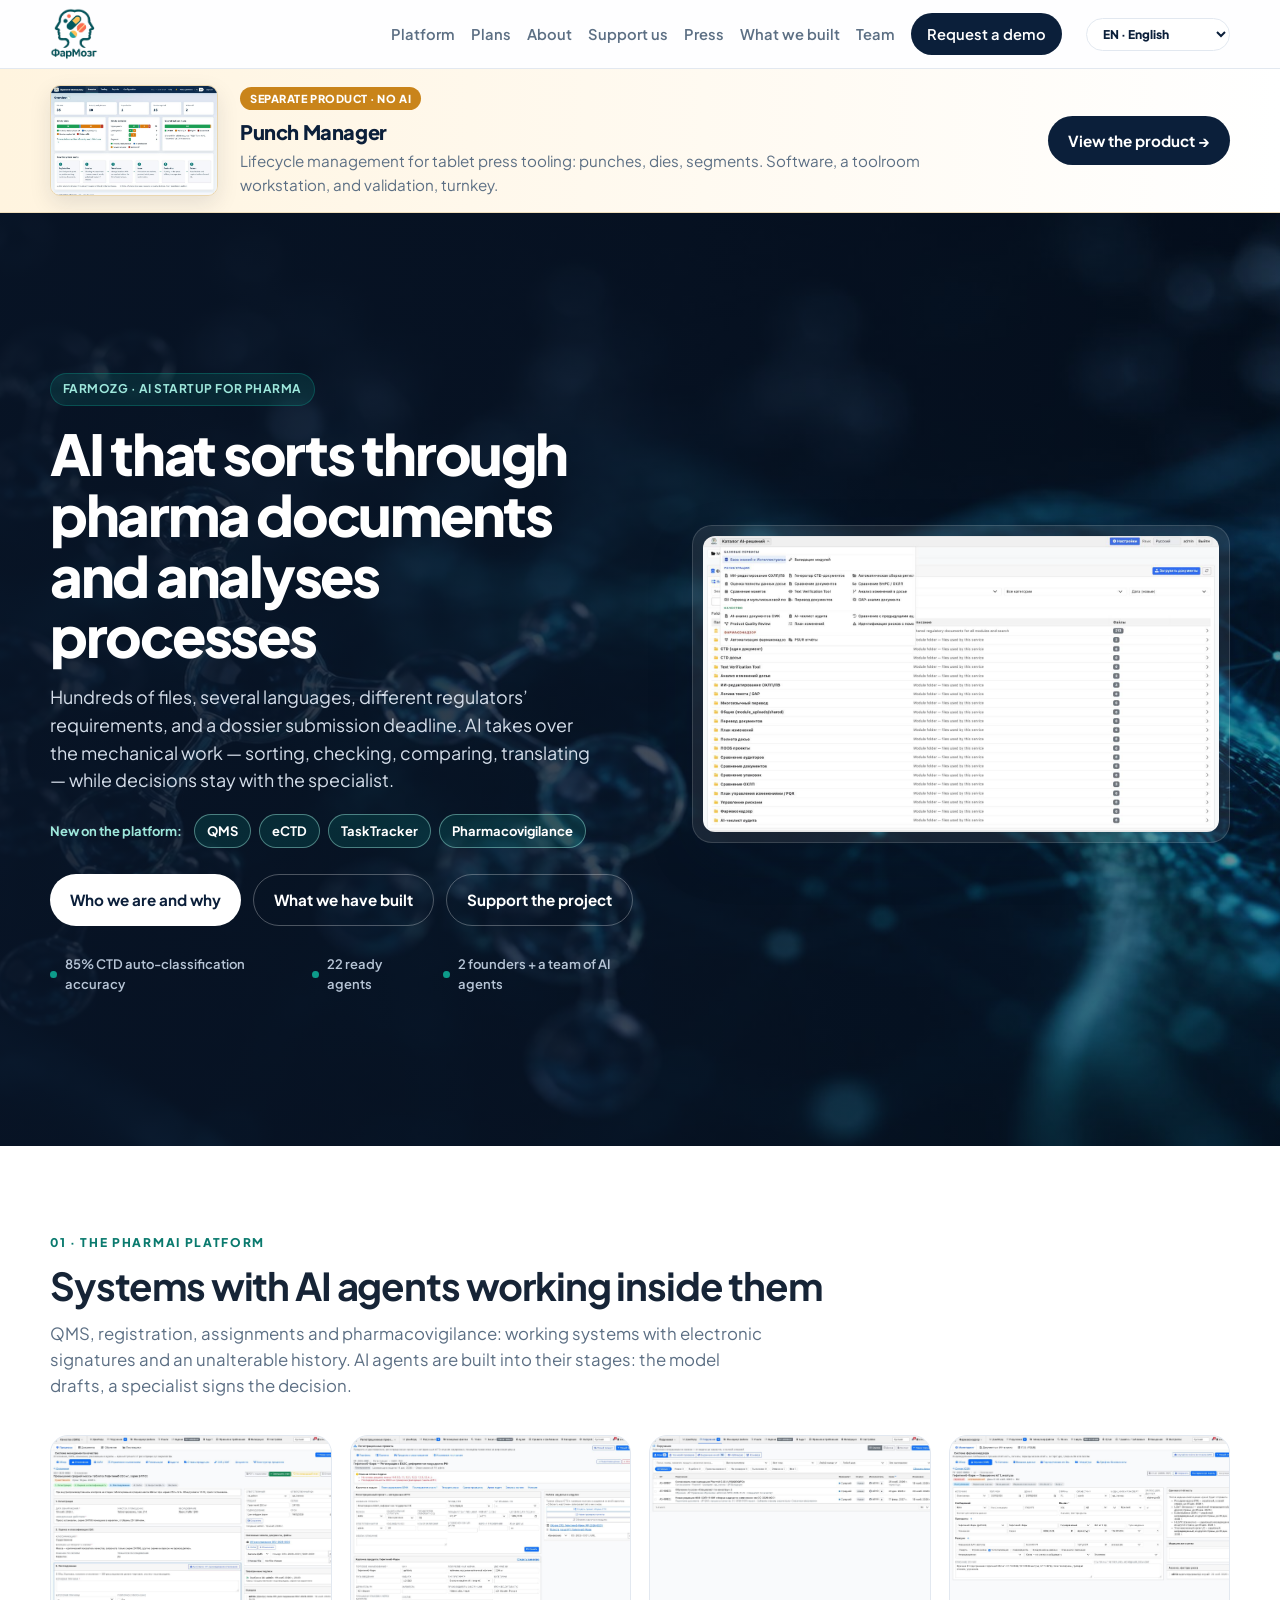
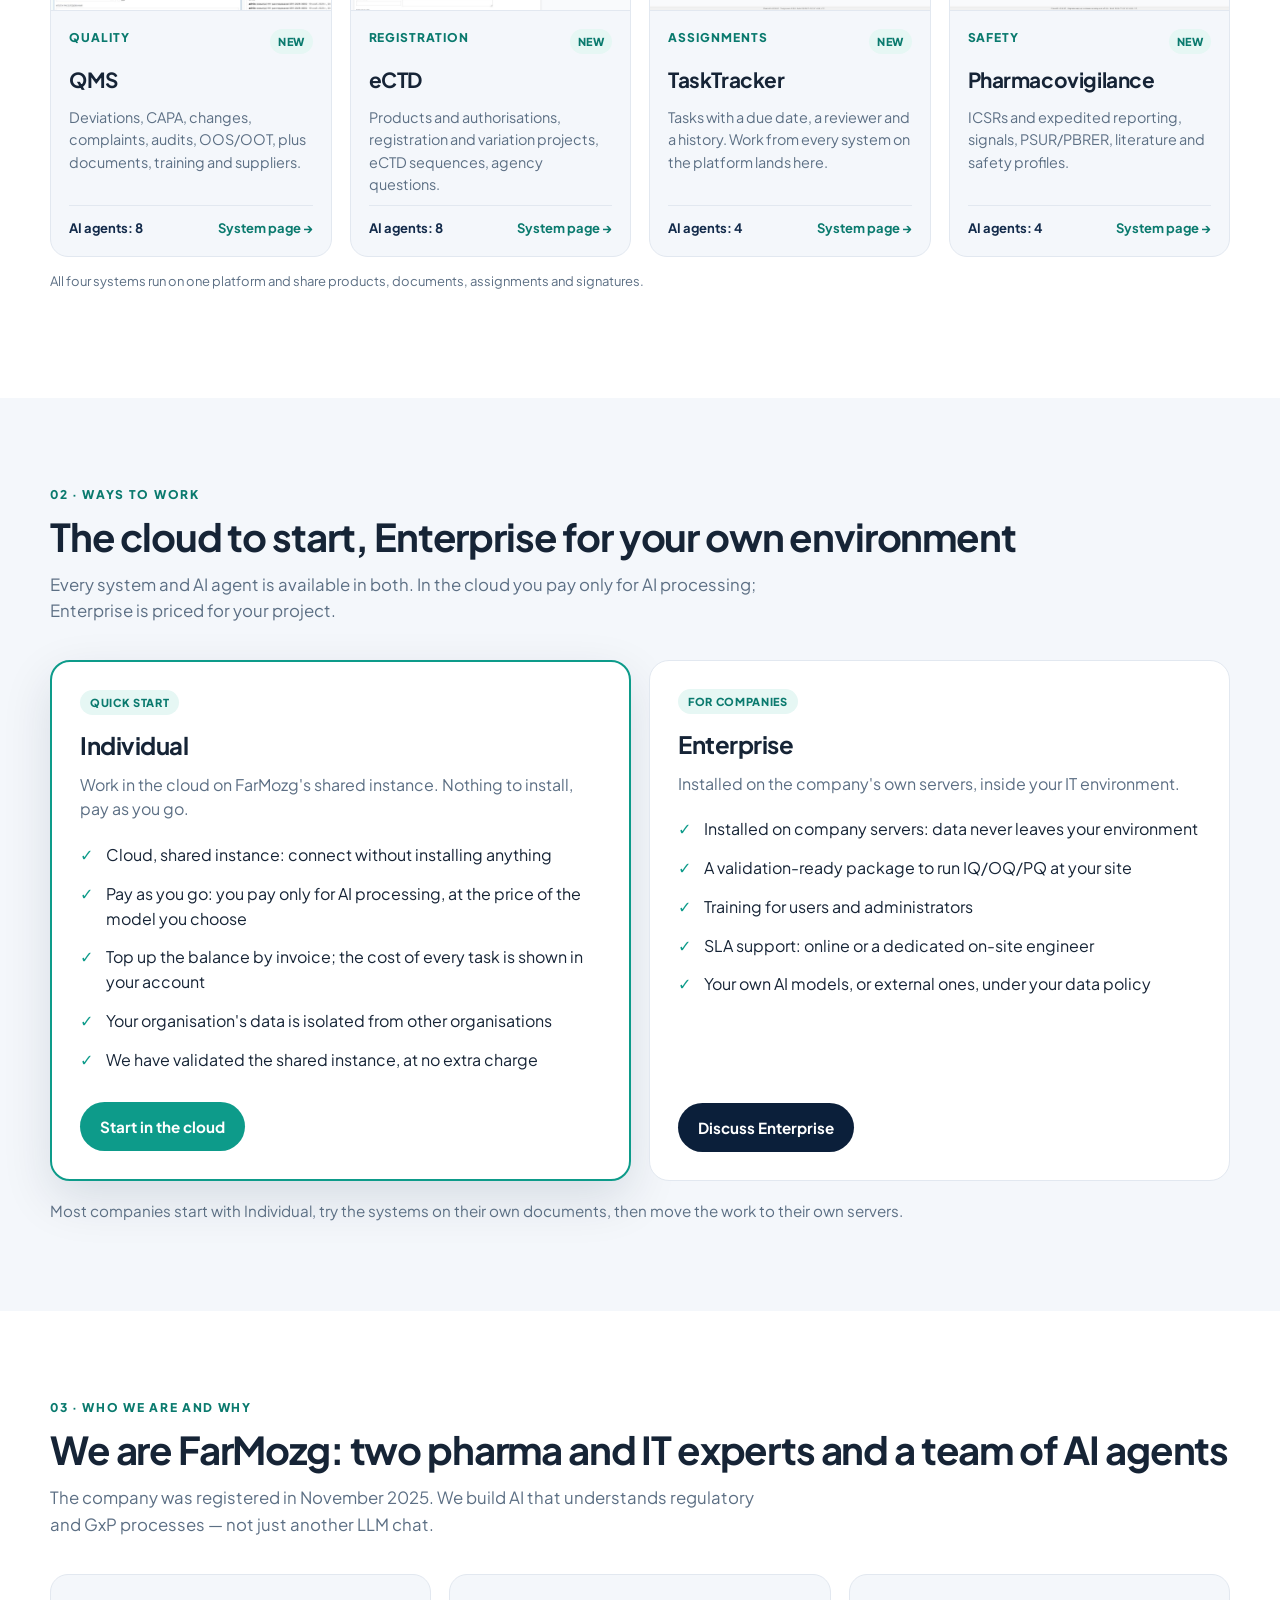
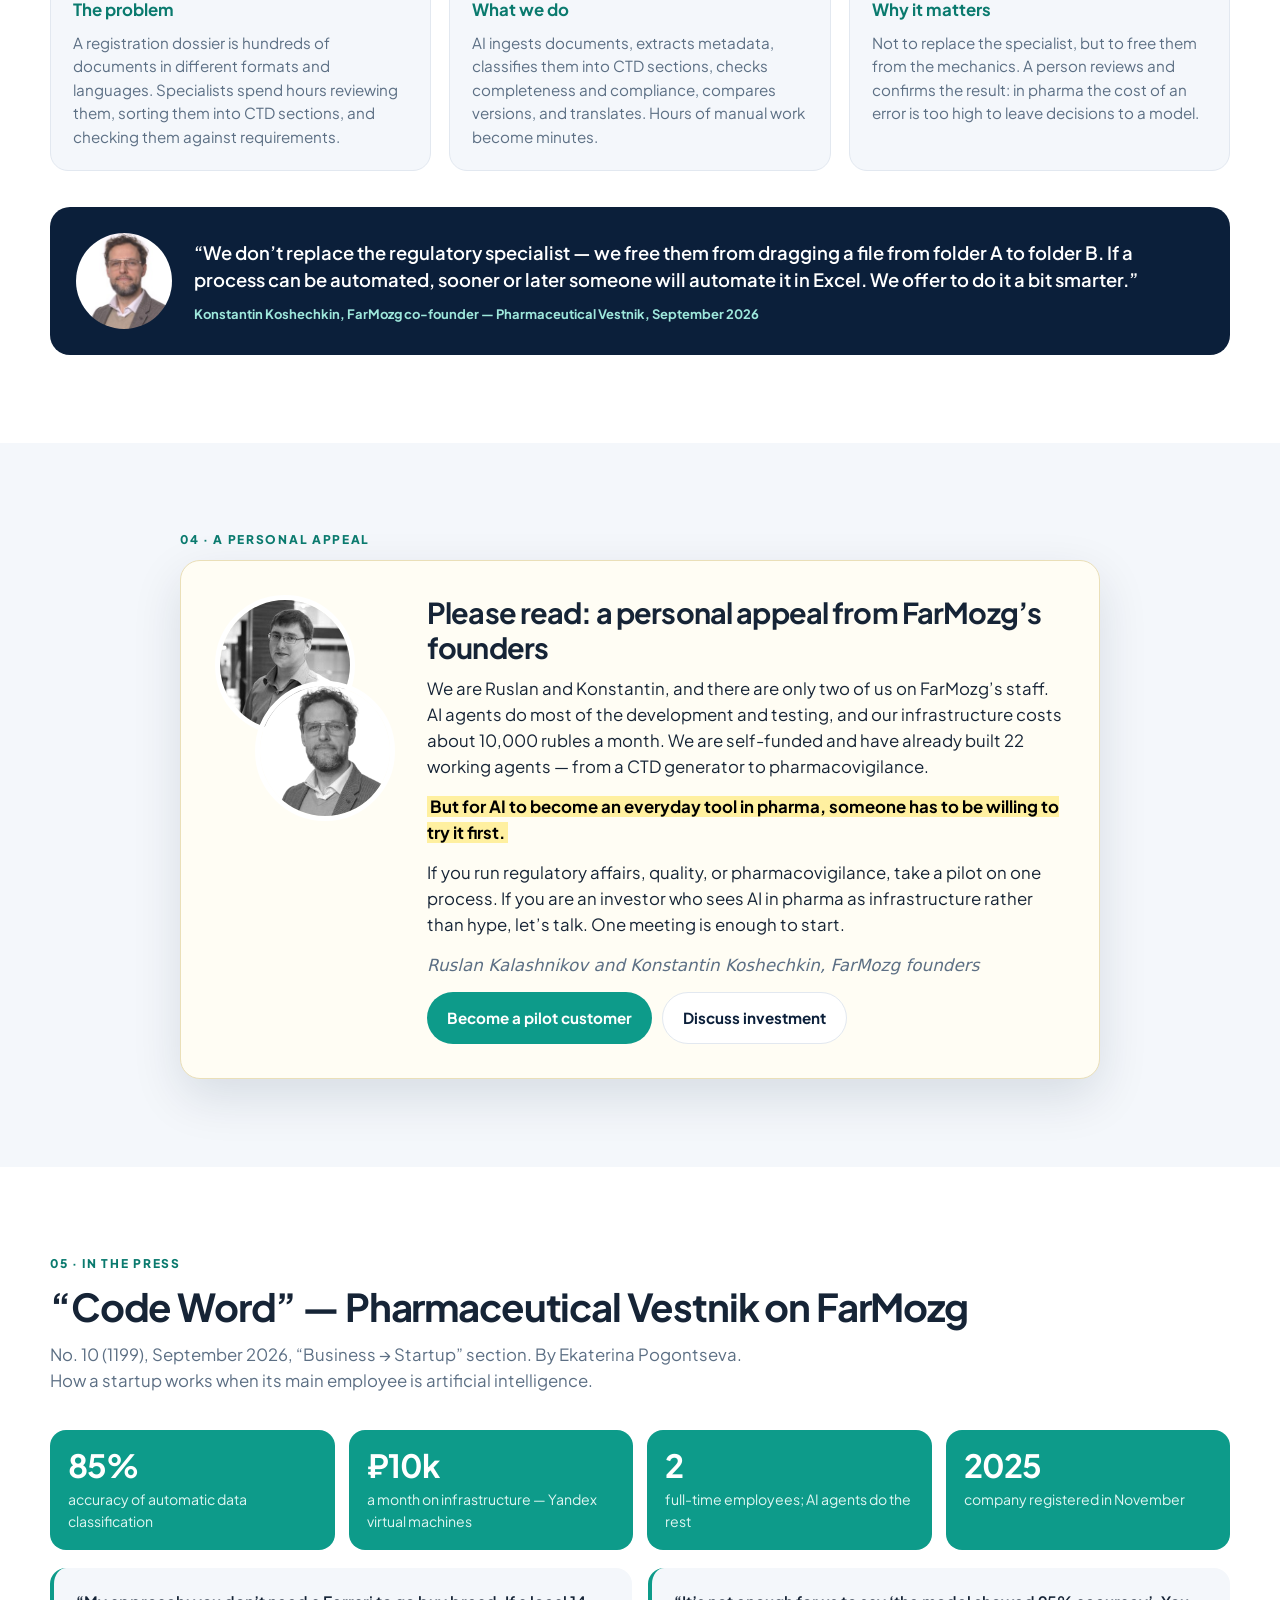
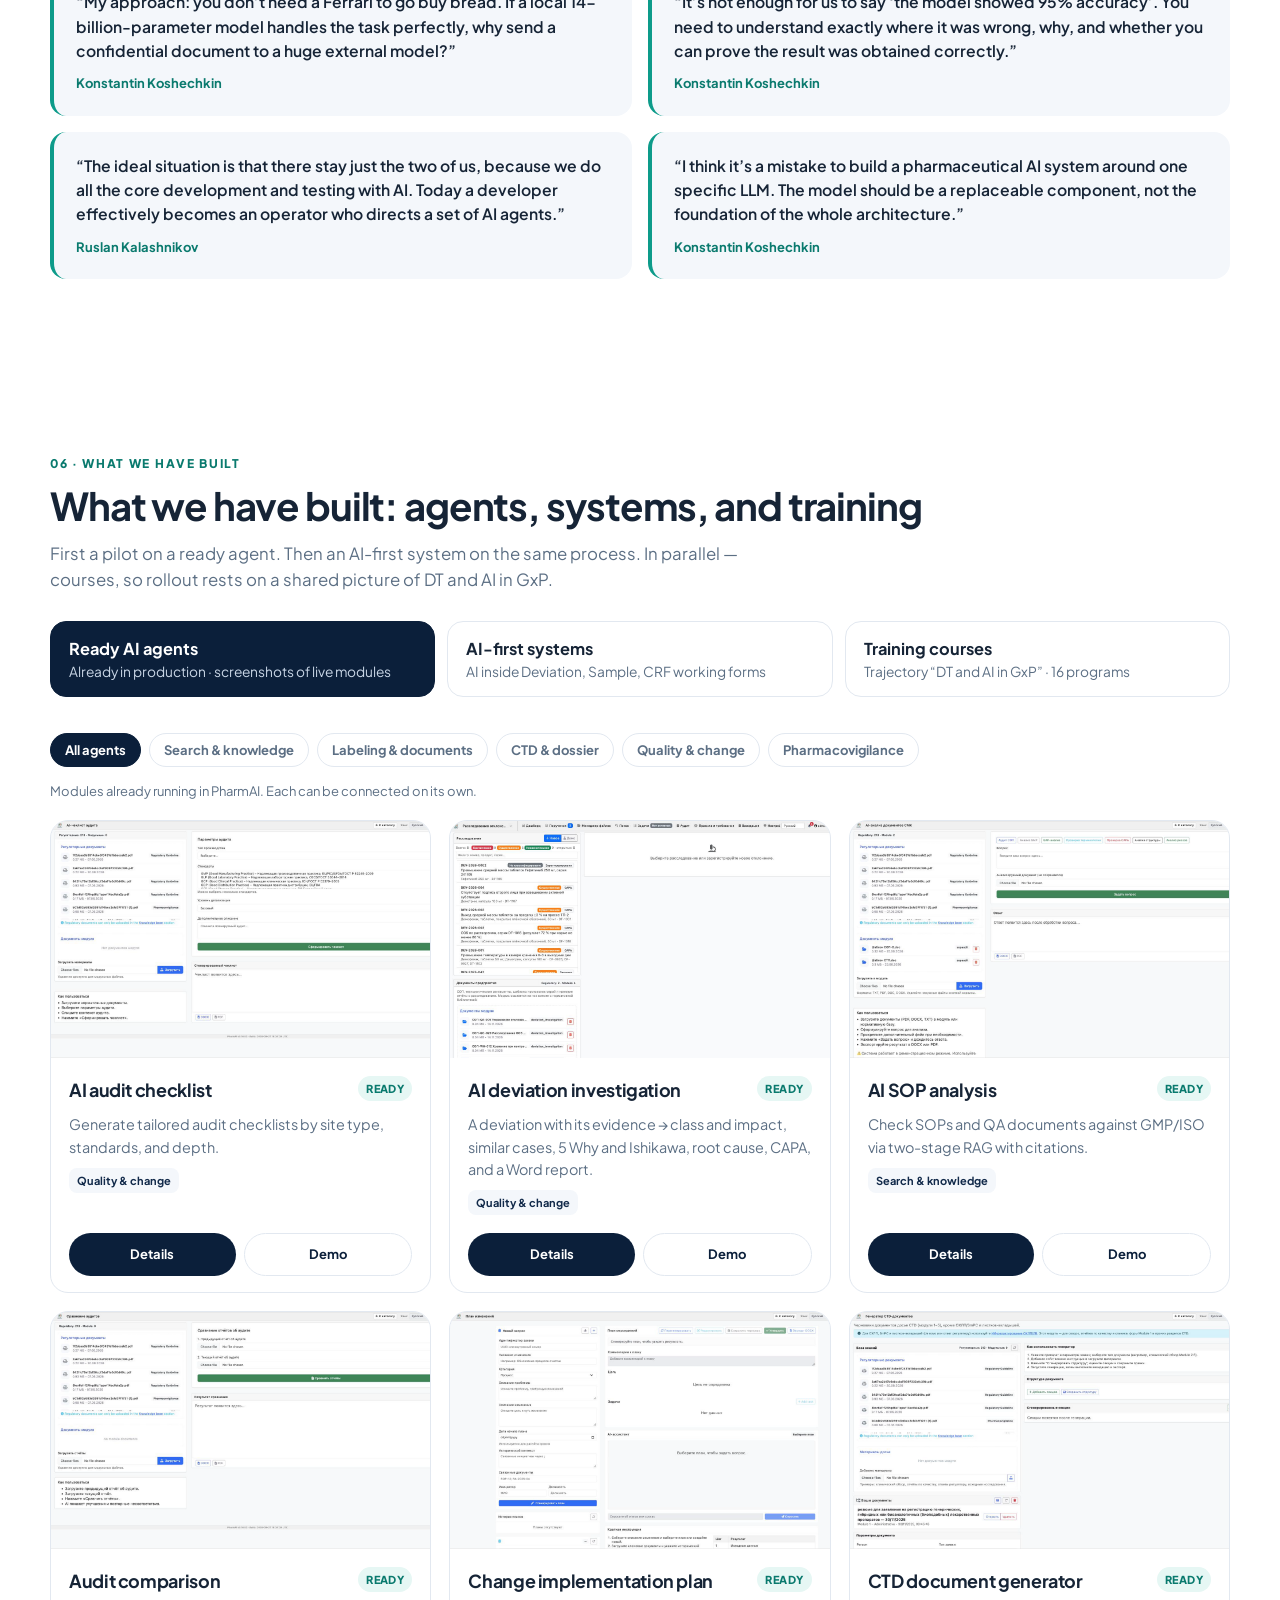
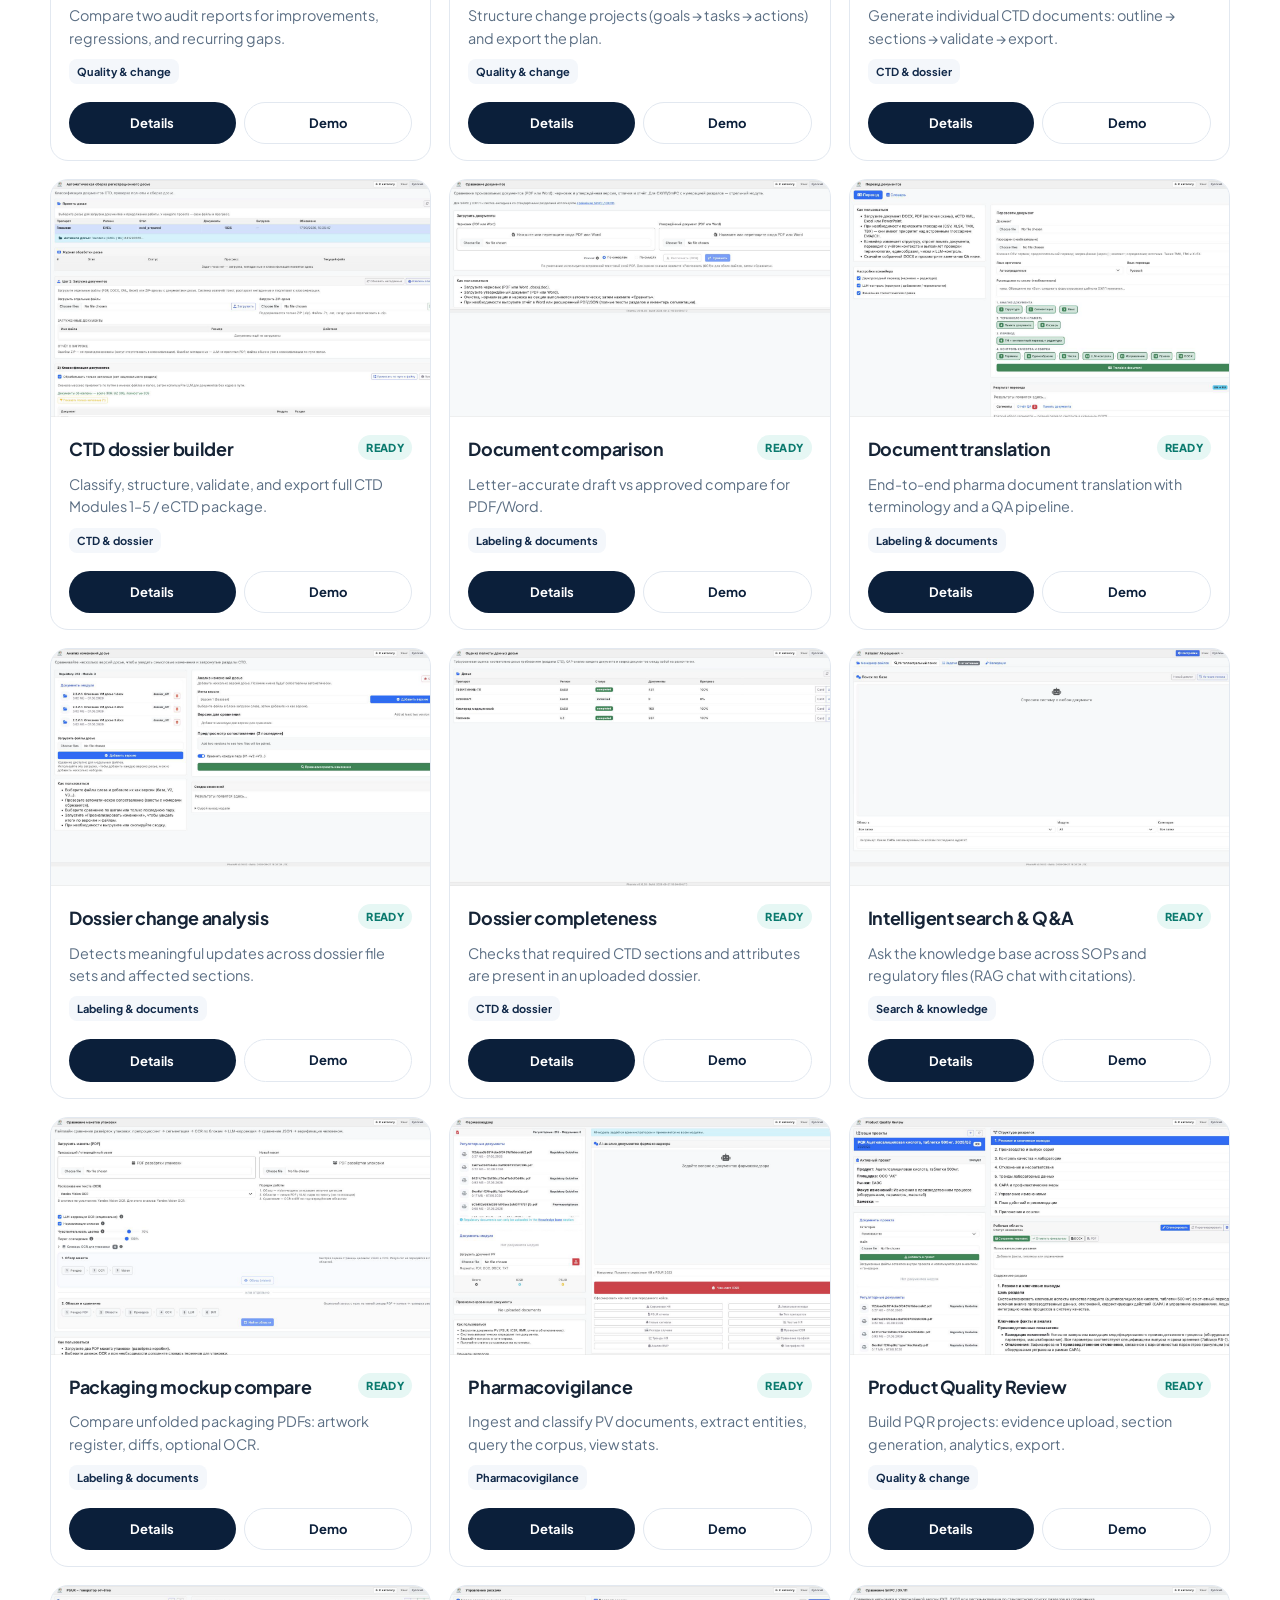
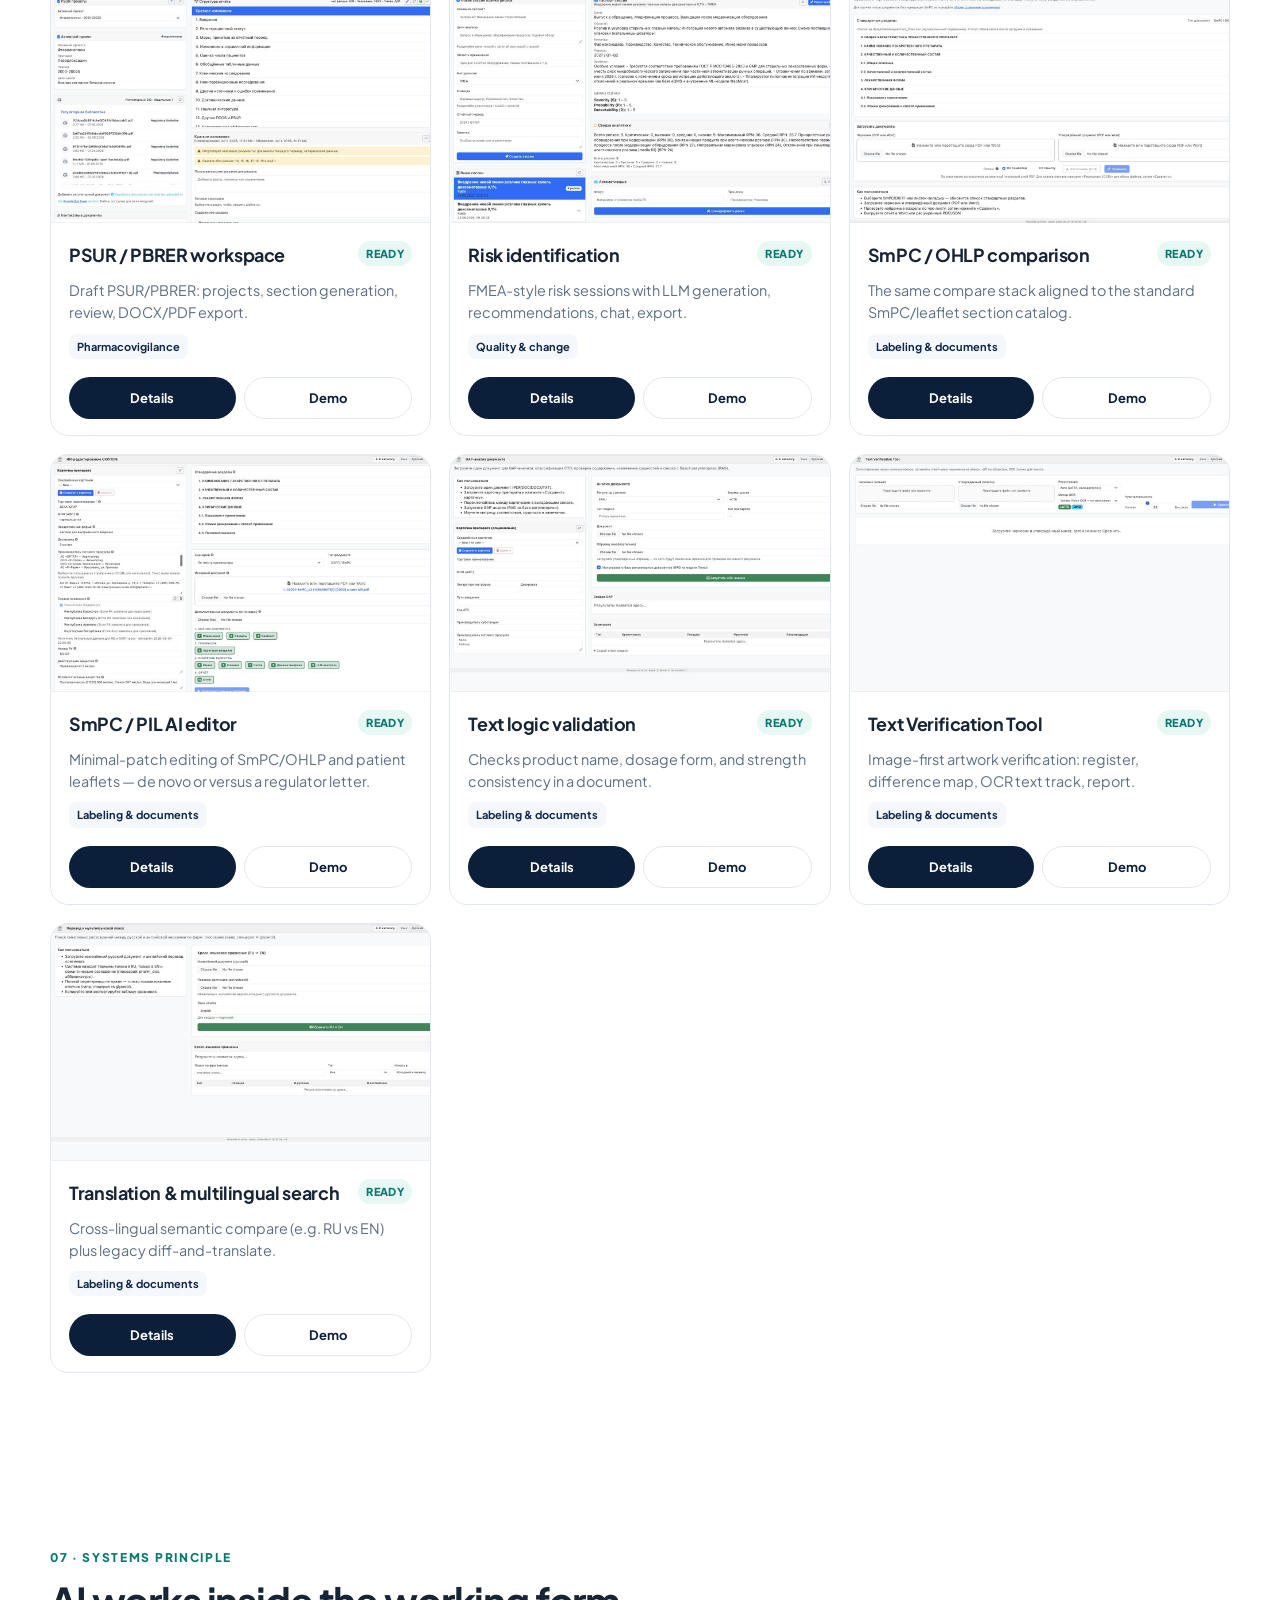
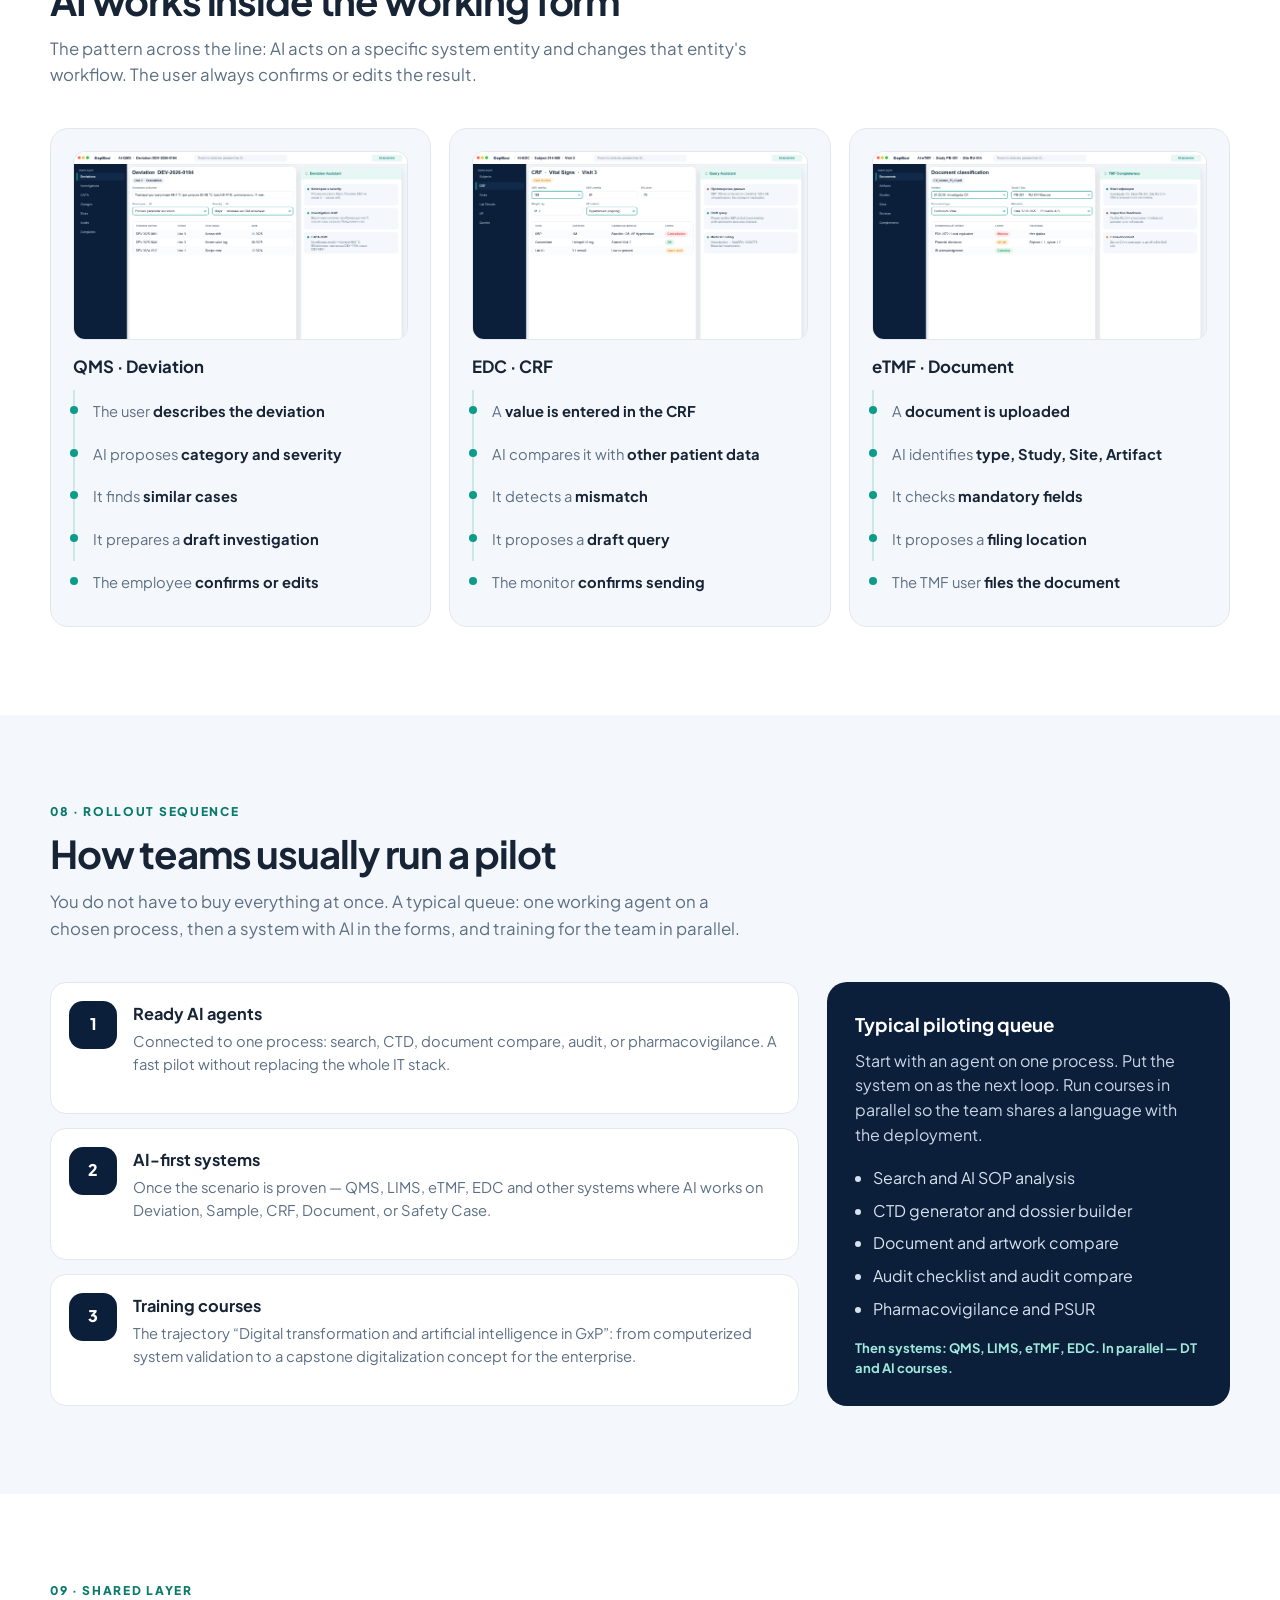
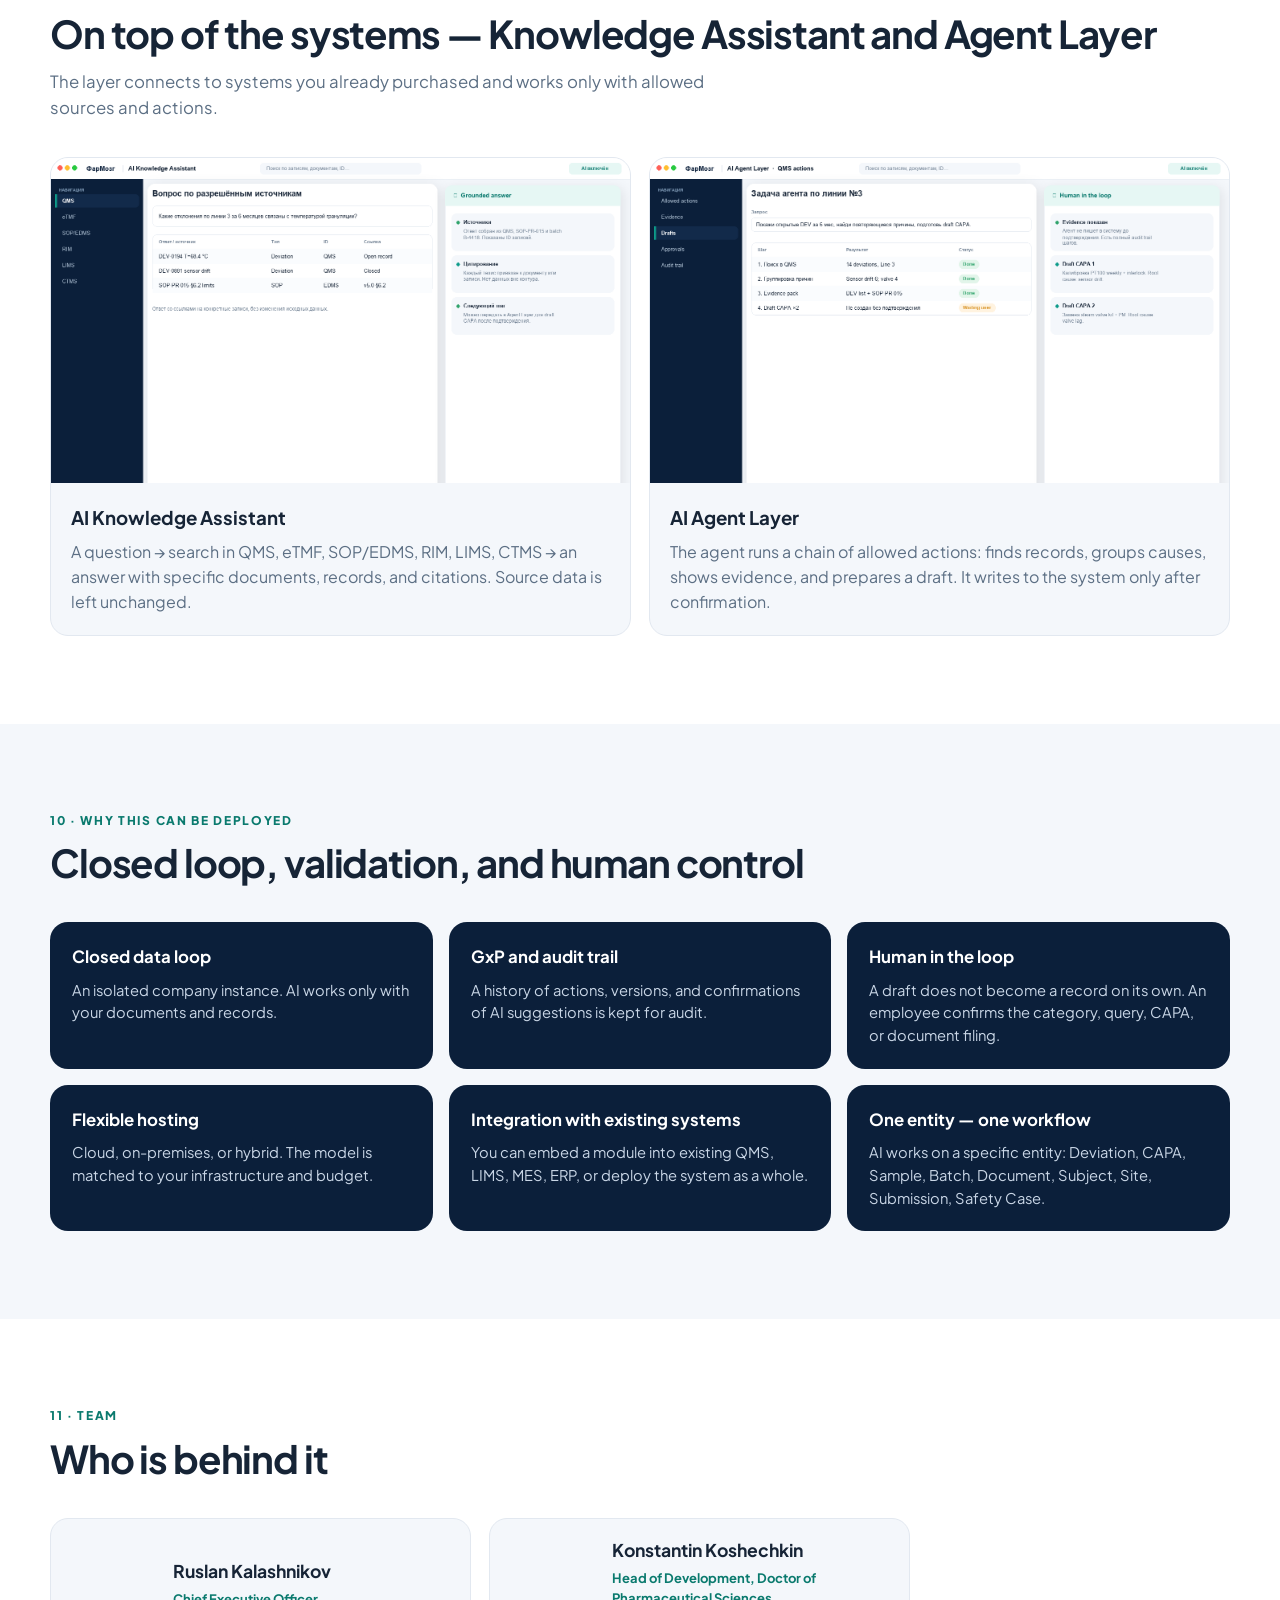
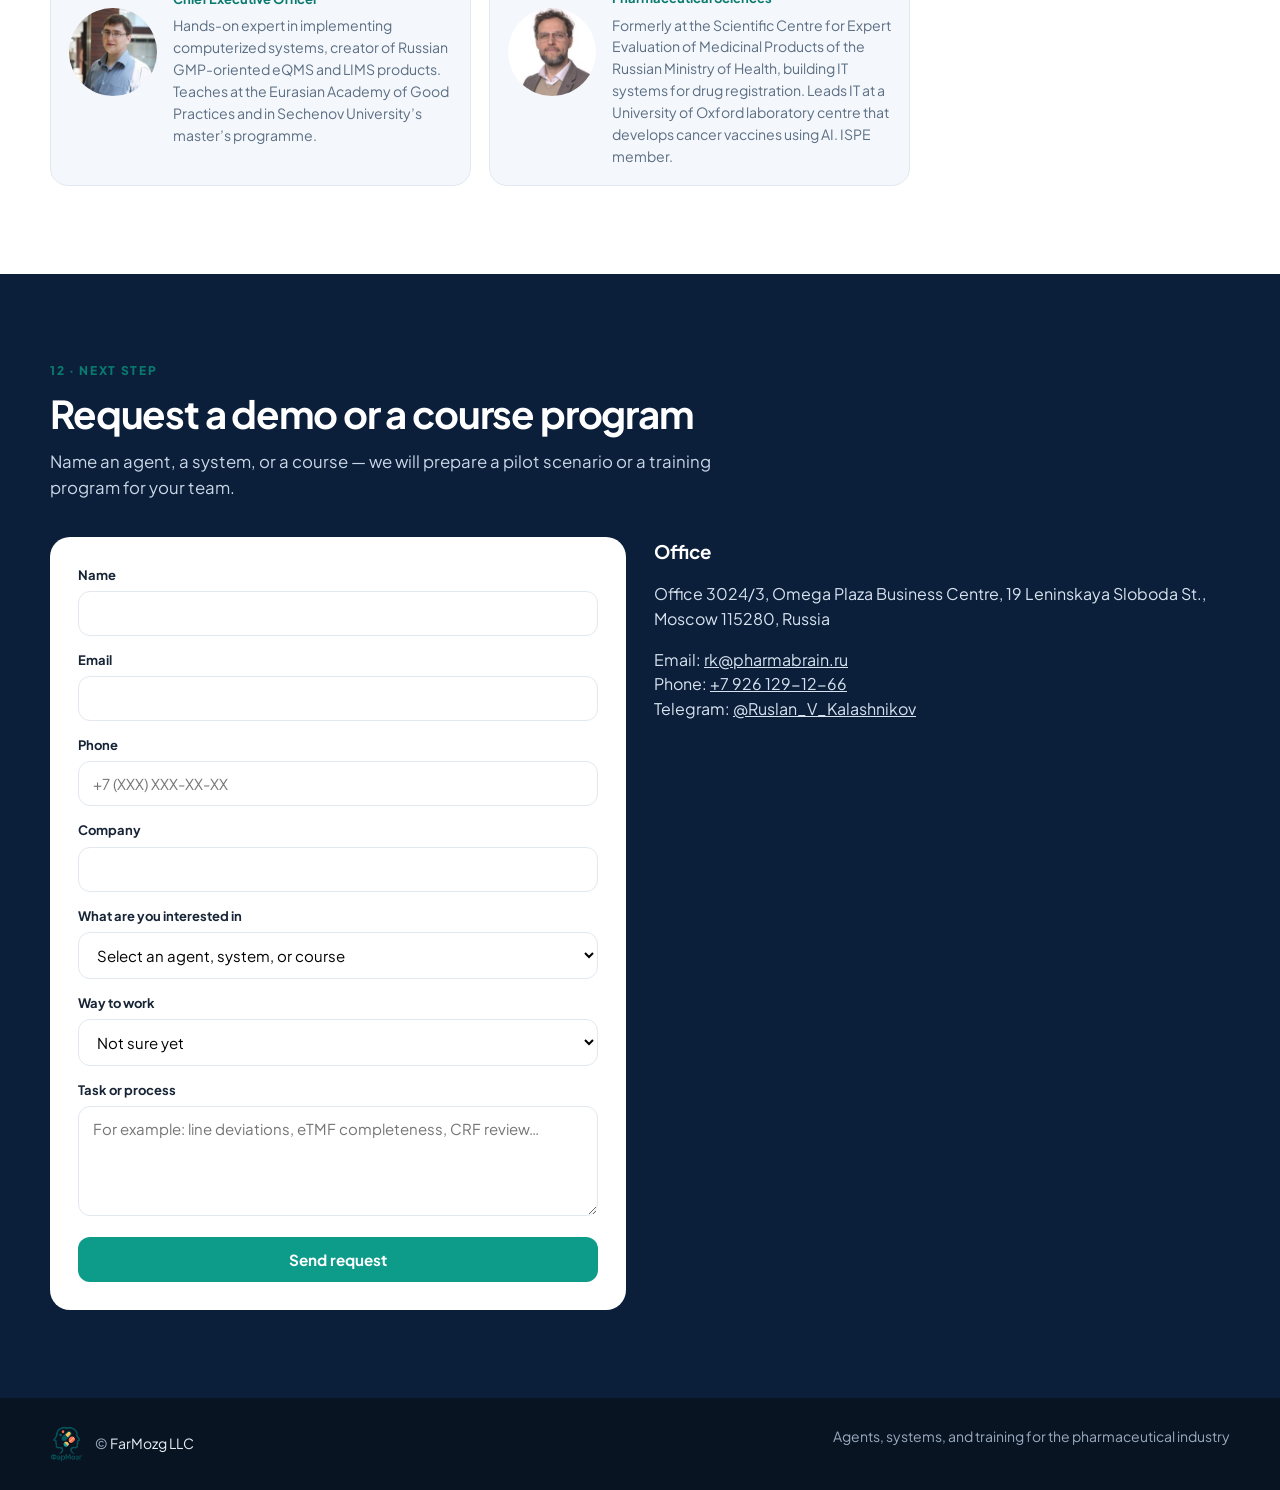
==== commit 8cdc0456: "4systems" ====
--- a/index.html
+++ b/index.html
@@ -408,6 +408,64 @@
         .toast.ok { display: block; background: #d4edda; color: #155724; }
         .toast.err { display: block; background: #f8d7da; color: #721c24; }
 
+        /* New on the platform (hero links) */
+        .hero-new { display: flex; flex-wrap: wrap; align-items: center; gap: 10px 12px; margin: -8px 0 26px; color: #9ee8dc; font-size: 13px; font-weight: 700; }
+        .hero-new-links { display: flex; flex-wrap: wrap; gap: 8px; }
+        .hero-new-links a {
+            color: #fff; text-decoration: none; font-weight: 700; font-size: 13px;
+            border: 1px solid rgba(158,232,220,.45); background: rgba(13,155,138,.18);
+            padding: 6px 12px; border-radius: 999px;
+        }
+        .hero-new-links a:hover { background: rgba(13,155,138,.35); }
+
+        /* Platform systems (window.PLATFORM) */
+        .platform { background: #fff; }
+        .platform-grid { display: grid; grid-template-columns: repeat(4, 1fr); gap: 18px; margin: 36px 0 22px; }
+        .platform-card {
+            display: flex; flex-direction: column; text-decoration: none; color: inherit;
+            background: var(--bg); border: 1px solid var(--line); border-radius: var(--radius); overflow: hidden;
+            transition: transform .2s ease, box-shadow .2s ease;
+        }
+        .platform-card:hover { transform: translateY(-3px); box-shadow: var(--shadow); }
+        .platform-shot { aspect-ratio: 16/10; overflow: hidden; background: #eaf0f6; border-bottom: 1px solid var(--line); }
+        .platform-shot img { width: 100%; height: 100%; object-fit: cover; object-position: top left; }
+        .platform-body { padding: 18px; display: flex; flex-direction: column; gap: 10px; flex: 1; }
+        .platform-body h3 { margin: 0; font-size: 1.3rem; letter-spacing: -0.02em; }
+        .platform-body p { margin: 0; color: var(--muted); font-size: 0.9rem; }
+        .pf-tag { color: var(--teal-2); font-size: 12px; font-weight: 800; letter-spacing: .08em; text-transform: uppercase; }
+        .platform-foot {
+            margin-top: auto; padding-top: 12px; border-top: 1px solid var(--line);
+            display: flex; justify-content: space-between; gap: 10px; flex-wrap: wrap; font-size: 13px; font-weight: 700;
+        }
+        .platform-foot span:first-child { color: var(--navy-2); }
+        .pf-open { color: var(--teal-2); }
+
+        /* Plans: Individual (cloud) and Enterprise (same markup as on the system pages) */
+        .plans { display: grid; grid-template-columns: 1fr 1fr; gap: 18px; margin-top: 36px; }
+        .plan { background: #fff; border: 1px solid var(--line); border-radius: 20px; padding: 28px; display: flex; flex-direction: column; }
+        .plan.main { border: 2px solid var(--teal); box-shadow: var(--shadow); }
+        .plan-tag { align-self: flex-start; font-size: 11px; font-weight: 800; letter-spacing: .06em; text-transform: uppercase; color: var(--teal-2); background: var(--teal-s); padding: 4px 10px; border-radius: 999px; }
+        .plan h3 { margin: 12px 0 0; font-size: 1.5rem; letter-spacing: -0.02em; }
+        .plan .lead { margin: 8px 0 0; color: var(--muted); }
+        .plan .btn { margin-top: auto; align-self: flex-start; }
+        .plans-note { margin: 18px 0 0; color: var(--muted); font-size: 0.95rem; }
+        .check-list { list-style: none; padding: 0; margin: 14px 0 22px; }
+        .check-list li { position: relative; padding: 7px 0 7px 26px; }
+        .check-list li::before { content: "✓"; position: absolute; left: 0; top: 7px; color: var(--teal); font-weight: 800; }
+        [dir="rtl"] .check-list li { padding-left: 0; padding-right: 26px; }
+        [dir="rtl"] .check-list li::before { left: auto; right: 0; }
+
+        @media (max-width: 1080px) {
+            .platform-grid { grid-template-columns: 1fr 1fr; }
+        }
+        @media (max-width: 980px) {
+            .plans { grid-template-columns: 1fr; }
+        }
+        @media (max-width: 640px) {
+            .platform-grid { grid-template-columns: 1fr; }
+            .plan { padding: 22px; }
+        }
+
         @media (max-width: 980px) {
             .hero-grid, .buy-grid, .catalog-grid, .layer-grid, .adv-grid, .contact-grid, .flow-grid, .team-grid, .why-grid, .press-quotes, .appeal-card {
                 grid-template-columns: 1fr;
@@ -444,6 +502,8 @@
         <div class="container nav-inner">
             <a class="logo" href="#top"><img src="images/logo.png" alt="ФарМозг"></a>
             <nav class="nav-links" id="navLinks">
+                <a href="#platform" data-i18n="nav_platform">Платформа</a>
+                <a href="#plans" data-i18n="nav_plans">Тарифы</a>
                 <a href="#why" data-i18n="nav_about">О нас</a>
                 <a href="#appeal" data-i18n="nav_appeal">Поддержать</a>
                 <a href="#press" data-i18n="nav_press">Пресса</a>
@@ -483,6 +543,10 @@
                 <div class="eyebrow" data-i18n="hero_eyebrow">ФарМозг · ИИ-стартап для фармы</div>
                 <h1 data-i18n="hero_h1">ИИ, который разбирает фармдокументы и анализирует процессы</h1>
                 <p class="hero-lead" data-i18n="hero_lead">Сотни файлов, несколько языков, требования разных регуляторов и дедлайн подачи досье. ИИ берёт на себя механическую работу — сортировку, проверку, сравнение, перевод, — а решения остаются за специалистом.</p>
+                <div class="hero-new">
+                    <span data-i18n="hero_new">Новое на платформе:</span>
+                    <div class="hero-new-links" id="heroNew"></div>
+                </div>
                 <div class="hero-actions">
                     <a class="btn btn-primary" href="#why" data-i18n="hero_cta_about">Кто мы и зачем</a>
                     <a class="btn btn-ghost" href="#catalog" data-offer="agents" data-i18n="hero_cta_catalog">Что уже сделали</a>
@@ -499,6 +563,53 @@
                     <img src="images/agents/home.png" data-i18n-alt="hero_shot_alt" alt="Каталог готовых AI-агентов PharmAI">
                 </div>
             </div>
+        </div>
+    </section>
+
+    <section class="platform" id="platform">
+        <div class="container">
+            <p class="kicker" data-i18n="pf_kicker">01 · Платформа PharmAI</p>
+            <h2 data-i18n="pf_h2">Системы, внутри которых работают ИИ-агенты</h2>
+            <p class="sub" data-i18n="pf_sub">QMS, регистрация, поручения и фармаконадзор — рабочие системы с электронной подписью и неизменяемой историей. ИИ-агенты встроены в их этапы: черновик готовит модель, решение подписывает специалист.</p>
+            <div class="platform-grid" id="platformGrid"></div>
+            <p class="prio-note" data-i18n="pf_note">Все четыре системы работают на одной платформе: продукты, документы, поручения и подписи у них общие.</p>
+        </div>
+    </section>
+
+    <section class="plans-section" id="plans">
+        <div class="container">
+            <p class="kicker" data-i18n="plans_kicker">02 · Форматы работы</p>
+            <h2 data-i18n="plans_h2">Облако для старта, Enterprise — для своего контура</h2>
+            <p class="sub" data-i18n="plans_sub">Все системы и ИИ-агенты доступны в обоих форматах. В облаке вы платите только за ИИ-обработку, стоимость Enterprise рассчитываем под ваш проект.</p>
+            <div class="plans">
+                <article class="plan main">
+                    <span class="plan-tag" data-i18n="plan1_tag">Быстрый старт</span>
+                    <h3 data-i18n="plan1_name">Individual</h3>
+                    <p class="lead" data-i18n="plan1_lead">Работа в облаке на общем инстансе ФарМозга. Ничего не нужно устанавливать, оплата по факту.</p>
+                    <ul class="check-list">
+                        <li data-i18n="plan1_l1">Облако, общий инстанс: подключение без установки</li>
+                        <li data-i18n="plan1_l2">Pay-as-you-go: платите только за ИИ-обработку по цене выбранной модели</li>
+                        <li data-i18n="plan1_l3">Баланс пополняется по счёту, расход по каждой задаче виден в личном кабинете</li>
+                        <li data-i18n="plan1_l4">Данные вашей организации изолированы от других организаций</li>
+                        <li data-i18n="plan1_l5">Валидацию общего инстанса провели мы — без доплаты</li>
+                    </ul>
+                    <a class="btn btn-teal" href="#contact" data-plan="individual" data-i18n="plan1_cta">Начать в облаке</a>
+                </article>
+                <article class="plan">
+                    <span class="plan-tag" data-i18n="plan2_tag">Для компании</span>
+                    <h3 data-i18n="plan2_name">Enterprise</h3>
+                    <p class="lead" data-i18n="plan2_lead">Установка на собственных серверах компании, в вашем ИТ-контуре.</p>
+                    <ul class="check-list">
+                        <li data-i18n="plan2_l1">Установка на серверах компании: данные не покидают контур</li>
+                        <li data-i18n="plan2_l2">Пакет валидационной документации для IQ/OQ/PQ на вашей площадке</li>
+                        <li data-i18n="plan2_l3">Обучение пользователей и администраторов</li>
+                        <li data-i18n="plan2_l4">Поддержка по SLA: онлайн или выделенный инженер на площадке</li>
+                        <li data-i18n="plan2_l5">Свои ИИ-модели или подключение внешних — по вашей политике данных</li>
+                    </ul>
+                    <a class="btn btn-navy" href="#contact" data-plan="enterprise" data-i18n="plan2_cta">Обсудить Enterprise</a>
+                </article>
+            </div>
+            <p class="plans-note" data-i18n="plans_note">Обычно начинают с Individual: пробуют системы на своих документах, а затем переносят работу на собственные серверы.</p>
         </div>
     </section>
 
@@ -811,6 +922,14 @@
                         </select>
                     </div>
                     <div class="form-row">
+                        <label for="plan" data-i18n="form_plan">Формат работы</label>
+                        <select id="plan" name="plan">
+                            <option value="" data-i18n="form_plan_none">Пока не знаю</option>
+                            <option value="individual" data-i18n="plan1_name">Individual</option>
+                            <option value="enterprise" data-i18n="plan2_name">Enterprise</option>
+                        </select>
+                    </div>
+                    <div class="form-row">
                         <label for="message" data-i18n="form_message">Задача или процесс</label>
                         <textarea id="message" name="interest" data-i18n-placeholder="form_placeholder" placeholder="Например: отклонения на линии, completeness eTMF, проверка анкет пациентов…" required></textarea>
                     </div>
@@ -863,11 +982,11 @@
         </div>
     </div>
 
-    <script src="i18n.js?v=4"></script>
-    <script src="i18n.zh.js?v=4"></script>
-    <script src="i18n.ar.js?v=4"></script>
-    <script src="i18n.tr.js?v=4"></script>
-    <script src="i18n.hi.js?v=4"></script>
+    <script src="i18n.js?v=5"></script>
+    <script src="i18n.zh.js?v=5"></script>
+    <script src="i18n.ar.js?v=5"></script>
+    <script src="i18n.tr.js?v=5"></script>
+    <script src="i18n.hi.js?v=5"></script>
     <script>
         const CAT_IDS = ["all","discovery","clinical","regulatory","pv","quality","mfg","supply","commercial","layer"];
         const AGENT_CAT_IDS = ["all","knowledge","labeling","ctd","quality","pv"];
@@ -945,6 +1064,31 @@
             productSelect.appendChild(g);
         }
 
+        const pageHref = (page) => page + (lang === "ru" ? "" : "?lang=" + lang);
+
+        // The platform systems (window.PLATFORM): cards in #platform and links in the hero.
+        function renderPlatform() {
+            document.getElementById("platformGrid").innerHTML = PLATFORM.map(p => `
+                <a class="platform-card" href="${pageHref(p.page)}">
+                    <div class="platform-shot"><img src="images/platform/${p.img}" width="1360" height="820" alt="${t("img_ui", { name: t("pf_" + p.id + "_name") })}" loading="lazy"></div>
+                    <div class="platform-body">
+                        <div class="product-top">
+                            <span class="pf-tag">${t("pf_" + p.id + "_tag")}</span>
+                            <span class="badge">${t("pf_new")}</span>
+                        </div>
+                        <h3>${t("pf_" + p.id + "_name")}</h3>
+                        <p>${t("pf_" + p.id + "_p")}</p>
+                        <div class="platform-foot">
+                            <span>${t("pf_agents", { n: p.agents.length })}</span>
+                            <span class="pf-open">${t("pf_open")}</span>
+                        </div>
+                    </div>
+                </a>`).join("");
+            document.getElementById("heroNew").innerHTML = PLATFORM.map(p =>
+                `<a href="${pageHref(p.page)}">${t("pf_" + p.id + "_name")}</a>`
+            ).join("");
+        }
+
         function rebuildProductSelect() {
             const prev = productSelect.value;
             productSelect.innerHTML = "";
@@ -952,6 +1096,14 @@
             placeholder.value = "";
             placeholder.textContent = t("form_product_ph");
             productSelect.appendChild(placeholder);
+            const platformGroup = document.createElement("optgroup");
+            platformGroup.label = t("nav_platform");
+            PLATFORM.forEach(p => {
+                const o = document.createElement("option");
+                o.value = o.textContent = t("pf_" + p.id + "_name");
+                platformGroup.appendChild(o);
+            });
+            productSelect.appendChild(platformGroup);
             AGENT_CAT_IDS.filter(id => id !== "all").forEach(id => {
                 addGroup(t("agent_cat_" + id), AGENTS.filter(p => p.cat === id));
             });
@@ -1156,6 +1308,7 @@
             else url.searchParams.set("lang", lang);
             history.replaceState(null, "", url.pathname + url.search + url.hash);
             applyStatic();
+            renderPlatform();
             rebuildFilters();
             rebuildProductSelect();
             renderCatalog();
@@ -1177,6 +1330,9 @@
             const pick = e.target.closest("[data-pick]");
             if (pick) pickProduct(pick.dataset.pick);
         });
+        document.querySelectorAll("[data-plan]").forEach(a => {
+            a.addEventListener("click", () => { document.getElementById("plan").value = a.dataset.plan; });
+        });
         document.getElementById("modalClose").onclick = closeModal;
         modal.addEventListener("click", e => { if (e.target === modal) closeModal(); });
         document.addEventListener("keydown", e => { if (e.key === "Escape") closeModal(); });
@@ -1192,7 +1348,9 @@
             const form = e.target;
             const toast = document.getElementById("formToast");
             const product = form.product.value;
-            const interest = [product && (t("product_prefix") + product), form.interest.value].filter(Boolean).join("\n");
+            // The plan is named in Russian, as on the product pages, so the team reads it the same way in every language.
+            const plan = form.plan.value === "individual" ? I18N.ru.plan1_name : form.plan.value === "enterprise" ? I18N.ru.plan2_name : "";
+            const interest = [product && (t("product_prefix") + product), plan && (I18N.ru.plan_prefix + plan), form.interest.value].filter(Boolean).join("\n");
             try {
                 const response = await fetch("https://pharmabrain.ru/PharmAI/api/contact", {
                     method: "POST",
